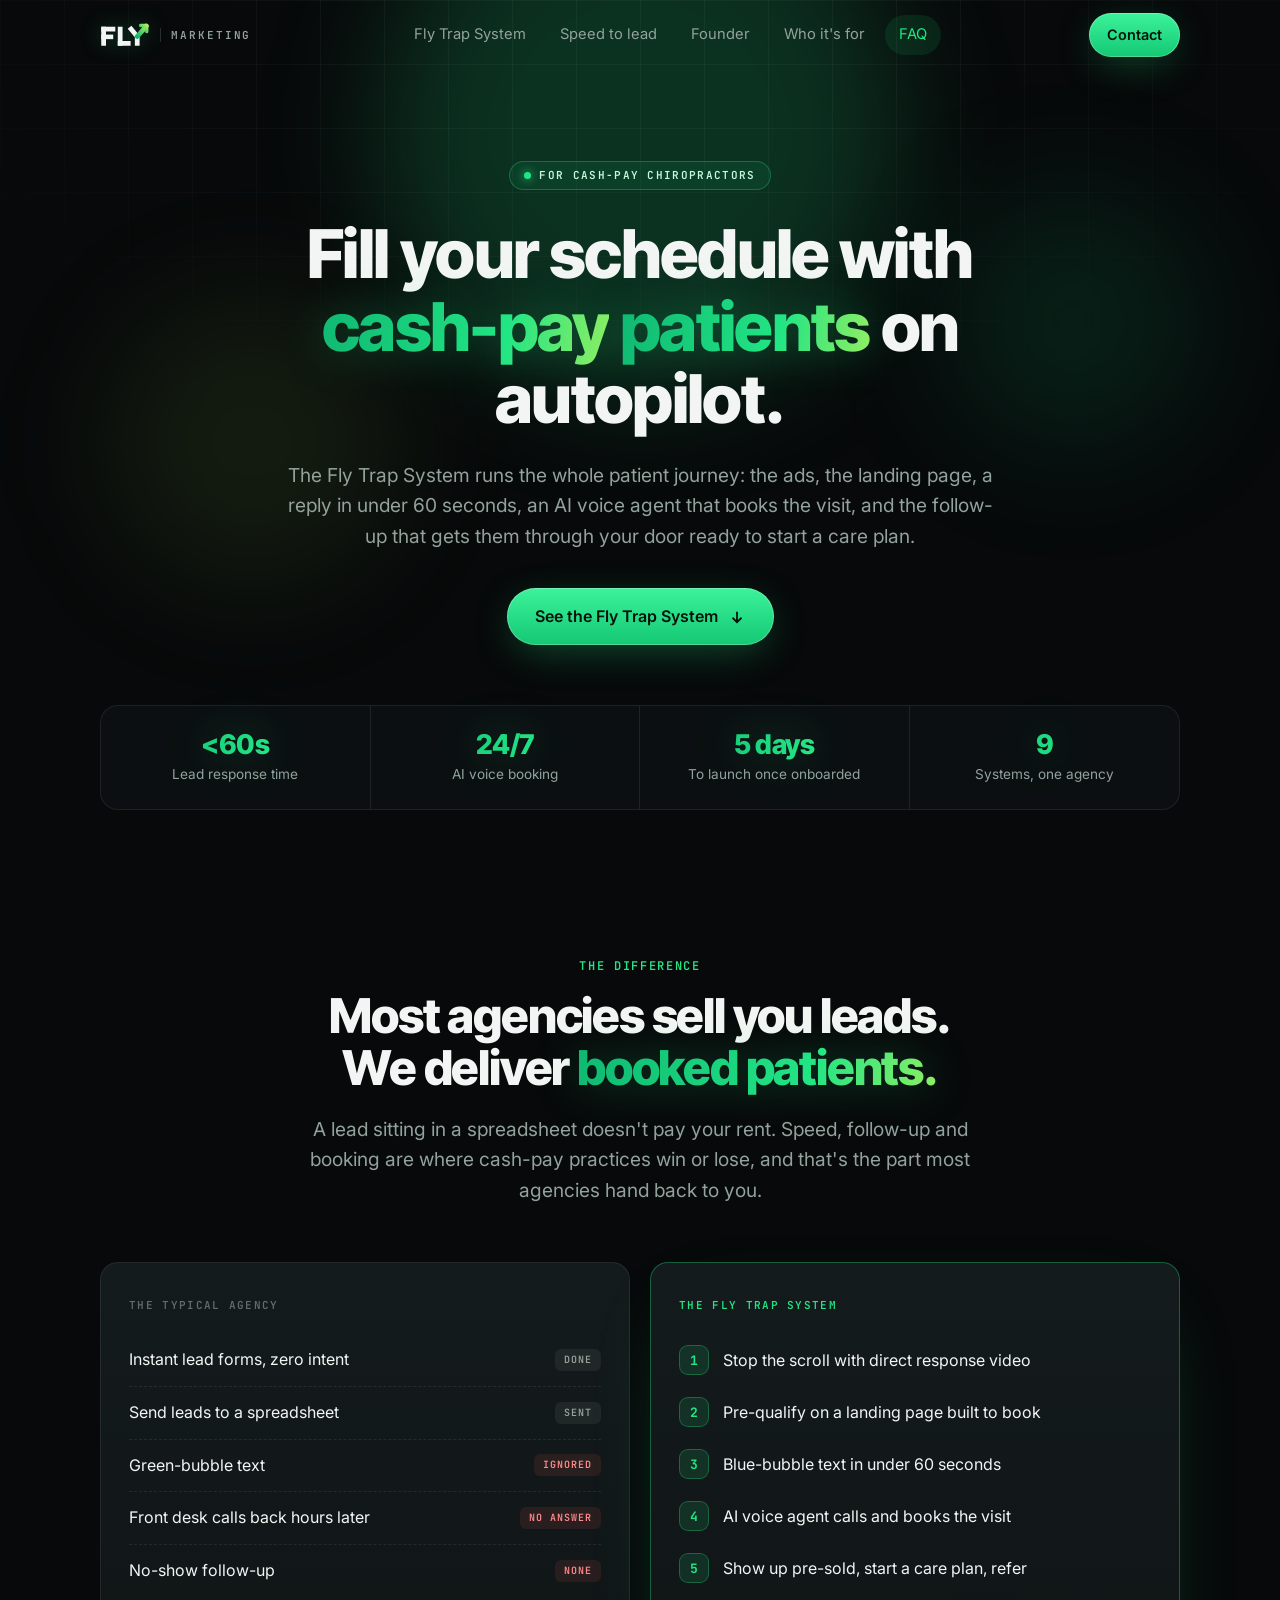
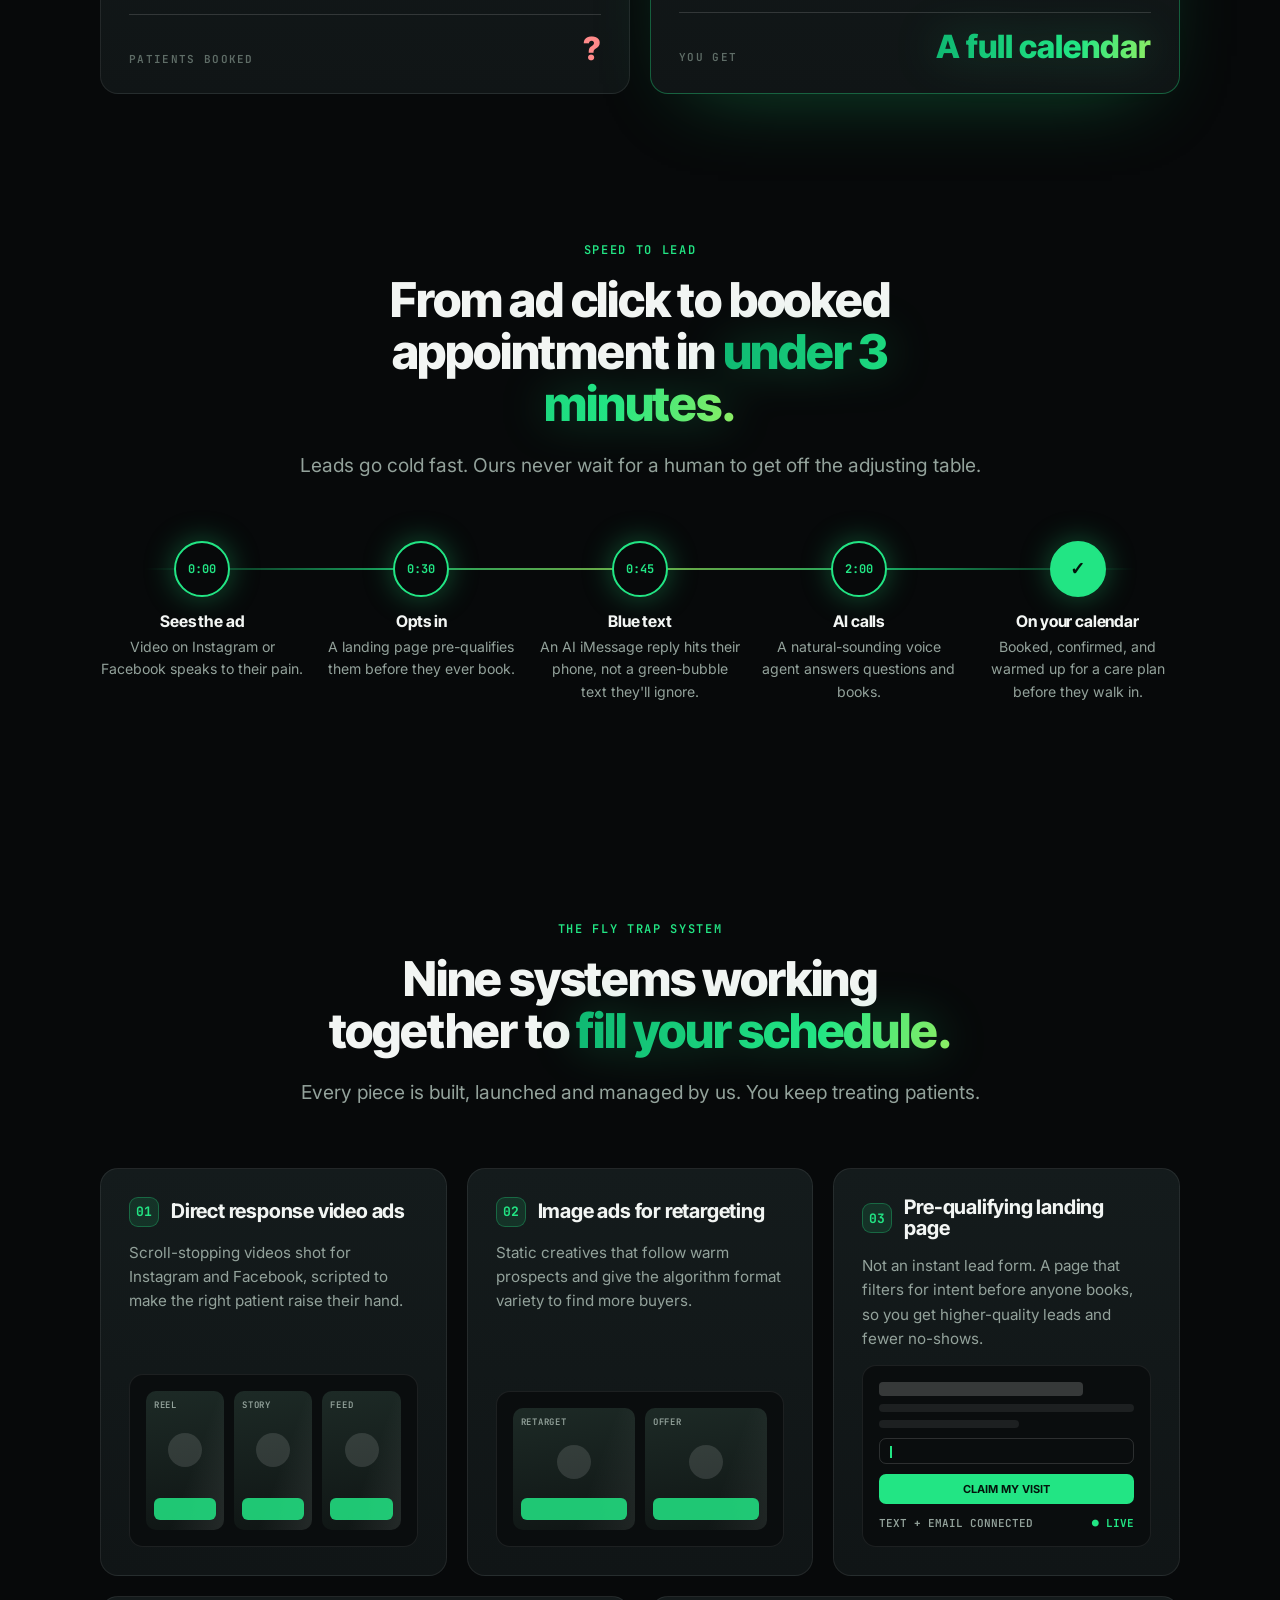
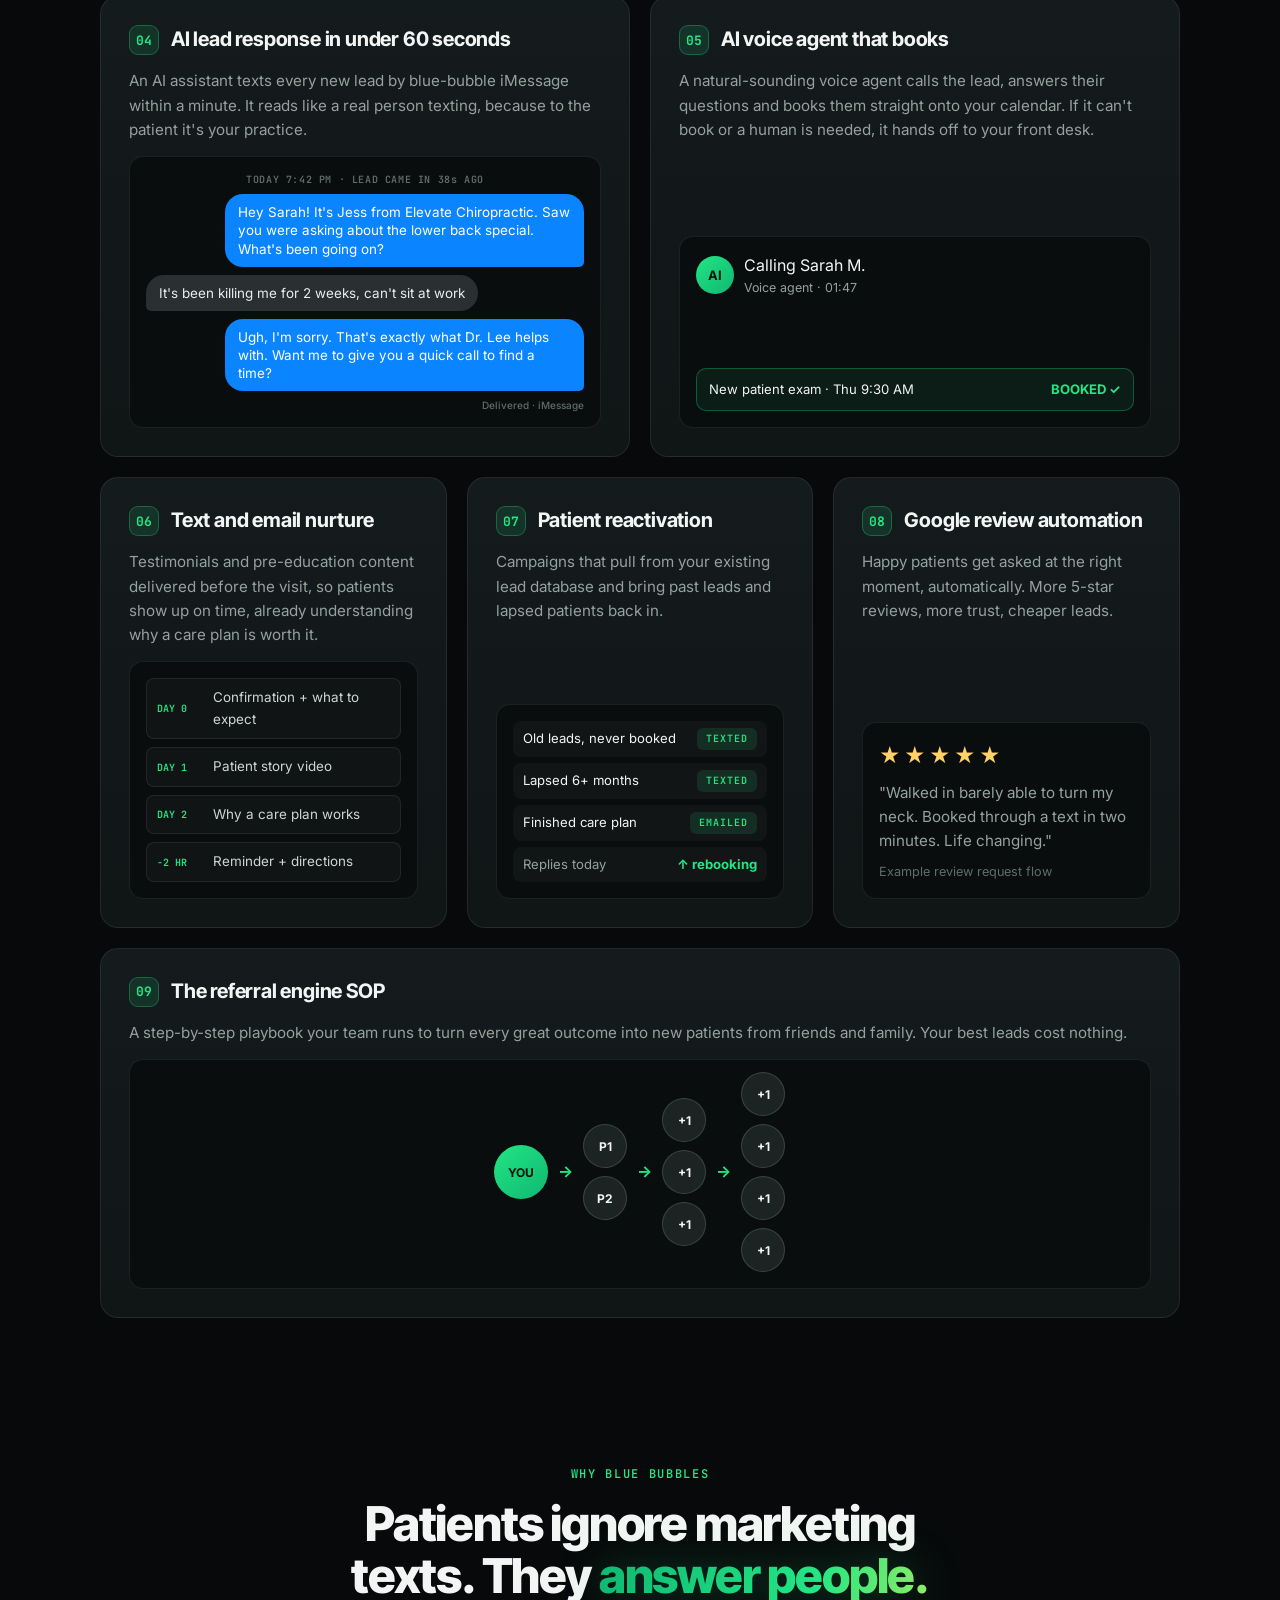
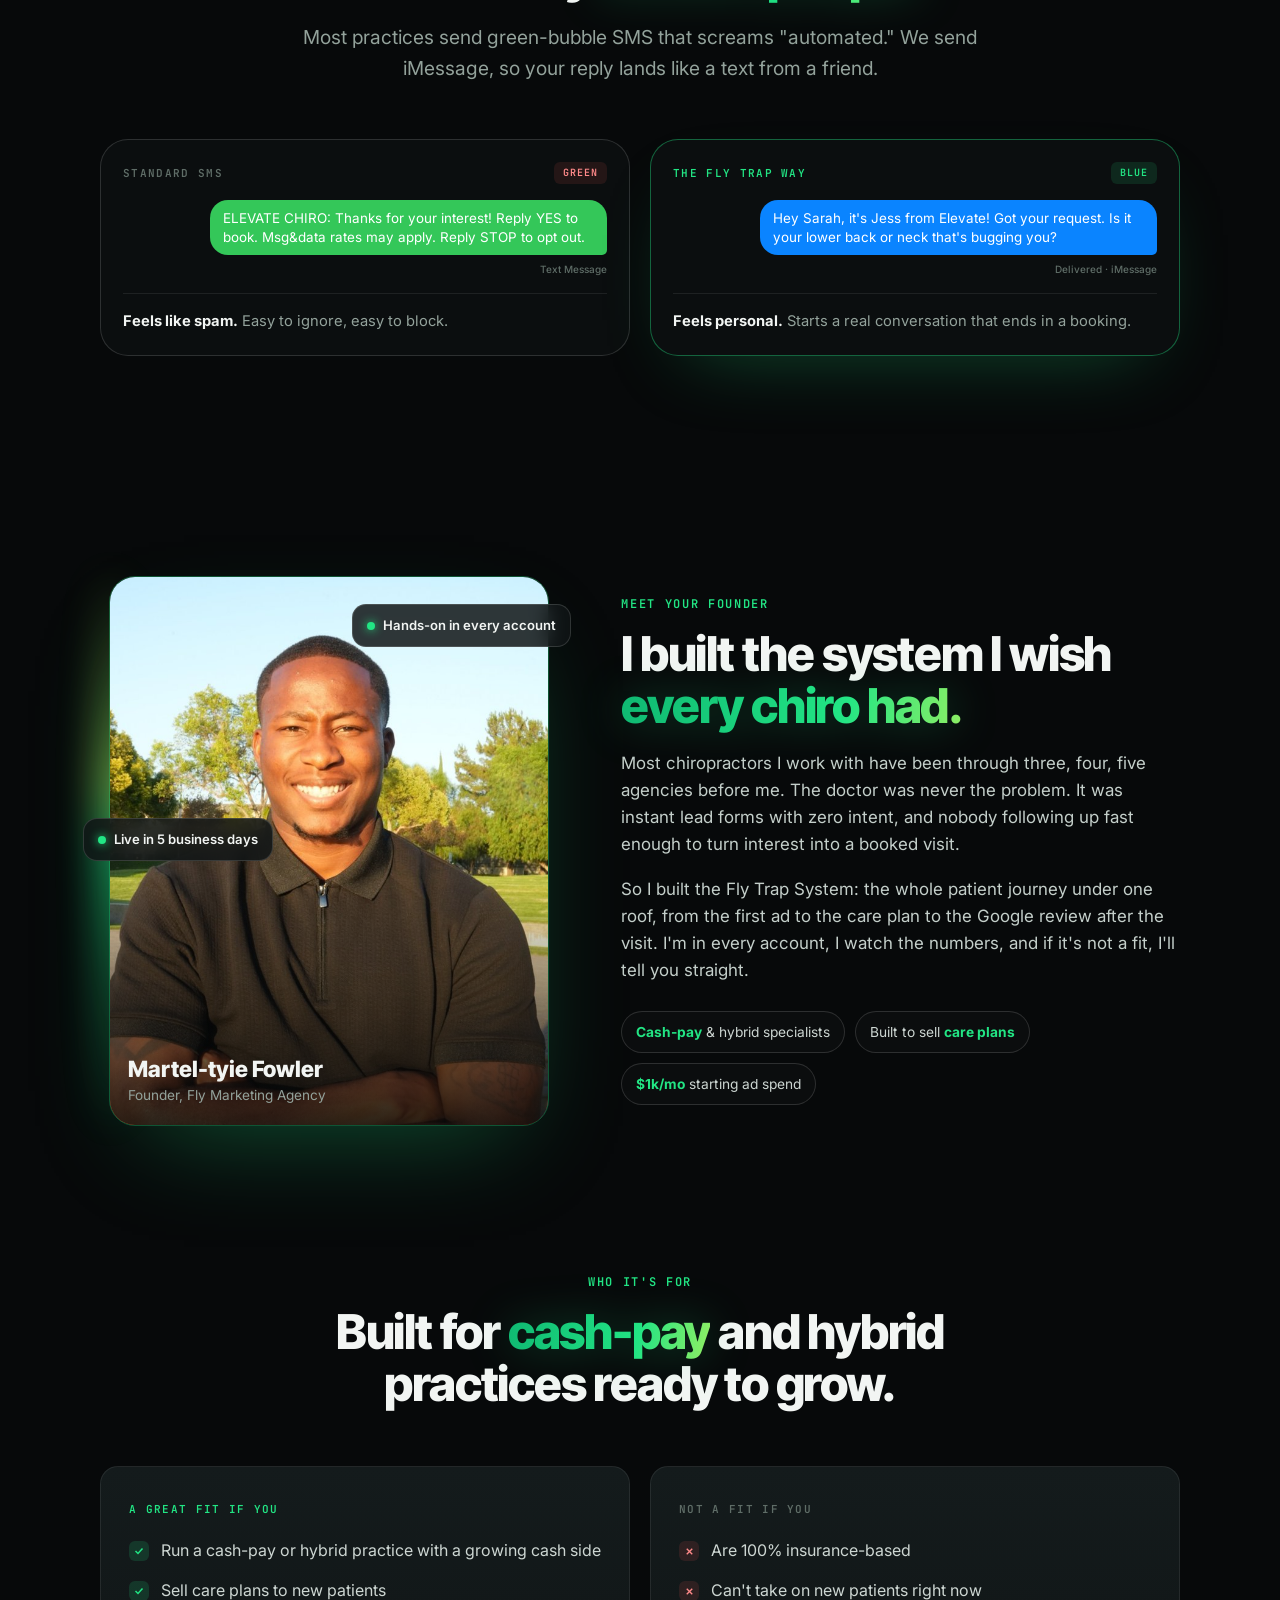
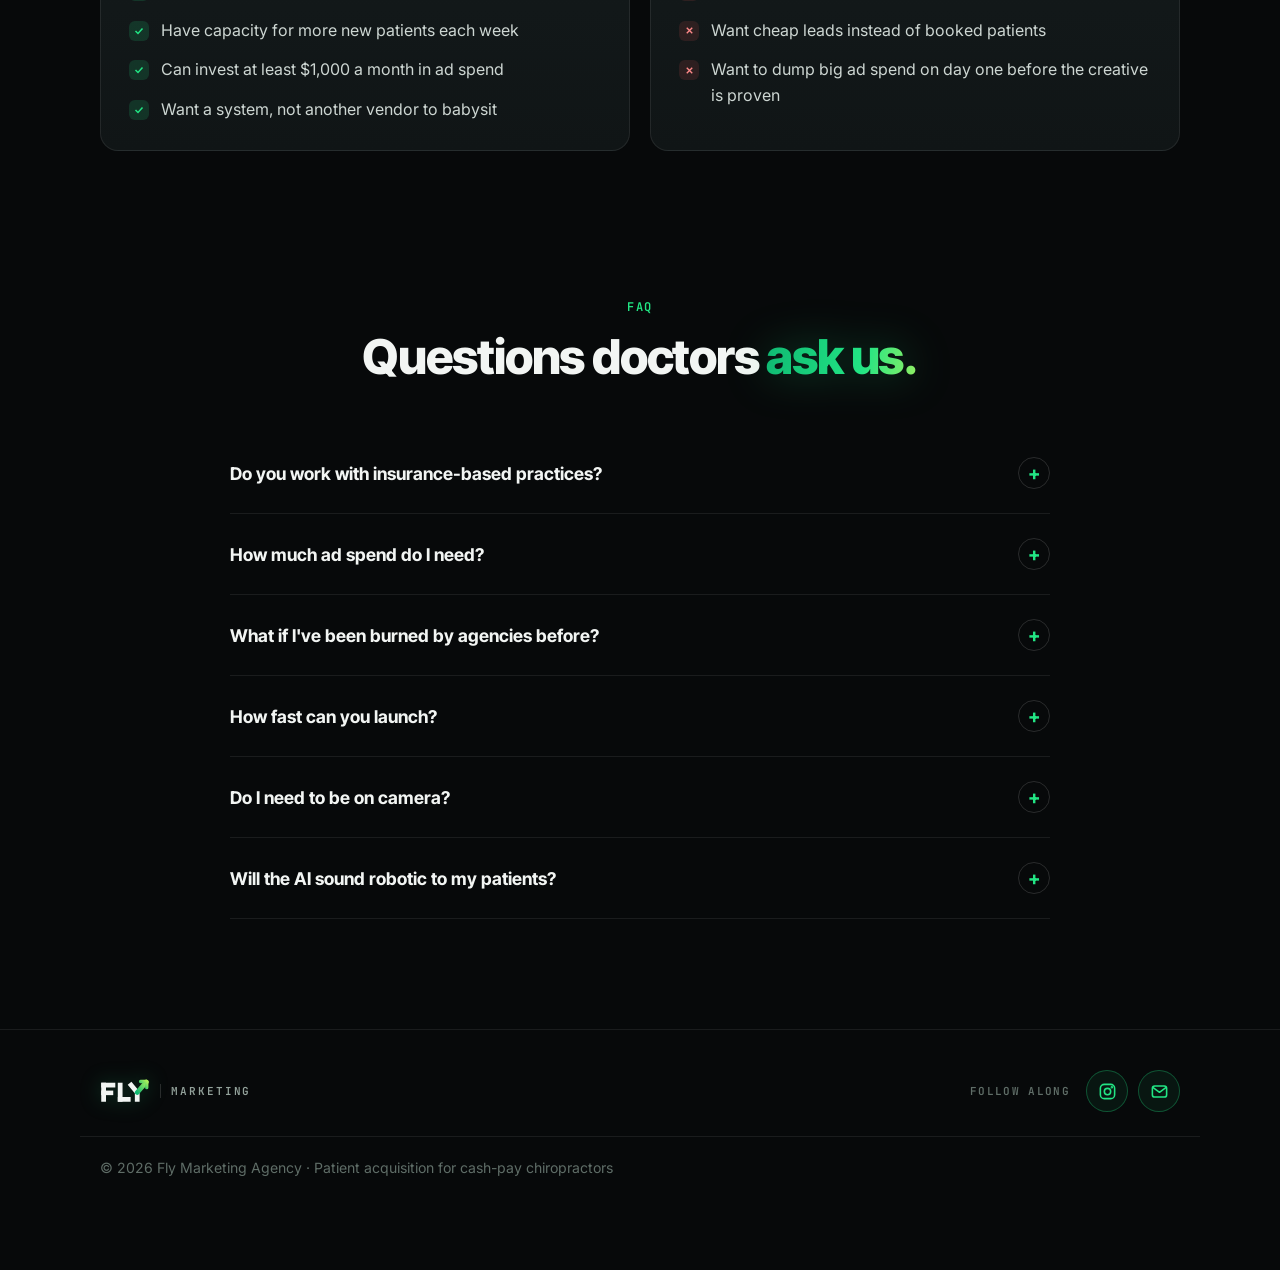
==== index.html @ 21195256 "Final FLY Marketing logo: logo files, Google profile images, nav label Co-Authored-By: Claude Opus 5" ====
<!doctype html>
<html lang="en">
<head>
<script>document.documentElement.classList.add("js")</script>
<meta charset="utf-8">
<meta name="viewport" content="width=device-width, initial-scale=1">
<title>Fly Marketing Agency | Patient Acquisition for Cash-Pay Chiropractors</title>
<meta name="description" content="Fly Marketing Agency fills cash-pay and hybrid chiropractic schedules with the Fly Trap System: direct response video ads, a pre-qualifying landing page, blue-bubble AI texting in under 60 seconds, an AI voice agent that books patients, nurture, reactivation, reviews and referrals.">
<link rel="canonical" href="https://www.flymarketing.agency/">
<meta name="robots" content="index, follow">
<meta name="theme-color" content="#07090a">

<meta property="og:type" content="website">
<meta property="og:site_name" content="Fly Marketing Agency">
<meta property="og:title" content="Fly Marketing Agency | Patient Acquisition for Cash-Pay Chiropractors">
<meta property="og:description" content="The Fly Trap System: ads, AI texting, an AI voice agent that books the appointment, and the follow-up that gets patients through the door.">
<meta property="og:url" content="https://www.flymarketing.agency/">
<meta property="og:image" content="https://www.flymarketing.agency/og-image.png">
<meta name="twitter:card" content="summary_large_image">

<link rel="icon" href="favicon.svg" type="image/svg+xml">
<link rel="preconnect" href="https://fonts.googleapis.com">
<link rel="preconnect" href="https://fonts.gstatic.com" crossorigin>
<link href="https://fonts.googleapis.com/css2?family=Inter:wght@400;500;600&family=Inter+Tight:wght@600;700;800&family=JetBrains+Mono:wght@500;600&display=swap" rel="stylesheet">

<script type="application/ld+json">
{
  "@context": "https://schema.org",
  "@type": "ProfessionalService",
  "name": "Fly Marketing Agency",
  "alternateName": ["Fly Marketing", "FlyMarketing Agency"],
  "url": "https://www.flymarketing.agency/",
  "logo": "https://www.flymarketing.agency/favicon.svg",
  "image": "https://www.flymarketing.agency/founder.jpg",
  "email": "marty@flymarketing.agency",
  "founder": {"@type": "Person", "name": "Martel-tyie Fowler", "jobTitle": "Founder"},
  "sameAs": ["https://www.instagram.com/martyfly__/"],
  "description": "Patient acquisition agency for cash-pay and hybrid chiropractors. The Fly Trap System: direct response video ads, AI lead response, AI voice booking, nurture, reactivation, review and referral systems.",
  "areaServed": "US",
  "knowsAbout": ["Chiropractic marketing", "Facebook ads", "Instagram ads", "AI appointment setting", "Chiropractic care plans", "Cash-pay patient acquisition"]
}
</script>

<style>
:root{
  --bg:#07090a;
  --card:#101516;
  --card-2:#141b1c;
  --line:rgba(255,255,255,.08);
  --line-2:rgba(255,255,255,.14);
  --text:#f2f5f3;
  --muted:#93a29b;
  --dim:#5f6d67;
  --green:#22e584;
  --green-2:#a8f05c;
  --green-3:#0fb872;
  --green-glow:rgba(34,229,132,.35);
  --imsg:#0a84ff;
  --sms:#34c759;
  --radius:18px;
  --max:1120px;
  --ease:cubic-bezier(.2,.7,.2,1);
}
*{box-sizing:border-box;margin:0;padding:0}
html{scroll-behavior:smooth;overflow-x:clip}
body{
  background:var(--bg);
  color:var(--text);
  font:16px/1.6 Inter,system-ui,sans-serif;
  -webkit-font-smoothing:antialiased;
  overflow-x:hidden;
}
body::before{
  content:"";position:fixed;inset:0;z-index:-2;
  background-image:
    linear-gradient(var(--line) 1px,transparent 1px),
    linear-gradient(90deg,var(--line) 1px,transparent 1px);
  background-size:64px 64px;
  mask-image:radial-gradient(ellipse 80% 60% at 50% 0%,#000 30%,transparent 85%);
  opacity:.55;
}
a{color:inherit;text-decoration:none}
img{max-width:100%;display:block}
.wrap{max-width:var(--max);margin:0 auto;padding:0 20px}
section{padding:110px 0;scroll-margin-top:70px}
.center{text-align:center}

/* ---------- type ---------- */
h1,h2,h3{font-family:"Inter Tight",Inter,sans-serif;letter-spacing:-.025em;line-height:1.08}
h1{font-size:clamp(2.3rem,5.6vw,4.2rem);font-weight:800;max-width:15ch;margin:0 auto}
h2{font-size:clamp(1.9rem,4vw,3rem);font-weight:800;max-width:20ch}
.center h2{margin-left:auto;margin-right:auto}
h3{font-size:1.25rem;font-weight:700;letter-spacing:-.01em}
.lead{color:var(--muted);font-size:clamp(1.05rem,1.6vw,1.2rem);max-width:60ch}
.center .lead{margin-left:auto;margin-right:auto}
.eyebrow{
  font:600 12px/1 "JetBrains Mono",monospace;letter-spacing:.14em;text-transform:uppercase;
  color:var(--green);margin-bottom:18px;display:block
}

/* the green word finish */
.g{
  background:linear-gradient(100deg,var(--green-3) 0%,var(--green) 30%,var(--green-2) 50%,var(--green) 70%,var(--green-3) 100%);
  background-size:220% 100%;
  -webkit-background-clip:text;background-clip:text;color:transparent;
  animation:sheen 6s ease-in-out infinite;
  filter:drop-shadow(0 0 22px rgba(34,229,132,.28));
}
@keyframes sheen{0%,100%{background-position:0% 50%}50%{background-position:100% 50%}}

/* ---------- buttons / pills ---------- */
.btn{
  display:inline-flex;align-items:center;gap:10px;
  padding:16px 28px;border-radius:999px;font-weight:600;font-size:1rem;
  background:linear-gradient(180deg,#3cf29a,#14c874);color:#03140b;
  box-shadow:0 0 0 1px rgba(255,255,255,.25) inset,0 10px 40px -8px var(--green-glow);
  transition:transform .25s var(--ease),box-shadow .25s;position:relative;overflow:hidden;
}
.btn::after{
  content:"";position:absolute;top:0;bottom:0;width:40%;left:-60%;
  background:linear-gradient(100deg,transparent,rgba(255,255,255,.55),transparent);
  transform:skewX(-20deg);transition:left .6s var(--ease);
}
.btn:hover::after{left:120%}
.btn:hover{transform:translateY(-2px);box-shadow:0 0 0 1px rgba(255,255,255,.35) inset,0 16px 50px -6px var(--green-glow)}
.btn svg{width:18px;height:18px;transition:transform .25s var(--ease)}
.btn:hover svg{transform:translateX(4px)}
.pill{
  display:inline-flex;align-items:center;gap:8px;padding:8px 14px;border-radius:999px;
  background:rgba(34,229,132,.08);border:1px solid rgba(34,229,132,.3);
  font:600 11px/1 "JetBrains Mono",monospace;letter-spacing:.12em;text-transform:uppercase;color:#c9f8de;
}
.pill i{width:7px;height:7px;border-radius:50%;background:var(--green);box-shadow:0 0 10px var(--green);animation:pulse 2s infinite}
@keyframes pulse{50%{opacity:.35}}
.note{color:var(--dim);font-size:.9rem;margin-top:14px}

/* ---------- progress + nav ---------- */
.progress{
  position:fixed;top:0;left:0;right:0;height:3px;z-index:60;transform-origin:0 50%;transform:scaleX(0);
  background:linear-gradient(90deg,var(--green-3),var(--green),var(--green-2));box-shadow:0 0 12px var(--green-glow);
}
nav{
  position:sticky;top:0;z-index:50;border-bottom:1px solid transparent;
  transition:background .3s,border-color .3s,backdrop-filter .3s;
}
nav.scrolled{background:rgba(7,9,10,.75);backdrop-filter:blur(14px);-webkit-backdrop-filter:blur(14px);border-bottom-color:var(--line)}
nav .wrap{display:flex;align-items:center;justify-content:space-between;height:70px;transition:height .3s}
nav.scrolled .wrap{height:60px}
.logo{display:flex;align-items:center;gap:10px;font:800 1.05rem "Inter Tight",sans-serif;letter-spacing:-.02em}
.logo svg{height:24px;width:auto;overflow:visible;filter:drop-shadow(0 0 10px rgba(34,229,132,.25))}
.logo .arw{transition:transform .35s var(--ease)}
.logo:hover .arw{transform:translate(2px,-2px)}
.logo span{color:var(--muted);font:600 11px "JetBrains Mono",monospace;letter-spacing:.18em;text-transform:uppercase;padding-left:10px;border-left:1px solid var(--line-2)}
@media (max-width:420px){.logo span{display:none}}
nav .links{display:flex;gap:6px;font-size:.92rem;color:var(--muted)}
nav .links a{padding:8px 14px;border-radius:999px;transition:color .2s,background .2s}
nav .links a:hover{color:var(--text)}
nav .links a.active{color:var(--green);background:rgba(34,229,132,.1)}
nav .btn{padding:10px 18px;font-size:.9rem}
.menu-btn{display:none;width:42px;height:42px;border-radius:12px;border:1px solid var(--line-2);background:transparent;cursor:pointer;position:relative}
.menu-btn span{position:absolute;left:11px;right:11px;height:2px;background:var(--text);border-radius:2px;transition:transform .3s var(--ease),opacity .2s}
.menu-btn span:nth-child(1){top:14px}.menu-btn span:nth-child(2){top:20px}.menu-btn span:nth-child(3){top:26px}
nav.open .menu-btn span:nth-child(1){transform:translateY(6px) rotate(45deg)}
nav.open .menu-btn span:nth-child(2){opacity:0}
nav.open .menu-btn span:nth-child(3){transform:translateY(-6px) rotate(-45deg)}
.nav-right{display:flex;gap:10px;align-items:center}
@media (max-width:860px){
  .menu-btn{display:block}
  nav .links{
    position:absolute;top:100%;left:0;right:0;flex-direction:column;gap:0;padding:8px 20px 20px;
    background:rgba(7,9,10,.96);backdrop-filter:blur(14px);border-bottom:1px solid var(--line);
    clip-path:inset(0 0 100% 0);transition:clip-path .4s var(--ease);
  }
  nav.open .links{clip-path:inset(0 0 0 0)}
  nav .links a{padding:14px 4px;border-radius:0;border-bottom:1px solid var(--line);font-size:1.05rem}
  nav .links a.active{background:none}
  nav .nav-right .btn{display:none}
}

/* ---------- hero ---------- */
.hero{padding:90px 0 40px;text-align:center;position:relative}
.orb{position:absolute;border-radius:50%;filter:blur(60px);z-index:-1;pointer-events:none}
.orb.a{width:520px;height:520px;left:50%;top:-200px;margin-left:-260px;background:rgba(34,229,132,.18);animation:drift 14s ease-in-out infinite}
.orb.b{width:300px;height:300px;left:8%;top:220px;background:rgba(168,240,92,.08);animation:drift 18s ease-in-out infinite reverse}
.orb.c{width:260px;height:260px;right:6%;top:120px;background:rgba(15,184,114,.12);animation:drift 16s ease-in-out infinite}
@keyframes drift{0%,100%{transform:translate(0,0)}33%{transform:translate(40px,30px)}66%{transform:translate(-30px,20px)}}
.hero .pill{margin-bottom:28px}
.hero .lead{margin:24px auto 0}
h1 .w{display:inline-block;opacity:0;transform:translateY(.5em) rotate(2deg);filter:blur(6px);
  animation:wordIn .8s var(--ease) forwards;animation-delay:calc(var(--i) * 70ms + 150ms)}
@keyframes wordIn{to{opacity:1;transform:none;filter:blur(0)}}
.fade-up{opacity:0;transform:translateY(16px);animation:fadeUp .8s var(--ease) forwards}
@keyframes fadeUp{to{opacity:1;transform:none}}
.hero-actions{margin-top:36px;display:flex;gap:12px;justify-content:center;flex-wrap:wrap}
.btn-ghost{background:transparent;color:var(--text);box-shadow:0 0 0 1px var(--line-2) inset}
.btn-ghost:hover{box-shadow:0 0 0 1px var(--green) inset}
.btn-ghost::after{display:none}

.strip{
  margin-top:60px;display:grid;grid-template-columns:repeat(4,1fr);
  border:1px solid var(--line);border-radius:var(--radius);background:rgba(16,21,22,.6);
}
.strip div{padding:22px 18px;text-align:center;border-right:1px solid var(--line)}
.strip div:last-child{border-right:0}
.strip b{display:block;font:800 1.7rem "Inter Tight",sans-serif;letter-spacing:-.02em}
.strip div > span{color:var(--muted);font-size:.85rem}
@media (max-width:720px){
  .strip{grid-template-columns:1fr 1fr}
  .strip div:nth-child(2){border-right:0}
  .strip div:nth-child(-n+2){border-bottom:1px solid var(--line)}
}


/* ---------- cards ---------- */
.card{
  background:linear-gradient(180deg,var(--card-2),var(--card));
  border:1px solid var(--line);border-radius:var(--radius);padding:28px;position:relative;
  transition:border-color .3s,transform .4s var(--ease),box-shadow .4s;
}
.card::before{
  content:"";position:absolute;inset:0;border-radius:inherit;pointer-events:none;opacity:0;transition:opacity .3s;
  background:radial-gradient(420px circle at var(--mx,50%) var(--my,50%),rgba(34,229,132,.10),transparent 45%);
}
.card:hover::before{opacity:1}
.card:hover{border-color:rgba(34,229,132,.28)}
.mono{font:600 11px/1 "JetBrains Mono",monospace;letter-spacing:.12em;text-transform:uppercase;color:var(--dim)}

/* difference */
.diff{display:grid;grid-template-columns:1fr 1fr;gap:20px;margin-top:56px}
@media (max-width:820px){.diff{grid-template-columns:1fr}}
.row{display:flex;justify-content:space-between;align-items:center;padding:13px 0;border-bottom:1px dashed var(--line)}
.row:last-of-type{border-bottom:0}
.chip{font:600 10px/1 "JetBrains Mono",monospace;letter-spacing:.1em;padding:6px 9px;border-radius:6px;background:rgba(255,255,255,.06);color:var(--muted);white-space:nowrap}
.chip.ok{background:rgba(34,229,132,.12);color:var(--green)}
.chip.bad{background:rgba(255,92,92,.1);color:#ff8a8a}
.total{margin-top:18px;padding-top:18px;border-top:1px solid var(--line-2);display:flex;justify-content:space-between;align-items:end;gap:12px}
.total b{font:800 2rem "Inter Tight",sans-serif;line-height:1}
.bad-card .total b{color:#ff8a8a}
.good-card{border-color:rgba(34,229,132,.35)!important;box-shadow:0 30px 80px -40px var(--green-glow)}
.step{display:flex;gap:14px;align-items:center;padding:11px 0}
.num{
  flex:none;width:30px;height:30px;border-radius:9px;display:grid;place-items:center;
  font:700 13px "JetBrains Mono",monospace;background:rgba(34,229,132,.12);color:var(--green);border:1px solid rgba(34,229,132,.3)
}

/* speed timeline */
.timeline{margin-top:60px;position:relative;display:grid;grid-template-columns:repeat(5,1fr);gap:14px}
.timeline::before{
  content:"";position:absolute;left:4%;right:4%;top:27px;height:2px;transform-origin:0 50%;transform:scaleX(0);
  transition:transform 1.6s var(--ease) .2s;
  background:linear-gradient(90deg,transparent,var(--green),var(--green-2),var(--green),transparent);opacity:.7
}
.timeline.in::before{transform:scaleX(1)}
.tick{text-align:center;position:relative}
.tick .dot{
  width:56px;height:56px;margin:0 auto 16px;border-radius:50%;display:grid;place-items:center;
  background:var(--bg);border:2px solid var(--green);box-shadow:0 0 30px var(--green-glow);
  font:700 12px "JetBrains Mono",monospace;color:var(--green)
}
.tick:last-child .dot{background:var(--green);color:#03140b;font-size:18px;animation:ring 2.4s infinite}
@keyframes ring{0%{box-shadow:0 0 0 0 rgba(34,229,132,.5)}70%{box-shadow:0 0 0 18px rgba(34,229,132,0)}100%{box-shadow:0 0 0 0 rgba(34,229,132,0)}}
.tick h3{font-size:1rem;margin-bottom:6px}
.tick p{color:var(--muted);font-size:.88rem}
@media (max-width:820px){
  .timeline{grid-template-columns:1fr;gap:0}
  .timeline::before{left:27px;right:auto;top:10px;bottom:10px;width:2px;height:auto;transform-origin:50% 0;transform:scaleY(0);
    background:linear-gradient(180deg,var(--green),var(--green-2),var(--green))}
  .timeline.in::before{transform:scaleY(1)}
  .tick{display:grid;grid-template-columns:56px 1fr;gap:18px;text-align:left;padding-bottom:26px}
  .tick .dot{margin:0}
}

/* stack grid */
.stack{display:grid;grid-template-columns:repeat(6,1fr);gap:20px;margin-top:60px}
.stack .card{grid-column:span 2;display:flex;flex-direction:column;gap:14px;overflow:hidden}
.stack .card.wide{grid-column:span 3}
.stack .card.full{grid-column:1/-1}
.stack .card p{color:var(--muted);font-size:.95rem}
.stack .card .head{display:flex;align-items:center;gap:12px}
.stack .card:hover{transform:translateY(-4px);box-shadow:0 24px 60px -30px var(--green-glow)}
.mock{margin-top:auto;border-radius:14px;background:#0a0d0e;border:1px solid var(--line);padding:16px;min-height:150px;position:relative}
@media (max-width:960px){.stack .card,.stack .card.wide{grid-column:span 3}}
@media (max-width:640px){.stack{grid-template-columns:1fr}.stack .card,.stack .card.wide,.stack .card.full{grid-column:auto}}

/* mock: ad creative */
.ads{display:flex;gap:10px}
.ad{flex:1;aspect-ratio:9/16;max-height:170px;border-radius:10px;position:relative;overflow:hidden;
  background:linear-gradient(170deg,#1d2a26,#0f1514);transition:transform .4s var(--ease)}
.card:hover .ad:nth-child(1){transform:translateY(-6px) rotate(-2deg)}
.card:hover .ad:nth-child(2){transform:translateY(-10px)}
.card:hover .ad:nth-child(3){transform:translateY(-6px) rotate(2deg)}
.ad::after{content:"";position:absolute;inset:auto 8px 10px 8px;height:22px;border-radius:6px;background:rgba(34,229,132,.85)}
.ad::before{content:"";position:absolute;inset:0;background:linear-gradient(110deg,transparent 30%,rgba(255,255,255,.08) 50%,transparent 70%);background-size:250% 100%;animation:shimmer 3s infinite}
@keyframes shimmer{from{background-position:150% 0}to{background-position:-100% 0}}
.ad .ph{position:absolute;top:30%;left:50%;transform:translateX(-50%);width:34px;height:34px;border-radius:50%;background:rgba(255,255,255,.12)}
.ad.sq{aspect-ratio:1}
.ad .lbl{position:absolute;top:8px;left:8px;font:600 9px "JetBrains Mono";letter-spacing:.08em;color:var(--muted)}

/* mock: landing */
.lp .bar{height:8px;border-radius:4px;background:rgba(255,255,255,.08);margin-bottom:8px}
.lp .bar.h{height:14px;width:80%;background:rgba(255,255,255,.18)}
.lp .bar.s{width:55%}
.lp .field{height:26px;border-radius:7px;border:1px solid var(--line-2);margin-top:10px;position:relative;overflow:hidden}
.lp .field::after{content:"";position:absolute;left:10px;top:7px;width:1.5px;height:12px;background:var(--green);animation:blink 1s steps(1) infinite}
@keyframes blink{50%{opacity:0}}
.lp .cta{height:30px;border-radius:7px;background:var(--green);margin-top:10px;display:grid;place-items:center;font:700 11px Inter;color:#03140b}
.lp .metric{display:flex;justify-content:space-between;margin-top:12px;font:600 11px "JetBrains Mono";color:var(--muted)}
.lp .metric b{color:var(--green)}

/* mock: chat */
.chat{display:flex;flex-direction:column;gap:8px;font-size:.84rem;line-height:1.35}
.bub{max-width:82%;padding:9px 13px;border-radius:18px}
.bub.out{align-self:flex-end;background:var(--imsg);color:#fff;border-bottom-right-radius:5px}
.bub.in{align-self:flex-start;background:#2a2f31;color:#e9eceb;border-bottom-left-radius:5px}
.bub.green{align-self:flex-end;background:var(--sms);color:#fff;border-bottom-right-radius:5px}
.chat .meta{align-self:flex-end;font:500 10px Inter;color:var(--dim)}
.chat .stamp{text-align:center;font:600 10px "JetBrains Mono";color:var(--dim);letter-spacing:.06em}
.js .chat > *{opacity:0;transform:translateY(10px) scale(.96);transition:opacity .5s var(--ease),transform .5s var(--ease)}
.in .chat > *, .chat.in > *{opacity:1;transform:none}
.chat > *:nth-child(2){transition-delay:.35s}.chat > *:nth-child(3){transition-delay:1.1s}
.chat > *:nth-child(4){transition-delay:1.8s}.chat > *:nth-child(5){transition-delay:2.2s}

/* mock: voice call */
.call{display:flex;flex-direction:column;align-items:center;gap:12px}
.call .who{display:flex;align-items:center;gap:10px;width:100%}
.avatar{width:38px;height:38px;border-radius:50%;background:linear-gradient(135deg,var(--green),var(--green-3));display:grid;place-items:center;font:700 13px Inter;color:#03140b;animation:ring 2.4s infinite}
.call .who small{display:block;color:var(--muted);font-size:.78rem}
.wave{display:flex;align-items:center;gap:4px;height:46px}
.wave span{width:4px;border-radius:3px;background:var(--green);animation:wave 1.1s ease-in-out infinite}
@keyframes wave{0%,100%{height:8px;opacity:.5}50%{height:42px;opacity:1}}
.booked{width:100%;display:flex;align-items:center;justify-content:space-between;padding:10px 12px;border-radius:10px;
  background:rgba(34,229,132,.08);border:1px solid rgba(34,229,132,.3);font-size:.82rem;gap:10px}
.booked b{color:var(--green);white-space:nowrap}

/* mock: sequence */
.seq{display:flex;flex-direction:column;gap:8px}
.seq div{display:flex;align-items:center;gap:10px;font-size:.84rem;color:#cdd6d2;padding:8px 10px;border-radius:8px;background:rgba(255,255,255,.03);border:1px solid var(--line);transition:opacity .5s var(--ease),transform .5s var(--ease)}
.js .seq div{opacity:0;transform:translateX(-12px)}
.in .seq div{opacity:1;transform:none}
.seq div:nth-child(2){transition-delay:.15s}.seq div:nth-child(3){transition-delay:.3s}.seq div:nth-child(4){transition-delay:.45s}
.seq em{font-style:normal;font:600 10px "JetBrains Mono";color:var(--green);min-width:46px}

/* mock: reactivation */
.db{display:flex;flex-direction:column;gap:6px;font-size:.82rem}
.db div{display:flex;justify-content:space-between;align-items:center;padding:7px 10px;border-radius:8px;background:rgba(255,255,255,.03);gap:8px}
.db span{color:var(--muted)}

/* mock: review */
.stars{display:flex;gap:4px;color:#ffd166;font-size:1.3rem}
.stars i{font-style:normal;transition:opacity .4s,transform .5s cubic-bezier(.3,1.6,.5,1)}
.js .stars i{opacity:0;transform:scale(.3) rotate(-40deg)}
.in .stars i{opacity:1;transform:none}
.stars i:nth-child(2){transition-delay:.12s}.stars i:nth-child(3){transition-delay:.24s}.stars i:nth-child(4){transition-delay:.36s}.stars i:nth-child(5){transition-delay:.48s}
.review{font-size:.86rem;color:#cdd6d2;margin-top:8px}
.review small{display:block;color:var(--dim);margin-top:8px}

/* mock: referral */
.ref{display:flex;align-items:center;justify-content:center;gap:10px;height:100%;padding-top:12px;flex-wrap:wrap}
.ref .node{width:44px;height:44px;border-radius:50%;display:grid;place-items:center;font:700 12px Inter;background:#1c2423;border:1px solid var(--line-2);
  transition:opacity .4s,transform .5s cubic-bezier(.3,1.6,.5,1)}
.js .ref .node{opacity:0;transform:scale(.4)}
.in .ref .node{opacity:1;transform:none}
.ref .node.me{background:linear-gradient(135deg,var(--green),var(--green-3));color:#03140b;border:0;width:54px;height:54px}
.ref .arrow{color:var(--green);font-weight:700}
.ref .col{display:flex;flex-direction:column;gap:8px}
.ref .col:nth-of-type(2) .node{transition-delay:.25s}
.ref .col:nth-of-type(3) .node{transition-delay:.5s}
.ref .col:nth-of-type(4) .node{transition-delay:.75s}

/* blue vs green */
.vs{display:grid;grid-template-columns:1fr 1fr;gap:20px;margin-top:56px}
@media (max-width:760px){.vs{grid-template-columns:1fr}}
.phone{border-radius:28px;padding:22px;background:#0b0e0f;border:1px solid var(--line-2)}
.phone .top{display:flex;justify-content:space-between;align-items:center;margin-bottom:16px}
.phone .verdict{margin-top:18px;padding-top:16px;border-top:1px solid var(--line);font-size:.92rem;color:var(--muted)}
.phone .verdict b{color:var(--text)}
.phone.win{border-color:rgba(34,229,132,.4);box-shadow:0 30px 80px -40px var(--green-glow)}

/* founder */
.founder{display:grid;grid-template-columns:.9fr 1.1fr;gap:64px;align-items:center}
@media (max-width:860px){.founder{grid-template-columns:1fr;gap:40px}}
.photo{position:relative;max-width:440px;width:100%;margin:0 auto;perspective:1000px}
.photo .frame{
  position:relative;border-radius:26px;overflow:hidden;aspect-ratio:4/5;
  border:1px solid rgba(34,229,132,.35);box-shadow:0 40px 100px -40px var(--green-glow);
  transform:rotateX(var(--rx,0deg)) rotateY(var(--ry,0deg));transition:transform .3s var(--ease);
}
.photo .frame img{width:100%;height:100%;object-fit:cover}
.photo .frame::after{content:"";position:absolute;inset:0;background:linear-gradient(180deg,transparent 55%,rgba(7,9,10,.85))}
.photo::before{
  content:"";position:absolute;inset:-14px;border-radius:34px;z-index:-1;
  background:conic-gradient(from var(--ang,0deg),transparent 0 60%,var(--green) 75%,var(--green-2) 80%,transparent 90%);
  filter:blur(18px);opacity:.55;animation:spin 8s linear infinite;
}
@property --ang{syntax:"<angle>";inherits:false;initial-value:0deg}
@keyframes spin{to{--ang:360deg}}
.photo .badge{position:absolute;left:18px;bottom:18px;right:18px;z-index:2;display:flex;justify-content:space-between;align-items:end}
.photo .badge b{font:800 1.4rem "Inter Tight",sans-serif;display:block}
.photo .badge small{color:var(--muted);font-size:.85rem}
.floating{position:absolute;z-index:3;padding:10px 14px;border-radius:14px;font-size:.82rem;font-weight:600;
  background:rgba(16,21,22,.85);backdrop-filter:blur(10px);border:1px solid var(--line-2);display:flex;align-items:center;gap:8px;
  animation:float 5s ease-in-out infinite}
.floating .dotg{width:8px;height:8px;border-radius:50%;background:var(--green);box-shadow:0 0 10px var(--green)}
.floating.f1{top:28px;right:-22px}
.floating.f2{top:44%;left:-26px;animation-delay:-2.5s}
@media (max-width:520px){.floating.f1{right:-6px}.floating.f2{left:-6px}}
@keyframes float{0%,100%{transform:translateY(0)}50%{transform:translateY(-10px)}}
.founder-copy p{color:#c4cfca;font-size:1.06rem;margin-top:18px}
.founder-copy .sig{margin-top:26px;font:700 1.5rem "Inter Tight",sans-serif}
.founder-copy .sig small{display:block;font:500 .9rem Inter;color:var(--muted);margin-top:2px}
.facts{display:flex;flex-wrap:wrap;gap:10px;margin-top:26px}
.facts span{padding:9px 14px;border-radius:999px;border:1px solid var(--line-2);font-size:.86rem;color:#cdd6d2;background:rgba(255,255,255,.02)}
.facts span b{color:var(--green)}

/* fit */
.fit{display:grid;grid-template-columns:1fr 1fr;gap:20px;margin-top:56px}
@media (max-width:760px){.fit{grid-template-columns:1fr}}
.fit ul{list-style:none;display:flex;flex-direction:column;gap:14px;margin-top:18px}
.fit li{display:flex;gap:12px;color:#cdd6d2}
.fit li::before{content:"";flex:none;width:20px;height:20px;margin-top:3px;border-radius:6px;
  background:rgba(34,229,132,.15) url("data:image/svg+xml,%3Csvg xmlns='http://www.w3.org/2000/svg' viewBox='0 0 24 24' fill='none' stroke='%2322e584' stroke-width='3'%3E%3Cpath d='M5 12l5 5 9-10'/%3E%3C/svg%3E") center/12px no-repeat}
.fit .no li::before{background:rgba(255,92,92,.12) url("data:image/svg+xml,%3Csvg xmlns='http://www.w3.org/2000/svg' viewBox='0 0 24 24' fill='none' stroke='%23ff8a8a' stroke-width='3'%3E%3Cpath d='M6 6l12 12M18 6L6 18'/%3E%3C/svg%3E") center/11px no-repeat}

/* faq */
.faq{max-width:820px;margin:50px auto 0}
details{border-bottom:1px solid var(--line);padding:4px 0}
summary{cursor:pointer;list-style:none;display:flex;justify-content:space-between;align-items:center;gap:20px;padding:20px 0;
  font:700 1.1rem "Inter Tight",sans-serif;transition:color .2s}
summary:hover{color:var(--green)}
summary::-webkit-details-marker{display:none}
summary::after{content:"+";flex:none;width:30px;height:30px;border-radius:50%;display:grid;place-items:center;
  border:1px solid var(--line-2);color:var(--green);font-size:1.2rem;line-height:1;transition:transform .3s var(--ease),background .3s}
details[open] summary::after{transform:rotate(45deg);background:rgba(34,229,132,.12)}
.faq .ans{display:grid;grid-template-rows:0fr;transition:grid-template-rows .45s var(--ease)}
.faq .ans > div{overflow:hidden}
.faq details.on .ans,html:not(.js) .faq details[open] .ans{grid-template-rows:1fr}
.faq .ans p{color:var(--muted);padding-bottom:20px}
.faq .ans p + p{margin-top:-8px}

/* final cta */
.final{
  text-align:center;border-radius:28px;padding:80px 24px;position:relative;overflow:hidden;
  background:radial-gradient(ellipse at 50% 0%,rgba(34,229,132,.2),transparent 65%),linear-gradient(180deg,#0f1617,#0a0e0f);
  border:1px solid rgba(34,229,132,.25);
}
.final .lead{margin:20px auto 34px}

footer{border-top:1px solid var(--line);padding:40px 0 90px;color:var(--dim);font-size:.88rem}
footer .wrap{display:flex;justify-content:space-between;gap:20px;flex-wrap:wrap;align-items:center}
footer .legal{margin-top:24px;padding-top:20px;border-top:1px solid var(--line);display:block}
.socials{display:flex;align-items:center;gap:10px}
.socials .mono{margin-right:6px}
.socials a{width:42px;height:42px;border-radius:50%;display:grid;place-items:center;color:var(--green);
  border:1px solid rgba(34,229,132,.3);background:rgba(34,229,132,.06);transition:transform .25s var(--ease),background .25s,box-shadow .25s}
.socials a:hover{transform:translateY(-3px);background:rgba(34,229,132,.15);box-shadow:0 8px 24px -8px var(--green-glow)}
.socials svg{width:19px;height:19px}
.contact-list{margin-top:0;display:flex;gap:12px 36px;justify-content:center;flex-wrap:wrap}
.contact-list a{color:var(--text);font-weight:500;transition:color .2s}
.contact-list a:hover{color:var(--green)}
.contact-list span{display:block;font:600 10px "JetBrains Mono",monospace;letter-spacing:.14em;text-transform:uppercase;color:var(--dim);margin-bottom:4px}

.to-top{position:fixed;right:20px;bottom:20px;z-index:40;width:46px;height:46px;border-radius:50%;border:1px solid rgba(34,229,132,.4);
  background:rgba(16,21,22,.85);backdrop-filter:blur(10px);color:var(--green);display:grid;place-items:center;cursor:pointer;
  opacity:0;transform:translateY(16px);pointer-events:none;transition:opacity .3s,transform .3s var(--ease)}
.to-top.show{opacity:1;transform:none;pointer-events:auto}
.to-top svg{width:18px;height:18px}

/* reveal */
.js .reveal{opacity:0;transform:translateY(34px);transition:opacity .9s var(--ease),transform .9s var(--ease);transition-delay:var(--d,0s)}
.js .reveal.in{opacity:1;transform:none}
.reveal.in.card:hover{transform:translateY(-4px)}

@media (prefers-reduced-motion:reduce){
  *,*::before,*::after{animation:none!important;transition:none!important}
  html{scroll-behavior:auto}
  .reveal,h1 .w,.fade-up,.chat > *,.seq div,.stars i,.ref .node{opacity:1!important;transform:none!important;filter:none!important}
  .timeline::before{transform:none!important}
}
</style>
</head>
<body>

<div class="progress" aria-hidden="true"></div>

<nav id="nav">
  <div class="wrap">
    <a href="#top" class="logo" aria-label="Fly Marketing Agency home">
      <svg viewBox="-3 -1 120 58" aria-hidden="true"><defs><linearGradient id="arrowg" x1="0" y1="1" x2="1" y2="0"><stop offset="0" stop-color="#0fb872"/><stop offset="1" stop-color="#a8f05c"/></linearGradient></defs><g fill="#f2f5f3"><rect x="0" y="8" width="11.5" height="46"/><rect x="0" y="8" width="34" height="11.5"/><rect x="0" y="27" width="29" height="11"/><rect x="40" y="8" width="11.5" height="46"/><rect x="40" y="42.5" width="31" height="11.5"/></g><path d="M68.5 9 L87 31.5 V54" fill="none" stroke="#f2f5f3" stroke-width="11.5" stroke-linejoin="round"/><g class="arw"><path d="M87 31.5 L109 6.5" fill="none" stroke="url(#arrowg)" stroke-width="11.5" stroke-linecap="round"/><path d="M95 5 H110 V20" fill="none" stroke="url(#arrowg)" stroke-width="8" stroke-linecap="round" stroke-linejoin="round"/></g></svg>
      <span>Marketing</span>
    </a>
    <div class="links">
      <a href="#system">Fly Trap System</a>
      <a href="#speed">Speed to lead</a>
      <a href="#founder">Founder</a>
      <a href="#fit">Who it's for</a>
      <a href="#faq">FAQ</a>
    </div>
    <div class="nav-right">
      <a class="btn" href="#contact">Contact</a>
      <button class="menu-btn" aria-label="Open menu" aria-expanded="false"><span></span><span></span><span></span></button>
    </div>
  </div>
</nav>

<header class="hero" id="top">
  <div class="orb a"></div><div class="orb b"></div><div class="orb c"></div>
  <div class="wrap">
    <span class="pill fade-up"><i></i>For cash-pay chiropractors</span>
    <h1 aria-label="Fill your schedule with cash-pay patients on autopilot.">
      <span class="w" style="--i:0">Fill</span> <span class="w" style="--i:1">your</span> <span class="w" style="--i:2">schedule</span> <span class="w" style="--i:3">with</span>
      <span class="w" style="--i:4"><span class="g">cash-pay</span></span> <span class="w" style="--i:5"><span class="g">patients</span></span> <span class="w" style="--i:6">on</span> <span class="w" style="--i:7">autopilot.</span>
    </h1>
    <p class="lead fade-up" style="animation-delay:.8s">The Fly Trap System runs the whole patient journey: the ads, the landing page, a reply in under 60 seconds, an AI voice agent that books the visit, and the follow-up that gets them through your door ready to start a care plan.</p>
    <div class="hero-actions fade-up" style="animation-delay:1s">
      <a class="btn" href="#system">See the Fly Trap System
        <svg viewBox="0 0 24 24" fill="none" stroke="currentColor" stroke-width="2.4"><path d="M12 5v14M6 13l6 6 6-6"/></svg></a>
    </div>

    <div class="strip reveal">
      <div><b class="g">&lt;<span data-count="60">60</span>s</b><span>Lead response time</span></div>
      <div><b class="g">24/7</b><span>AI voice booking</span></div>
      <div><b class="g"><span data-count="5">5</span> days</b><span>To launch once onboarded</span></div>
      <div><b class="g"><span data-count="9">9</span></b><span>Systems, one agency</span></div>
    </div>
  </div>

</header>

<!-- THE DIFFERENCE -->
<section id="difference">
  <div class="wrap center">
    <span class="eyebrow reveal">The difference</span>
    <h2 class="reveal">Most agencies sell you leads. We deliver <span class="g">booked patients.</span></h2>
    <p class="lead reveal" style="margin-top:20px">A lead sitting in a spreadsheet doesn't pay your rent. Speed, follow-up and booking are where cash-pay practices win or lose, and that's the part most agencies hand back to you.</p>

    <div class="diff" style="text-align:left">
      <div class="card bad-card reveal">
        <span class="mono">The typical agency</span>
        <div style="margin-top:18px">
          <div class="row">Instant lead forms, zero intent<span class="chip">DONE</span></div>
          <div class="row">Send leads to a spreadsheet<span class="chip">SENT</span></div>
          <div class="row">Green-bubble text<span class="chip bad">IGNORED</span></div>
          <div class="row">Front desk calls back hours later<span class="chip bad">NO ANSWER</span></div>
          <div class="row">No-show follow-up<span class="chip bad">NONE</span></div>
        </div>
        <div class="total"><span class="mono">Patients booked</span><b>?</b></div>
      </div>
      <div class="card good-card reveal">
        <span class="mono" style="color:var(--green)">The Fly Trap System</span>
        <div style="margin-top:18px">
          <div class="step"><span class="num">1</span>Stop the scroll with direct response video</div>
          <div class="step"><span class="num">2</span>Pre-qualify on a landing page built to book</div>
          <div class="step"><span class="num">3</span>Blue-bubble text in under 60 seconds</div>
          <div class="step"><span class="num">4</span>AI voice agent calls and books the visit</div>
          <div class="step"><span class="num">5</span>Show up pre-sold, start a care plan, refer</div>
        </div>
        <div class="total"><span class="mono">You get</span><b class="g">A full calendar</b></div>
      </div>
    </div>
  </div>
</section>

<!-- SPEED TO LEAD -->
<section id="speed" style="padding-top:40px">
  <div class="wrap center">
    <span class="eyebrow reveal">Speed to lead</span>
    <h2 class="reveal">From ad click to booked appointment in <span class="g">under 3 minutes.</span></h2>
    <p class="lead reveal" style="margin-top:20px">Leads go cold fast. Ours never wait for a human to get off the adjusting table.</p>

    <div class="timeline reveal">
      <div class="tick"><div class="dot">0:00</div><div><h3>Sees the ad</h3><p>Video on Instagram or Facebook speaks to their pain.</p></div></div>
      <div class="tick"><div class="dot">0:30</div><div><h3>Opts in</h3><p>A landing page pre-qualifies them before they ever book.</p></div></div>
      <div class="tick"><div class="dot">0:45</div><div><h3>Blue text</h3><p>An AI iMessage reply hits their phone, not a green-bubble text they'll ignore.</p></div></div>
      <div class="tick"><div class="dot">2:00</div><div><h3>AI calls</h3><p>A natural-sounding voice agent answers questions and books.</p></div></div>
      <div class="tick"><div class="dot">✓</div><div><h3>On your calendar</h3><p>Booked, confirmed, and warmed up for a care plan before they walk in.</p></div></div>
    </div>
  </div>
</section>

<!-- THE FLY TRAP SYSTEM -->
<section id="system">
  <div class="wrap">
    <div class="center">
      <span class="eyebrow reveal">The Fly Trap System</span>
      <h2 class="reveal">Nine systems working together to <span class="g">fill your schedule.</span></h2>
      <p class="lead reveal" style="margin-top:20px">Every piece is built, launched and managed by us. You keep treating patients.</p>
    </div>

    <div class="stack">
      <article class="card reveal">
        <div class="head"><span class="num">01</span><h3>Direct response video ads</h3></div>
        <p>Scroll-stopping videos shot for Instagram and Facebook, scripted to make the right patient raise their hand.</p>
        <div class="mock"><div class="ads">
          <div class="ad"><span class="lbl">REEL</span><span class="ph"></span></div>
          <div class="ad"><span class="lbl">STORY</span><span class="ph"></span></div>
          <div class="ad"><span class="lbl">FEED</span><span class="ph"></span></div>
        </div></div>
      </article>

      <article class="card reveal">
        <div class="head"><span class="num">02</span><h3>Image ads for retargeting</h3></div>
        <p>Static creatives that follow warm prospects and give the algorithm format variety to find more buyers.</p>
        <div class="mock"><div class="ads">
          <div class="ad sq"><span class="lbl">RETARGET</span><span class="ph"></span></div>
          <div class="ad sq"><span class="lbl">OFFER</span><span class="ph"></span></div>
        </div></div>
      </article>

      <article class="card reveal">
        <div class="head"><span class="num">03</span><h3>Pre-qualifying landing page</h3></div>
        <p>Not an instant lead form. A page that filters for intent before anyone books, so you get higher-quality leads and fewer no-shows.</p>
        <div class="mock lp">
          <div class="bar h"></div><div class="bar"></div><div class="bar s"></div>
          <div class="field"></div><div class="cta">CLAIM MY VISIT</div>
          <div class="metric"><span>TEXT + EMAIL CONNECTED</span><b>● LIVE</b></div>
        </div>
      </article>

      <article class="card wide reveal">
        <div class="head"><span class="num">04</span><h3>AI lead response in under 60 seconds</h3></div>
        <p>An AI assistant texts every new lead by blue-bubble iMessage within a minute. It reads like a real person texting, because to the patient it's your practice.</p>
        <div class="mock chat">
          <div class="stamp">TODAY 7:42 PM · LEAD CAME IN 38s AGO</div>
          <div class="bub out">Hey Sarah! It's Jess from Elevate Chiropractic. Saw you were asking about the lower back special. What's been going on?</div>
          <div class="bub in">It's been killing me for 2 weeks, can't sit at work</div>
          <div class="bub out">Ugh, I'm sorry. That's exactly what Dr. Lee helps with. Want me to give you a quick call to find a time?</div>
          <div class="meta">Delivered · iMessage</div>
        </div>
      </article>

      <article class="card wide reveal">
        <div class="head"><span class="num">05</span><h3>AI voice agent that books</h3></div>
        <p>A natural-sounding voice agent calls the lead, answers their questions and books them straight onto your calendar. If it can't book or a human is needed, it hands off to your front desk.</p>
        <div class="mock call">
          <div class="who"><div class="avatar">AI</div><div>Calling Sarah M.<small>Voice agent · 01:47</small></div></div>
          <div class="wave" aria-hidden="true">
            <span style="animation-delay:0s"></span><span style="animation-delay:.1s"></span><span style="animation-delay:.2s"></span><span style="animation-delay:.3s"></span><span style="animation-delay:.4s"></span><span style="animation-delay:.5s"></span><span style="animation-delay:.6s"></span><span style="animation-delay:.5s"></span><span style="animation-delay:.4s"></span><span style="animation-delay:.3s"></span><span style="animation-delay:.2s"></span><span style="animation-delay:.1s"></span><span style="animation-delay:0s"></span><span style="animation-delay:.15s"></span><span style="animation-delay:.35s"></span>
          </div>
          <div class="booked"><span>New patient exam · Thu 9:30 AM</span><b>BOOKED ✓</b></div>
        </div>
      </article>

      <article class="card reveal">
        <div class="head"><span class="num">06</span><h3>Text and email nurture</h3></div>
        <p>Testimonials and pre-education content delivered before the visit, so patients show up on time, already understanding why a care plan is worth it.</p>
        <div class="mock seq">
          <div><em>DAY 0</em>Confirmation + what to expect</div>
          <div><em>DAY 1</em>Patient story video</div>
          <div><em>DAY 2</em>Why a care plan works</div>
          <div><em>-2 HR</em>Reminder + directions</div>
        </div>
      </article>

      <article class="card reveal">
        <div class="head"><span class="num">07</span><h3>Patient reactivation</h3></div>
        <p>Campaigns that pull from your existing lead database and bring past leads and lapsed patients back in.</p>
        <div class="mock db">
          <div>Old leads, never booked<span class="chip ok">TEXTED</span></div>
          <div>Lapsed 6+ months<span class="chip ok">TEXTED</span></div>
          <div>Finished care plan<span class="chip ok">EMAILED</span></div>
          <div><span>Replies today</span><b style="color:var(--green)">↑ rebooking</b></div>
        </div>
      </article>

      <article class="card reveal">
        <div class="head"><span class="num">08</span><h3>Google review automation</h3></div>
        <p>Happy patients get asked at the right moment, automatically. More 5-star reviews, more trust, cheaper leads.</p>
        <div class="mock">
          <div class="stars"><i>★</i><i>★</i><i>★</i><i>★</i><i>★</i></div>
          <p class="review">"Walked in barely able to turn my neck. Booked through a text in two minutes. Life changing."<small>Example review request flow</small></p>
        </div>
      </article>

      <article class="card full reveal">
        <div class="head"><span class="num">09</span><h3>The referral engine SOP</h3></div>
        <p>A step-by-step playbook your team runs to turn every great outcome into new patients from friends and family. Your best leads cost nothing.</p>
        <div class="mock ref">
          <div class="node me">YOU</div><span class="arrow">→</span>
          <div class="col"><div class="node">P1</div><div class="node">P2</div></div><span class="arrow">→</span>
          <div class="col"><div class="node">+1</div><div class="node">+1</div><div class="node">+1</div></div><span class="arrow">→</span>
          <div class="col"><div class="node">+1</div><div class="node">+1</div><div class="node">+1</div><div class="node">+1</div></div>
        </div>
      </article>
    </div>
  </div>
</section>

<!-- BLUE VS GREEN -->
<section id="blue" style="padding-top:40px">
  <div class="wrap center">
    <span class="eyebrow reveal">Why blue bubbles</span>
    <h2 class="reveal">Patients ignore marketing texts. They <span class="g">answer people.</span></h2>
    <p class="lead reveal" style="margin-top:20px">Most practices send green-bubble SMS that screams "automated." We send iMessage, so your reply lands like a text from a friend.</p>
    <div class="vs" style="text-align:left">
      <div class="phone reveal">
        <div class="top"><span class="mono">Standard SMS</span><span class="chip bad">GREEN</span></div>
        <div class="chat">
          <div class="bub green">ELEVATE CHIRO: Thanks for your interest! Reply YES to book. Msg&amp;data rates may apply. Reply STOP to opt out.</div>
          <div class="meta">Text Message</div>
        </div>
        <p class="verdict"><b>Feels like spam.</b> Easy to ignore, easy to block.</p>
      </div>
      <div class="phone win reveal">
        <div class="top"><span class="mono" style="color:var(--green)">The Fly Trap way</span><span class="chip ok">BLUE</span></div>
        <div class="chat">
          <div class="bub out">Hey Sarah, it's Jess from Elevate! Got your request. Is it your lower back or neck that's bugging you?</div>
          <div class="meta">Delivered · iMessage</div>
        </div>
        <p class="verdict"><b>Feels personal.</b> Starts a real conversation that ends in a booking.</p>
      </div>
    </div>
  </div>
</section>

<!-- FOUNDER -->
<section id="founder">
  <div class="wrap founder">
    <div class="photo reveal">
      <div class="frame">
        <img src="founder.jpg" alt="Martel-tyie Fowler, founder of Fly Marketing Agency" width="720" height="900" loading="lazy">
        <div class="badge"><div><b>Martel-tyie Fowler</b><small>Founder, Fly Marketing Agency</small></div></div>
      </div>
      <div class="floating f1"><span class="dotg"></span>Hands-on in every account</div>
      <div class="floating f2"><span class="dotg"></span>Live in 5 business days</div>
    </div>
    <div class="founder-copy">
      <span class="eyebrow reveal">Meet your founder</span>
      <h2 class="reveal">I built the system I wish <span class="g">every chiro had.</span></h2>
      <p class="reveal">Most chiropractors I work with have been through three, four, five agencies before me. The doctor was never the problem. It was instant lead forms with zero intent, and nobody following up fast enough to turn interest into a booked visit.</p>
      <p class="reveal">So I built the Fly Trap System: the whole patient journey under one roof, from the first ad to the care plan to the Google review after the visit. I'm in every account, I watch the numbers, and if it's not a fit, I'll tell you straight.</p>
      <div class="facts reveal">
        <span><b>Cash-pay</b> &amp; hybrid specialists</span>
        <span>Built to sell <b>care plans</b></span>
        <span><b>$1k/mo</b> starting ad spend</span>
      </div>
    </div>
  </div>
</section>

<!-- FIT -->
<section id="fit" style="padding-top:40px">
  <div class="wrap center">
    <span class="eyebrow reveal">Who it's for</span>
    <h2 class="reveal">Built for <span class="g">cash-pay</span> and hybrid practices ready to grow.</h2>
    <div class="fit" style="text-align:left">
      <div class="card reveal">
        <span class="mono" style="color:var(--green)">A great fit if you</span>
        <ul>
          <li>Run a cash-pay or hybrid practice with a growing cash side</li>
          <li>Sell care plans to new patients</li>
          <li>Have capacity for more new patients each week</li>
          <li>Can invest at least $1,000 a month in ad spend</li>
          <li>Want a system, not another vendor to babysit</li>
        </ul>
      </div>
      <div class="card no reveal">
        <span class="mono">Not a fit if you</span>
        <ul>
          <li>Are 100% insurance-based</li>
          <li>Can't take on new patients right now</li>
          <li>Want cheap leads instead of booked patients</li>
          <li>Want to dump big ad spend on day one before the creative is proven</li>
        </ul>
      </div>
    </div>
  </div>
</section>

<!-- FAQ -->
<section id="faq" style="padding-top:40px">
  <div class="wrap center">
    <span class="eyebrow reveal">FAQ</span>
    <h2 class="reveal">Questions doctors <span class="g">ask us.</span></h2>
    <div class="faq" style="text-align:left">
      <details class="reveal"><summary>Do you work with insurance-based practices?</summary><div class="ans"><div>
        <p>Yes, but we specialize in cash-pay and hybrid practices. The reason is simple: the economics work better. When a patient is paying out of pocket for a care plan, every lead that shows up and closes is worth more to you. Insurance-based practices have thinner margins per patient, so the ROI on paid acquisition gets squeezed.</p>
        <p>If you're hybrid and your cash side is growing, we can work with that. If you're 100% insurance, we're probably not the right fit, and I'll tell you that on the call.</p>
      </div></div></details>
      <details class="reveal"><summary>How much ad spend do I need?</summary><div class="ans"><div>
        <p>Minimum $1,000 a month to start. That gives us enough data to read what the market is telling us within the first 7 to 10 days. We start there, watch the KPIs, and scale when the numbers justify it.</p>
        <p>We don't let clients dump $3,000 in on day one before we've proven the creative and messaging are converting. That's how you burn money. Start at a grand, prove the model, then push spend up as patients come through the door.</p>
      </div></div></details>
      <details class="reveal"><summary>What if I've been burned by agencies before?</summary><div class="ans"><div>
        <p>Then you're exactly who I want to talk to. Most chiros I work with have been through 3, 4, 5 agencies. The reason you got burned is the same reason most chiros get burned: the agency was running instant lead forms that auto-fill patient info with zero intent. The patient doesn't even remember they filled it out.</p>
        <p>We run a different model: a landing page that pre-qualifies before they ever book. Higher-intent leads, fewer no-shows. I'll show you exactly what your current agency is doing wrong on the call before you ever pay me a dollar.</p>
      </div></div></details>
      <details class="reveal"><summary>How fast can you launch?</summary><div class="ans"><div>
        <p>Five business days from the time you're onboarded and I have your assets. That's your landing page, automations, SMS sequences, AI bot integration and ad campaigns built and ready to go live.</p>
        <p>I need your headshot, any testimonials you have, your price points and your calendar availability. Give me that and we're live inside a week.</p>
      </div></div></details>
      <details class="reveal"><summary>Do I need to be on camera?</summary><div class="ans"><div>
        <p>Not required, but it helps. Video ads with the doctor on camera consistently outperform image-only ads for cash-pay care, because patients want to see the person they're trusting with their body.</p>
        <p>If you're comfortable on camera, we'll script it and you shoot it on your phone. If you're not, we can run image ads and UGC-style content and still get results; it just takes longer to build trust. The Hive tier includes professional content shoots where I come to your clinic with a camera.</p>
      </div></div></details>
      <details class="reveal"><summary>Will the AI sound robotic to my patients?</summary><div class="ans"><div>
        <p>No. The text assistant writes like your front desk and sends as a blue-bubble iMessage. The voice agent sounds natural and conversational. Anything it can't handle gets passed to your team with full context, so no lead falls through the cracks.</p>
      </div></div></details>
    </div>
  </div>
</section>

<footer id="contact">
  <div class="wrap">
    <a href="#top" class="logo">
      <svg viewBox="-3 -1 120 58" aria-hidden="true"><g fill="#f2f5f3"><rect x="0" y="8" width="11.5" height="46"/><rect x="0" y="8" width="34" height="11.5"/><rect x="0" y="27" width="29" height="11"/><rect x="40" y="8" width="11.5" height="46"/><rect x="40" y="42.5" width="31" height="11.5"/></g><path d="M68.5 9 L87 31.5 V54" fill="none" stroke="#f2f5f3" stroke-width="11.5" stroke-linejoin="round"/><g class="arw"><path d="M87 31.5 L109 6.5" fill="none" stroke="url(#arrowg)" stroke-width="11.5" stroke-linecap="round"/><path d="M95 5 H110 V20" fill="none" stroke="url(#arrowg)" stroke-width="8" stroke-linecap="round" stroke-linejoin="round"/></g></svg>
      <span>Marketing</span>
    </a>
    <div class="socials">
      <span class="mono">Follow along</span>
      <a href="https://www.instagram.com/martyfly__/" target="_blank" rel="noopener" aria-label="Instagram">
        <svg viewBox="0 0 24 24" fill="none" stroke="currentColor" stroke-width="2" stroke-linecap="round"><rect x="3" y="3" width="18" height="18" rx="5"/><circle cx="12" cy="12" r="4"/><circle cx="17.5" cy="6.5" r=".6" fill="currentColor"/></svg></a>
      <a href="mailto:marty@flymarketing.agency" aria-label="Email">
        <svg viewBox="0 0 24 24" fill="none" stroke="currentColor" stroke-width="2" stroke-linecap="round" stroke-linejoin="round"><rect x="3" y="5" width="18" height="14" rx="3"/><path d="M4 7l8 6 8-6"/></svg></a>
    </div>
  </div>
  <div class="wrap legal">© <span id="yr">2026</span> Fly Marketing Agency · Patient acquisition for cash-pay chiropractors</div>
</footer>

<button class="to-top" aria-label="Back to top"><svg viewBox="0 0 24 24" fill="none" stroke="currentColor" stroke-width="2.4"><path d="M12 19V5M6 11l6-6 6 6"/></svg></button>

<script>
(() => {
  const reduce = matchMedia("(prefers-reduced-motion: reduce)").matches;
  const nav = document.getElementById("nav");
  const bar = document.querySelector(".progress");
  const toTop = document.querySelector(".to-top");
  document.getElementById("yr").textContent = new Date().getFullYear();

  // scroll progress, nav state, back-to-top
  const onScroll = () => {
    const y = scrollY, max = document.documentElement.scrollHeight - innerHeight;
    bar.style.transform = `scaleX(${max > 0 ? y / max : 0})`;
    nav.classList.toggle("scrolled", y > 20);
    toTop.classList.toggle("show", y > 900);
  };
  addEventListener("scroll", onScroll, { passive: true });
  onScroll();
  toTop.addEventListener("click", () => scrollTo({ top: 0, behavior: reduce ? "auto" : "smooth" }));

  // mobile menu
  const menuBtn = document.querySelector(".menu-btn");
  menuBtn.addEventListener("click", () => {
    const open = nav.classList.toggle("open");
    menuBtn.setAttribute("aria-expanded", open);
  });
  document.querySelectorAll(".links a").forEach(a => a.addEventListener("click", () => {
    nav.classList.remove("open"); menuBtn.setAttribute("aria-expanded", false);
  }));

  // active nav link
  const links = [...document.querySelectorAll(".links a")];
  const spy = new IntersectionObserver(entries => {
    entries.forEach(e => {
      if (!e.isIntersecting) return;
      links.forEach(l => l.classList.toggle("active", l.getAttribute("href") === "#" + e.target.id));
    });
  }, { rootMargin: "-45% 0px -50% 0px" });
  links.forEach(l => { const s = document.querySelector(l.getAttribute("href")); if (s) spy.observe(s); });

  // staggered reveals
  const groups = new Map();
  document.querySelectorAll(".reveal").forEach(el => {
    const p = el.parentElement, i = groups.get(p) || 0;
    el.style.setProperty("--d", `${Math.min(i, 6) * 90}ms`);
    groups.set(p, i + 1);
  });
  const io = new IntersectionObserver(entries => {
    entries.forEach(e => {
      if (!e.isIntersecting) return;
      e.target.classList.add("in");
      e.target.querySelectorAll("[data-count]").forEach(countUp);
      io.unobserve(e.target);
    });
  }, { threshold: .15, rootMargin: "0px 0px -40px 0px" });
  document.querySelectorAll(".reveal").forEach(el => io.observe(el));

  // count-up numbers
  function countUp(el) {
    const end = +el.dataset.count;
    if (reduce) return;
    const t0 = performance.now(), dur = 1400;
    const tick = t => {
      const p = Math.min((t - t0) / dur, 1);
      el.textContent = Math.round(end * (1 - Math.pow(1 - p, 3)));
      if (p < 1) requestAnimationFrame(tick);
    };
    el.textContent = 0;
    requestAnimationFrame(tick);
  }

  // card spotlight
  document.querySelectorAll(".card").forEach(c => c.addEventListener("pointermove", e => {
    const r = c.getBoundingClientRect();
    c.style.setProperty("--mx", `${e.clientX - r.left}px`);
    c.style.setProperty("--my", `${e.clientY - r.top}px`);
  }));

  // founder photo tilt
  const photo = document.querySelector(".photo"), frame = photo.querySelector(".frame");
  if (!reduce && matchMedia("(pointer: fine)").matches) {
    photo.addEventListener("pointermove", e => {
      const r = photo.getBoundingClientRect();
      const x = (e.clientX - r.left) / r.width - .5, y = (e.clientY - r.top) / r.height - .5;
      frame.style.setProperty("--ry", `${x * 10}deg`);
      frame.style.setProperty("--rx", `${-y * 10}deg`);
    });
    photo.addEventListener("pointerleave", () => { frame.style.setProperty("--ry", "0deg"); frame.style.setProperty("--rx", "0deg"); });
  }

  // smooth FAQ open/close
  document.querySelectorAll(".faq details").forEach(d => {
    d.querySelector("summary").addEventListener("click", ev => {
      ev.preventDefault();
      if (d.open) {
        d.classList.remove("on");
        setTimeout(() => { if (!d.classList.contains("on")) d.open = false; }, reduce ? 0 : 450);
      } else {
        d.open = true;
        requestAnimationFrame(() => requestAnimationFrame(() => d.classList.add("on")));
      }
    });
  });
})();
</script>
</body>
</html>
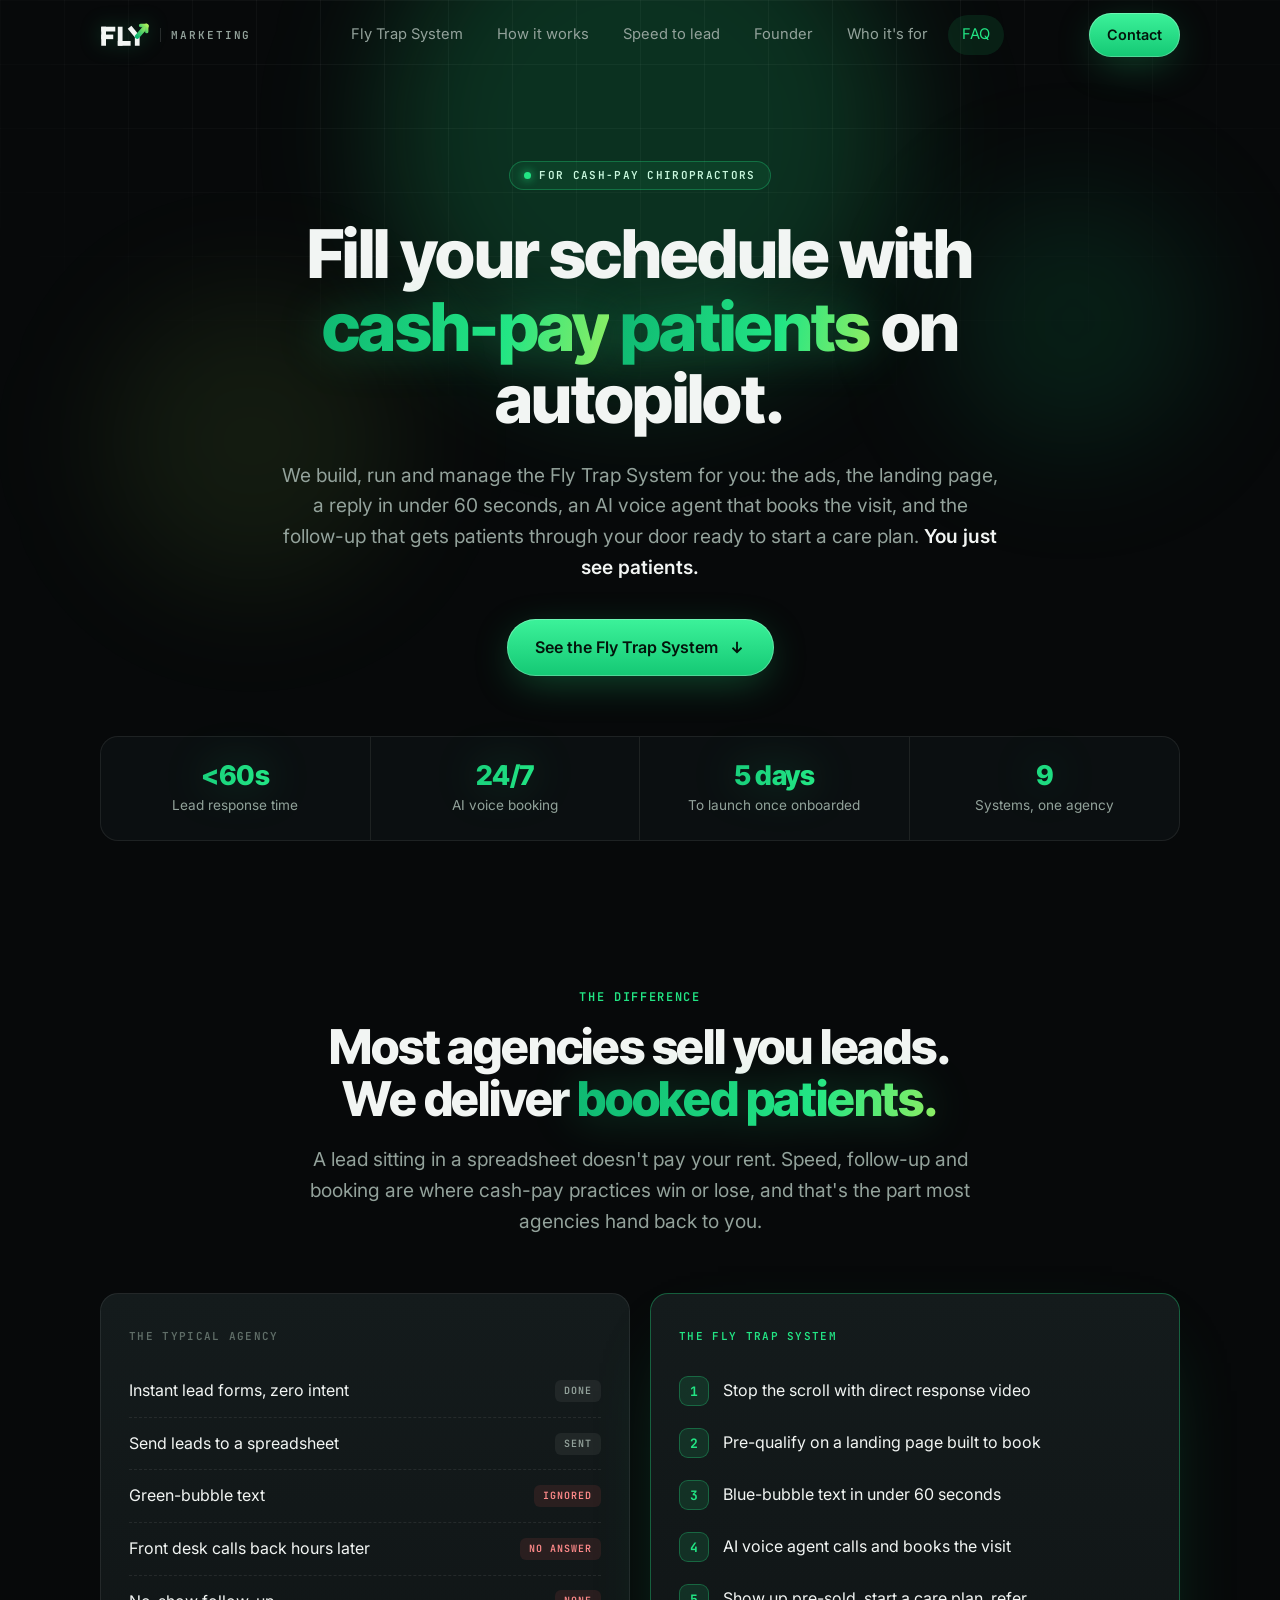
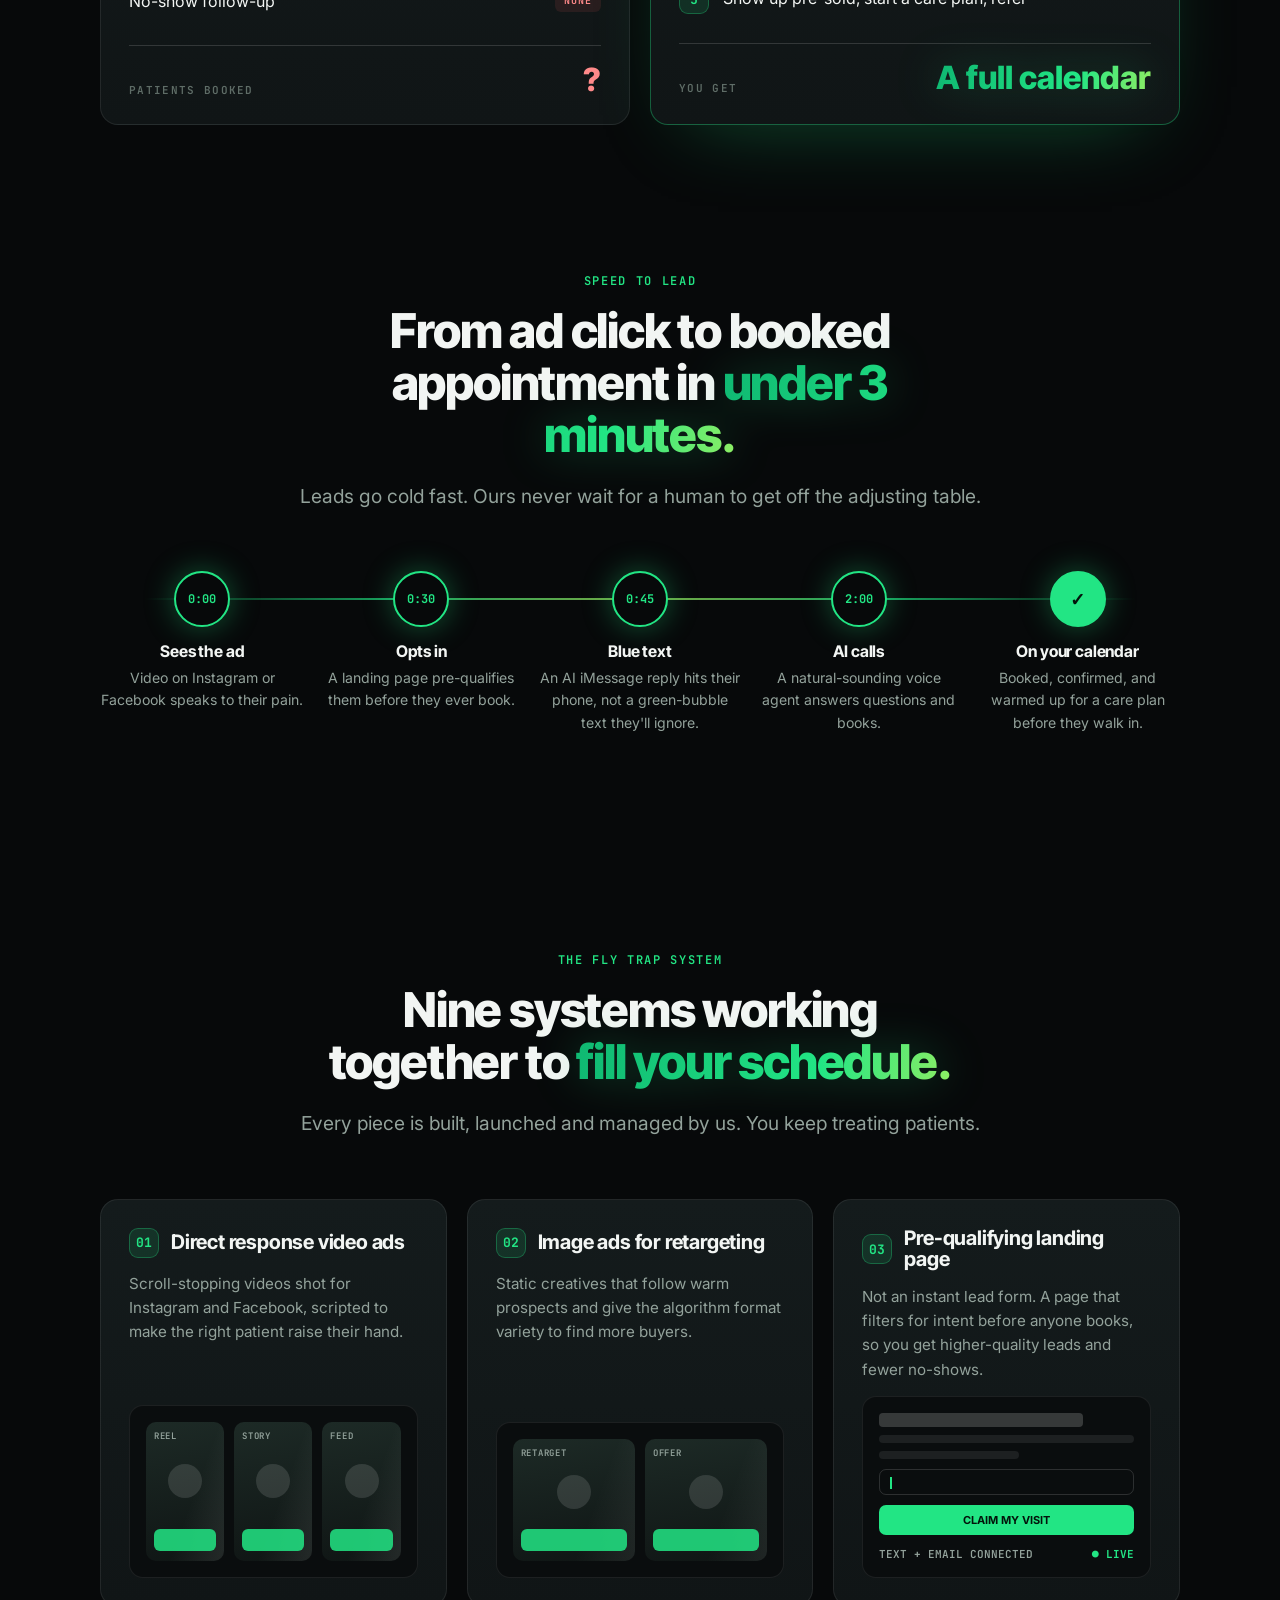
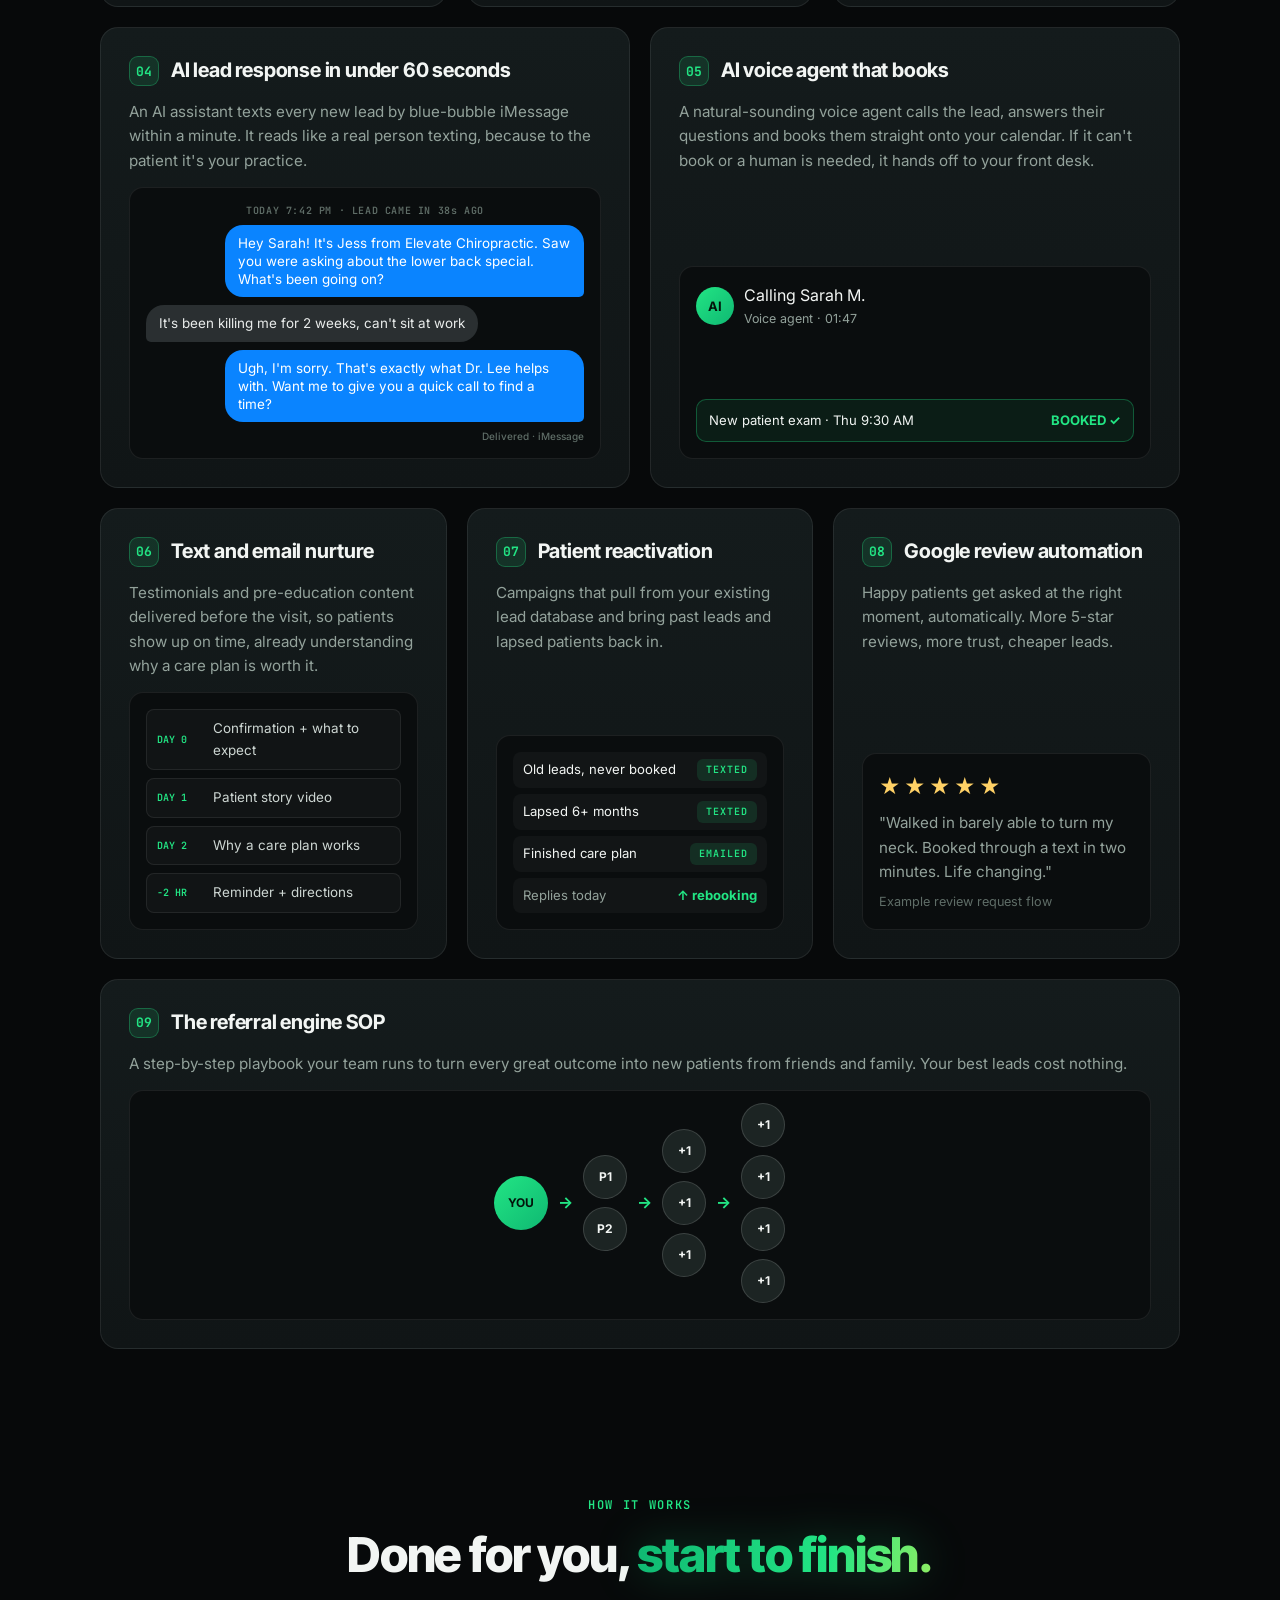
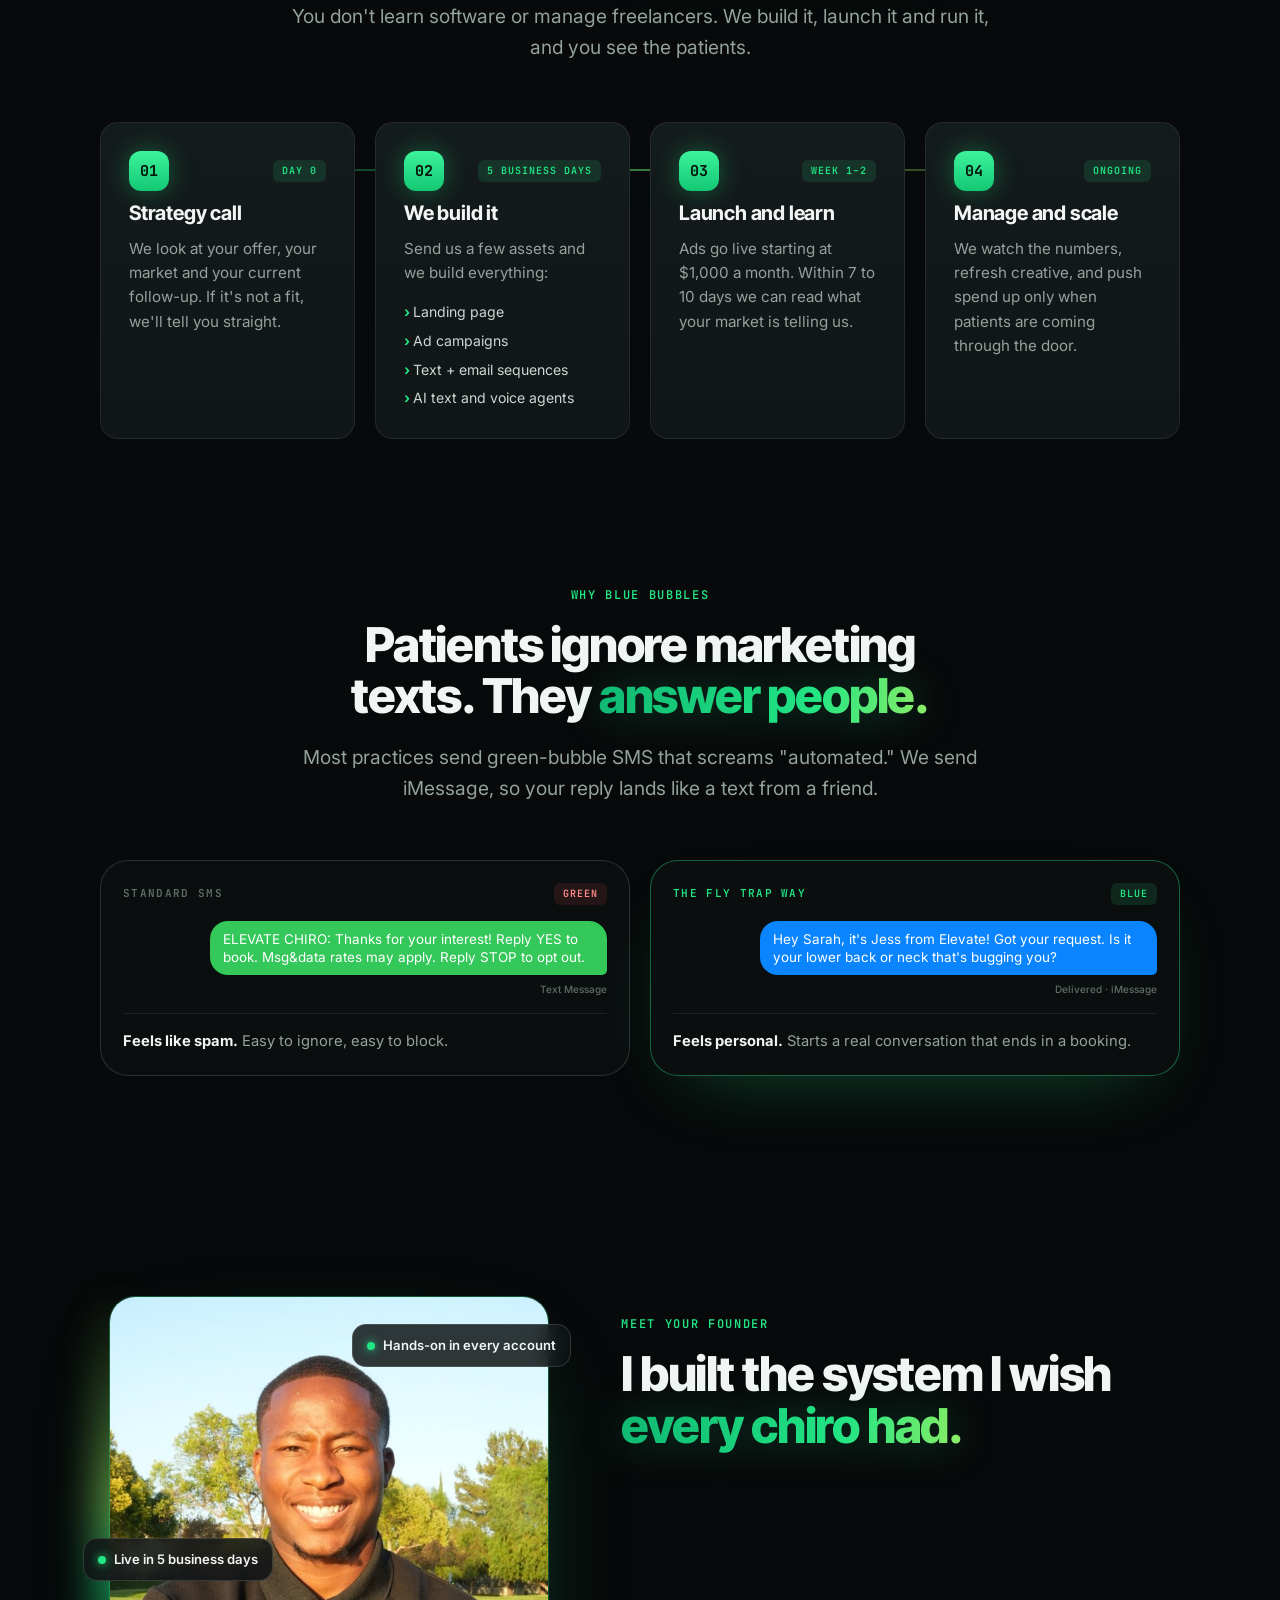
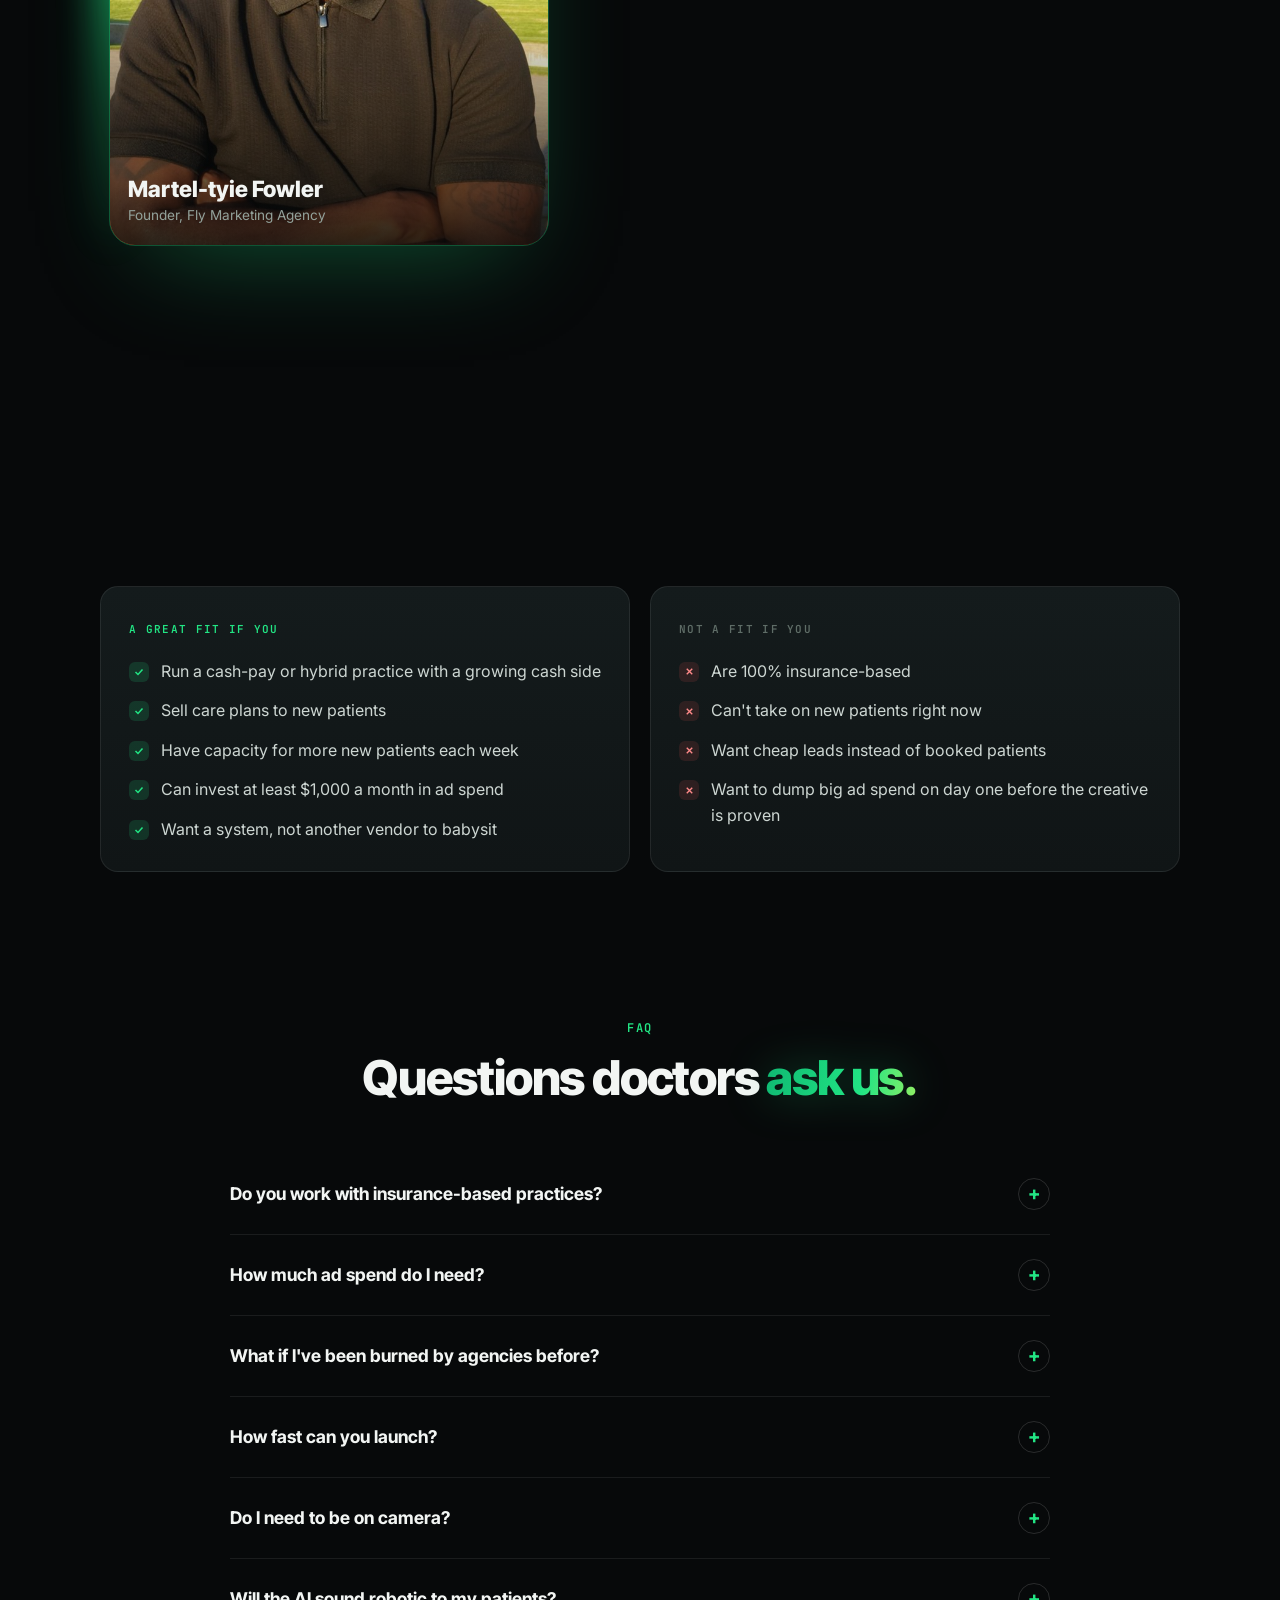
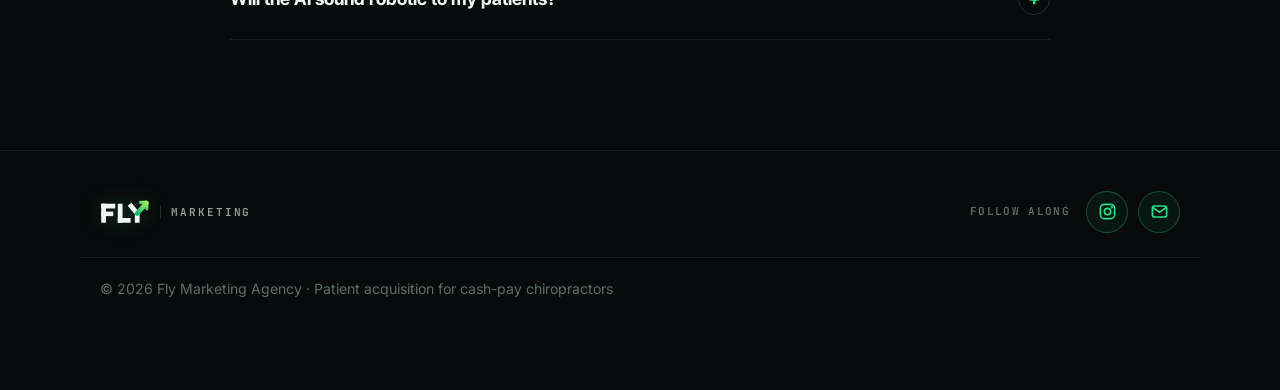
==== commit 81fb2107: "Make done-for-you explicit in hero; add How it works section Co-Authored-By: Claude Opus 5.5 <norepl" ====
--- a/index.html
+++ b/index.html
@@ -412,6 +412,20 @@
 .facts span{padding:9px 14px;border-radius:999px;border:1px solid var(--line-2);font-size:.86rem;color:#cdd6d2;background:rgba(255,255,255,.02)}
 .facts span b{color:var(--green)}
 
+/* how it works */
+.how{display:grid;grid-template-columns:repeat(4,1fr);gap:20px;margin-top:60px;position:relative;text-align:left}
+.how::before{content:"";position:absolute;left:8%;right:8%;top:47px;height:2px;z-index:0;
+  background:linear-gradient(90deg,transparent,rgba(34,229,132,.5),rgba(168,240,92,.5),transparent)}
+.how .card{z-index:1;display:flex;flex-direction:column;gap:12px}
+.how .badge{display:flex;align-items:center;justify-content:space-between}
+.how .big{width:40px;height:40px;border-radius:12px;display:grid;place-items:center;font:700 15px "JetBrains Mono",monospace;
+  background:linear-gradient(180deg,#3cf29a,#14c874);color:#03140b;box-shadow:0 0 24px var(--green-glow)}
+.how p{color:var(--muted);font-size:.95rem}
+.how ul{list-style:none;display:flex;flex-direction:column;gap:6px;margin-top:4px;font-size:.88rem;color:#cdd6d2}
+.how li::before{content:"› ";color:var(--green);font-weight:700}
+@media (max-width:960px){.how{grid-template-columns:1fr 1fr}.how::before{display:none}}
+@media (max-width:560px){.how{grid-template-columns:1fr}}
+
 /* fit */
 .fit{display:grid;grid-template-columns:1fr 1fr;gap:20px;margin-top:56px}
 @media (max-width:760px){.fit{grid-template-columns:1fr}}
@@ -490,6 +504,7 @@
     </a>
     <div class="links">
       <a href="#system">Fly Trap System</a>
+      <a href="#how">How it works</a>
       <a href="#speed">Speed to lead</a>
       <a href="#founder">Founder</a>
       <a href="#fit">Who it's for</a>
@@ -510,7 +525,7 @@
       <span class="w" style="--i:0">Fill</span> <span class="w" style="--i:1">your</span> <span class="w" style="--i:2">schedule</span> <span class="w" style="--i:3">with</span>
       <span class="w" style="--i:4"><span class="g">cash-pay</span></span> <span class="w" style="--i:5"><span class="g">patients</span></span> <span class="w" style="--i:6">on</span> <span class="w" style="--i:7">autopilot.</span>
     </h1>
-    <p class="lead fade-up" style="animation-delay:.8s">The Fly Trap System runs the whole patient journey: the ads, the landing page, a reply in under 60 seconds, an AI voice agent that books the visit, and the follow-up that gets them through your door ready to start a care plan.</p>
+    <p class="lead fade-up" style="animation-delay:.8s">We build, run and manage the Fly Trap System for you: the ads, the landing page, a reply in under 60 seconds, an AI voice agent that books the visit, and the follow-up that gets patients through your door ready to start a care plan. <strong style="color:var(--text);font-weight:600">You just see patients.</strong></p>
     <div class="hero-actions fade-up" style="animation-delay:1s">
       <a class="btn" href="#system">See the Fly Trap System
         <svg viewBox="0 0 24 24" fill="none" stroke="currentColor" stroke-width="2.4"><path d="M12 5v14M6 13l6 6 6-6"/></svg></a>
@@ -680,6 +695,39 @@
           <div class="col"><div class="node">+1</div><div class="node">+1</div><div class="node">+1</div></div><span class="arrow">→</span>
           <div class="col"><div class="node">+1</div><div class="node">+1</div><div class="node">+1</div><div class="node">+1</div></div>
         </div>
+      </article>
+    </div>
+  </div>
+</section>
+
+<!-- HOW IT WORKS -->
+<section id="how" style="padding-top:40px">
+  <div class="wrap center">
+    <span class="eyebrow reveal">How it works</span>
+    <h2 class="reveal">Done for you, <span class="g">start to finish.</span></h2>
+    <p class="lead reveal" style="margin-top:20px">You don't learn software or manage freelancers. We build it, launch it and run it, and you see the patients.</p>
+
+    <div class="how">
+      <article class="card reveal">
+        <div class="badge"><span class="big">01</span><span class="chip ok">DAY 0</span></div>
+        <h3>Strategy call</h3>
+        <p>We look at your offer, your market and your current follow-up. If it's not a fit, we'll tell you straight.</p>
+      </article>
+      <article class="card reveal">
+        <div class="badge"><span class="big">02</span><span class="chip ok">5 BUSINESS DAYS</span></div>
+        <h3>We build it</h3>
+        <p>Send us a few assets and we build everything:</p>
+        <ul><li>Landing page</li><li>Ad campaigns</li><li>Text + email sequences</li><li>AI text and voice agents</li></ul>
+      </article>
+      <article class="card reveal">
+        <div class="badge"><span class="big">03</span><span class="chip ok">WEEK 1–2</span></div>
+        <h3>Launch and learn</h3>
+        <p>Ads go live starting at $1,000 a month. Within 7 to 10 days we can read what your market is telling us.</p>
+      </article>
+      <article class="card reveal">
+        <div class="badge"><span class="big">04</span><span class="chip ok">ONGOING</span></div>
+        <h3>Manage and scale</h3>
+        <p>We watch the numbers, refresh creative, and push spend up only when patients are coming through the door.</p>
       </article>
     </div>
   </div>
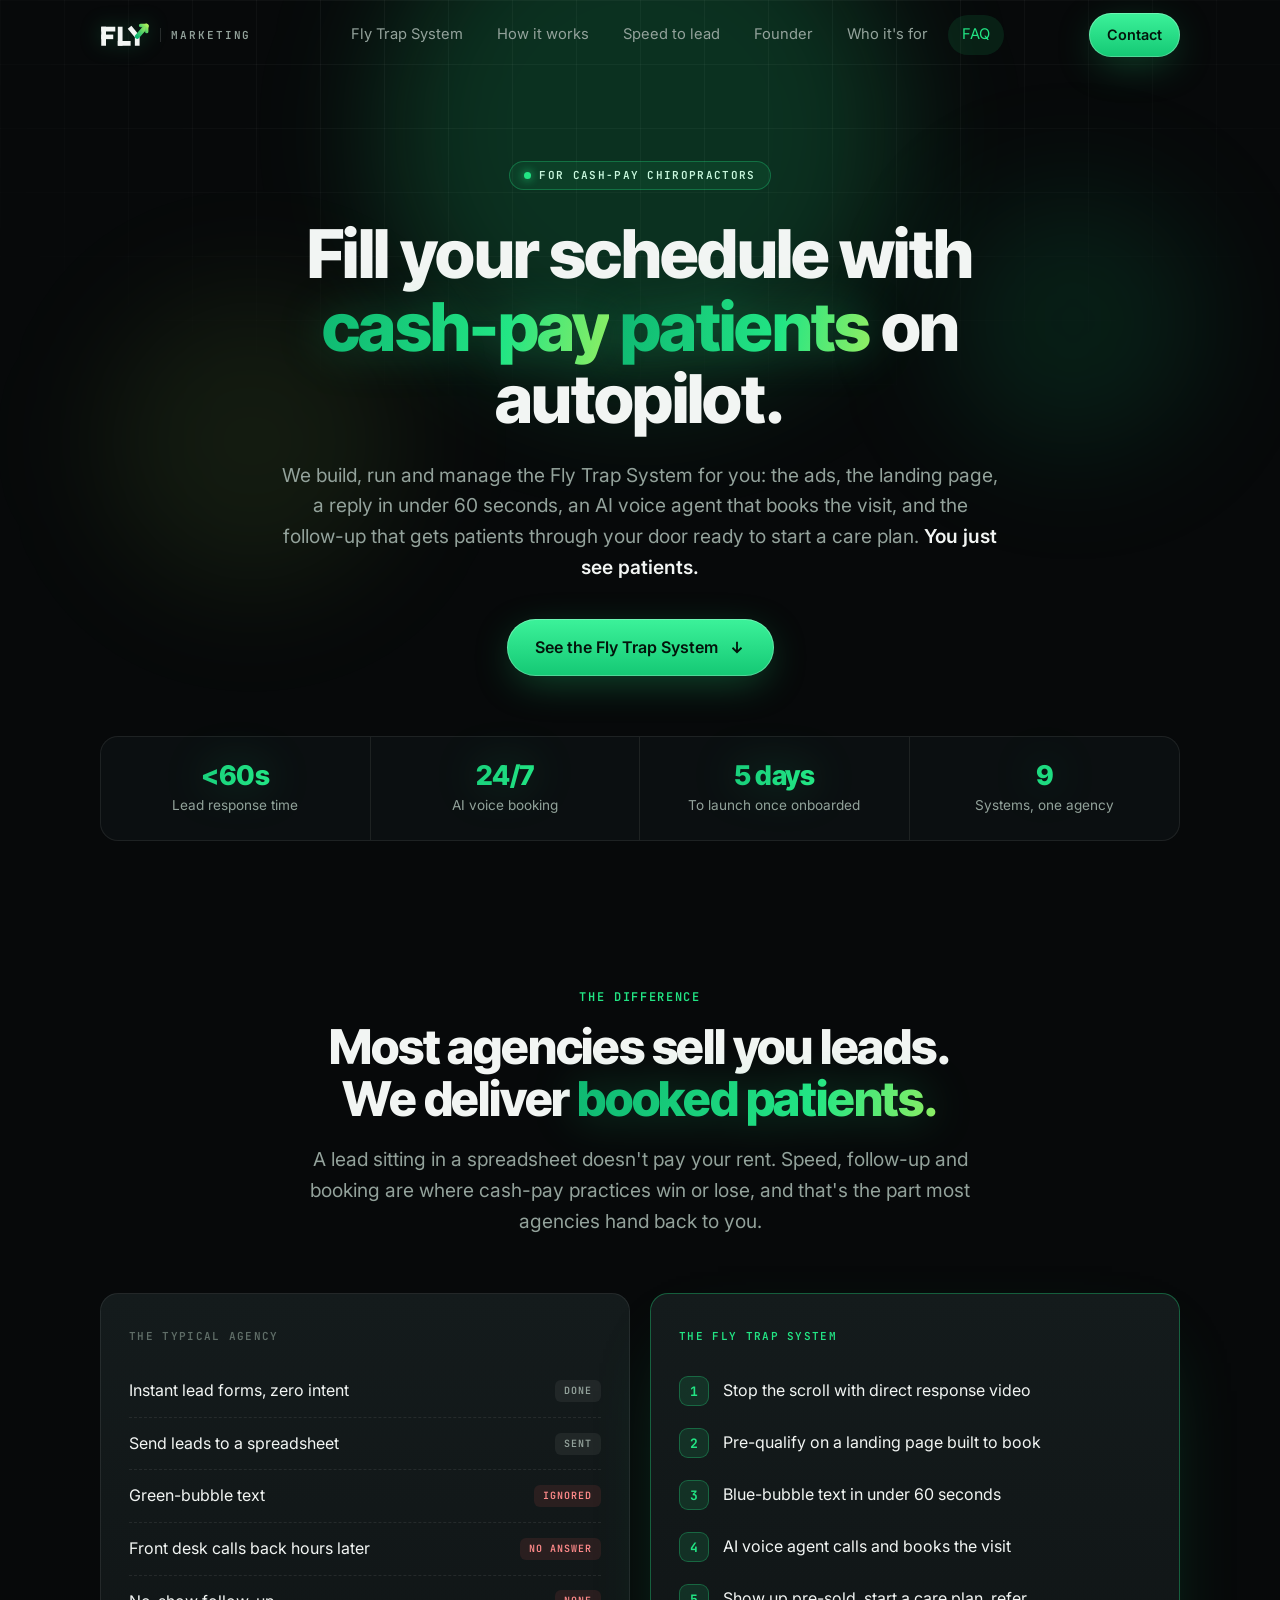
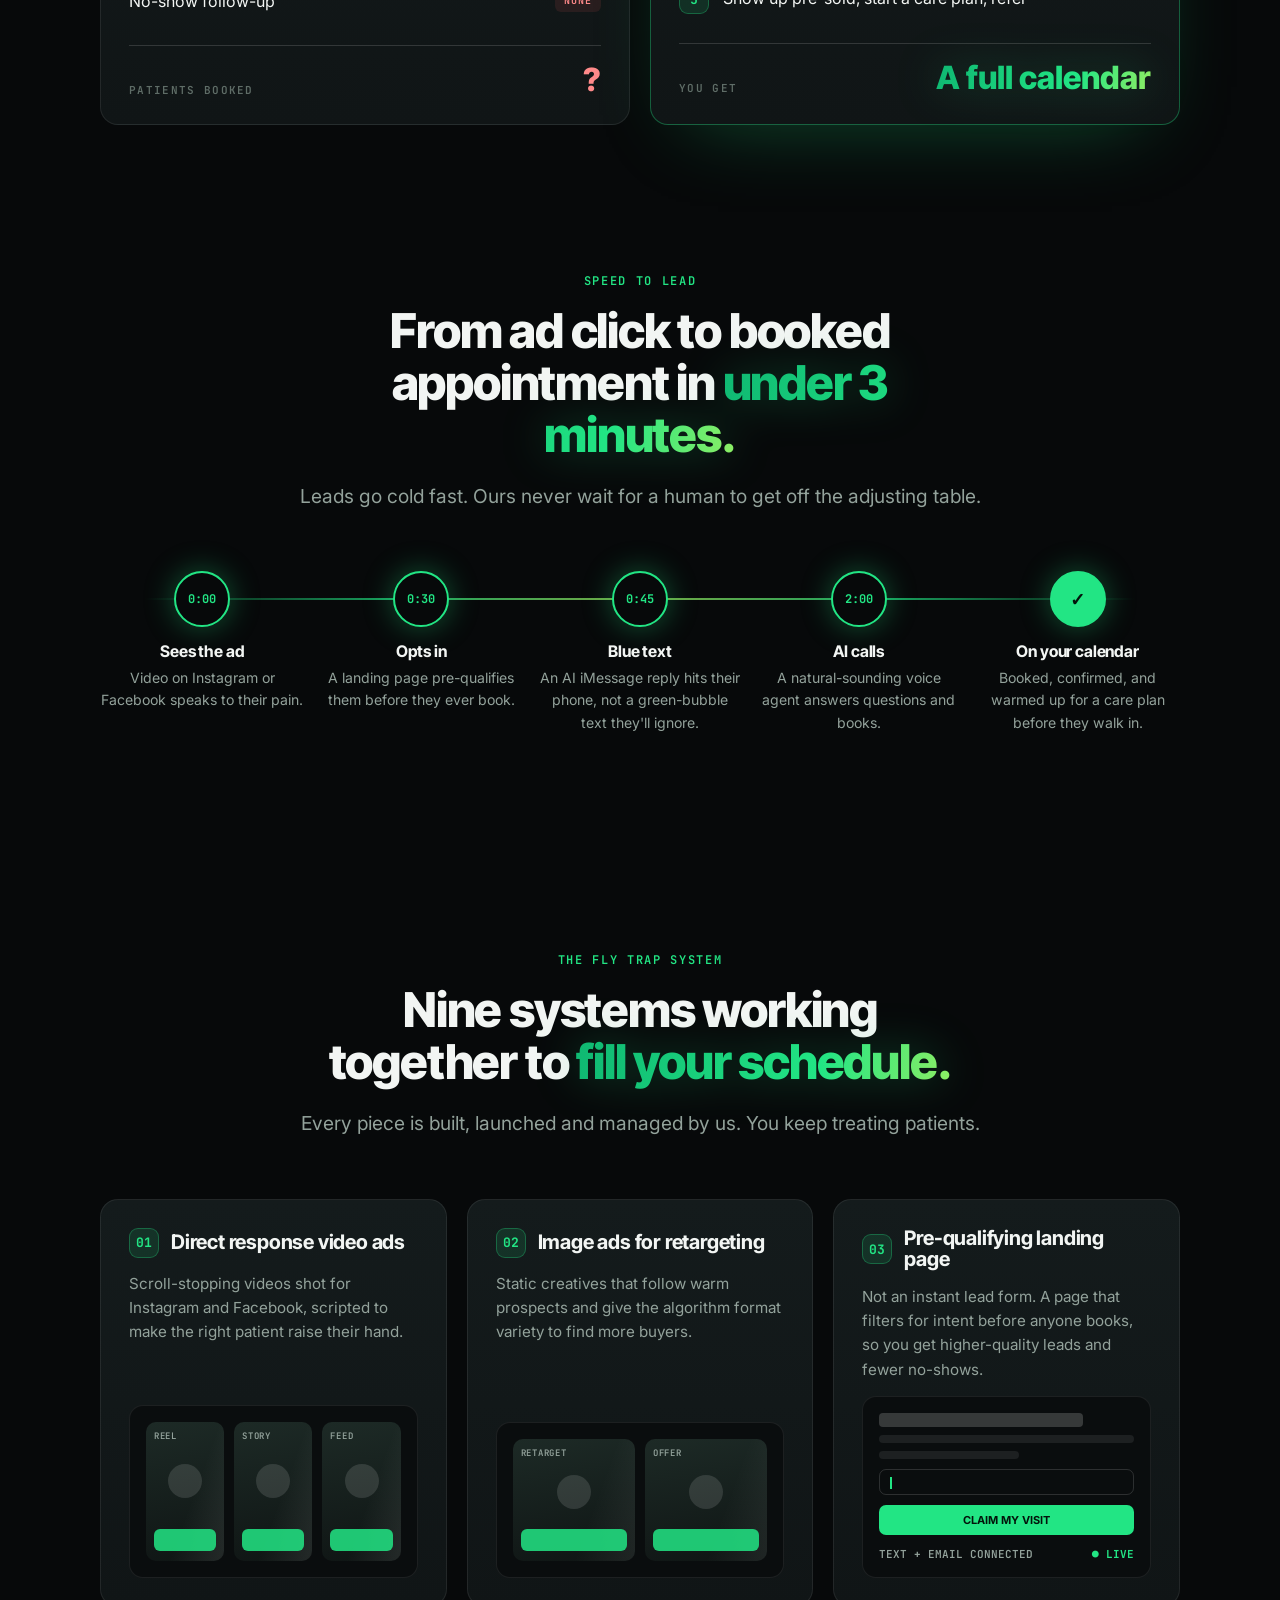
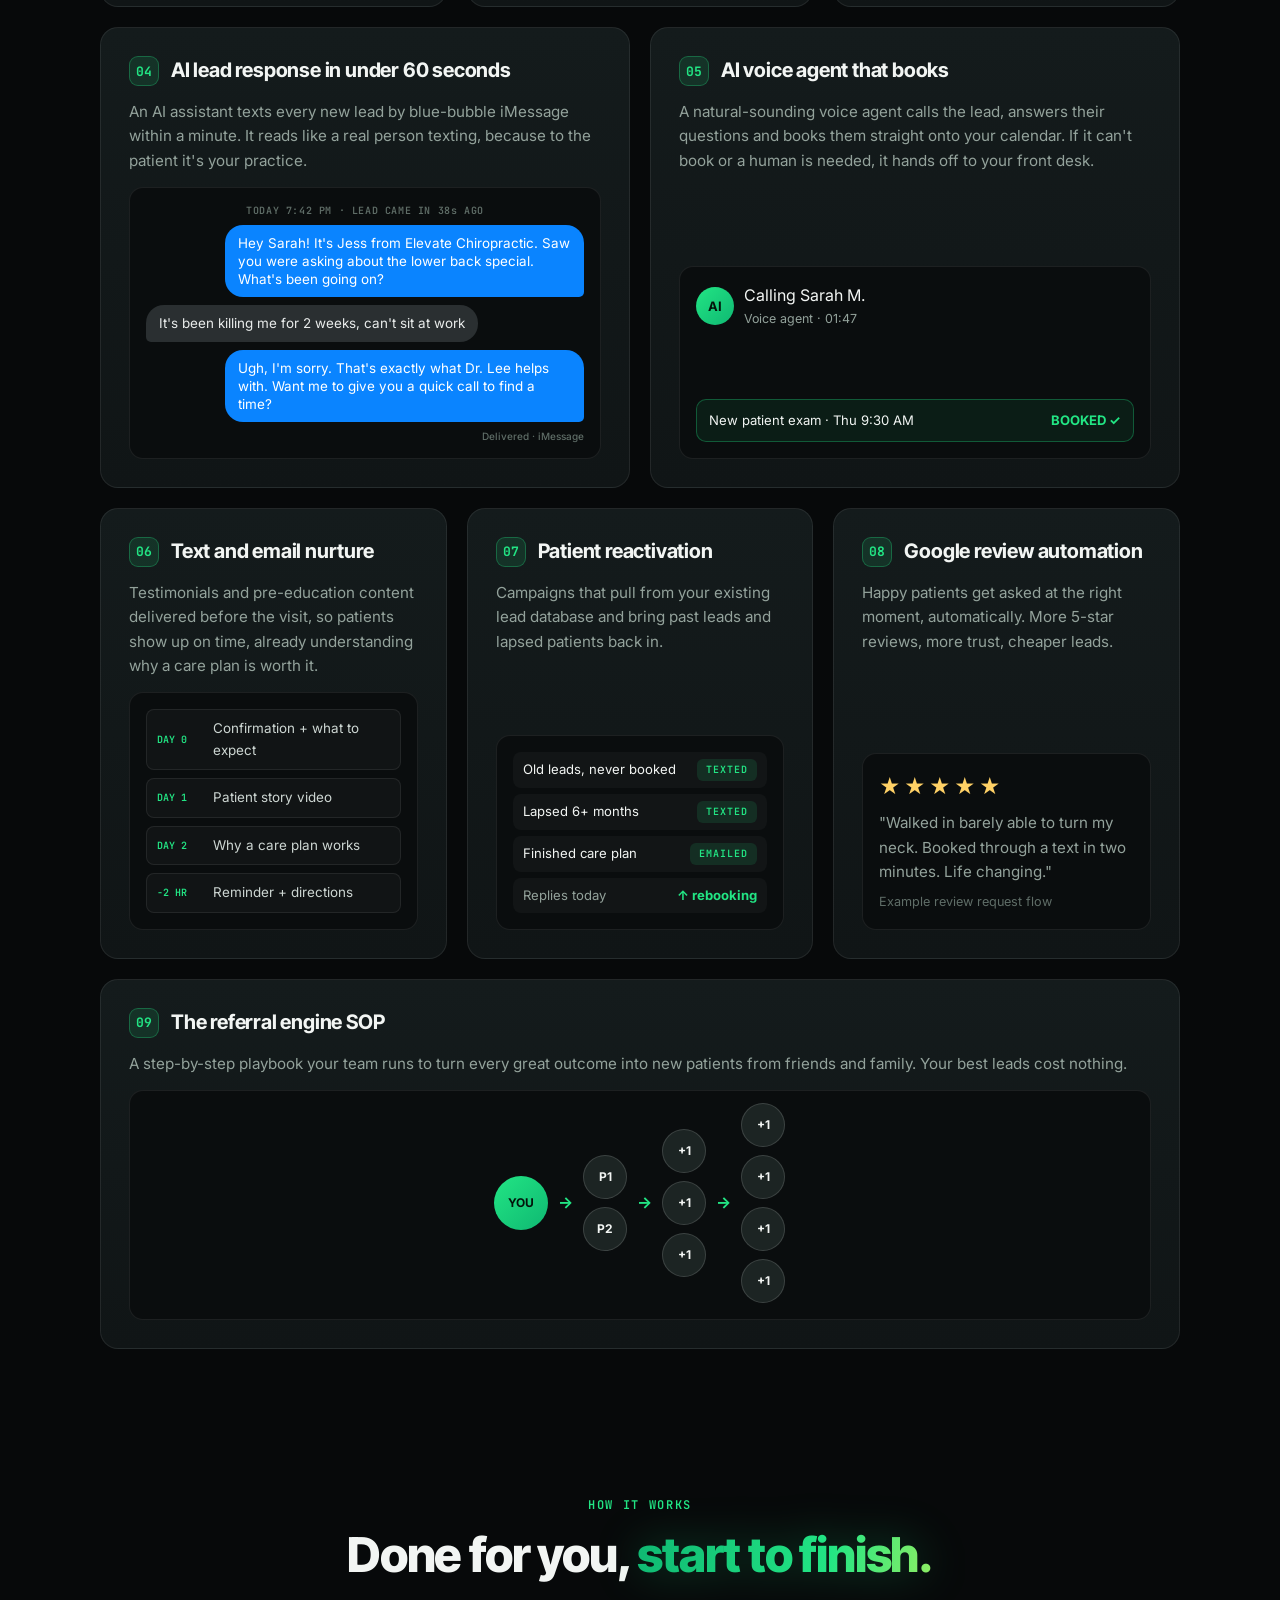
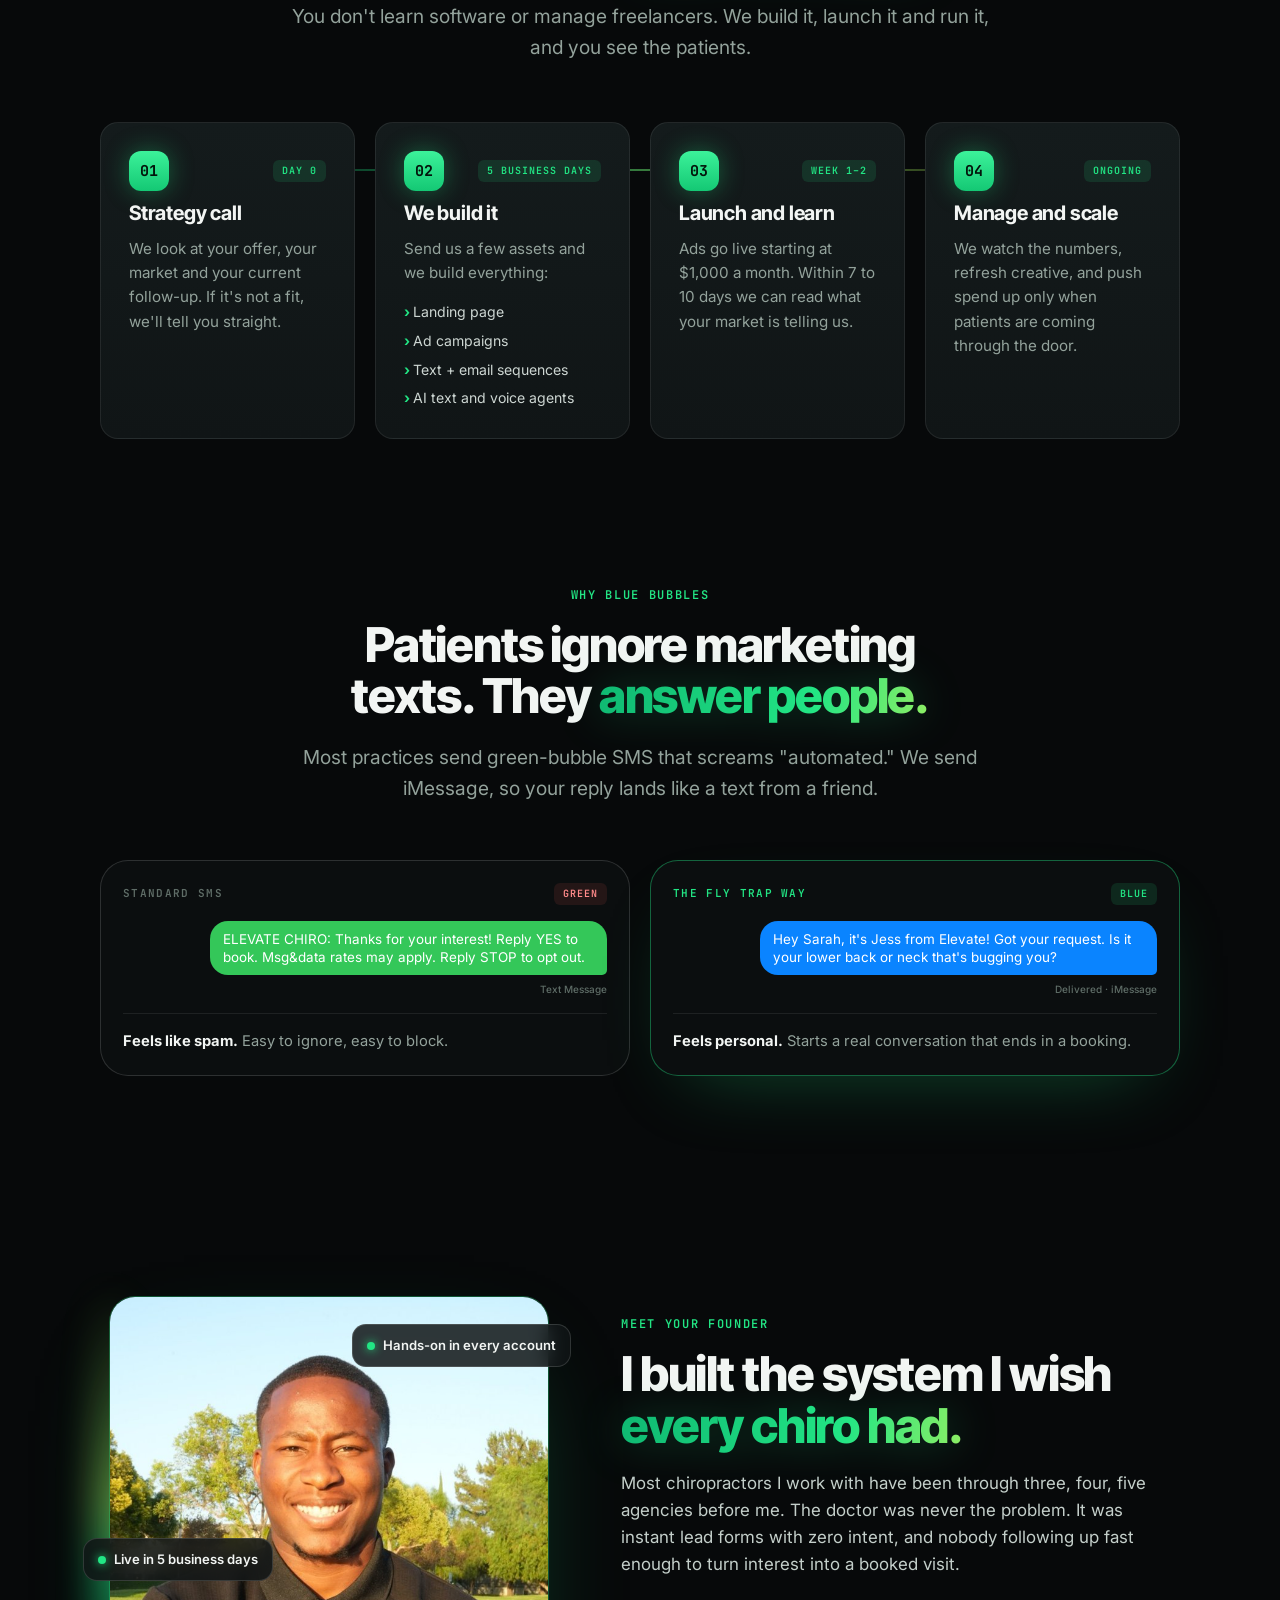
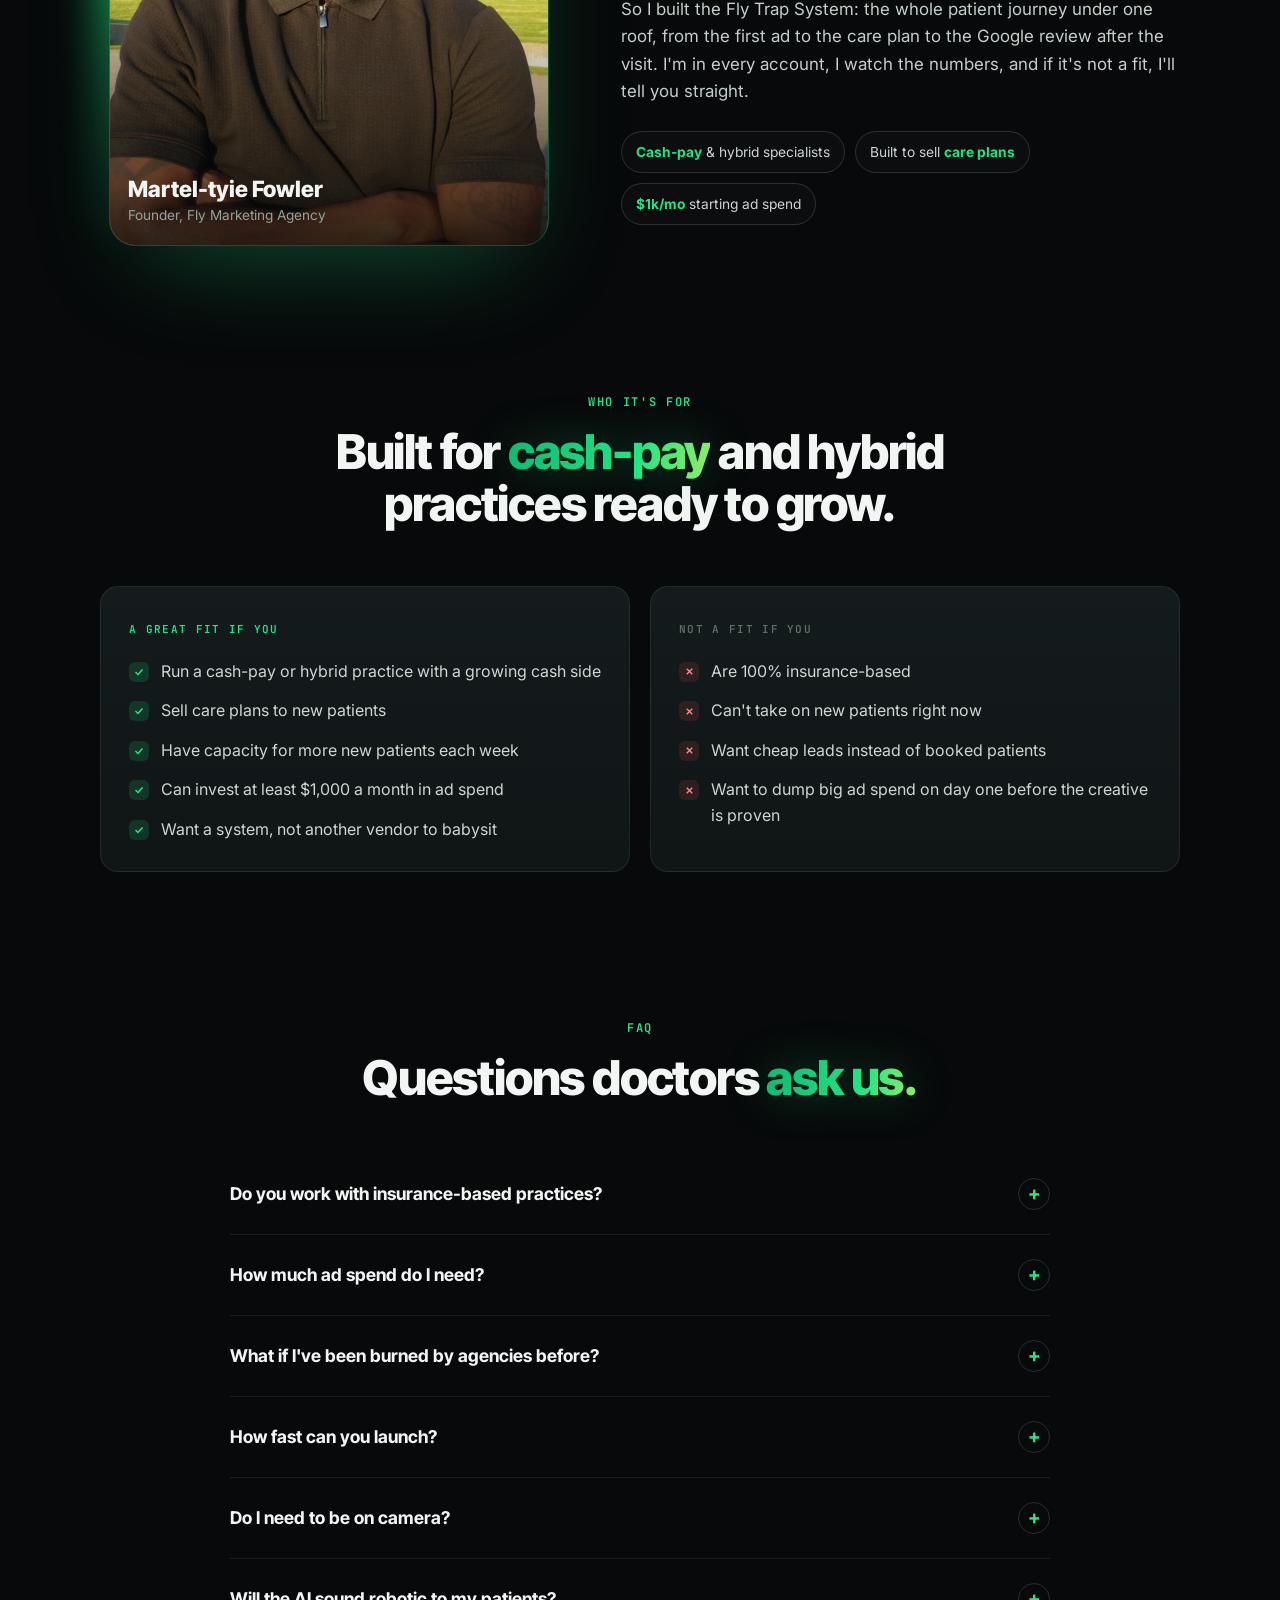
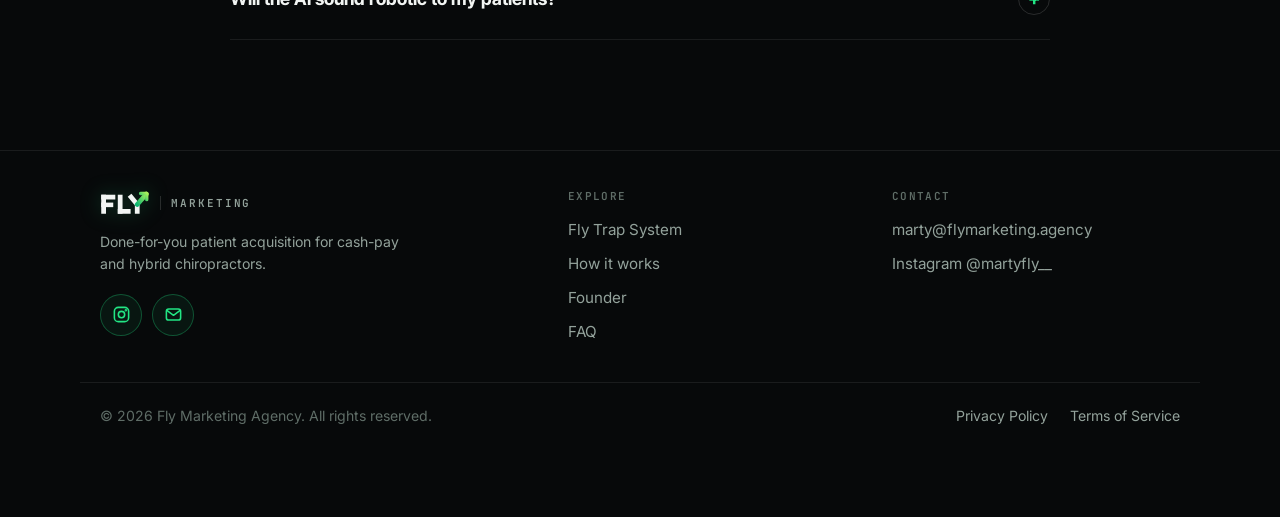
==== commit 92c110f1: "Add full footer, Privacy Policy and Terms of Service pages Co-Authored-By: Claude Opus 5.5 <noreply@" ====
--- a/index.html
+++ b/index.html
@@ -461,7 +461,15 @@
 
 footer{border-top:1px solid var(--line);padding:40px 0 90px;color:var(--dim);font-size:.88rem}
 footer .wrap{display:flex;justify-content:space-between;gap:20px;flex-wrap:wrap;align-items:center}
-footer .legal{margin-top:24px;padding-top:20px;border-top:1px solid var(--line);display:block}
+footer .legal{margin-top:36px;padding-top:22px;border-top:1px solid var(--line);display:flex;justify-content:space-between;gap:12px 24px;flex-wrap:wrap}
+footer .legal-links{display:flex;gap:22px}
+footer .legal a,.foot-col a{color:var(--muted);transition:color .2s}
+footer .legal a:hover,.foot-col a:hover{color:var(--green)}
+footer .foot-grid{display:grid;grid-template-columns:1.5fr 1fr 1fr;gap:36px;align-items:start}
+.foot-brand p{color:var(--muted);margin:16px 0 18px;max-width:34ch}
+.foot-col{display:flex;flex-direction:column;gap:10px;font-size:.95rem}
+.foot-col .mono{margin-bottom:6px}
+@media (max-width:760px){footer .foot-grid{grid-template-columns:1fr 1fr}.foot-brand{grid-column:1/-1}}
 .socials{display:flex;align-items:center;gap:10px}
 .socials .mono{margin-right:6px}
 .socials a{width:42px;height:42px;border-radius:50%;display:grid;place-items:center;color:var(--green);
@@ -848,20 +856,37 @@
 </section>
 
 <footer id="contact">
-  <div class="wrap">
-    <a href="#top" class="logo">
-      <svg viewBox="-3 -1 120 58" aria-hidden="true"><g fill="#f2f5f3"><rect x="0" y="8" width="11.5" height="46"/><rect x="0" y="8" width="34" height="11.5"/><rect x="0" y="27" width="29" height="11"/><rect x="40" y="8" width="11.5" height="46"/><rect x="40" y="42.5" width="31" height="11.5"/></g><path d="M68.5 9 L87 31.5 V54" fill="none" stroke="#f2f5f3" stroke-width="11.5" stroke-linejoin="round"/><g class="arw"><path d="M87 31.5 L109 6.5" fill="none" stroke="url(#arrowg)" stroke-width="11.5" stroke-linecap="round"/><path d="M95 5 H110 V20" fill="none" stroke="url(#arrowg)" stroke-width="8" stroke-linecap="round" stroke-linejoin="round"/></g></svg>
-      <span>Marketing</span>
-    </a>
-    <div class="socials">
-      <span class="mono">Follow along</span>
-      <a href="https://www.instagram.com/martyfly__/" target="_blank" rel="noopener" aria-label="Instagram">
-        <svg viewBox="0 0 24 24" fill="none" stroke="currentColor" stroke-width="2" stroke-linecap="round"><rect x="3" y="3" width="18" height="18" rx="5"/><circle cx="12" cy="12" r="4"/><circle cx="17.5" cy="6.5" r=".6" fill="currentColor"/></svg></a>
-      <a href="mailto:marty@flymarketing.agency" aria-label="Email">
-        <svg viewBox="0 0 24 24" fill="none" stroke="currentColor" stroke-width="2" stroke-linecap="round" stroke-linejoin="round"><rect x="3" y="5" width="18" height="14" rx="3"/><path d="M4 7l8 6 8-6"/></svg></a>
-    </div>
-  </div>
-  <div class="wrap legal">© <span id="yr">2026</span> Fly Marketing Agency · Patient acquisition for cash-pay chiropractors</div>
+  <div class="wrap foot-grid">
+    <div class="foot-brand">
+      <a href="#top" class="logo">
+        <svg viewBox="-3 -1 120 58" aria-hidden="true"><g fill="#f2f5f3"><rect x="0" y="8" width="11.5" height="46"/><rect x="0" y="8" width="34" height="11.5"/><rect x="0" y="27" width="29" height="11"/><rect x="40" y="8" width="11.5" height="46"/><rect x="40" y="42.5" width="31" height="11.5"/></g><path d="M68.5 9 L87 31.5 V54" fill="none" stroke="#f2f5f3" stroke-width="11.5" stroke-linejoin="round"/><g class="arw"><path d="M87 31.5 L109 6.5" fill="none" stroke="url(#arrowg)" stroke-width="11.5" stroke-linecap="round"/><path d="M95 5 H110 V20" fill="none" stroke="url(#arrowg)" stroke-width="8" stroke-linecap="round" stroke-linejoin="round"/></g></svg>
+        <span>Marketing</span>
+      </a>
+      <p>Done-for-you patient acquisition for cash-pay and hybrid chiropractors.</p>
+      <div class="socials">
+        <a href="https://www.instagram.com/martyfly__/" target="_blank" rel="noopener" aria-label="Instagram">
+          <svg viewBox="0 0 24 24" fill="none" stroke="currentColor" stroke-width="2" stroke-linecap="round"><rect x="3" y="3" width="18" height="18" rx="5"/><circle cx="12" cy="12" r="4"/><circle cx="17.5" cy="6.5" r=".6" fill="currentColor"/></svg></a>
+        <a href="mailto:marty@flymarketing.agency" aria-label="Email">
+          <svg viewBox="0 0 24 24" fill="none" stroke="currentColor" stroke-width="2" stroke-linecap="round" stroke-linejoin="round"><rect x="3" y="5" width="18" height="14" rx="3"/><path d="M4 7l8 6 8-6"/></svg></a>
+      </div>
+    </div>
+    <nav class="foot-col" aria-label="Footer">
+      <span class="mono">Explore</span>
+      <a href="#system">Fly Trap System</a>
+      <a href="#how">How it works</a>
+      <a href="#founder">Founder</a>
+      <a href="#faq">FAQ</a>
+    </nav>
+    <div class="foot-col">
+      <span class="mono">Contact</span>
+      <a href="mailto:marty@flymarketing.agency">marty@flymarketing.agency</a>
+      <a href="https://www.instagram.com/martyfly__/" target="_blank" rel="noopener">Instagram @martyfly__</a>
+    </div>
+  </div>
+  <div class="wrap legal">
+    <span>© <span id="yr">2026</span> Fly Marketing Agency. All rights reserved.</span>
+    <span class="legal-links"><a href="privacy.html">Privacy Policy</a><a href="terms.html">Terms of Service</a></span>
+  </div>
 </footer>
 
 <button class="to-top" aria-label="Back to top"><svg viewBox="0 0 24 24" fill="none" stroke="currentColor" stroke-width="2.4"><path d="M12 19V5M6 11l6-6 6 6"/></svg></button>
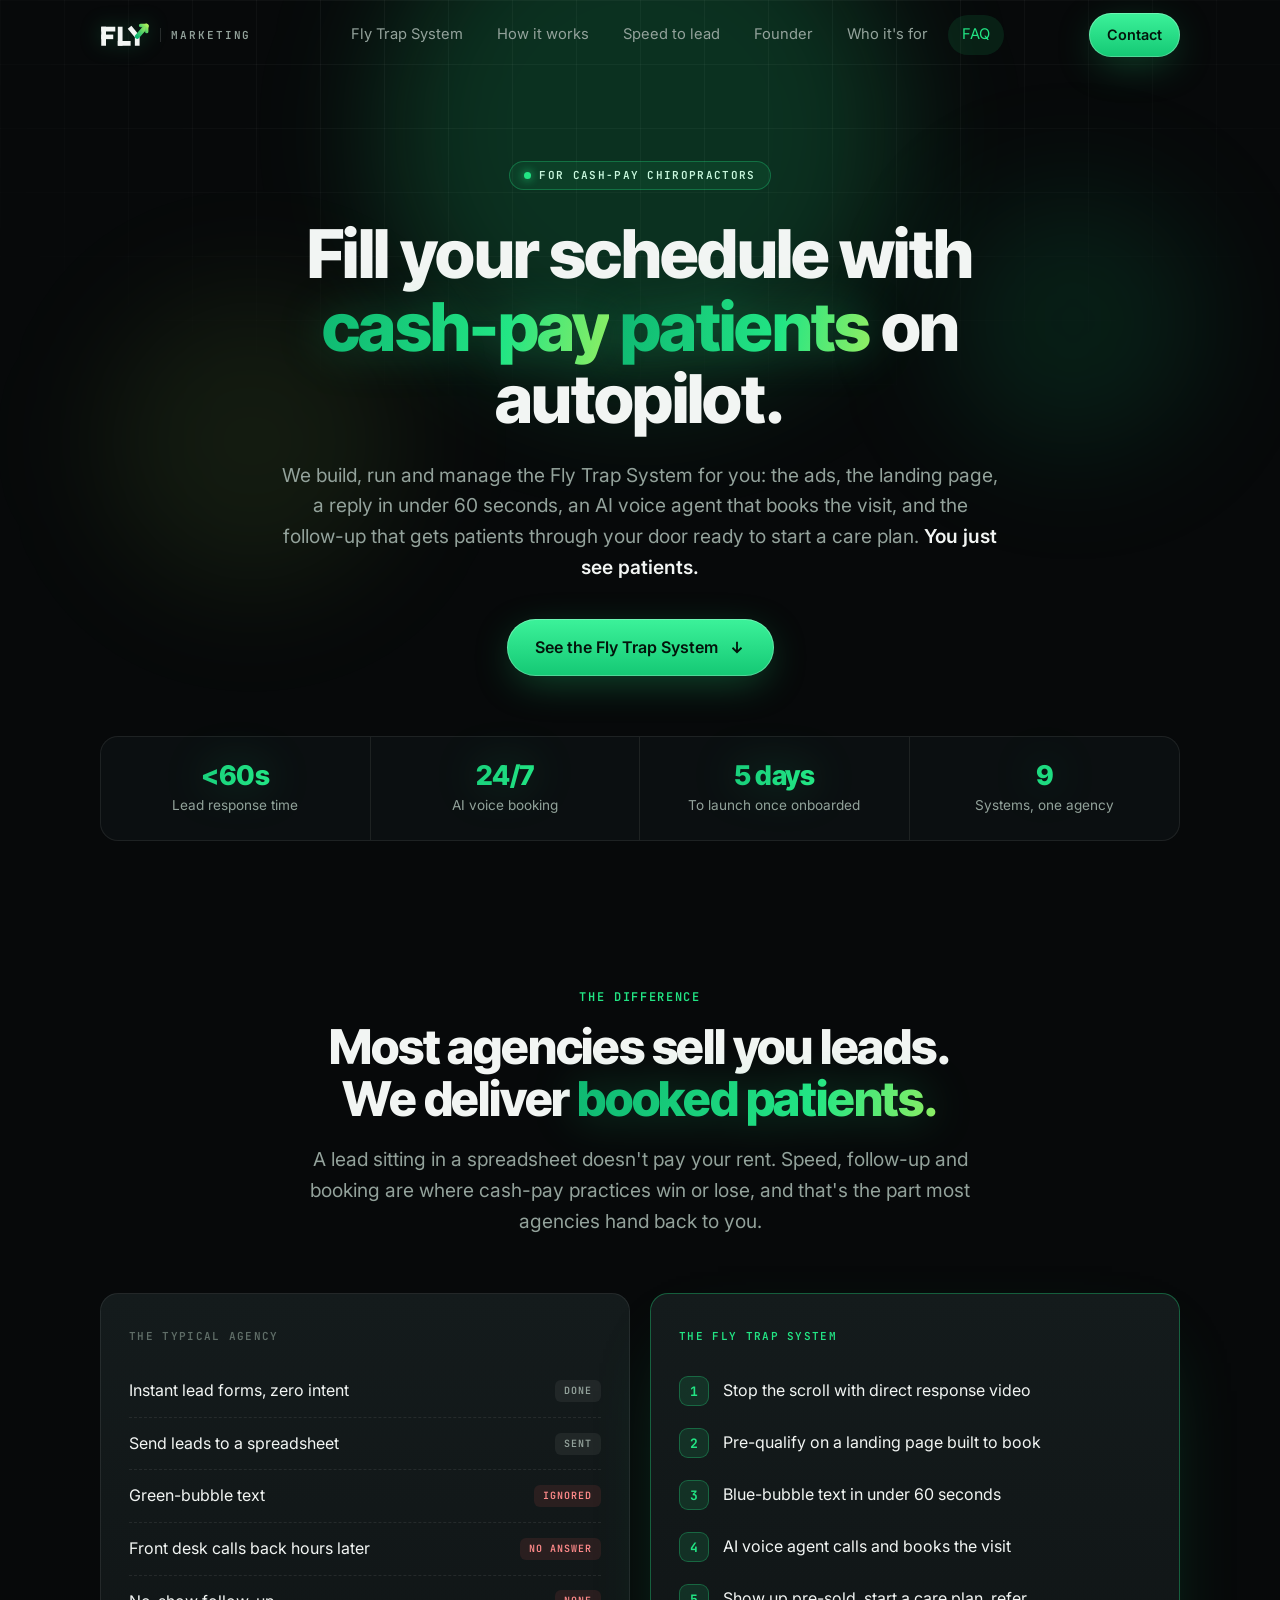
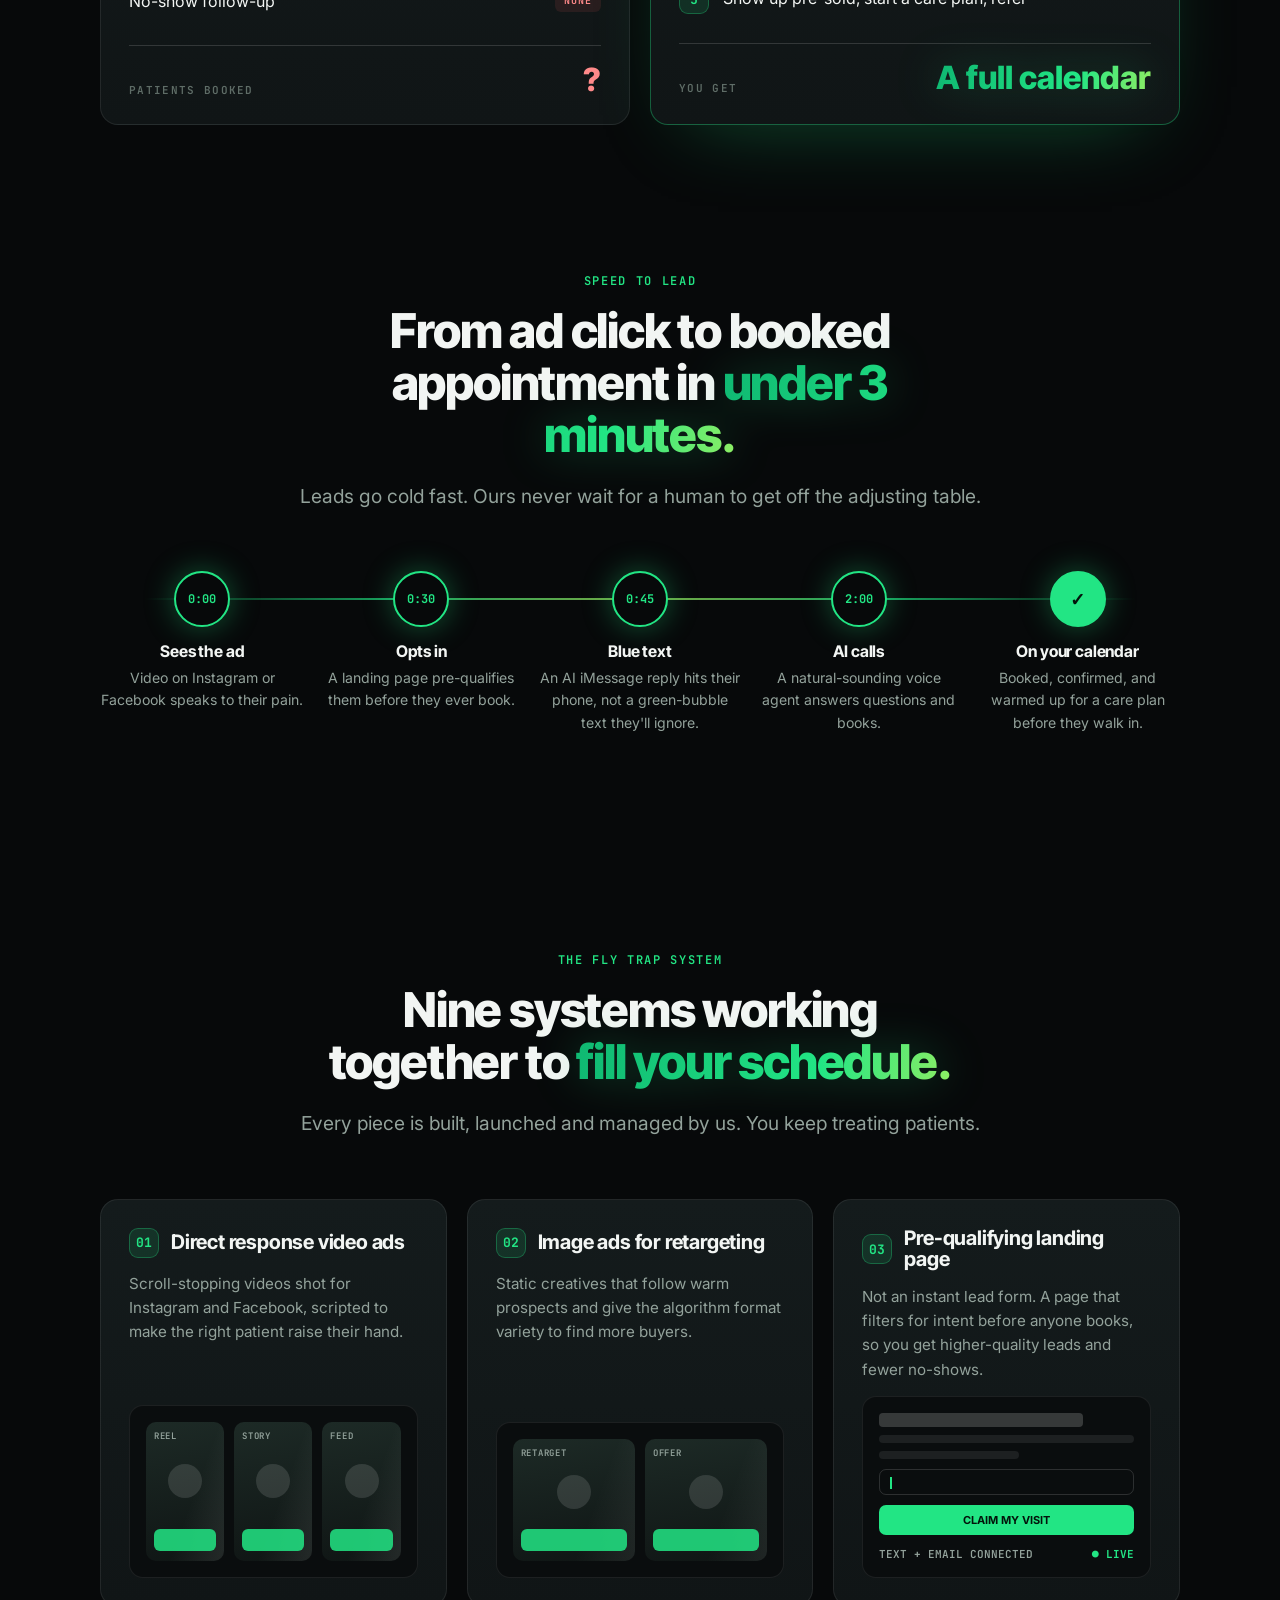
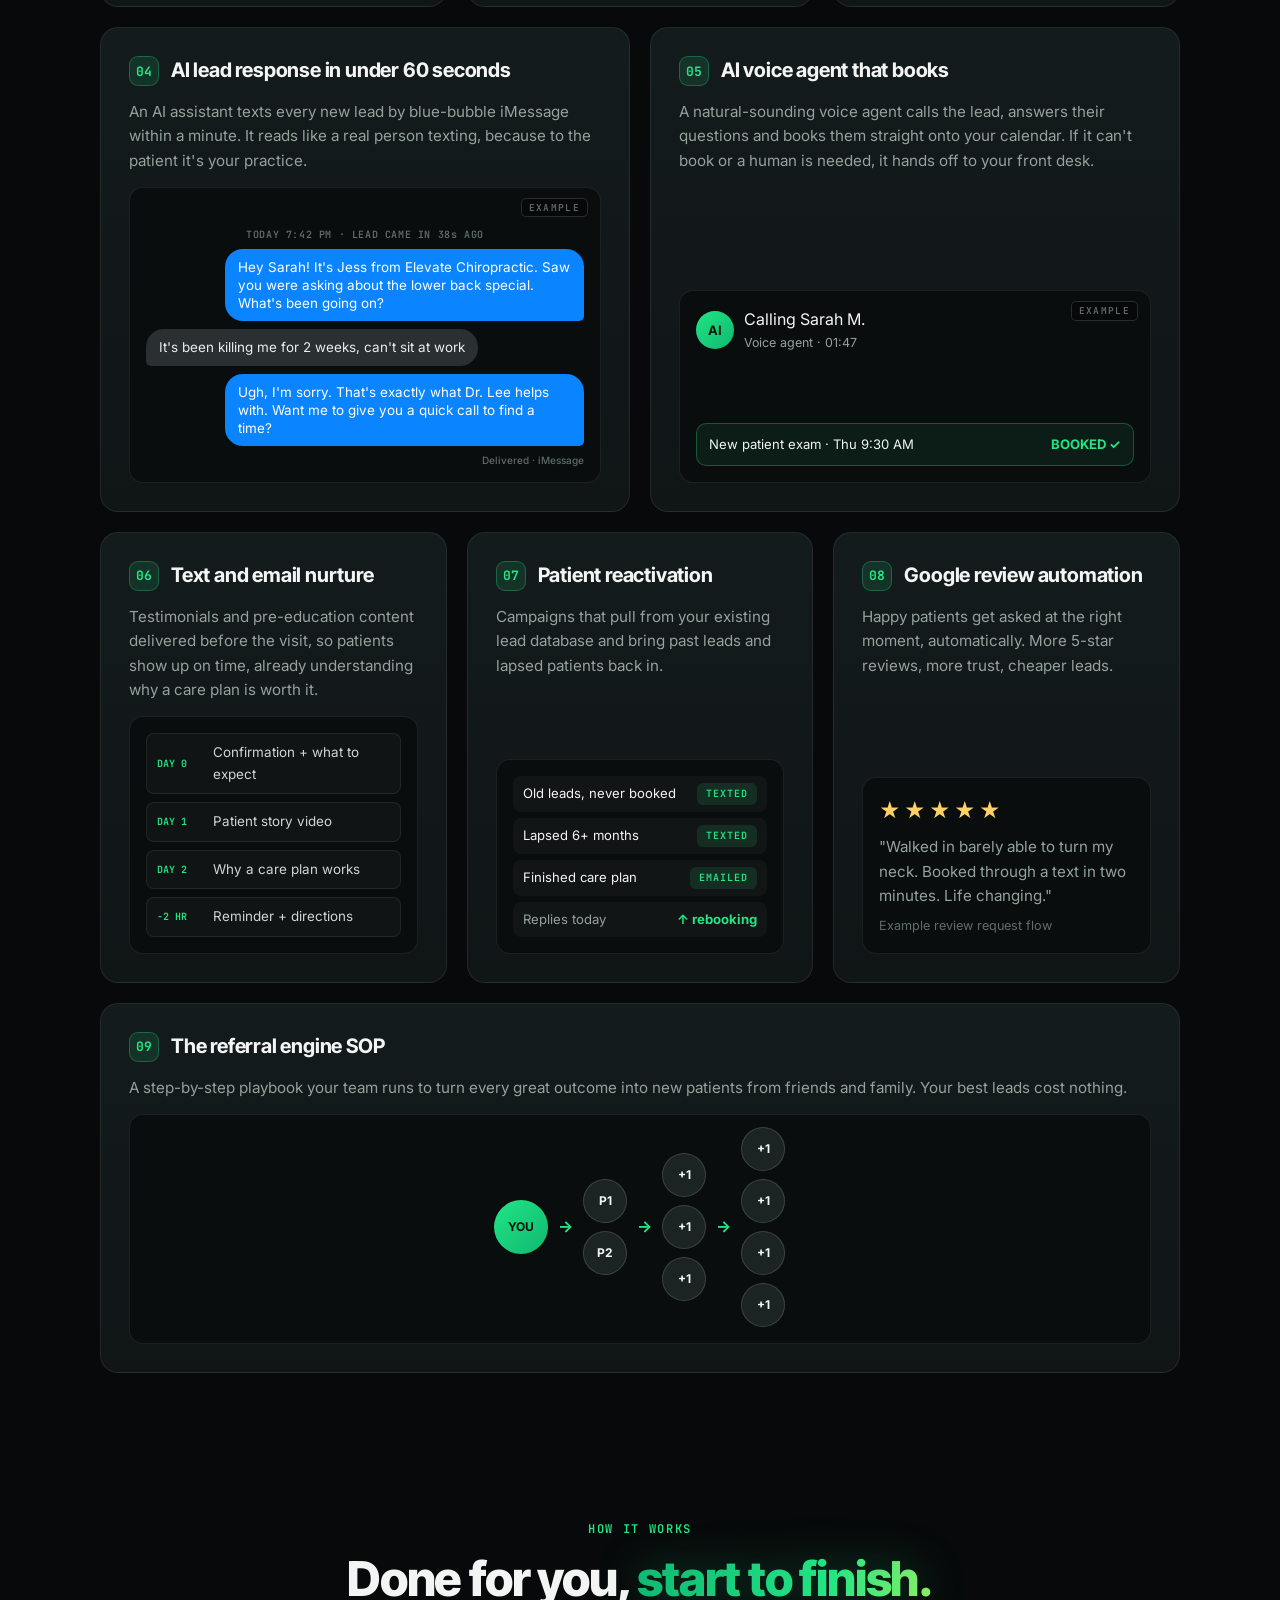
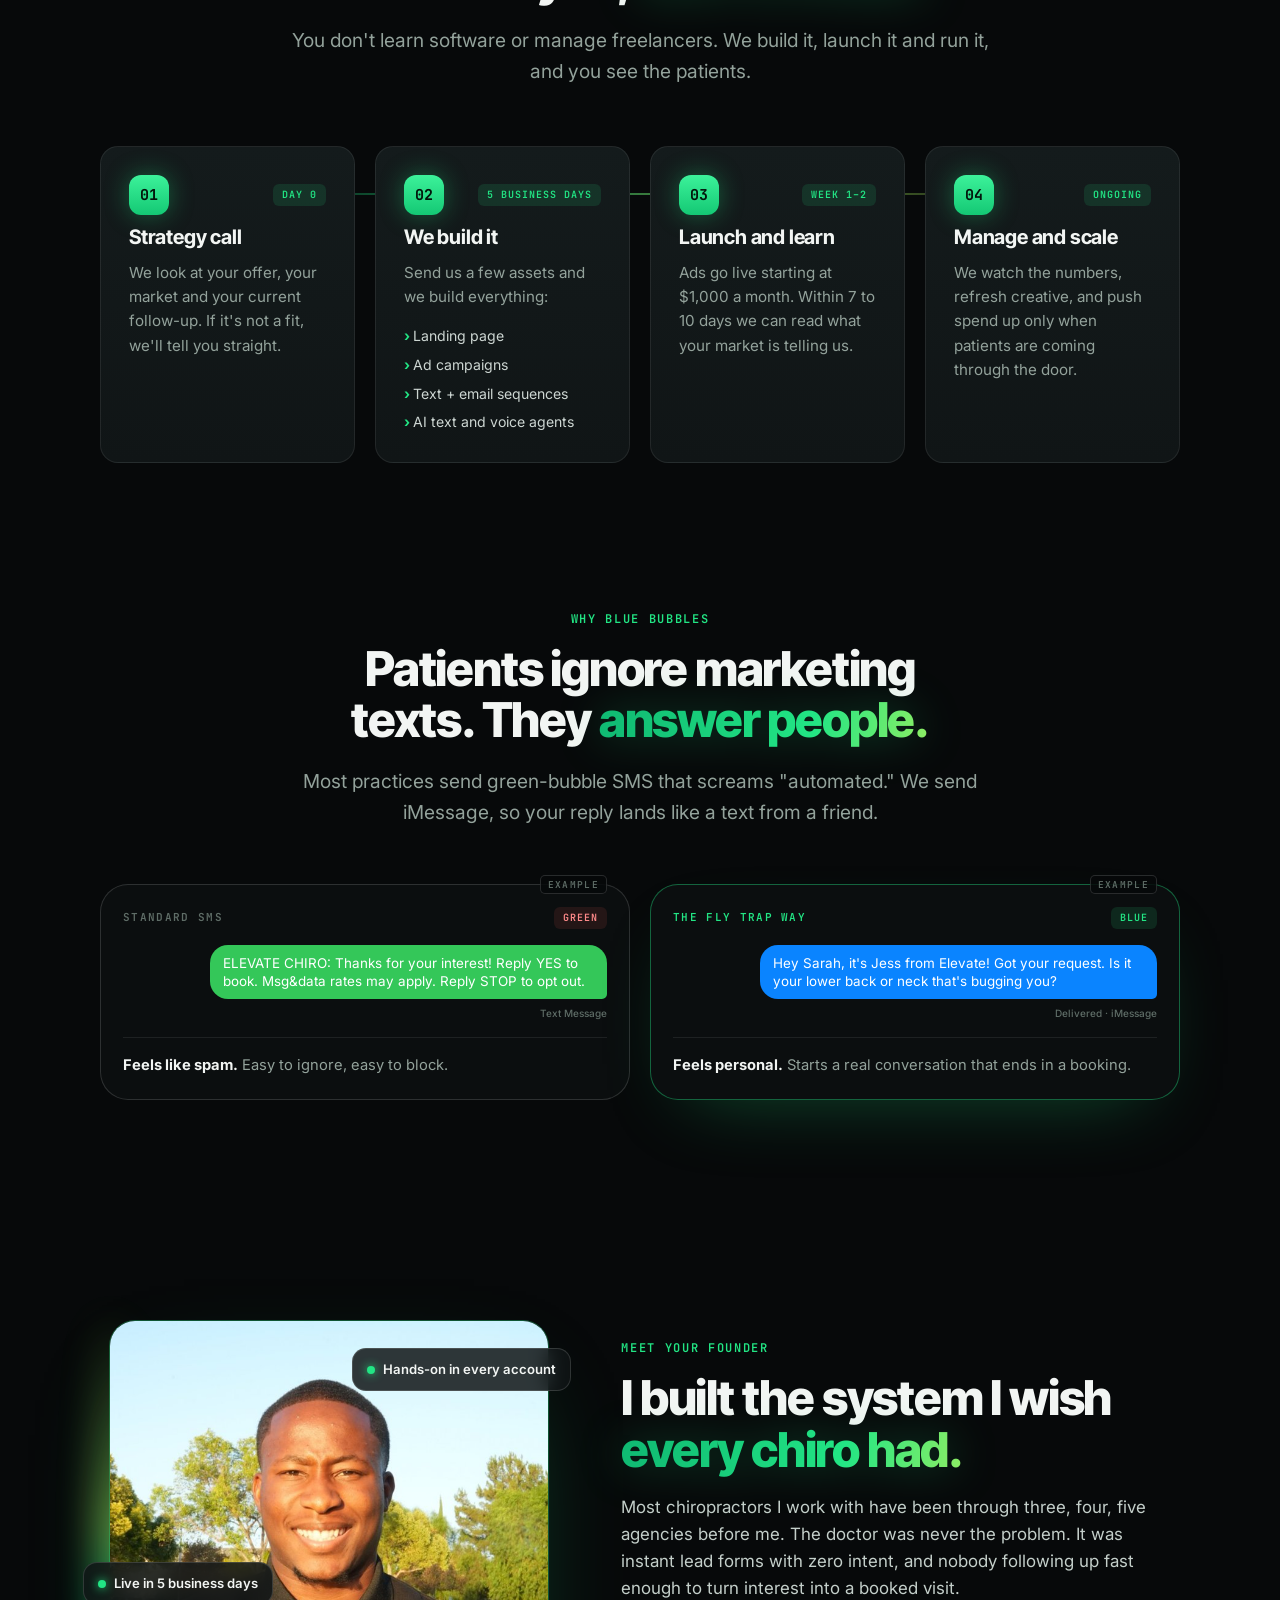
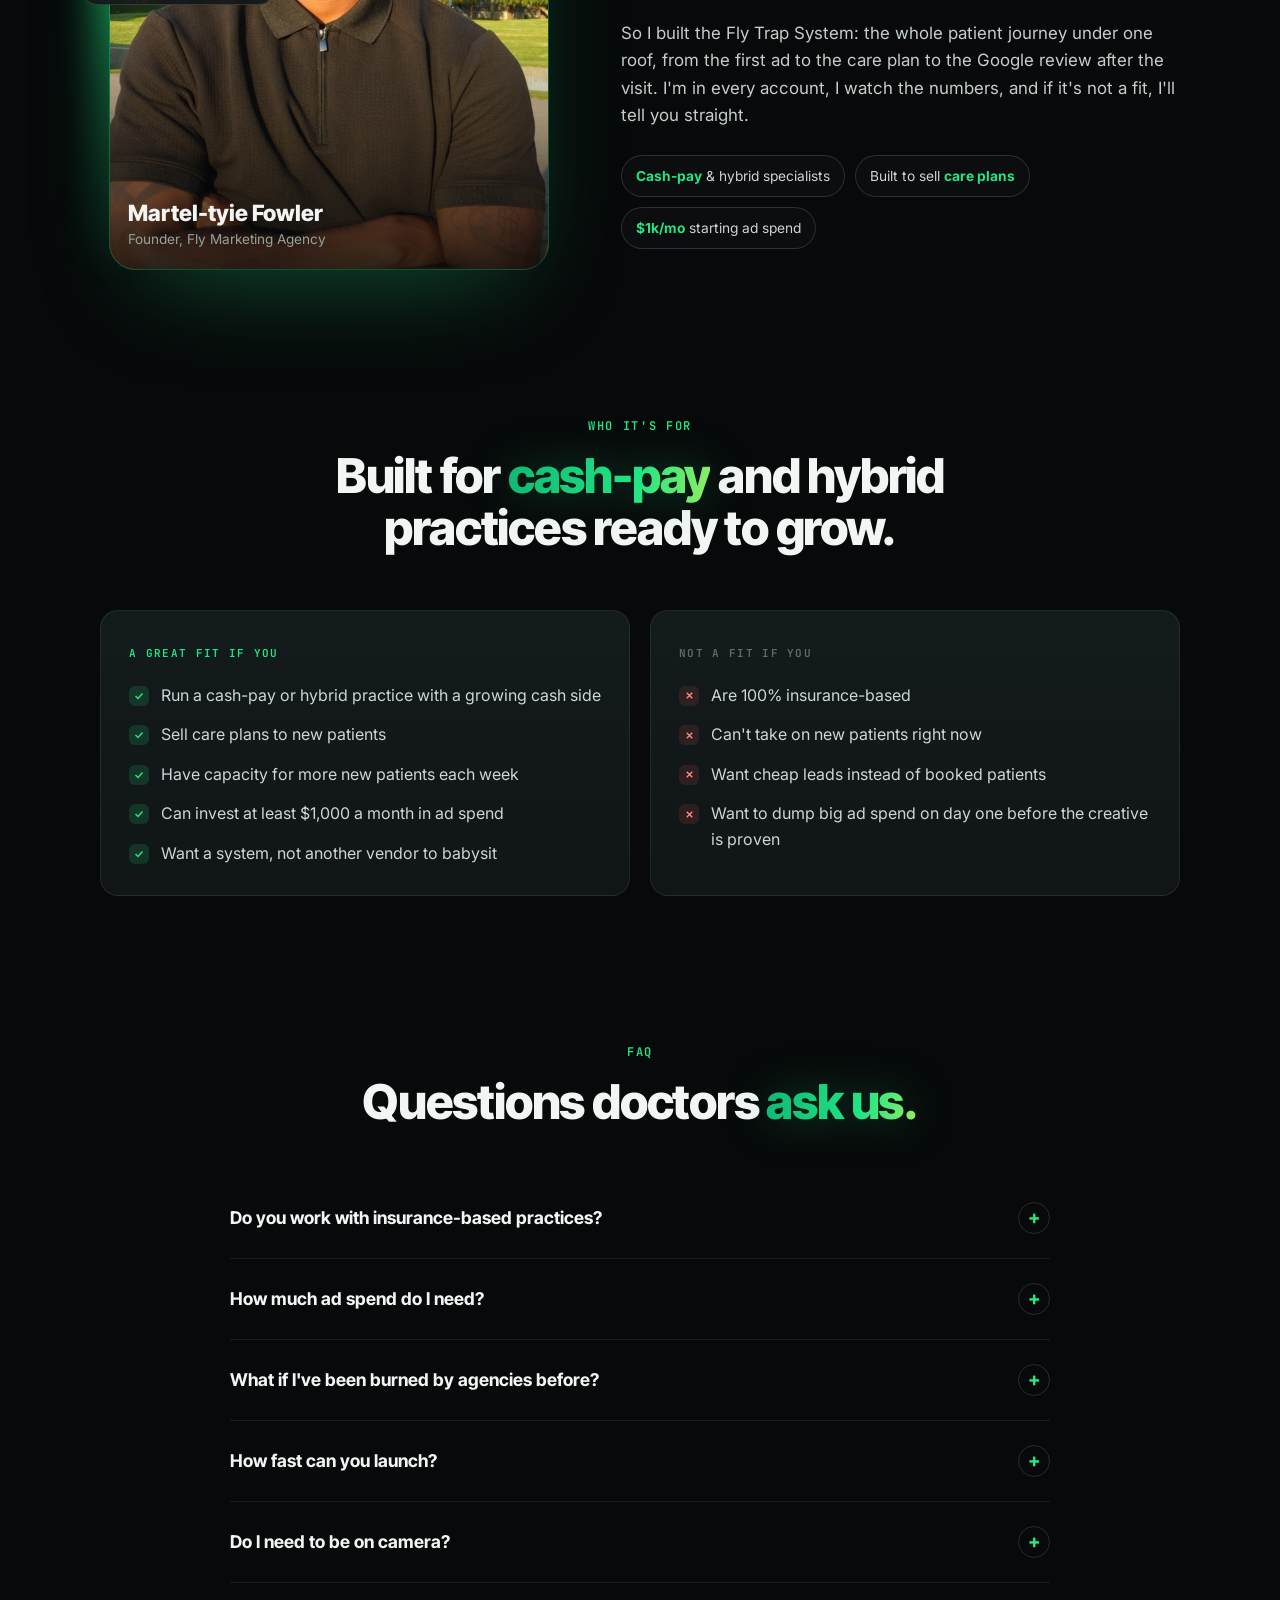
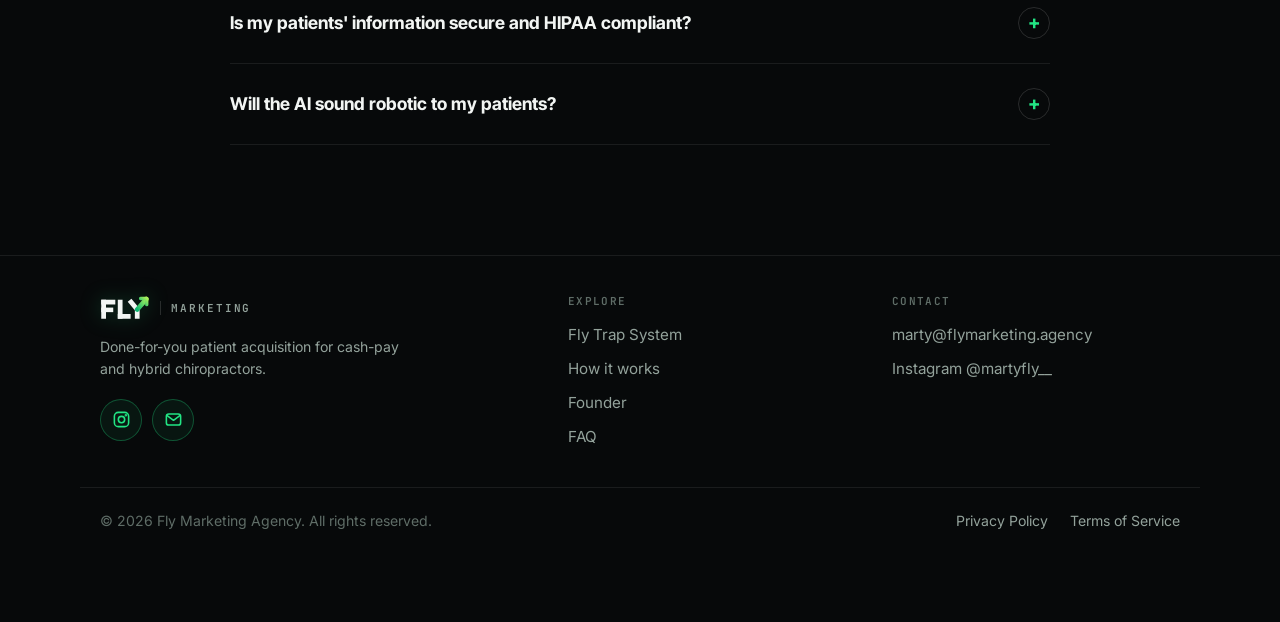
==== commit 9cd47a81: "Label example mockups, add HIPAA FAQ, remove Hive tier mention Co-Authored-By: Claude Opus 5.5 <nore" ====
--- a/index.html
+++ b/index.html
@@ -370,7 +370,11 @@
 /* blue vs green */
 .vs{display:grid;grid-template-columns:1fr 1fr;gap:20px;margin-top:56px}
 @media (max-width:760px){.vs{grid-template-columns:1fr}}
-.phone{border-radius:28px;padding:22px;background:#0b0e0f;border:1px solid var(--line-2)}
+.phone{border-radius:28px;padding:22px;background:#0b0e0f;border:1px solid var(--line-2);position:relative}
+.ex{position:absolute;top:10px;right:12px;z-index:2;font:600 9.5px/1 "JetBrains Mono",monospace;letter-spacing:.14em;text-transform:uppercase;color:var(--dim);padding:4px 7px;border:1px solid var(--line-2);border-radius:5px;background:rgba(7,9,10,.85)}
+.js .chat > .ex{opacity:1;transform:none}
+.mock.chat{padding-top:40px}
+.phone .ex{top:-10px;right:22px}
 .phone .top{display:flex;justify-content:space-between;align-items:center;margin-bottom:16px}
 .phone .verdict{margin-top:18px;padding-top:16px;border-top:1px solid var(--line);font-size:.92rem;color:var(--muted)}
 .phone .verdict b{color:var(--text)}
@@ -642,7 +646,7 @@
       <article class="card wide reveal">
         <div class="head"><span class="num">04</span><h3>AI lead response in under 60 seconds</h3></div>
         <p>An AI assistant texts every new lead by blue-bubble iMessage within a minute. It reads like a real person texting, because to the patient it's your practice.</p>
-        <div class="mock chat">
+        <div class="mock chat"><span class="ex">Example</span>
           <div class="stamp">TODAY 7:42 PM · LEAD CAME IN 38s AGO</div>
           <div class="bub out">Hey Sarah! It's Jess from Elevate Chiropractic. Saw you were asking about the lower back special. What's been going on?</div>
           <div class="bub in">It's been killing me for 2 weeks, can't sit at work</div>
@@ -654,7 +658,7 @@
       <article class="card wide reveal">
         <div class="head"><span class="num">05</span><h3>AI voice agent that books</h3></div>
         <p>A natural-sounding voice agent calls the lead, answers their questions and books them straight onto your calendar. If it can't book or a human is needed, it hands off to your front desk.</p>
-        <div class="mock call">
+        <div class="mock call"><span class="ex">Example</span>
           <div class="who"><div class="avatar">AI</div><div>Calling Sarah M.<small>Voice agent · 01:47</small></div></div>
           <div class="wave" aria-hidden="true">
             <span style="animation-delay:0s"></span><span style="animation-delay:.1s"></span><span style="animation-delay:.2s"></span><span style="animation-delay:.3s"></span><span style="animation-delay:.4s"></span><span style="animation-delay:.5s"></span><span style="animation-delay:.6s"></span><span style="animation-delay:.5s"></span><span style="animation-delay:.4s"></span><span style="animation-delay:.3s"></span><span style="animation-delay:.2s"></span><span style="animation-delay:.1s"></span><span style="animation-delay:0s"></span><span style="animation-delay:.15s"></span><span style="animation-delay:.35s"></span>
@@ -748,7 +752,7 @@
     <h2 class="reveal">Patients ignore marketing texts. They <span class="g">answer people.</span></h2>
     <p class="lead reveal" style="margin-top:20px">Most practices send green-bubble SMS that screams "automated." We send iMessage, so your reply lands like a text from a friend.</p>
     <div class="vs" style="text-align:left">
-      <div class="phone reveal">
+      <div class="phone reveal"><span class="ex">Example</span>
         <div class="top"><span class="mono">Standard SMS</span><span class="chip bad">GREEN</span></div>
         <div class="chat">
           <div class="bub green">ELEVATE CHIRO: Thanks for your interest! Reply YES to book. Msg&amp;data rates may apply. Reply STOP to opt out.</div>
@@ -756,7 +760,7 @@
         </div>
         <p class="verdict"><b>Feels like spam.</b> Easy to ignore, easy to block.</p>
       </div>
-      <div class="phone win reveal">
+      <div class="phone win reveal"><span class="ex">Example</span>
         <div class="top"><span class="mono" style="color:var(--green)">The Fly Trap way</span><span class="chip ok">BLUE</span></div>
         <div class="chat">
           <div class="bub out">Hey Sarah, it's Jess from Elevate! Got your request. Is it your lower back or neck that's bugging you?</div>
@@ -846,7 +850,11 @@
       </div></div></details>
       <details class="reveal"><summary>Do I need to be on camera?</summary><div class="ans"><div>
         <p>Not required, but it helps. Video ads with the doctor on camera consistently outperform image-only ads for cash-pay care, because patients want to see the person they're trusting with their body.</p>
-        <p>If you're comfortable on camera, we'll script it and you shoot it on your phone. If you're not, we can run image ads and UGC-style content and still get results; it just takes longer to build trust. The Hive tier includes professional content shoots where I come to your clinic with a camera.</p>
+        <p>If you're comfortable on camera, we'll script it and you shoot it on your phone. If you're not, we can run image ads and UGC-style content and still get results; it just takes longer to build trust.</p>
+      </div></div></details>
+      <details class="reveal"><summary>Is my patients' information secure and HIPAA compliant?</summary><div class="ans"><div>
+        <p>Yes. Everything we run for your practice is set up to be HIPAA compliant, from the landing page and CRM to the text messages and AI calls.</p>
+        <p>We only collect the contact and scheduling information needed to book the visit, never treatment records, and access is limited to your team and ours.</p>
       </div></div></details>
       <details class="reveal"><summary>Will the AI sound robotic to my patients?</summary><div class="ans"><div>
         <p>No. The text assistant writes like your front desk and sends as a blue-bubble iMessage. The voice agent sounds natural and conversational. Anything it can't handle gets passed to your team with full context, so no lead falls through the cracks.</p>
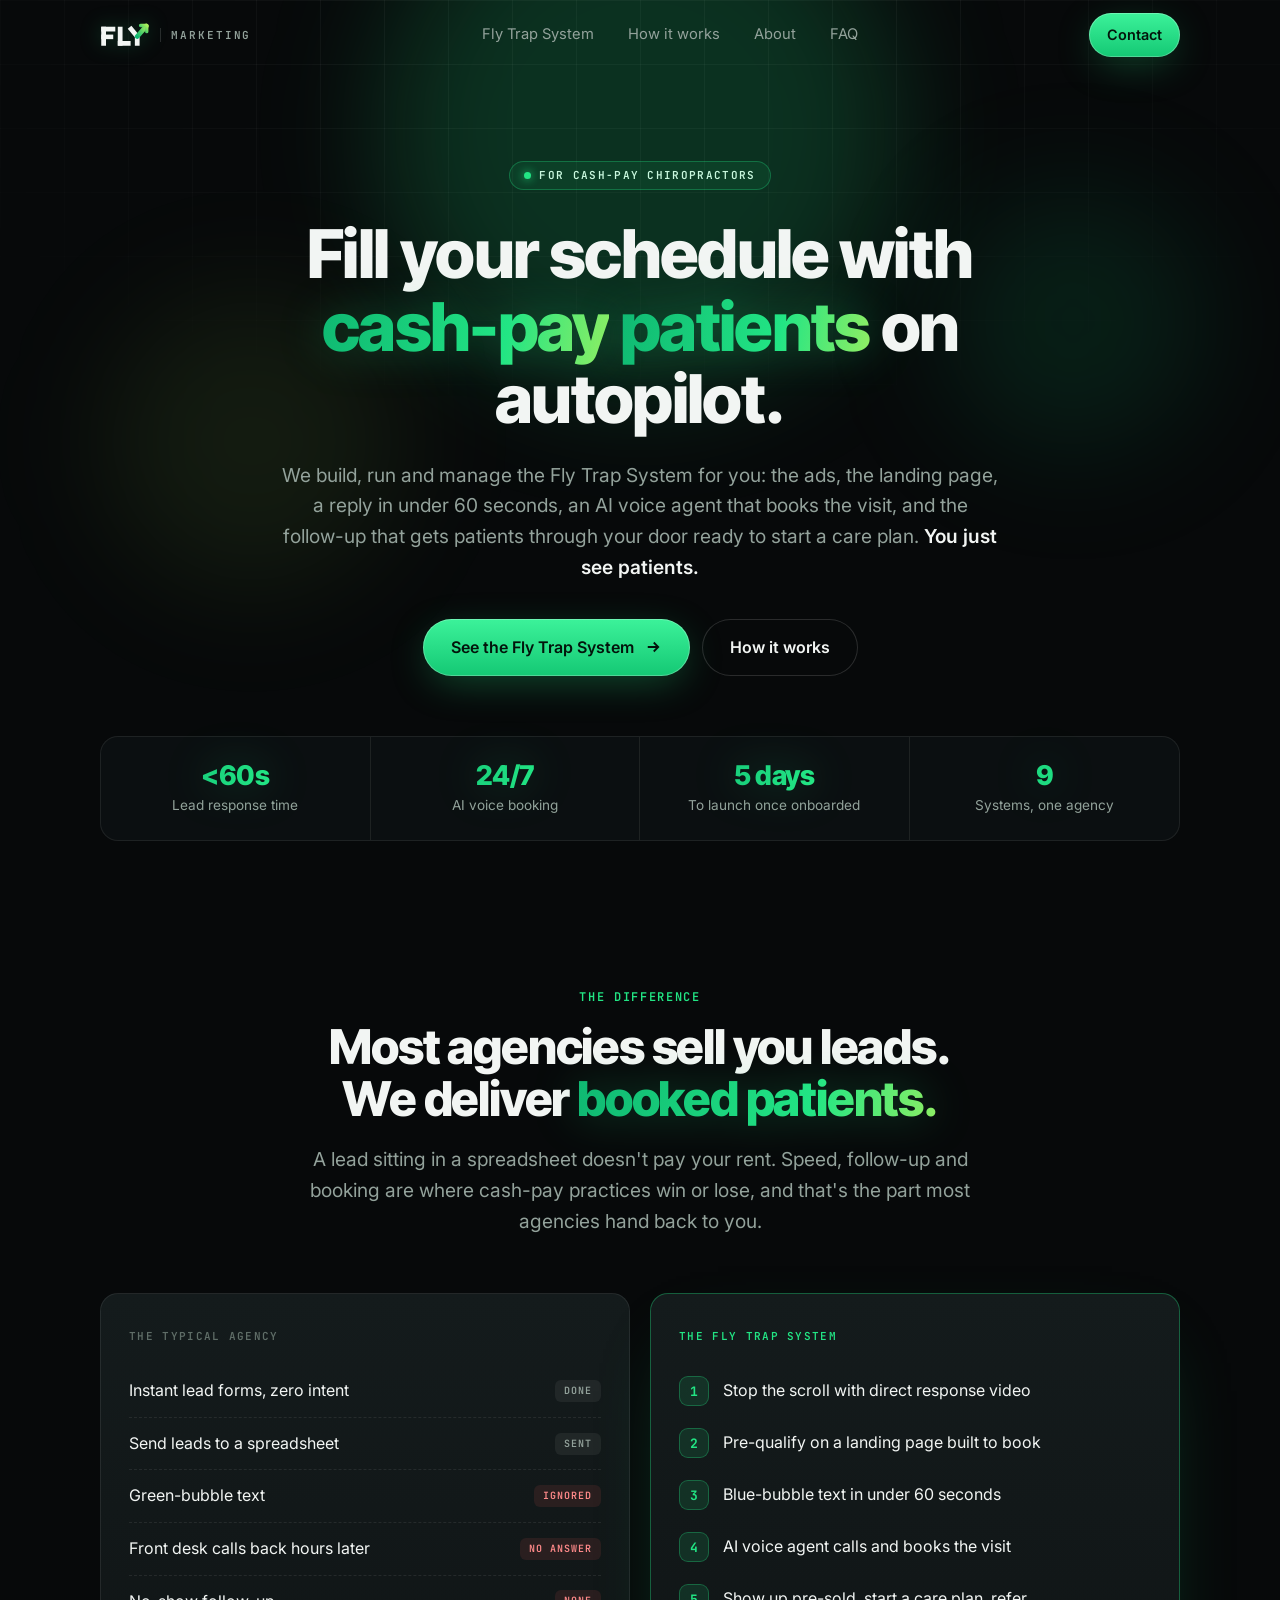
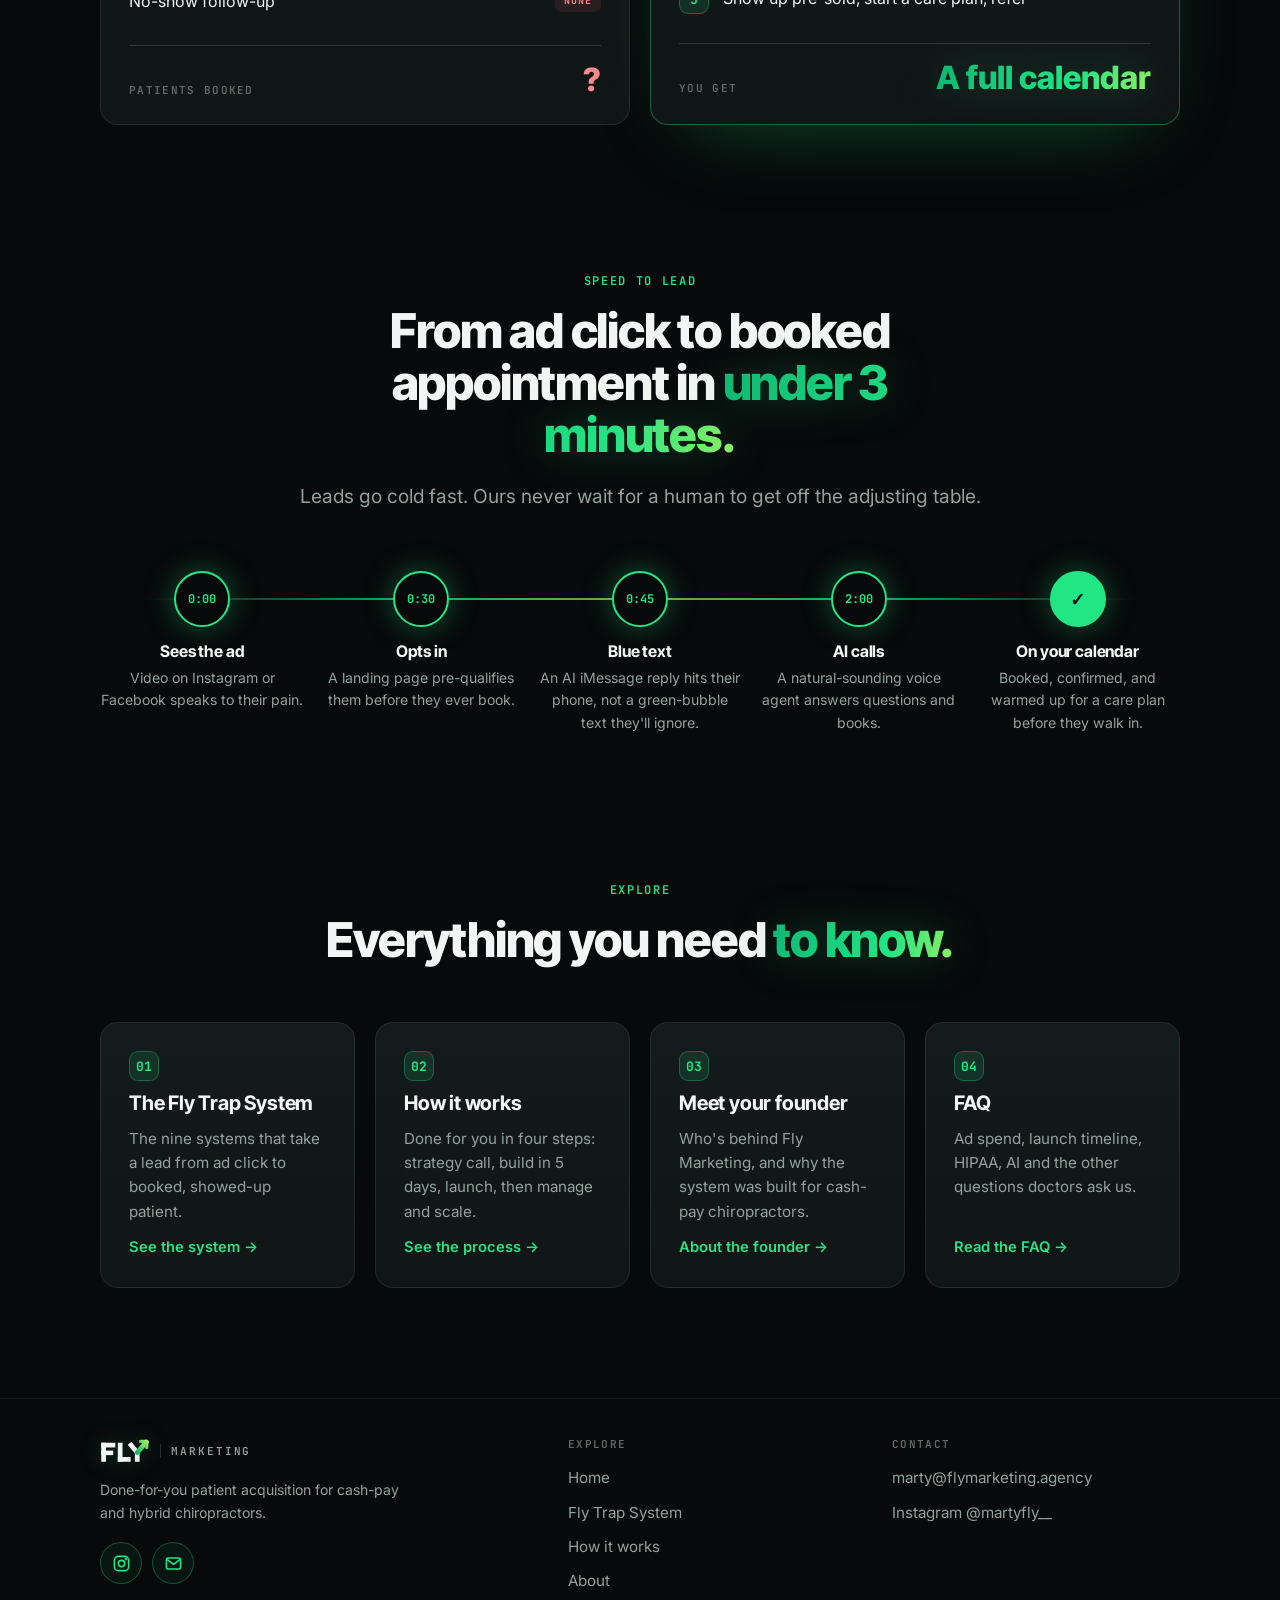
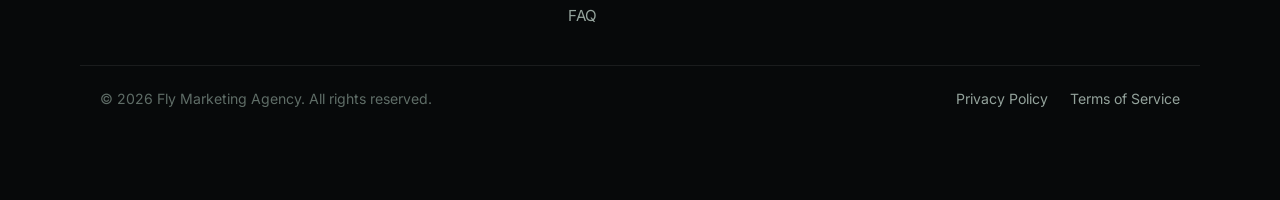
==== commit 8a0c8290: "Split site into separate pages for Google sitelinks Home, Fly Trap System, How It Works, About and F" ====
--- a/index.html
+++ b/index.html
@@ -13,15 +13,16 @@
 <meta property="og:type" content="website">
 <meta property="og:site_name" content="Fly Marketing Agency">
 <meta property="og:title" content="Fly Marketing Agency | Patient Acquisition for Cash-Pay Chiropractors">
-<meta property="og:description" content="The Fly Trap System: ads, AI texting, an AI voice agent that books the appointment, and the follow-up that gets patients through the door.">
+<meta property="og:description" content="Fly Marketing Agency fills cash-pay and hybrid chiropractic schedules with the Fly Trap System: direct response video ads, a pre-qualifying landing page, blue-bubble AI texting in under 60 seconds, an AI voice agent that books patients, nurture, reactivation, reviews and referrals.">
 <meta property="og:url" content="https://www.flymarketing.agency/">
 <meta property="og:image" content="https://www.flymarketing.agency/og-image.png">
 <meta name="twitter:card" content="summary_large_image">
 
-<link rel="icon" href="favicon.svg" type="image/svg+xml">
+<link rel="icon" href="/favicon.svg" type="image/svg+xml">
 <link rel="preconnect" href="https://fonts.googleapis.com">
 <link rel="preconnect" href="https://fonts.gstatic.com" crossorigin>
 <link href="https://fonts.googleapis.com/css2?family=Inter:wght@400;500;600&family=Inter+Tight:wght@600;700;800&family=JetBrains+Mono:wght@500;600&display=swap" rel="stylesheet">
+<link rel="stylesheet" href="/site.css">
 
 <script type="application/ld+json">
 {
@@ -40,469 +41,6 @@
   "knowsAbout": ["Chiropractic marketing", "Facebook ads", "Instagram ads", "AI appointment setting", "Chiropractic care plans", "Cash-pay patient acquisition"]
 }
 </script>
-
-<style>
-:root{
-  --bg:#07090a;
-  --card:#101516;
-  --card-2:#141b1c;
-  --line:rgba(255,255,255,.08);
-  --line-2:rgba(255,255,255,.14);
-  --text:#f2f5f3;
-  --muted:#93a29b;
-  --dim:#5f6d67;
-  --green:#22e584;
-  --green-2:#a8f05c;
-  --green-3:#0fb872;
-  --green-glow:rgba(34,229,132,.35);
-  --imsg:#0a84ff;
-  --sms:#34c759;
-  --radius:18px;
-  --max:1120px;
-  --ease:cubic-bezier(.2,.7,.2,1);
-}
-*{box-sizing:border-box;margin:0;padding:0}
-html{scroll-behavior:smooth;overflow-x:clip}
-body{
-  background:var(--bg);
-  color:var(--text);
-  font:16px/1.6 Inter,system-ui,sans-serif;
-  -webkit-font-smoothing:antialiased;
-  overflow-x:hidden;
-}
-body::before{
-  content:"";position:fixed;inset:0;z-index:-2;
-  background-image:
-    linear-gradient(var(--line) 1px,transparent 1px),
-    linear-gradient(90deg,var(--line) 1px,transparent 1px);
-  background-size:64px 64px;
-  mask-image:radial-gradient(ellipse 80% 60% at 50% 0%,#000 30%,transparent 85%);
-  opacity:.55;
-}
-a{color:inherit;text-decoration:none}
-img{max-width:100%;display:block}
-.wrap{max-width:var(--max);margin:0 auto;padding:0 20px}
-section{padding:110px 0;scroll-margin-top:70px}
-.center{text-align:center}
-
-/* ---------- type ---------- */
-h1,h2,h3{font-family:"Inter Tight",Inter,sans-serif;letter-spacing:-.025em;line-height:1.08}
-h1{font-size:clamp(2.3rem,5.6vw,4.2rem);font-weight:800;max-width:15ch;margin:0 auto}
-h2{font-size:clamp(1.9rem,4vw,3rem);font-weight:800;max-width:20ch}
-.center h2{margin-left:auto;margin-right:auto}
-h3{font-size:1.25rem;font-weight:700;letter-spacing:-.01em}
-.lead{color:var(--muted);font-size:clamp(1.05rem,1.6vw,1.2rem);max-width:60ch}
-.center .lead{margin-left:auto;margin-right:auto}
-.eyebrow{
-  font:600 12px/1 "JetBrains Mono",monospace;letter-spacing:.14em;text-transform:uppercase;
-  color:var(--green);margin-bottom:18px;display:block
-}
-
-/* the green word finish */
-.g{
-  background:linear-gradient(100deg,var(--green-3) 0%,var(--green) 30%,var(--green-2) 50%,var(--green) 70%,var(--green-3) 100%);
-  background-size:220% 100%;
-  -webkit-background-clip:text;background-clip:text;color:transparent;
-  animation:sheen 6s ease-in-out infinite;
-  filter:drop-shadow(0 0 22px rgba(34,229,132,.28));
-}
-@keyframes sheen{0%,100%{background-position:0% 50%}50%{background-position:100% 50%}}
-
-/* ---------- buttons / pills ---------- */
-.btn{
-  display:inline-flex;align-items:center;gap:10px;
-  padding:16px 28px;border-radius:999px;font-weight:600;font-size:1rem;
-  background:linear-gradient(180deg,#3cf29a,#14c874);color:#03140b;
-  box-shadow:0 0 0 1px rgba(255,255,255,.25) inset,0 10px 40px -8px var(--green-glow);
-  transition:transform .25s var(--ease),box-shadow .25s;position:relative;overflow:hidden;
-}
-.btn::after{
-  content:"";position:absolute;top:0;bottom:0;width:40%;left:-60%;
-  background:linear-gradient(100deg,transparent,rgba(255,255,255,.55),transparent);
-  transform:skewX(-20deg);transition:left .6s var(--ease);
-}
-.btn:hover::after{left:120%}
-.btn:hover{transform:translateY(-2px);box-shadow:0 0 0 1px rgba(255,255,255,.35) inset,0 16px 50px -6px var(--green-glow)}
-.btn svg{width:18px;height:18px;transition:transform .25s var(--ease)}
-.btn:hover svg{transform:translateX(4px)}
-.pill{
-  display:inline-flex;align-items:center;gap:8px;padding:8px 14px;border-radius:999px;
-  background:rgba(34,229,132,.08);border:1px solid rgba(34,229,132,.3);
-  font:600 11px/1 "JetBrains Mono",monospace;letter-spacing:.12em;text-transform:uppercase;color:#c9f8de;
-}
-.pill i{width:7px;height:7px;border-radius:50%;background:var(--green);box-shadow:0 0 10px var(--green);animation:pulse 2s infinite}
-@keyframes pulse{50%{opacity:.35}}
-.note{color:var(--dim);font-size:.9rem;margin-top:14px}
-
-/* ---------- progress + nav ---------- */
-.progress{
-  position:fixed;top:0;left:0;right:0;height:3px;z-index:60;transform-origin:0 50%;transform:scaleX(0);
-  background:linear-gradient(90deg,var(--green-3),var(--green),var(--green-2));box-shadow:0 0 12px var(--green-glow);
-}
-nav{
-  position:sticky;top:0;z-index:50;border-bottom:1px solid transparent;
-  transition:background .3s,border-color .3s,backdrop-filter .3s;
-}
-nav.scrolled{background:rgba(7,9,10,.75);backdrop-filter:blur(14px);-webkit-backdrop-filter:blur(14px);border-bottom-color:var(--line)}
-nav .wrap{display:flex;align-items:center;justify-content:space-between;height:70px;transition:height .3s}
-nav.scrolled .wrap{height:60px}
-.logo{display:flex;align-items:center;gap:10px;font:800 1.05rem "Inter Tight",sans-serif;letter-spacing:-.02em}
-.logo svg{height:24px;width:auto;overflow:visible;filter:drop-shadow(0 0 10px rgba(34,229,132,.25))}
-.logo .arw{transition:transform .35s var(--ease)}
-.logo:hover .arw{transform:translate(2px,-2px)}
-.logo span{color:var(--muted);font:600 11px "JetBrains Mono",monospace;letter-spacing:.18em;text-transform:uppercase;padding-left:10px;border-left:1px solid var(--line-2)}
-@media (max-width:420px){.logo span{display:none}}
-nav .links{display:flex;gap:6px;font-size:.92rem;color:var(--muted)}
-nav .links a{padding:8px 14px;border-radius:999px;transition:color .2s,background .2s}
-nav .links a:hover{color:var(--text)}
-nav .links a.active{color:var(--green);background:rgba(34,229,132,.1)}
-nav .btn{padding:10px 18px;font-size:.9rem}
-.menu-btn{display:none;width:42px;height:42px;border-radius:12px;border:1px solid var(--line-2);background:transparent;cursor:pointer;position:relative}
-.menu-btn span{position:absolute;left:11px;right:11px;height:2px;background:var(--text);border-radius:2px;transition:transform .3s var(--ease),opacity .2s}
-.menu-btn span:nth-child(1){top:14px}.menu-btn span:nth-child(2){top:20px}.menu-btn span:nth-child(3){top:26px}
-nav.open .menu-btn span:nth-child(1){transform:translateY(6px) rotate(45deg)}
-nav.open .menu-btn span:nth-child(2){opacity:0}
-nav.open .menu-btn span:nth-child(3){transform:translateY(-6px) rotate(-45deg)}
-.nav-right{display:flex;gap:10px;align-items:center}
-@media (max-width:860px){
-  .menu-btn{display:block}
-  nav .links{
-    position:absolute;top:100%;left:0;right:0;flex-direction:column;gap:0;padding:8px 20px 20px;
-    background:rgba(7,9,10,.96);backdrop-filter:blur(14px);border-bottom:1px solid var(--line);
-    clip-path:inset(0 0 100% 0);transition:clip-path .4s var(--ease);
-  }
-  nav.open .links{clip-path:inset(0 0 0 0)}
-  nav .links a{padding:14px 4px;border-radius:0;border-bottom:1px solid var(--line);font-size:1.05rem}
-  nav .links a.active{background:none}
-  nav .nav-right .btn{display:none}
-}
-
-/* ---------- hero ---------- */
-.hero{padding:90px 0 40px;text-align:center;position:relative}
-.orb{position:absolute;border-radius:50%;filter:blur(60px);z-index:-1;pointer-events:none}
-.orb.a{width:520px;height:520px;left:50%;top:-200px;margin-left:-260px;background:rgba(34,229,132,.18);animation:drift 14s ease-in-out infinite}
-.orb.b{width:300px;height:300px;left:8%;top:220px;background:rgba(168,240,92,.08);animation:drift 18s ease-in-out infinite reverse}
-.orb.c{width:260px;height:260px;right:6%;top:120px;background:rgba(15,184,114,.12);animation:drift 16s ease-in-out infinite}
-@keyframes drift{0%,100%{transform:translate(0,0)}33%{transform:translate(40px,30px)}66%{transform:translate(-30px,20px)}}
-.hero .pill{margin-bottom:28px}
-.hero .lead{margin:24px auto 0}
-h1 .w{display:inline-block;opacity:0;transform:translateY(.5em) rotate(2deg);filter:blur(6px);
-  animation:wordIn .8s var(--ease) forwards;animation-delay:calc(var(--i) * 70ms + 150ms)}
-@keyframes wordIn{to{opacity:1;transform:none;filter:blur(0)}}
-.fade-up{opacity:0;transform:translateY(16px);animation:fadeUp .8s var(--ease) forwards}
-@keyframes fadeUp{to{opacity:1;transform:none}}
-.hero-actions{margin-top:36px;display:flex;gap:12px;justify-content:center;flex-wrap:wrap}
-.btn-ghost{background:transparent;color:var(--text);box-shadow:0 0 0 1px var(--line-2) inset}
-.btn-ghost:hover{box-shadow:0 0 0 1px var(--green) inset}
-.btn-ghost::after{display:none}
-
-.strip{
-  margin-top:60px;display:grid;grid-template-columns:repeat(4,1fr);
-  border:1px solid var(--line);border-radius:var(--radius);background:rgba(16,21,22,.6);
-}
-.strip div{padding:22px 18px;text-align:center;border-right:1px solid var(--line)}
-.strip div:last-child{border-right:0}
-.strip b{display:block;font:800 1.7rem "Inter Tight",sans-serif;letter-spacing:-.02em}
-.strip div > span{color:var(--muted);font-size:.85rem}
-@media (max-width:720px){
-  .strip{grid-template-columns:1fr 1fr}
-  .strip div:nth-child(2){border-right:0}
-  .strip div:nth-child(-n+2){border-bottom:1px solid var(--line)}
-}
-
-
-/* ---------- cards ---------- */
-.card{
-  background:linear-gradient(180deg,var(--card-2),var(--card));
-  border:1px solid var(--line);border-radius:var(--radius);padding:28px;position:relative;
-  transition:border-color .3s,transform .4s var(--ease),box-shadow .4s;
-}
-.card::before{
-  content:"";position:absolute;inset:0;border-radius:inherit;pointer-events:none;opacity:0;transition:opacity .3s;
-  background:radial-gradient(420px circle at var(--mx,50%) var(--my,50%),rgba(34,229,132,.10),transparent 45%);
-}
-.card:hover::before{opacity:1}
-.card:hover{border-color:rgba(34,229,132,.28)}
-.mono{font:600 11px/1 "JetBrains Mono",monospace;letter-spacing:.12em;text-transform:uppercase;color:var(--dim)}
-
-/* difference */
-.diff{display:grid;grid-template-columns:1fr 1fr;gap:20px;margin-top:56px}
-@media (max-width:820px){.diff{grid-template-columns:1fr}}
-.row{display:flex;justify-content:space-between;align-items:center;padding:13px 0;border-bottom:1px dashed var(--line)}
-.row:last-of-type{border-bottom:0}
-.chip{font:600 10px/1 "JetBrains Mono",monospace;letter-spacing:.1em;padding:6px 9px;border-radius:6px;background:rgba(255,255,255,.06);color:var(--muted);white-space:nowrap}
-.chip.ok{background:rgba(34,229,132,.12);color:var(--green)}
-.chip.bad{background:rgba(255,92,92,.1);color:#ff8a8a}
-.total{margin-top:18px;padding-top:18px;border-top:1px solid var(--line-2);display:flex;justify-content:space-between;align-items:end;gap:12px}
-.total b{font:800 2rem "Inter Tight",sans-serif;line-height:1}
-.bad-card .total b{color:#ff8a8a}
-.good-card{border-color:rgba(34,229,132,.35)!important;box-shadow:0 30px 80px -40px var(--green-glow)}
-.step{display:flex;gap:14px;align-items:center;padding:11px 0}
-.num{
-  flex:none;width:30px;height:30px;border-radius:9px;display:grid;place-items:center;
-  font:700 13px "JetBrains Mono",monospace;background:rgba(34,229,132,.12);color:var(--green);border:1px solid rgba(34,229,132,.3)
-}
-
-/* speed timeline */
-.timeline{margin-top:60px;position:relative;display:grid;grid-template-columns:repeat(5,1fr);gap:14px}
-.timeline::before{
-  content:"";position:absolute;left:4%;right:4%;top:27px;height:2px;transform-origin:0 50%;transform:scaleX(0);
-  transition:transform 1.6s var(--ease) .2s;
-  background:linear-gradient(90deg,transparent,var(--green),var(--green-2),var(--green),transparent);opacity:.7
-}
-.timeline.in::before{transform:scaleX(1)}
-.tick{text-align:center;position:relative}
-.tick .dot{
-  width:56px;height:56px;margin:0 auto 16px;border-radius:50%;display:grid;place-items:center;
-  background:var(--bg);border:2px solid var(--green);box-shadow:0 0 30px var(--green-glow);
-  font:700 12px "JetBrains Mono",monospace;color:var(--green)
-}
-.tick:last-child .dot{background:var(--green);color:#03140b;font-size:18px;animation:ring 2.4s infinite}
-@keyframes ring{0%{box-shadow:0 0 0 0 rgba(34,229,132,.5)}70%{box-shadow:0 0 0 18px rgba(34,229,132,0)}100%{box-shadow:0 0 0 0 rgba(34,229,132,0)}}
-.tick h3{font-size:1rem;margin-bottom:6px}
-.tick p{color:var(--muted);font-size:.88rem}
-@media (max-width:820px){
-  .timeline{grid-template-columns:1fr;gap:0}
-  .timeline::before{left:27px;right:auto;top:10px;bottom:10px;width:2px;height:auto;transform-origin:50% 0;transform:scaleY(0);
-    background:linear-gradient(180deg,var(--green),var(--green-2),var(--green))}
-  .timeline.in::before{transform:scaleY(1)}
-  .tick{display:grid;grid-template-columns:56px 1fr;gap:18px;text-align:left;padding-bottom:26px}
-  .tick .dot{margin:0}
-}
-
-/* stack grid */
-.stack{display:grid;grid-template-columns:repeat(6,1fr);gap:20px;margin-top:60px}
-.stack .card{grid-column:span 2;display:flex;flex-direction:column;gap:14px;overflow:hidden}
-.stack .card.wide{grid-column:span 3}
-.stack .card.full{grid-column:1/-1}
-.stack .card p{color:var(--muted);font-size:.95rem}
-.stack .card .head{display:flex;align-items:center;gap:12px}
-.stack .card:hover{transform:translateY(-4px);box-shadow:0 24px 60px -30px var(--green-glow)}
-.mock{margin-top:auto;border-radius:14px;background:#0a0d0e;border:1px solid var(--line);padding:16px;min-height:150px;position:relative}
-@media (max-width:960px){.stack .card,.stack .card.wide{grid-column:span 3}}
-@media (max-width:640px){.stack{grid-template-columns:1fr}.stack .card,.stack .card.wide,.stack .card.full{grid-column:auto}}
-
-/* mock: ad creative */
-.ads{display:flex;gap:10px}
-.ad{flex:1;aspect-ratio:9/16;max-height:170px;border-radius:10px;position:relative;overflow:hidden;
-  background:linear-gradient(170deg,#1d2a26,#0f1514);transition:transform .4s var(--ease)}
-.card:hover .ad:nth-child(1){transform:translateY(-6px) rotate(-2deg)}
-.card:hover .ad:nth-child(2){transform:translateY(-10px)}
-.card:hover .ad:nth-child(3){transform:translateY(-6px) rotate(2deg)}
-.ad::after{content:"";position:absolute;inset:auto 8px 10px 8px;height:22px;border-radius:6px;background:rgba(34,229,132,.85)}
-.ad::before{content:"";position:absolute;inset:0;background:linear-gradient(110deg,transparent 30%,rgba(255,255,255,.08) 50%,transparent 70%);background-size:250% 100%;animation:shimmer 3s infinite}
-@keyframes shimmer{from{background-position:150% 0}to{background-position:-100% 0}}
-.ad .ph{position:absolute;top:30%;left:50%;transform:translateX(-50%);width:34px;height:34px;border-radius:50%;background:rgba(255,255,255,.12)}
-.ad.sq{aspect-ratio:1}
-.ad .lbl{position:absolute;top:8px;left:8px;font:600 9px "JetBrains Mono";letter-spacing:.08em;color:var(--muted)}
-
-/* mock: landing */
-.lp .bar{height:8px;border-radius:4px;background:rgba(255,255,255,.08);margin-bottom:8px}
-.lp .bar.h{height:14px;width:80%;background:rgba(255,255,255,.18)}
-.lp .bar.s{width:55%}
-.lp .field{height:26px;border-radius:7px;border:1px solid var(--line-2);margin-top:10px;position:relative;overflow:hidden}
-.lp .field::after{content:"";position:absolute;left:10px;top:7px;width:1.5px;height:12px;background:var(--green);animation:blink 1s steps(1) infinite}
-@keyframes blink{50%{opacity:0}}
-.lp .cta{height:30px;border-radius:7px;background:var(--green);margin-top:10px;display:grid;place-items:center;font:700 11px Inter;color:#03140b}
-.lp .metric{display:flex;justify-content:space-between;margin-top:12px;font:600 11px "JetBrains Mono";color:var(--muted)}
-.lp .metric b{color:var(--green)}
-
-/* mock: chat */
-.chat{display:flex;flex-direction:column;gap:8px;font-size:.84rem;line-height:1.35}
-.bub{max-width:82%;padding:9px 13px;border-radius:18px}
-.bub.out{align-self:flex-end;background:var(--imsg);color:#fff;border-bottom-right-radius:5px}
-.bub.in{align-self:flex-start;background:#2a2f31;color:#e9eceb;border-bottom-left-radius:5px}
-.bub.green{align-self:flex-end;background:var(--sms);color:#fff;border-bottom-right-radius:5px}
-.chat .meta{align-self:flex-end;font:500 10px Inter;color:var(--dim)}
-.chat .stamp{text-align:center;font:600 10px "JetBrains Mono";color:var(--dim);letter-spacing:.06em}
-.js .chat > *{opacity:0;transform:translateY(10px) scale(.96);transition:opacity .5s var(--ease),transform .5s var(--ease)}
-.in .chat > *, .chat.in > *{opacity:1;transform:none}
-.chat > *:nth-child(2){transition-delay:.35s}.chat > *:nth-child(3){transition-delay:1.1s}
-.chat > *:nth-child(4){transition-delay:1.8s}.chat > *:nth-child(5){transition-delay:2.2s}
-
-/* mock: voice call */
-.call{display:flex;flex-direction:column;align-items:center;gap:12px}
-.call .who{display:flex;align-items:center;gap:10px;width:100%}
-.avatar{width:38px;height:38px;border-radius:50%;background:linear-gradient(135deg,var(--green),var(--green-3));display:grid;place-items:center;font:700 13px Inter;color:#03140b;animation:ring 2.4s infinite}
-.call .who small{display:block;color:var(--muted);font-size:.78rem}
-.wave{display:flex;align-items:center;gap:4px;height:46px}
-.wave span{width:4px;border-radius:3px;background:var(--green);animation:wave 1.1s ease-in-out infinite}
-@keyframes wave{0%,100%{height:8px;opacity:.5}50%{height:42px;opacity:1}}
-.booked{width:100%;display:flex;align-items:center;justify-content:space-between;padding:10px 12px;border-radius:10px;
-  background:rgba(34,229,132,.08);border:1px solid rgba(34,229,132,.3);font-size:.82rem;gap:10px}
-.booked b{color:var(--green);white-space:nowrap}
-
-/* mock: sequence */
-.seq{display:flex;flex-direction:column;gap:8px}
-.seq div{display:flex;align-items:center;gap:10px;font-size:.84rem;color:#cdd6d2;padding:8px 10px;border-radius:8px;background:rgba(255,255,255,.03);border:1px solid var(--line);transition:opacity .5s var(--ease),transform .5s var(--ease)}
-.js .seq div{opacity:0;transform:translateX(-12px)}
-.in .seq div{opacity:1;transform:none}
-.seq div:nth-child(2){transition-delay:.15s}.seq div:nth-child(3){transition-delay:.3s}.seq div:nth-child(4){transition-delay:.45s}
-.seq em{font-style:normal;font:600 10px "JetBrains Mono";color:var(--green);min-width:46px}
-
-/* mock: reactivation */
-.db{display:flex;flex-direction:column;gap:6px;font-size:.82rem}
-.db div{display:flex;justify-content:space-between;align-items:center;padding:7px 10px;border-radius:8px;background:rgba(255,255,255,.03);gap:8px}
-.db span{color:var(--muted)}
-
-/* mock: review */
-.stars{display:flex;gap:4px;color:#ffd166;font-size:1.3rem}
-.stars i{font-style:normal;transition:opacity .4s,transform .5s cubic-bezier(.3,1.6,.5,1)}
-.js .stars i{opacity:0;transform:scale(.3) rotate(-40deg)}
-.in .stars i{opacity:1;transform:none}
-.stars i:nth-child(2){transition-delay:.12s}.stars i:nth-child(3){transition-delay:.24s}.stars i:nth-child(4){transition-delay:.36s}.stars i:nth-child(5){transition-delay:.48s}
-.review{font-size:.86rem;color:#cdd6d2;margin-top:8px}
-.review small{display:block;color:var(--dim);margin-top:8px}
-
-/* mock: referral */
-.ref{display:flex;align-items:center;justify-content:center;gap:10px;height:100%;padding-top:12px;flex-wrap:wrap}
-.ref .node{width:44px;height:44px;border-radius:50%;display:grid;place-items:center;font:700 12px Inter;background:#1c2423;border:1px solid var(--line-2);
-  transition:opacity .4s,transform .5s cubic-bezier(.3,1.6,.5,1)}
-.js .ref .node{opacity:0;transform:scale(.4)}
-.in .ref .node{opacity:1;transform:none}
-.ref .node.me{background:linear-gradient(135deg,var(--green),var(--green-3));color:#03140b;border:0;width:54px;height:54px}
-.ref .arrow{color:var(--green);font-weight:700}
-.ref .col{display:flex;flex-direction:column;gap:8px}
-.ref .col:nth-of-type(2) .node{transition-delay:.25s}
-.ref .col:nth-of-type(3) .node{transition-delay:.5s}
-.ref .col:nth-of-type(4) .node{transition-delay:.75s}
-
-/* blue vs green */
-.vs{display:grid;grid-template-columns:1fr 1fr;gap:20px;margin-top:56px}
-@media (max-width:760px){.vs{grid-template-columns:1fr}}
-.phone{border-radius:28px;padding:22px;background:#0b0e0f;border:1px solid var(--line-2);position:relative}
-.ex{position:absolute;top:10px;right:12px;z-index:2;font:600 9.5px/1 "JetBrains Mono",monospace;letter-spacing:.14em;text-transform:uppercase;color:var(--dim);padding:4px 7px;border:1px solid var(--line-2);border-radius:5px;background:rgba(7,9,10,.85)}
-.js .chat > .ex{opacity:1;transform:none}
-.mock.chat{padding-top:40px}
-.phone .ex{top:-10px;right:22px}
-.phone .top{display:flex;justify-content:space-between;align-items:center;margin-bottom:16px}
-.phone .verdict{margin-top:18px;padding-top:16px;border-top:1px solid var(--line);font-size:.92rem;color:var(--muted)}
-.phone .verdict b{color:var(--text)}
-.phone.win{border-color:rgba(34,229,132,.4);box-shadow:0 30px 80px -40px var(--green-glow)}
-
-/* founder */
-.founder{display:grid;grid-template-columns:.9fr 1.1fr;gap:64px;align-items:center}
-@media (max-width:860px){.founder{grid-template-columns:1fr;gap:40px}}
-.photo{position:relative;max-width:440px;width:100%;margin:0 auto;perspective:1000px}
-.photo .frame{
-  position:relative;border-radius:26px;overflow:hidden;aspect-ratio:4/5;
-  border:1px solid rgba(34,229,132,.35);box-shadow:0 40px 100px -40px var(--green-glow);
-  transform:rotateX(var(--rx,0deg)) rotateY(var(--ry,0deg));transition:transform .3s var(--ease);
-}
-.photo .frame img{width:100%;height:100%;object-fit:cover}
-.photo .frame::after{content:"";position:absolute;inset:0;background:linear-gradient(180deg,transparent 55%,rgba(7,9,10,.85))}
-.photo::before{
-  content:"";position:absolute;inset:-14px;border-radius:34px;z-index:-1;
-  background:conic-gradient(from var(--ang,0deg),transparent 0 60%,var(--green) 75%,var(--green-2) 80%,transparent 90%);
-  filter:blur(18px);opacity:.55;animation:spin 8s linear infinite;
-}
-@property --ang{syntax:"<angle>";inherits:false;initial-value:0deg}
-@keyframes spin{to{--ang:360deg}}
-.photo .badge{position:absolute;left:18px;bottom:18px;right:18px;z-index:2;display:flex;justify-content:space-between;align-items:end}
-.photo .badge b{font:800 1.4rem "Inter Tight",sans-serif;display:block}
-.photo .badge small{color:var(--muted);font-size:.85rem}
-.floating{position:absolute;z-index:3;padding:10px 14px;border-radius:14px;font-size:.82rem;font-weight:600;
-  background:rgba(16,21,22,.85);backdrop-filter:blur(10px);border:1px solid var(--line-2);display:flex;align-items:center;gap:8px;
-  animation:float 5s ease-in-out infinite}
-.floating .dotg{width:8px;height:8px;border-radius:50%;background:var(--green);box-shadow:0 0 10px var(--green)}
-.floating.f1{top:28px;right:-22px}
-.floating.f2{top:44%;left:-26px;animation-delay:-2.5s}
-@media (max-width:520px){.floating.f1{right:-6px}.floating.f2{left:-6px}}
-@keyframes float{0%,100%{transform:translateY(0)}50%{transform:translateY(-10px)}}
-.founder-copy p{color:#c4cfca;font-size:1.06rem;margin-top:18px}
-.founder-copy .sig{margin-top:26px;font:700 1.5rem "Inter Tight",sans-serif}
-.founder-copy .sig small{display:block;font:500 .9rem Inter;color:var(--muted);margin-top:2px}
-.facts{display:flex;flex-wrap:wrap;gap:10px;margin-top:26px}
-.facts span{padding:9px 14px;border-radius:999px;border:1px solid var(--line-2);font-size:.86rem;color:#cdd6d2;background:rgba(255,255,255,.02)}
-.facts span b{color:var(--green)}
-
-/* how it works */
-.how{display:grid;grid-template-columns:repeat(4,1fr);gap:20px;margin-top:60px;position:relative;text-align:left}
-.how::before{content:"";position:absolute;left:8%;right:8%;top:47px;height:2px;z-index:0;
-  background:linear-gradient(90deg,transparent,rgba(34,229,132,.5),rgba(168,240,92,.5),transparent)}
-.how .card{z-index:1;display:flex;flex-direction:column;gap:12px}
-.how .badge{display:flex;align-items:center;justify-content:space-between}
-.how .big{width:40px;height:40px;border-radius:12px;display:grid;place-items:center;font:700 15px "JetBrains Mono",monospace;
-  background:linear-gradient(180deg,#3cf29a,#14c874);color:#03140b;box-shadow:0 0 24px var(--green-glow)}
-.how p{color:var(--muted);font-size:.95rem}
-.how ul{list-style:none;display:flex;flex-direction:column;gap:6px;margin-top:4px;font-size:.88rem;color:#cdd6d2}
-.how li::before{content:"› ";color:var(--green);font-weight:700}
-@media (max-width:960px){.how{grid-template-columns:1fr 1fr}.how::before{display:none}}
-@media (max-width:560px){.how{grid-template-columns:1fr}}
-
-/* fit */
-.fit{display:grid;grid-template-columns:1fr 1fr;gap:20px;margin-top:56px}
-@media (max-width:760px){.fit{grid-template-columns:1fr}}
-.fit ul{list-style:none;display:flex;flex-direction:column;gap:14px;margin-top:18px}
-.fit li{display:flex;gap:12px;color:#cdd6d2}
-.fit li::before{content:"";flex:none;width:20px;height:20px;margin-top:3px;border-radius:6px;
-  background:rgba(34,229,132,.15) url("data:image/svg+xml,%3Csvg xmlns='http://www.w3.org/2000/svg' viewBox='0 0 24 24' fill='none' stroke='%2322e584' stroke-width='3'%3E%3Cpath d='M5 12l5 5 9-10'/%3E%3C/svg%3E") center/12px no-repeat}
-.fit .no li::before{background:rgba(255,92,92,.12) url("data:image/svg+xml,%3Csvg xmlns='http://www.w3.org/2000/svg' viewBox='0 0 24 24' fill='none' stroke='%23ff8a8a' stroke-width='3'%3E%3Cpath d='M6 6l12 12M18 6L6 18'/%3E%3C/svg%3E") center/11px no-repeat}
-
-/* faq */
-.faq{max-width:820px;margin:50px auto 0}
-details{border-bottom:1px solid var(--line);padding:4px 0}
-summary{cursor:pointer;list-style:none;display:flex;justify-content:space-between;align-items:center;gap:20px;padding:20px 0;
-  font:700 1.1rem "Inter Tight",sans-serif;transition:color .2s}
-summary:hover{color:var(--green)}
-summary::-webkit-details-marker{display:none}
-summary::after{content:"+";flex:none;width:30px;height:30px;border-radius:50%;display:grid;place-items:center;
-  border:1px solid var(--line-2);color:var(--green);font-size:1.2rem;line-height:1;transition:transform .3s var(--ease),background .3s}
-details[open] summary::after{transform:rotate(45deg);background:rgba(34,229,132,.12)}
-.faq .ans{display:grid;grid-template-rows:0fr;transition:grid-template-rows .45s var(--ease)}
-.faq .ans > div{overflow:hidden}
-.faq details.on .ans,html:not(.js) .faq details[open] .ans{grid-template-rows:1fr}
-.faq .ans p{color:var(--muted);padding-bottom:20px}
-.faq .ans p + p{margin-top:-8px}
-
-/* final cta */
-.final{
-  text-align:center;border-radius:28px;padding:80px 24px;position:relative;overflow:hidden;
-  background:radial-gradient(ellipse at 50% 0%,rgba(34,229,132,.2),transparent 65%),linear-gradient(180deg,#0f1617,#0a0e0f);
-  border:1px solid rgba(34,229,132,.25);
-}
-.final .lead{margin:20px auto 34px}
-
-footer{border-top:1px solid var(--line);padding:40px 0 90px;color:var(--dim);font-size:.88rem}
-footer .wrap{display:flex;justify-content:space-between;gap:20px;flex-wrap:wrap;align-items:center}
-footer .legal{margin-top:36px;padding-top:22px;border-top:1px solid var(--line);display:flex;justify-content:space-between;gap:12px 24px;flex-wrap:wrap}
-footer .legal-links{display:flex;gap:22px}
-footer .legal a,.foot-col a{color:var(--muted);transition:color .2s}
-footer .legal a:hover,.foot-col a:hover{color:var(--green)}
-footer .foot-grid{display:grid;grid-template-columns:1.5fr 1fr 1fr;gap:36px;align-items:start}
-.foot-brand p{color:var(--muted);margin:16px 0 18px;max-width:34ch}
-.foot-col{display:flex;flex-direction:column;gap:10px;font-size:.95rem}
-.foot-col .mono{margin-bottom:6px}
-@media (max-width:760px){footer .foot-grid{grid-template-columns:1fr 1fr}.foot-brand{grid-column:1/-1}}
-.socials{display:flex;align-items:center;gap:10px}
-.socials .mono{margin-right:6px}
-.socials a{width:42px;height:42px;border-radius:50%;display:grid;place-items:center;color:var(--green);
-  border:1px solid rgba(34,229,132,.3);background:rgba(34,229,132,.06);transition:transform .25s var(--ease),background .25s,box-shadow .25s}
-.socials a:hover{transform:translateY(-3px);background:rgba(34,229,132,.15);box-shadow:0 8px 24px -8px var(--green-glow)}
-.socials svg{width:19px;height:19px}
-.contact-list{margin-top:0;display:flex;gap:12px 36px;justify-content:center;flex-wrap:wrap}
-.contact-list a{color:var(--text);font-weight:500;transition:color .2s}
-.contact-list a:hover{color:var(--green)}
-.contact-list span{display:block;font:600 10px "JetBrains Mono",monospace;letter-spacing:.14em;text-transform:uppercase;color:var(--dim);margin-bottom:4px}
-
-.to-top{position:fixed;right:20px;bottom:20px;z-index:40;width:46px;height:46px;border-radius:50%;border:1px solid rgba(34,229,132,.4);
-  background:rgba(16,21,22,.85);backdrop-filter:blur(10px);color:var(--green);display:grid;place-items:center;cursor:pointer;
-  opacity:0;transform:translateY(16px);pointer-events:none;transition:opacity .3s,transform .3s var(--ease)}
-.to-top.show{opacity:1;transform:none;pointer-events:auto}
-.to-top svg{width:18px;height:18px}
-
-/* reveal */
-.js .reveal{opacity:0;transform:translateY(34px);transition:opacity .9s var(--ease),transform .9s var(--ease);transition-delay:var(--d,0s)}
-.js .reveal.in{opacity:1;transform:none}
-.reveal.in.card:hover{transform:translateY(-4px)}
-
-@media (prefers-reduced-motion:reduce){
-  *,*::before,*::after{animation:none!important;transition:none!important}
-  html{scroll-behavior:auto}
-  .reveal,h1 .w,.fade-up,.chat > *,.seq div,.stars i,.ref .node{opacity:1!important;transform:none!important;filter:none!important}
-  .timeline::before{transform:none!important}
-}
-</style>
 </head>
 <body>
 
@@ -510,17 +48,15 @@
 
 <nav id="nav">
   <div class="wrap">
-    <a href="#top" class="logo" aria-label="Fly Marketing Agency home">
+    <a href="/" class="logo" aria-label="Fly Marketing Agency home">
       <svg viewBox="-3 -1 120 58" aria-hidden="true"><defs><linearGradient id="arrowg" x1="0" y1="1" x2="1" y2="0"><stop offset="0" stop-color="#0fb872"/><stop offset="1" stop-color="#a8f05c"/></linearGradient></defs><g fill="#f2f5f3"><rect x="0" y="8" width="11.5" height="46"/><rect x="0" y="8" width="34" height="11.5"/><rect x="0" y="27" width="29" height="11"/><rect x="40" y="8" width="11.5" height="46"/><rect x="40" y="42.5" width="31" height="11.5"/></g><path d="M68.5 9 L87 31.5 V54" fill="none" stroke="#f2f5f3" stroke-width="11.5" stroke-linejoin="round"/><g class="arw"><path d="M87 31.5 L109 6.5" fill="none" stroke="url(#arrowg)" stroke-width="11.5" stroke-linecap="round"/><path d="M95 5 H110 V20" fill="none" stroke="url(#arrowg)" stroke-width="8" stroke-linecap="round" stroke-linejoin="round"/></g></svg>
       <span>Marketing</span>
     </a>
     <div class="links">
-      <a href="#system">Fly Trap System</a>
-      <a href="#how">How it works</a>
-      <a href="#speed">Speed to lead</a>
-      <a href="#founder">Founder</a>
-      <a href="#fit">Who it's for</a>
-      <a href="#faq">FAQ</a>
+      <a href="/fly-trap-system/">Fly Trap System</a>
+      <a href="/how-it-works/">How it works</a>
+      <a href="/about/">About</a>
+      <a href="/faq/">FAQ</a>
     </div>
     <div class="nav-right">
       <a class="btn" href="#contact">Contact</a>
@@ -529,6 +65,7 @@
   </div>
 </nav>
 
+<main>
 <header class="hero" id="top">
   <div class="orb a"></div><div class="orb b"></div><div class="orb c"></div>
   <div class="wrap">
@@ -539,8 +76,9 @@
     </h1>
     <p class="lead fade-up" style="animation-delay:.8s">We build, run and manage the Fly Trap System for you: the ads, the landing page, a reply in under 60 seconds, an AI voice agent that books the visit, and the follow-up that gets patients through your door ready to start a care plan. <strong style="color:var(--text);font-weight:600">You just see patients.</strong></p>
     <div class="hero-actions fade-up" style="animation-delay:1s">
-      <a class="btn" href="#system">See the Fly Trap System
-        <svg viewBox="0 0 24 24" fill="none" stroke="currentColor" stroke-width="2.4"><path d="M12 5v14M6 13l6 6 6-6"/></svg></a>
+      <a class="btn" href="/fly-trap-system/">See the Fly Trap System
+        <svg viewBox="0 0 24 24" fill="none" stroke="currentColor" stroke-width="2.4"><path d="M5 12h14M13 6l6 6-6 6"/></svg></a>
+      <a class="btn btn-ghost" href="/how-it-works/">How it works</a>
     </div>
 
     <div class="strip reveal">
@@ -604,269 +142,38 @@
   </div>
 </section>
 
-<!-- THE FLY TRAP SYSTEM -->
-<section id="system">
-  <div class="wrap">
-    <div class="center">
-      <span class="eyebrow reveal">The Fly Trap System</span>
-      <h2 class="reveal">Nine systems working together to <span class="g">fill your schedule.</span></h2>
-      <p class="lead reveal" style="margin-top:20px">Every piece is built, launched and managed by us. You keep treating patients.</p>
-    </div>
-
-    <div class="stack">
-      <article class="card reveal">
-        <div class="head"><span class="num">01</span><h3>Direct response video ads</h3></div>
-        <p>Scroll-stopping videos shot for Instagram and Facebook, scripted to make the right patient raise their hand.</p>
-        <div class="mock"><div class="ads">
-          <div class="ad"><span class="lbl">REEL</span><span class="ph"></span></div>
-          <div class="ad"><span class="lbl">STORY</span><span class="ph"></span></div>
-          <div class="ad"><span class="lbl">FEED</span><span class="ph"></span></div>
-        </div></div>
-      </article>
-
-      <article class="card reveal">
-        <div class="head"><span class="num">02</span><h3>Image ads for retargeting</h3></div>
-        <p>Static creatives that follow warm prospects and give the algorithm format variety to find more buyers.</p>
-        <div class="mock"><div class="ads">
-          <div class="ad sq"><span class="lbl">RETARGET</span><span class="ph"></span></div>
-          <div class="ad sq"><span class="lbl">OFFER</span><span class="ph"></span></div>
-        </div></div>
-      </article>
-
-      <article class="card reveal">
-        <div class="head"><span class="num">03</span><h3>Pre-qualifying landing page</h3></div>
-        <p>Not an instant lead form. A page that filters for intent before anyone books, so you get higher-quality leads and fewer no-shows.</p>
-        <div class="mock lp">
-          <div class="bar h"></div><div class="bar"></div><div class="bar s"></div>
-          <div class="field"></div><div class="cta">CLAIM MY VISIT</div>
-          <div class="metric"><span>TEXT + EMAIL CONNECTED</span><b>● LIVE</b></div>
-        </div>
-      </article>
-
-      <article class="card wide reveal">
-        <div class="head"><span class="num">04</span><h3>AI lead response in under 60 seconds</h3></div>
-        <p>An AI assistant texts every new lead by blue-bubble iMessage within a minute. It reads like a real person texting, because to the patient it's your practice.</p>
-        <div class="mock chat"><span class="ex">Example</span>
-          <div class="stamp">TODAY 7:42 PM · LEAD CAME IN 38s AGO</div>
-          <div class="bub out">Hey Sarah! It's Jess from Elevate Chiropractic. Saw you were asking about the lower back special. What's been going on?</div>
-          <div class="bub in">It's been killing me for 2 weeks, can't sit at work</div>
-          <div class="bub out">Ugh, I'm sorry. That's exactly what Dr. Lee helps with. Want me to give you a quick call to find a time?</div>
-          <div class="meta">Delivered · iMessage</div>
-        </div>
-      </article>
-
-      <article class="card wide reveal">
-        <div class="head"><span class="num">05</span><h3>AI voice agent that books</h3></div>
-        <p>A natural-sounding voice agent calls the lead, answers their questions and books them straight onto your calendar. If it can't book or a human is needed, it hands off to your front desk.</p>
-        <div class="mock call"><span class="ex">Example</span>
-          <div class="who"><div class="avatar">AI</div><div>Calling Sarah M.<small>Voice agent · 01:47</small></div></div>
-          <div class="wave" aria-hidden="true">
-            <span style="animation-delay:0s"></span><span style="animation-delay:.1s"></span><span style="animation-delay:.2s"></span><span style="animation-delay:.3s"></span><span style="animation-delay:.4s"></span><span style="animation-delay:.5s"></span><span style="animation-delay:.6s"></span><span style="animation-delay:.5s"></span><span style="animation-delay:.4s"></span><span style="animation-delay:.3s"></span><span style="animation-delay:.2s"></span><span style="animation-delay:.1s"></span><span style="animation-delay:0s"></span><span style="animation-delay:.15s"></span><span style="animation-delay:.35s"></span>
-          </div>
-          <div class="booked"><span>New patient exam · Thu 9:30 AM</span><b>BOOKED ✓</b></div>
-        </div>
-      </article>
-
-      <article class="card reveal">
-        <div class="head"><span class="num">06</span><h3>Text and email nurture</h3></div>
-        <p>Testimonials and pre-education content delivered before the visit, so patients show up on time, already understanding why a care plan is worth it.</p>
-        <div class="mock seq">
-          <div><em>DAY 0</em>Confirmation + what to expect</div>
-          <div><em>DAY 1</em>Patient story video</div>
-          <div><em>DAY 2</em>Why a care plan works</div>
-          <div><em>-2 HR</em>Reminder + directions</div>
-        </div>
-      </article>
-
-      <article class="card reveal">
-        <div class="head"><span class="num">07</span><h3>Patient reactivation</h3></div>
-        <p>Campaigns that pull from your existing lead database and bring past leads and lapsed patients back in.</p>
-        <div class="mock db">
-          <div>Old leads, never booked<span class="chip ok">TEXTED</span></div>
-          <div>Lapsed 6+ months<span class="chip ok">TEXTED</span></div>
-          <div>Finished care plan<span class="chip ok">EMAILED</span></div>
-          <div><span>Replies today</span><b style="color:var(--green)">↑ rebooking</b></div>
-        </div>
-      </article>
-
-      <article class="card reveal">
-        <div class="head"><span class="num">08</span><h3>Google review automation</h3></div>
-        <p>Happy patients get asked at the right moment, automatically. More 5-star reviews, more trust, cheaper leads.</p>
-        <div class="mock">
-          <div class="stars"><i>★</i><i>★</i><i>★</i><i>★</i><i>★</i></div>
-          <p class="review">"Walked in barely able to turn my neck. Booked through a text in two minutes. Life changing."<small>Example review request flow</small></p>
-        </div>
-      </article>
-
-      <article class="card full reveal">
-        <div class="head"><span class="num">09</span><h3>The referral engine SOP</h3></div>
-        <p>A step-by-step playbook your team runs to turn every great outcome into new patients from friends and family. Your best leads cost nothing.</p>
-        <div class="mock ref">
-          <div class="node me">YOU</div><span class="arrow">→</span>
-          <div class="col"><div class="node">P1</div><div class="node">P2</div></div><span class="arrow">→</span>
-          <div class="col"><div class="node">+1</div><div class="node">+1</div><div class="node">+1</div></div><span class="arrow">→</span>
-          <div class="col"><div class="node">+1</div><div class="node">+1</div><div class="node">+1</div><div class="node">+1</div></div>
-        </div>
-      </article>
+<!-- EXPLORE -->
+<section id="explore" style="padding-top:40px">
+  <div class="wrap center">
+    <span class="eyebrow reveal">Explore</span>
+    <h2 class="reveal">Everything you need <span class="g">to know.</span></h2>
+    <div class="explore">
+      <a class="card reveal" href="/fly-trap-system/">
+        <span class="num">01</span><h3>The Fly Trap System</h3>
+        <p>The nine systems that take a lead from ad click to booked, showed-up patient.</p>
+        <span class="more">See the system →</span></a>
+      <a class="card reveal" href="/how-it-works/">
+        <span class="num">02</span><h3>How it works</h3>
+        <p>Done for you in four steps: strategy call, build in 5 days, launch, then manage and scale.</p>
+        <span class="more">See the process →</span></a>
+      <a class="card reveal" href="/about/">
+        <span class="num">03</span><h3>Meet your founder</h3>
+        <p>Who's behind Fly Marketing, and why the system was built for cash-pay chiropractors.</p>
+        <span class="more">About the founder →</span></a>
+      <a class="card reveal" href="/faq/">
+        <span class="num">04</span><h3>FAQ</h3>
+        <p>Ad spend, launch timeline, HIPAA, AI and the other questions doctors ask us.</p>
+        <span class="more">Read the FAQ →</span></a>
     </div>
   </div>
 </section>
 
-<!-- HOW IT WORKS -->
-<section id="how" style="padding-top:40px">
-  <div class="wrap center">
-    <span class="eyebrow reveal">How it works</span>
-    <h2 class="reveal">Done for you, <span class="g">start to finish.</span></h2>
-    <p class="lead reveal" style="margin-top:20px">You don't learn software or manage freelancers. We build it, launch it and run it, and you see the patients.</p>
-
-    <div class="how">
-      <article class="card reveal">
-        <div class="badge"><span class="big">01</span><span class="chip ok">DAY 0</span></div>
-        <h3>Strategy call</h3>
-        <p>We look at your offer, your market and your current follow-up. If it's not a fit, we'll tell you straight.</p>
-      </article>
-      <article class="card reveal">
-        <div class="badge"><span class="big">02</span><span class="chip ok">5 BUSINESS DAYS</span></div>
-        <h3>We build it</h3>
-        <p>Send us a few assets and we build everything:</p>
-        <ul><li>Landing page</li><li>Ad campaigns</li><li>Text + email sequences</li><li>AI text and voice agents</li></ul>
-      </article>
-      <article class="card reveal">
-        <div class="badge"><span class="big">03</span><span class="chip ok">WEEK 1–2</span></div>
-        <h3>Launch and learn</h3>
-        <p>Ads go live starting at $1,000 a month. Within 7 to 10 days we can read what your market is telling us.</p>
-      </article>
-      <article class="card reveal">
-        <div class="badge"><span class="big">04</span><span class="chip ok">ONGOING</span></div>
-        <h3>Manage and scale</h3>
-        <p>We watch the numbers, refresh creative, and push spend up only when patients are coming through the door.</p>
-      </article>
-    </div>
-  </div>
-</section>
-
-<!-- BLUE VS GREEN -->
-<section id="blue" style="padding-top:40px">
-  <div class="wrap center">
-    <span class="eyebrow reveal">Why blue bubbles</span>
-    <h2 class="reveal">Patients ignore marketing texts. They <span class="g">answer people.</span></h2>
-    <p class="lead reveal" style="margin-top:20px">Most practices send green-bubble SMS that screams "automated." We send iMessage, so your reply lands like a text from a friend.</p>
-    <div class="vs" style="text-align:left">
-      <div class="phone reveal"><span class="ex">Example</span>
-        <div class="top"><span class="mono">Standard SMS</span><span class="chip bad">GREEN</span></div>
-        <div class="chat">
-          <div class="bub green">ELEVATE CHIRO: Thanks for your interest! Reply YES to book. Msg&amp;data rates may apply. Reply STOP to opt out.</div>
-          <div class="meta">Text Message</div>
-        </div>
-        <p class="verdict"><b>Feels like spam.</b> Easy to ignore, easy to block.</p>
-      </div>
-      <div class="phone win reveal"><span class="ex">Example</span>
-        <div class="top"><span class="mono" style="color:var(--green)">The Fly Trap way</span><span class="chip ok">BLUE</span></div>
-        <div class="chat">
-          <div class="bub out">Hey Sarah, it's Jess from Elevate! Got your request. Is it your lower back or neck that's bugging you?</div>
-          <div class="meta">Delivered · iMessage</div>
-        </div>
-        <p class="verdict"><b>Feels personal.</b> Starts a real conversation that ends in a booking.</p>
-      </div>
-    </div>
-  </div>
-</section>
-
-<!-- FOUNDER -->
-<section id="founder">
-  <div class="wrap founder">
-    <div class="photo reveal">
-      <div class="frame">
-        <img src="founder.jpg" alt="Martel-tyie Fowler, founder of Fly Marketing Agency" width="720" height="900" loading="lazy">
-        <div class="badge"><div><b>Martel-tyie Fowler</b><small>Founder, Fly Marketing Agency</small></div></div>
-      </div>
-      <div class="floating f1"><span class="dotg"></span>Hands-on in every account</div>
-      <div class="floating f2"><span class="dotg"></span>Live in 5 business days</div>
-    </div>
-    <div class="founder-copy">
-      <span class="eyebrow reveal">Meet your founder</span>
-      <h2 class="reveal">I built the system I wish <span class="g">every chiro had.</span></h2>
-      <p class="reveal">Most chiropractors I work with have been through three, four, five agencies before me. The doctor was never the problem. It was instant lead forms with zero intent, and nobody following up fast enough to turn interest into a booked visit.</p>
-      <p class="reveal">So I built the Fly Trap System: the whole patient journey under one roof, from the first ad to the care plan to the Google review after the visit. I'm in every account, I watch the numbers, and if it's not a fit, I'll tell you straight.</p>
-      <div class="facts reveal">
-        <span><b>Cash-pay</b> &amp; hybrid specialists</span>
-        <span>Built to sell <b>care plans</b></span>
-        <span><b>$1k/mo</b> starting ad spend</span>
-      </div>
-    </div>
-  </div>
-</section>
-
-<!-- FIT -->
-<section id="fit" style="padding-top:40px">
-  <div class="wrap center">
-    <span class="eyebrow reveal">Who it's for</span>
-    <h2 class="reveal">Built for <span class="g">cash-pay</span> and hybrid practices ready to grow.</h2>
-    <div class="fit" style="text-align:left">
-      <div class="card reveal">
-        <span class="mono" style="color:var(--green)">A great fit if you</span>
-        <ul>
-          <li>Run a cash-pay or hybrid practice with a growing cash side</li>
-          <li>Sell care plans to new patients</li>
-          <li>Have capacity for more new patients each week</li>
-          <li>Can invest at least $1,000 a month in ad spend</li>
-          <li>Want a system, not another vendor to babysit</li>
-        </ul>
-      </div>
-      <div class="card no reveal">
-        <span class="mono">Not a fit if you</span>
-        <ul>
-          <li>Are 100% insurance-based</li>
-          <li>Can't take on new patients right now</li>
-          <li>Want cheap leads instead of booked patients</li>
-          <li>Want to dump big ad spend on day one before the creative is proven</li>
-        </ul>
-      </div>
-    </div>
-  </div>
-</section>
-
-<!-- FAQ -->
-<section id="faq" style="padding-top:40px">
-  <div class="wrap center">
-    <span class="eyebrow reveal">FAQ</span>
-    <h2 class="reveal">Questions doctors <span class="g">ask us.</span></h2>
-    <div class="faq" style="text-align:left">
-      <details class="reveal"><summary>Do you work with insurance-based practices?</summary><div class="ans"><div>
-        <p>Yes, but we specialize in cash-pay and hybrid practices. The reason is simple: the economics work better. When a patient is paying out of pocket for a care plan, every lead that shows up and closes is worth more to you. Insurance-based practices have thinner margins per patient, so the ROI on paid acquisition gets squeezed.</p>
-        <p>If you're hybrid and your cash side is growing, we can work with that. If you're 100% insurance, we're probably not the right fit, and I'll tell you that on the call.</p>
-      </div></div></details>
-      <details class="reveal"><summary>How much ad spend do I need?</summary><div class="ans"><div>
-        <p>Minimum $1,000 a month to start. That gives us enough data to read what the market is telling us within the first 7 to 10 days. We start there, watch the KPIs, and scale when the numbers justify it.</p>
-        <p>We don't let clients dump $3,000 in on day one before we've proven the creative and messaging are converting. That's how you burn money. Start at a grand, prove the model, then push spend up as patients come through the door.</p>
-      </div></div></details>
-      <details class="reveal"><summary>What if I've been burned by agencies before?</summary><div class="ans"><div>
-        <p>Then you're exactly who I want to talk to. Most chiros I work with have been through 3, 4, 5 agencies. The reason you got burned is the same reason most chiros get burned: the agency was running instant lead forms that auto-fill patient info with zero intent. The patient doesn't even remember they filled it out.</p>
-        <p>We run a different model: a landing page that pre-qualifies before they ever book. Higher-intent leads, fewer no-shows. I'll show you exactly what your current agency is doing wrong on the call before you ever pay me a dollar.</p>
-      </div></div></details>
-      <details class="reveal"><summary>How fast can you launch?</summary><div class="ans"><div>
-        <p>Five business days from the time you're onboarded and I have your assets. That's your landing page, automations, SMS sequences, AI bot integration and ad campaigns built and ready to go live.</p>
-        <p>I need your headshot, any testimonials you have, your price points and your calendar availability. Give me that and we're live inside a week.</p>
-      </div></div></details>
-      <details class="reveal"><summary>Do I need to be on camera?</summary><div class="ans"><div>
-        <p>Not required, but it helps. Video ads with the doctor on camera consistently outperform image-only ads for cash-pay care, because patients want to see the person they're trusting with their body.</p>
-        <p>If you're comfortable on camera, we'll script it and you shoot it on your phone. If you're not, we can run image ads and UGC-style content and still get results; it just takes longer to build trust.</p>
-      </div></div></details>
-      <details class="reveal"><summary>Is my patients' information secure and HIPAA compliant?</summary><div class="ans"><div>
-        <p>Yes. Everything we run for your practice is set up to be HIPAA compliant, from the landing page and CRM to the text messages and AI calls.</p>
-        <p>We only collect the contact and scheduling information needed to book the visit, never treatment records, and access is limited to your team and ours.</p>
-      </div></div></details>
-      <details class="reveal"><summary>Will the AI sound robotic to my patients?</summary><div class="ans"><div>
-        <p>No. The text assistant writes like your front desk and sends as a blue-bubble iMessage. The voice agent sounds natural and conversational. Anything it can't handle gets passed to your team with full context, so no lead falls through the cracks.</p>
-      </div></div></details>
-    </div>
-  </div>
-</section>
+</main>
 
 <footer id="contact">
   <div class="wrap foot-grid">
     <div class="foot-brand">
-      <a href="#top" class="logo">
+      <a href="/" class="logo">
         <svg viewBox="-3 -1 120 58" aria-hidden="true"><g fill="#f2f5f3"><rect x="0" y="8" width="11.5" height="46"/><rect x="0" y="8" width="34" height="11.5"/><rect x="0" y="27" width="29" height="11"/><rect x="40" y="8" width="11.5" height="46"/><rect x="40" y="42.5" width="31" height="11.5"/></g><path d="M68.5 9 L87 31.5 V54" fill="none" stroke="#f2f5f3" stroke-width="11.5" stroke-linejoin="round"/><g class="arw"><path d="M87 31.5 L109 6.5" fill="none" stroke="url(#arrowg)" stroke-width="11.5" stroke-linecap="round"/><path d="M95 5 H110 V20" fill="none" stroke="url(#arrowg)" stroke-width="8" stroke-linecap="round" stroke-linejoin="round"/></g></svg>
         <span>Marketing</span>
       </a>
@@ -880,10 +187,11 @@
     </div>
     <nav class="foot-col" aria-label="Footer">
       <span class="mono">Explore</span>
-      <a href="#system">Fly Trap System</a>
-      <a href="#how">How it works</a>
-      <a href="#founder">Founder</a>
-      <a href="#faq">FAQ</a>
+      <a href="/">Home</a>
+      <a href="/fly-trap-system/">Fly Trap System</a>
+      <a href="/how-it-works/">How it works</a>
+      <a href="/about/">About</a>
+      <a href="/faq/">FAQ</a>
     </nav>
     <div class="foot-col">
       <span class="mono">Contact</span>
@@ -893,115 +201,12 @@
   </div>
   <div class="wrap legal">
     <span>© <span id="yr">2026</span> Fly Marketing Agency. All rights reserved.</span>
-    <span class="legal-links"><a href="privacy.html">Privacy Policy</a><a href="terms.html">Terms of Service</a></span>
+    <span class="legal-links"><a href="/privacy.html">Privacy Policy</a><a href="/terms.html">Terms of Service</a></span>
   </div>
 </footer>
 
 <button class="to-top" aria-label="Back to top"><svg viewBox="0 0 24 24" fill="none" stroke="currentColor" stroke-width="2.4"><path d="M12 19V5M6 11l6-6 6 6"/></svg></button>
 
-<script>
-(() => {
-  const reduce = matchMedia("(prefers-reduced-motion: reduce)").matches;
-  const nav = document.getElementById("nav");
-  const bar = document.querySelector(".progress");
-  const toTop = document.querySelector(".to-top");
-  document.getElementById("yr").textContent = new Date().getFullYear();
-
-  // scroll progress, nav state, back-to-top
-  const onScroll = () => {
-    const y = scrollY, max = document.documentElement.scrollHeight - innerHeight;
-    bar.style.transform = `scaleX(${max > 0 ? y / max : 0})`;
-    nav.classList.toggle("scrolled", y > 20);
-    toTop.classList.toggle("show", y > 900);
-  };
-  addEventListener("scroll", onScroll, { passive: true });
-  onScroll();
-  toTop.addEventListener("click", () => scrollTo({ top: 0, behavior: reduce ? "auto" : "smooth" }));
-
-  // mobile menu
-  const menuBtn = document.querySelector(".menu-btn");
-  menuBtn.addEventListener("click", () => {
-    const open = nav.classList.toggle("open");
-    menuBtn.setAttribute("aria-expanded", open);
-  });
-  document.querySelectorAll(".links a").forEach(a => a.addEventListener("click", () => {
-    nav.classList.remove("open"); menuBtn.setAttribute("aria-expanded", false);
-  }));
-
-  // active nav link
-  const links = [...document.querySelectorAll(".links a")];
-  const spy = new IntersectionObserver(entries => {
-    entries.forEach(e => {
-      if (!e.isIntersecting) return;
-      links.forEach(l => l.classList.toggle("active", l.getAttribute("href") === "#" + e.target.id));
-    });
-  }, { rootMargin: "-45% 0px -50% 0px" });
-  links.forEach(l => { const s = document.querySelector(l.getAttribute("href")); if (s) spy.observe(s); });
-
-  // staggered reveals
-  const groups = new Map();
-  document.querySelectorAll(".reveal").forEach(el => {
-    const p = el.parentElement, i = groups.get(p) || 0;
-    el.style.setProperty("--d", `${Math.min(i, 6) * 90}ms`);
-    groups.set(p, i + 1);
-  });
-  const io = new IntersectionObserver(entries => {
-    entries.forEach(e => {
-      if (!e.isIntersecting) return;
-      e.target.classList.add("in");
-      e.target.querySelectorAll("[data-count]").forEach(countUp);
-      io.unobserve(e.target);
-    });
-  }, { threshold: .15, rootMargin: "0px 0px -40px 0px" });
-  document.querySelectorAll(".reveal").forEach(el => io.observe(el));
-
-  // count-up numbers
-  function countUp(el) {
-    const end = +el.dataset.count;
-    if (reduce) return;
-    const t0 = performance.now(), dur = 1400;
-    const tick = t => {
-      const p = Math.min((t - t0) / dur, 1);
-      el.textContent = Math.round(end * (1 - Math.pow(1 - p, 3)));
-      if (p < 1) requestAnimationFrame(tick);
-    };
-    el.textContent = 0;
-    requestAnimationFrame(tick);
-  }
-
-  // card spotlight
-  document.querySelectorAll(".card").forEach(c => c.addEventListener("pointermove", e => {
-    const r = c.getBoundingClientRect();
-    c.style.setProperty("--mx", `${e.clientX - r.left}px`);
-    c.style.setProperty("--my", `${e.clientY - r.top}px`);
-  }));
-
-  // founder photo tilt
-  const photo = document.querySelector(".photo"), frame = photo.querySelector(".frame");
-  if (!reduce && matchMedia("(pointer: fine)").matches) {
-    photo.addEventListener("pointermove", e => {
-      const r = photo.getBoundingClientRect();
-      const x = (e.clientX - r.left) / r.width - .5, y = (e.clientY - r.top) / r.height - .5;
-      frame.style.setProperty("--ry", `${x * 10}deg`);
-      frame.style.setProperty("--rx", `${-y * 10}deg`);
-    });
-    photo.addEventListener("pointerleave", () => { frame.style.setProperty("--ry", "0deg"); frame.style.setProperty("--rx", "0deg"); });
-  }
-
-  // smooth FAQ open/close
-  document.querySelectorAll(".faq details").forEach(d => {
-    d.querySelector("summary").addEventListener("click", ev => {
-      ev.preventDefault();
-      if (d.open) {
-        d.classList.remove("on");
-        setTimeout(() => { if (!d.classList.contains("on")) d.open = false; }, reduce ? 0 : 450);
-      } else {
-        d.open = true;
-        requestAnimationFrame(() => requestAnimationFrame(() => d.classList.add("on")));
-      }
-    });
-  });
-})();
-</script>
+<script src="/site.js"></script>
 </body>
 </html>
--- a/site.css
+++ b/site.css
@@ -0,0 +1,473 @@
+:root{
+  --bg:#07090a;
+  --card:#101516;
+  --card-2:#141b1c;
+  --line:rgba(255,255,255,.08);
+  --line-2:rgba(255,255,255,.14);
+  --text:#f2f5f3;
+  --muted:#93a29b;
+  --dim:#5f6d67;
+  --green:#22e584;
+  --green-2:#a8f05c;
+  --green-3:#0fb872;
+  --green-glow:rgba(34,229,132,.35);
+  --imsg:#0a84ff;
+  --sms:#34c759;
+  --radius:18px;
+  --max:1120px;
+  --ease:cubic-bezier(.2,.7,.2,1);
+}
+*{box-sizing:border-box;margin:0;padding:0}
+html{scroll-behavior:smooth;overflow-x:clip}
+body{
+  background:var(--bg);
+  color:var(--text);
+  font:16px/1.6 Inter,system-ui,sans-serif;
+  -webkit-font-smoothing:antialiased;
+  overflow-x:hidden;
+}
+body::before{
+  content:"";position:fixed;inset:0;z-index:-2;
+  background-image:
+    linear-gradient(var(--line) 1px,transparent 1px),
+    linear-gradient(90deg,var(--line) 1px,transparent 1px);
+  background-size:64px 64px;
+  mask-image:radial-gradient(ellipse 80% 60% at 50% 0%,#000 30%,transparent 85%);
+  opacity:.55;
+}
+a{color:inherit;text-decoration:none}
+img{max-width:100%;display:block}
+.wrap{max-width:var(--max);margin:0 auto;padding:0 20px}
+section{padding:110px 0;scroll-margin-top:70px}
+.center{text-align:center}
+
+/* ---------- type ---------- */
+h1,h2,h3{font-family:"Inter Tight",Inter,sans-serif;letter-spacing:-.025em;line-height:1.08}
+h1{font-size:clamp(2.3rem,5.6vw,4.2rem);font-weight:800;max-width:15ch;margin:0 auto}
+h2{font-size:clamp(1.9rem,4vw,3rem);font-weight:800;max-width:20ch}
+.center h2{margin-left:auto;margin-right:auto}
+h3{font-size:1.25rem;font-weight:700;letter-spacing:-.01em}
+.lead{color:var(--muted);font-size:clamp(1.05rem,1.6vw,1.2rem);max-width:60ch}
+.center .lead{margin-left:auto;margin-right:auto}
+.eyebrow{
+  font:600 12px/1 "JetBrains Mono",monospace;letter-spacing:.14em;text-transform:uppercase;
+  color:var(--green);margin-bottom:18px;display:block
+}
+
+/* the green word finish */
+.g{
+  background:linear-gradient(100deg,var(--green-3) 0%,var(--green) 30%,var(--green-2) 50%,var(--green) 70%,var(--green-3) 100%);
+  background-size:220% 100%;
+  -webkit-background-clip:text;background-clip:text;color:transparent;
+  animation:sheen 6s ease-in-out infinite;
+  filter:drop-shadow(0 0 22px rgba(34,229,132,.28));
+}
+@keyframes sheen{0%,100%{background-position:0% 50%}50%{background-position:100% 50%}}
+
+/* ---------- buttons / pills ---------- */
+.btn{
+  display:inline-flex;align-items:center;gap:10px;
+  padding:16px 28px;border-radius:999px;font-weight:600;font-size:1rem;
+  background:linear-gradient(180deg,#3cf29a,#14c874);color:#03140b;
+  box-shadow:0 0 0 1px rgba(255,255,255,.25) inset,0 10px 40px -8px var(--green-glow);
+  transition:transform .25s var(--ease),box-shadow .25s;position:relative;overflow:hidden;
+}
+.btn::after{
+  content:"";position:absolute;top:0;bottom:0;width:40%;left:-60%;
+  background:linear-gradient(100deg,transparent,rgba(255,255,255,.55),transparent);
+  transform:skewX(-20deg);transition:left .6s var(--ease);
+}
+.btn:hover::after{left:120%}
+.btn:hover{transform:translateY(-2px);box-shadow:0 0 0 1px rgba(255,255,255,.35) inset,0 16px 50px -6px var(--green-glow)}
+.btn svg{width:18px;height:18px;transition:transform .25s var(--ease)}
+.btn:hover svg{transform:translateX(4px)}
+.pill{
+  display:inline-flex;align-items:center;gap:8px;padding:8px 14px;border-radius:999px;
+  background:rgba(34,229,132,.08);border:1px solid rgba(34,229,132,.3);
+  font:600 11px/1 "JetBrains Mono",monospace;letter-spacing:.12em;text-transform:uppercase;color:#c9f8de;
+}
+.pill i{width:7px;height:7px;border-radius:50%;background:var(--green);box-shadow:0 0 10px var(--green);animation:pulse 2s infinite}
+@keyframes pulse{50%{opacity:.35}}
+.note{color:var(--dim);font-size:.9rem;margin-top:14px}
+
+/* ---------- progress + nav ---------- */
+.progress{
+  position:fixed;top:0;left:0;right:0;height:3px;z-index:60;transform-origin:0 50%;transform:scaleX(0);
+  background:linear-gradient(90deg,var(--green-3),var(--green),var(--green-2));box-shadow:0 0 12px var(--green-glow);
+}
+nav{
+  position:sticky;top:0;z-index:50;border-bottom:1px solid transparent;
+  transition:background .3s,border-color .3s,backdrop-filter .3s;
+}
+nav.scrolled{background:rgba(7,9,10,.75);backdrop-filter:blur(14px);-webkit-backdrop-filter:blur(14px);border-bottom-color:var(--line)}
+nav .wrap{display:flex;align-items:center;justify-content:space-between;height:70px;transition:height .3s}
+nav.scrolled .wrap{height:60px}
+.logo{display:flex;align-items:center;gap:10px;font:800 1.05rem "Inter Tight",sans-serif;letter-spacing:-.02em}
+.logo svg{height:24px;width:auto;overflow:visible;filter:drop-shadow(0 0 10px rgba(34,229,132,.25))}
+.logo .arw{transition:transform .35s var(--ease)}
+.logo:hover .arw{transform:translate(2px,-2px)}
+.logo span{color:var(--muted);font:600 11px "JetBrains Mono",monospace;letter-spacing:.18em;text-transform:uppercase;padding-left:10px;border-left:1px solid var(--line-2)}
+@media (max-width:420px){.logo span{display:none}}
+nav .links{display:flex;gap:6px;font-size:.92rem;color:var(--muted)}
+nav .links a{padding:8px 14px;border-radius:999px;transition:color .2s,background .2s}
+nav .links a:hover{color:var(--text)}
+nav .links a.active{color:var(--green);background:rgba(34,229,132,.1)}
+nav .btn{padding:10px 18px;font-size:.9rem}
+.menu-btn{display:none;width:42px;height:42px;border-radius:12px;border:1px solid var(--line-2);background:transparent;cursor:pointer;position:relative}
+.menu-btn span{position:absolute;left:11px;right:11px;height:2px;background:var(--text);border-radius:2px;transition:transform .3s var(--ease),opacity .2s}
+.menu-btn span:nth-child(1){top:14px}.menu-btn span:nth-child(2){top:20px}.menu-btn span:nth-child(3){top:26px}
+nav.open .menu-btn span:nth-child(1){transform:translateY(6px) rotate(45deg)}
+nav.open .menu-btn span:nth-child(2){opacity:0}
+nav.open .menu-btn span:nth-child(3){transform:translateY(-6px) rotate(-45deg)}
+.nav-right{display:flex;gap:10px;align-items:center}
+@media (max-width:860px){
+  .menu-btn{display:block}
+  nav .links{
+    position:absolute;top:100%;left:0;right:0;flex-direction:column;gap:0;padding:8px 20px 20px;
+    background:rgba(7,9,10,.96);backdrop-filter:blur(14px);border-bottom:1px solid var(--line);
+    clip-path:inset(0 0 100% 0);transition:clip-path .4s var(--ease);
+  }
+  nav.open .links{clip-path:inset(0 0 0 0)}
+  nav .links a{padding:14px 4px;border-radius:0;border-bottom:1px solid var(--line);font-size:1.05rem}
+  nav .links a.active{background:none}
+  nav .nav-right .btn{display:none}
+}
+
+/* ---------- hero ---------- */
+.hero{padding:90px 0 40px;text-align:center;position:relative}
+.orb{position:absolute;border-radius:50%;filter:blur(60px);z-index:-1;pointer-events:none}
+.orb.a{width:520px;height:520px;left:50%;top:-200px;margin-left:-260px;background:rgba(34,229,132,.18);animation:drift 14s ease-in-out infinite}
+.orb.b{width:300px;height:300px;left:8%;top:220px;background:rgba(168,240,92,.08);animation:drift 18s ease-in-out infinite reverse}
+.orb.c{width:260px;height:260px;right:6%;top:120px;background:rgba(15,184,114,.12);animation:drift 16s ease-in-out infinite}
+@keyframes drift{0%,100%{transform:translate(0,0)}33%{transform:translate(40px,30px)}66%{transform:translate(-30px,20px)}}
+.hero .pill{margin-bottom:28px}
+.hero .lead{margin:24px auto 0}
+h1 .w{display:inline-block;opacity:0;transform:translateY(.5em) rotate(2deg);filter:blur(6px);
+  animation:wordIn .8s var(--ease) forwards;animation-delay:calc(var(--i) * 70ms + 150ms)}
+@keyframes wordIn{to{opacity:1;transform:none;filter:blur(0)}}
+.fade-up{opacity:0;transform:translateY(16px);animation:fadeUp .8s var(--ease) forwards}
+@keyframes fadeUp{to{opacity:1;transform:none}}
+.hero-actions{margin-top:36px;display:flex;gap:12px;justify-content:center;flex-wrap:wrap}
+.btn-ghost{background:transparent;color:var(--text);box-shadow:0 0 0 1px var(--line-2) inset}
+.btn-ghost:hover{box-shadow:0 0 0 1px var(--green) inset}
+.btn-ghost::after{display:none}
+
+.strip{
+  margin-top:60px;display:grid;grid-template-columns:repeat(4,1fr);
+  border:1px solid var(--line);border-radius:var(--radius);background:rgba(16,21,22,.6);
+}
+.strip div{padding:22px 18px;text-align:center;border-right:1px solid var(--line)}
+.strip div:last-child{border-right:0}
+.strip b{display:block;font:800 1.7rem "Inter Tight",sans-serif;letter-spacing:-.02em}
+.strip div > span{color:var(--muted);font-size:.85rem}
+@media (max-width:720px){
+  .strip{grid-template-columns:1fr 1fr}
+  .strip div:nth-child(2){border-right:0}
+  .strip div:nth-child(-n+2){border-bottom:1px solid var(--line)}
+}
+
+
+/* ---------- cards ---------- */
+.card{
+  background:linear-gradient(180deg,var(--card-2),var(--card));
+  border:1px solid var(--line);border-radius:var(--radius);padding:28px;position:relative;
+  transition:border-color .3s,transform .4s var(--ease),box-shadow .4s;
+}
+.card::before{
+  content:"";position:absolute;inset:0;border-radius:inherit;pointer-events:none;opacity:0;transition:opacity .3s;
+  background:radial-gradient(420px circle at var(--mx,50%) var(--my,50%),rgba(34,229,132,.10),transparent 45%);
+}
+.card:hover::before{opacity:1}
+.card:hover{border-color:rgba(34,229,132,.28)}
+.mono{font:600 11px/1 "JetBrains Mono",monospace;letter-spacing:.12em;text-transform:uppercase;color:var(--dim)}
+
+/* difference */
+.diff{display:grid;grid-template-columns:1fr 1fr;gap:20px;margin-top:56px}
+@media (max-width:820px){.diff{grid-template-columns:1fr}}
+.row{display:flex;justify-content:space-between;align-items:center;padding:13px 0;border-bottom:1px dashed var(--line)}
+.row:last-of-type{border-bottom:0}
+.chip{font:600 10px/1 "JetBrains Mono",monospace;letter-spacing:.1em;padding:6px 9px;border-radius:6px;background:rgba(255,255,255,.06);color:var(--muted);white-space:nowrap}
+.chip.ok{background:rgba(34,229,132,.12);color:var(--green)}
+.chip.bad{background:rgba(255,92,92,.1);color:#ff8a8a}
+.total{margin-top:18px;padding-top:18px;border-top:1px solid var(--line-2);display:flex;justify-content:space-between;align-items:end;gap:12px}
+.total b{font:800 2rem "Inter Tight",sans-serif;line-height:1}
+.bad-card .total b{color:#ff8a8a}
+.good-card{border-color:rgba(34,229,132,.35)!important;box-shadow:0 30px 80px -40px var(--green-glow)}
+.step{display:flex;gap:14px;align-items:center;padding:11px 0}
+.num{
+  flex:none;width:30px;height:30px;border-radius:9px;display:grid;place-items:center;
+  font:700 13px "JetBrains Mono",monospace;background:rgba(34,229,132,.12);color:var(--green);border:1px solid rgba(34,229,132,.3)
+}
+
+/* speed timeline */
+.timeline{margin-top:60px;position:relative;display:grid;grid-template-columns:repeat(5,1fr);gap:14px}
+.timeline::before{
+  content:"";position:absolute;left:4%;right:4%;top:27px;height:2px;transform-origin:0 50%;transform:scaleX(0);
+  transition:transform 1.6s var(--ease) .2s;
+  background:linear-gradient(90deg,transparent,var(--green),var(--green-2),var(--green),transparent);opacity:.7
+}
+.timeline.in::before{transform:scaleX(1)}
+.tick{text-align:center;position:relative}
+.tick .dot{
+  width:56px;height:56px;margin:0 auto 16px;border-radius:50%;display:grid;place-items:center;
+  background:var(--bg);border:2px solid var(--green);box-shadow:0 0 30px var(--green-glow);
+  font:700 12px "JetBrains Mono",monospace;color:var(--green)
+}
+.tick:last-child .dot{background:var(--green);color:#03140b;font-size:18px;animation:ring 2.4s infinite}
+@keyframes ring{0%{box-shadow:0 0 0 0 rgba(34,229,132,.5)}70%{box-shadow:0 0 0 18px rgba(34,229,132,0)}100%{box-shadow:0 0 0 0 rgba(34,229,132,0)}}
+.tick h3{font-size:1rem;margin-bottom:6px}
+.tick p{color:var(--muted);font-size:.88rem}
+@media (max-width:820px){
+  .timeline{grid-template-columns:1fr;gap:0}
+  .timeline::before{left:27px;right:auto;top:10px;bottom:10px;width:2px;height:auto;transform-origin:50% 0;transform:scaleY(0);
+    background:linear-gradient(180deg,var(--green),var(--green-2),var(--green))}
+  .timeline.in::before{transform:scaleY(1)}
+  .tick{display:grid;grid-template-columns:56px 1fr;gap:18px;text-align:left;padding-bottom:26px}
+  .tick .dot{margin:0}
+}
+
+/* stack grid */
+.stack{display:grid;grid-template-columns:repeat(6,1fr);gap:20px;margin-top:60px}
+.stack .card{grid-column:span 2;display:flex;flex-direction:column;gap:14px;overflow:hidden}
+.stack .card.wide{grid-column:span 3}
+.stack .card.full{grid-column:1/-1}
+.stack .card p{color:var(--muted);font-size:.95rem}
+.stack .card .head{display:flex;align-items:center;gap:12px}
+.stack .card:hover{transform:translateY(-4px);box-shadow:0 24px 60px -30px var(--green-glow)}
+.mock{margin-top:auto;border-radius:14px;background:#0a0d0e;border:1px solid var(--line);padding:16px;min-height:150px;position:relative}
+@media (max-width:960px){.stack .card,.stack .card.wide{grid-column:span 3}}
+@media (max-width:640px){.stack{grid-template-columns:1fr}.stack .card,.stack .card.wide,.stack .card.full{grid-column:auto}}
+
+/* mock: ad creative */
+.ads{display:flex;gap:10px}
+.ad{flex:1;aspect-ratio:9/16;max-height:170px;border-radius:10px;position:relative;overflow:hidden;
+  background:linear-gradient(170deg,#1d2a26,#0f1514);transition:transform .4s var(--ease)}
+.card:hover .ad:nth-child(1){transform:translateY(-6px) rotate(-2deg)}
+.card:hover .ad:nth-child(2){transform:translateY(-10px)}
+.card:hover .ad:nth-child(3){transform:translateY(-6px) rotate(2deg)}
+.ad::after{content:"";position:absolute;inset:auto 8px 10px 8px;height:22px;border-radius:6px;background:rgba(34,229,132,.85)}
+.ad::before{content:"";position:absolute;inset:0;background:linear-gradient(110deg,transparent 30%,rgba(255,255,255,.08) 50%,transparent 70%);background-size:250% 100%;animation:shimmer 3s infinite}
+@keyframes shimmer{from{background-position:150% 0}to{background-position:-100% 0}}
+.ad .ph{position:absolute;top:30%;left:50%;transform:translateX(-50%);width:34px;height:34px;border-radius:50%;background:rgba(255,255,255,.12)}
+.ad.sq{aspect-ratio:1}
+.ad .lbl{position:absolute;top:8px;left:8px;font:600 9px "JetBrains Mono";letter-spacing:.08em;color:var(--muted)}
+
+/* mock: landing */
+.lp .bar{height:8px;border-radius:4px;background:rgba(255,255,255,.08);margin-bottom:8px}
+.lp .bar.h{height:14px;width:80%;background:rgba(255,255,255,.18)}
+.lp .bar.s{width:55%}
+.lp .field{height:26px;border-radius:7px;border:1px solid var(--line-2);margin-top:10px;position:relative;overflow:hidden}
+.lp .field::after{content:"";position:absolute;left:10px;top:7px;width:1.5px;height:12px;background:var(--green);animation:blink 1s steps(1) infinite}
+@keyframes blink{50%{opacity:0}}
+.lp .cta{height:30px;border-radius:7px;background:var(--green);margin-top:10px;display:grid;place-items:center;font:700 11px Inter;color:#03140b}
+.lp .metric{display:flex;justify-content:space-between;margin-top:12px;font:600 11px "JetBrains Mono";color:var(--muted)}
+.lp .metric b{color:var(--green)}
+
+/* mock: chat */
+.chat{display:flex;flex-direction:column;gap:8px;font-size:.84rem;line-height:1.35}
+.bub{max-width:82%;padding:9px 13px;border-radius:18px}
+.bub.out{align-self:flex-end;background:var(--imsg);color:#fff;border-bottom-right-radius:5px}
+.bub.in{align-self:flex-start;background:#2a2f31;color:#e9eceb;border-bottom-left-radius:5px}
+.bub.green{align-self:flex-end;background:var(--sms);color:#fff;border-bottom-right-radius:5px}
+.chat .meta{align-self:flex-end;font:500 10px Inter;color:var(--dim)}
+.chat .stamp{text-align:center;font:600 10px "JetBrains Mono";color:var(--dim);letter-spacing:.06em}
+.js .chat > *{opacity:0;transform:translateY(10px) scale(.96);transition:opacity .5s var(--ease),transform .5s var(--ease)}
+.in .chat > *, .chat.in > *{opacity:1;transform:none}
+.chat > *:nth-child(2){transition-delay:.35s}.chat > *:nth-child(3){transition-delay:1.1s}
+.chat > *:nth-child(4){transition-delay:1.8s}.chat > *:nth-child(5){transition-delay:2.2s}
+
+/* mock: voice call */
+.call{display:flex;flex-direction:column;align-items:center;gap:12px}
+.call .who{display:flex;align-items:center;gap:10px;width:100%}
+.avatar{width:38px;height:38px;border-radius:50%;background:linear-gradient(135deg,var(--green),var(--green-3));display:grid;place-items:center;font:700 13px Inter;color:#03140b;animation:ring 2.4s infinite}
+.call .who small{display:block;color:var(--muted);font-size:.78rem}
+.wave{display:flex;align-items:center;gap:4px;height:46px}
+.wave span{width:4px;border-radius:3px;background:var(--green);animation:wave 1.1s ease-in-out infinite}
+@keyframes wave{0%,100%{height:8px;opacity:.5}50%{height:42px;opacity:1}}
+.booked{width:100%;display:flex;align-items:center;justify-content:space-between;padding:10px 12px;border-radius:10px;
+  background:rgba(34,229,132,.08);border:1px solid rgba(34,229,132,.3);font-size:.82rem;gap:10px}
+.booked b{color:var(--green);white-space:nowrap}
+
+/* mock: sequence */
+.seq{display:flex;flex-direction:column;gap:8px}
+.seq div{display:flex;align-items:center;gap:10px;font-size:.84rem;color:#cdd6d2;padding:8px 10px;border-radius:8px;background:rgba(255,255,255,.03);border:1px solid var(--line);transition:opacity .5s var(--ease),transform .5s var(--ease)}
+.js .seq div{opacity:0;transform:translateX(-12px)}
+.in .seq div{opacity:1;transform:none}
+.seq div:nth-child(2){transition-delay:.15s}.seq div:nth-child(3){transition-delay:.3s}.seq div:nth-child(4){transition-delay:.45s}
+.seq em{font-style:normal;font:600 10px "JetBrains Mono";color:var(--green);min-width:46px}
+
+/* mock: reactivation */
+.db{display:flex;flex-direction:column;gap:6px;font-size:.82rem}
+.db div{display:flex;justify-content:space-between;align-items:center;padding:7px 10px;border-radius:8px;background:rgba(255,255,255,.03);gap:8px}
+.db span{color:var(--muted)}
+
+/* mock: review */
+.stars{display:flex;gap:4px;color:#ffd166;font-size:1.3rem}
+.stars i{font-style:normal;transition:opacity .4s,transform .5s cubic-bezier(.3,1.6,.5,1)}
+.js .stars i{opacity:0;transform:scale(.3) rotate(-40deg)}
+.in .stars i{opacity:1;transform:none}
+.stars i:nth-child(2){transition-delay:.12s}.stars i:nth-child(3){transition-delay:.24s}.stars i:nth-child(4){transition-delay:.36s}.stars i:nth-child(5){transition-delay:.48s}
+.review{font-size:.86rem;color:#cdd6d2;margin-top:8px}
+.review small{display:block;color:var(--dim);margin-top:8px}
+
+/* mock: referral */
+.ref{display:flex;align-items:center;justify-content:center;gap:10px;height:100%;padding-top:12px;flex-wrap:wrap}
+.ref .node{width:44px;height:44px;border-radius:50%;display:grid;place-items:center;font:700 12px Inter;background:#1c2423;border:1px solid var(--line-2);
+  transition:opacity .4s,transform .5s cubic-bezier(.3,1.6,.5,1)}
+.js .ref .node{opacity:0;transform:scale(.4)}
+.in .ref .node{opacity:1;transform:none}
+.ref .node.me{background:linear-gradient(135deg,var(--green),var(--green-3));color:#03140b;border:0;width:54px;height:54px}
+.ref .arrow{color:var(--green);font-weight:700}
+.ref .col{display:flex;flex-direction:column;gap:8px}
+.ref .col:nth-of-type(2) .node{transition-delay:.25s}
+.ref .col:nth-of-type(3) .node{transition-delay:.5s}
+.ref .col:nth-of-type(4) .node{transition-delay:.75s}
+
+/* blue vs green */
+.vs{display:grid;grid-template-columns:1fr 1fr;gap:20px;margin-top:56px}
+@media (max-width:760px){.vs{grid-template-columns:1fr}}
+.phone{border-radius:28px;padding:22px;background:#0b0e0f;border:1px solid var(--line-2);position:relative}
+.ex{position:absolute;top:10px;right:12px;z-index:2;font:600 9.5px/1 "JetBrains Mono",monospace;letter-spacing:.14em;text-transform:uppercase;color:var(--dim);padding:4px 7px;border:1px solid var(--line-2);border-radius:5px;background:rgba(7,9,10,.85)}
+.js .chat > .ex{opacity:1;transform:none}
+.mock.chat{padding-top:40px}
+.phone .ex{top:-10px;right:22px}
+.phone .top{display:flex;justify-content:space-between;align-items:center;margin-bottom:16px}
+.phone .verdict{margin-top:18px;padding-top:16px;border-top:1px solid var(--line);font-size:.92rem;color:var(--muted)}
+.phone .verdict b{color:var(--text)}
+.phone.win{border-color:rgba(34,229,132,.4);box-shadow:0 30px 80px -40px var(--green-glow)}
+
+/* founder */
+.founder{display:grid;grid-template-columns:.9fr 1.1fr;gap:64px;align-items:center}
+@media (max-width:860px){.founder{grid-template-columns:1fr;gap:40px}}
+.photo{position:relative;max-width:440px;width:100%;margin:0 auto;perspective:1000px}
+.photo .frame{
+  position:relative;border-radius:26px;overflow:hidden;aspect-ratio:4/5;
+  border:1px solid rgba(34,229,132,.35);box-shadow:0 40px 100px -40px var(--green-glow);
+  transform:rotateX(var(--rx,0deg)) rotateY(var(--ry,0deg));transition:transform .3s var(--ease);
+}
+.photo .frame img{width:100%;height:100%;object-fit:cover}
+.photo .frame::after{content:"";position:absolute;inset:0;background:linear-gradient(180deg,transparent 55%,rgba(7,9,10,.85))}
+.photo::before{
+  content:"";position:absolute;inset:-14px;border-radius:34px;z-index:-1;
+  background:conic-gradient(from var(--ang,0deg),transparent 0 60%,var(--green) 75%,var(--green-2) 80%,transparent 90%);
+  filter:blur(18px);opacity:.55;animation:spin 8s linear infinite;
+}
+@property --ang{syntax:"<angle>";inherits:false;initial-value:0deg}
+@keyframes spin{to{--ang:360deg}}
+.photo .badge{position:absolute;left:18px;bottom:18px;right:18px;z-index:2;display:flex;justify-content:space-between;align-items:end}
+.photo .badge b{font:800 1.4rem "Inter Tight",sans-serif;display:block}
+.photo .badge small{color:var(--muted);font-size:.85rem}
+.floating{position:absolute;z-index:3;padding:10px 14px;border-radius:14px;font-size:.82rem;font-weight:600;
+  background:rgba(16,21,22,.85);backdrop-filter:blur(10px);border:1px solid var(--line-2);display:flex;align-items:center;gap:8px;
+  animation:float 5s ease-in-out infinite}
+.floating .dotg{width:8px;height:8px;border-radius:50%;background:var(--green);box-shadow:0 0 10px var(--green)}
+.floating.f1{top:28px;right:-22px}
+.floating.f2{top:44%;left:-26px;animation-delay:-2.5s}
+@media (max-width:520px){.floating.f1{right:-6px}.floating.f2{left:-6px}}
+@keyframes float{0%,100%{transform:translateY(0)}50%{transform:translateY(-10px)}}
+.founder-copy p{color:#c4cfca;font-size:1.06rem;margin-top:18px}
+.founder-copy .sig{margin-top:26px;font:700 1.5rem "Inter Tight",sans-serif}
+.founder-copy .sig small{display:block;font:500 .9rem Inter;color:var(--muted);margin-top:2px}
+.facts{display:flex;flex-wrap:wrap;gap:10px;margin-top:26px}
+.facts span{padding:9px 14px;border-radius:999px;border:1px solid var(--line-2);font-size:.86rem;color:#cdd6d2;background:rgba(255,255,255,.02)}
+.facts span b{color:var(--green)}
+
+/* how it works */
+.how{display:grid;grid-template-columns:repeat(4,1fr);gap:20px;margin-top:60px;position:relative;text-align:left}
+.how::before{content:"";position:absolute;left:8%;right:8%;top:47px;height:2px;z-index:0;
+  background:linear-gradient(90deg,transparent,rgba(34,229,132,.5),rgba(168,240,92,.5),transparent)}
+.how .card{z-index:1;display:flex;flex-direction:column;gap:12px}
+.how .badge{display:flex;align-items:center;justify-content:space-between}
+.how .big{width:40px;height:40px;border-radius:12px;display:grid;place-items:center;font:700 15px "JetBrains Mono",monospace;
+  background:linear-gradient(180deg,#3cf29a,#14c874);color:#03140b;box-shadow:0 0 24px var(--green-glow)}
+.how p{color:var(--muted);font-size:.95rem}
+.how ul{list-style:none;display:flex;flex-direction:column;gap:6px;margin-top:4px;font-size:.88rem;color:#cdd6d2}
+.how li::before{content:"› ";color:var(--green);font-weight:700}
+@media (max-width:960px){.how{grid-template-columns:1fr 1fr}.how::before{display:none}}
+@media (max-width:560px){.how{grid-template-columns:1fr}}
+
+/* fit */
+.fit{display:grid;grid-template-columns:1fr 1fr;gap:20px;margin-top:56px}
+@media (max-width:760px){.fit{grid-template-columns:1fr}}
+.fit ul{list-style:none;display:flex;flex-direction:column;gap:14px;margin-top:18px}
+.fit li{display:flex;gap:12px;color:#cdd6d2}
+.fit li::before{content:"";flex:none;width:20px;height:20px;margin-top:3px;border-radius:6px;
+  background:rgba(34,229,132,.15) url("data:image/svg+xml,%3Csvg xmlns='http://www.w3.org/2000/svg' viewBox='0 0 24 24' fill='none' stroke='%2322e584' stroke-width='3'%3E%3Cpath d='M5 12l5 5 9-10'/%3E%3C/svg%3E") center/12px no-repeat}
+.fit .no li::before{background:rgba(255,92,92,.12) url("data:image/svg+xml,%3Csvg xmlns='http://www.w3.org/2000/svg' viewBox='0 0 24 24' fill='none' stroke='%23ff8a8a' stroke-width='3'%3E%3Cpath d='M6 6l12 12M18 6L6 18'/%3E%3C/svg%3E") center/11px no-repeat}
+
+/* faq */
+.faq{max-width:820px;margin:50px auto 0}
+details{border-bottom:1px solid var(--line);padding:4px 0}
+summary{cursor:pointer;list-style:none;display:flex;justify-content:space-between;align-items:center;gap:20px;padding:20px 0;
+  font:700 1.1rem "Inter Tight",sans-serif;transition:color .2s}
+summary:hover{color:var(--green)}
+summary::-webkit-details-marker{display:none}
+summary::after{content:"+";flex:none;width:30px;height:30px;border-radius:50%;display:grid;place-items:center;
+  border:1px solid var(--line-2);color:var(--green);font-size:1.2rem;line-height:1;transition:transform .3s var(--ease),background .3s}
+details[open] summary::after{transform:rotate(45deg);background:rgba(34,229,132,.12)}
+.faq .ans{display:grid;grid-template-rows:0fr;transition:grid-template-rows .45s var(--ease)}
+.faq .ans > div{overflow:hidden}
+.faq details.on .ans,html:not(.js) .faq details[open] .ans{grid-template-rows:1fr}
+.faq .ans p{color:var(--muted);padding-bottom:20px}
+.faq .ans p + p{margin-top:-8px}
+
+/* final cta */
+.final{
+  text-align:center;border-radius:28px;padding:80px 24px;position:relative;overflow:hidden;
+  background:radial-gradient(ellipse at 50% 0%,rgba(34,229,132,.2),transparent 65%),linear-gradient(180deg,#0f1617,#0a0e0f);
+  border:1px solid rgba(34,229,132,.25);
+}
+.final .lead{margin:20px auto 34px}
+
+footer{border-top:1px solid var(--line);padding:40px 0 90px;color:var(--dim);font-size:.88rem}
+footer .wrap{display:flex;justify-content:space-between;gap:20px;flex-wrap:wrap;align-items:center}
+footer .legal{margin-top:36px;padding-top:22px;border-top:1px solid var(--line);display:flex;justify-content:space-between;gap:12px 24px;flex-wrap:wrap}
+footer .legal-links{display:flex;gap:22px}
+footer .legal a,.foot-col a{color:var(--muted);transition:color .2s}
+footer .legal a:hover,.foot-col a:hover{color:var(--green)}
+footer .foot-grid{display:grid;grid-template-columns:1.5fr 1fr 1fr;gap:36px;align-items:start}
+.foot-brand p{color:var(--muted);margin:16px 0 18px;max-width:34ch}
+.foot-col{display:flex;flex-direction:column;gap:10px;font-size:.95rem}
+.foot-col .mono{margin-bottom:6px}
+@media (max-width:760px){footer .foot-grid{grid-template-columns:1fr 1fr}.foot-brand{grid-column:1/-1}}
+.socials{display:flex;align-items:center;gap:10px}
+.socials .mono{margin-right:6px}
+.socials a{width:42px;height:42px;border-radius:50%;display:grid;place-items:center;color:var(--green);
+  border:1px solid rgba(34,229,132,.3);background:rgba(34,229,132,.06);transition:transform .25s var(--ease),background .25s,box-shadow .25s}
+.socials a:hover{transform:translateY(-3px);background:rgba(34,229,132,.15);box-shadow:0 8px 24px -8px var(--green-glow)}
+.socials svg{width:19px;height:19px}
+.contact-list{margin-top:0;display:flex;gap:12px 36px;justify-content:center;flex-wrap:wrap}
+.contact-list a{color:var(--text);font-weight:500;transition:color .2s}
+.contact-list a:hover{color:var(--green)}
+.contact-list span{display:block;font:600 10px "JetBrains Mono",monospace;letter-spacing:.14em;text-transform:uppercase;color:var(--dim);margin-bottom:4px}
+
+.to-top{position:fixed;right:20px;bottom:20px;z-index:40;width:46px;height:46px;border-radius:50%;border:1px solid rgba(34,229,132,.4);
+  background:rgba(16,21,22,.85);backdrop-filter:blur(10px);color:var(--green);display:grid;place-items:center;cursor:pointer;
+  opacity:0;transform:translateY(16px);pointer-events:none;transition:opacity .3s,transform .3s var(--ease)}
+.to-top.show{opacity:1;transform:none;pointer-events:auto}
+.to-top svg{width:18px;height:18px}
+
+/* reveal */
+.js .reveal{opacity:0;transform:translateY(34px);transition:opacity .9s var(--ease),transform .9s var(--ease);transition-delay:var(--d,0s)}
+.js .reveal.in{opacity:1;transform:none}
+.reveal.in.card:hover{transform:translateY(-4px)}
+
+@media (prefers-reduced-motion:reduce){
+  *,*::before,*::after{animation:none!important;transition:none!important}
+  html{scroll-behavior:auto}
+  .reveal,h1 .w,.fade-up,.chat > *,.seq div,.stars i,.ref .node{opacity:1!important;transform:none!important;filter:none!important}
+  .timeline::before{transform:none!important}
+}
+
+/* multi-page additions */
+.page-h1{font-size:clamp(2.2rem,4.6vw,3.4rem);max-width:20ch;margin:0 auto}
+.founder-copy .page-h1{margin:0}
+main > section:first-child{padding-top:90px !important}
+.explore{display:grid;grid-template-columns:repeat(4,1fr);gap:20px;margin-top:56px;text-align:left}
+.explore a.card{display:flex;flex-direction:column;gap:12px;color:inherit}
+.explore a.card:hover{transform:translateY(-4px);box-shadow:0 24px 60px -30px var(--green-glow)}
+.explore p{color:var(--muted);font-size:.95rem}
+.explore .more{margin-top:auto;color:var(--green);font-weight:600;font-size:.92rem}
+@media (max-width:960px){.explore{grid-template-columns:1fr 1fr}}
+@media (max-width:560px){.explore{grid-template-columns:1fr}}
+.next{padding:20px 0 100px}
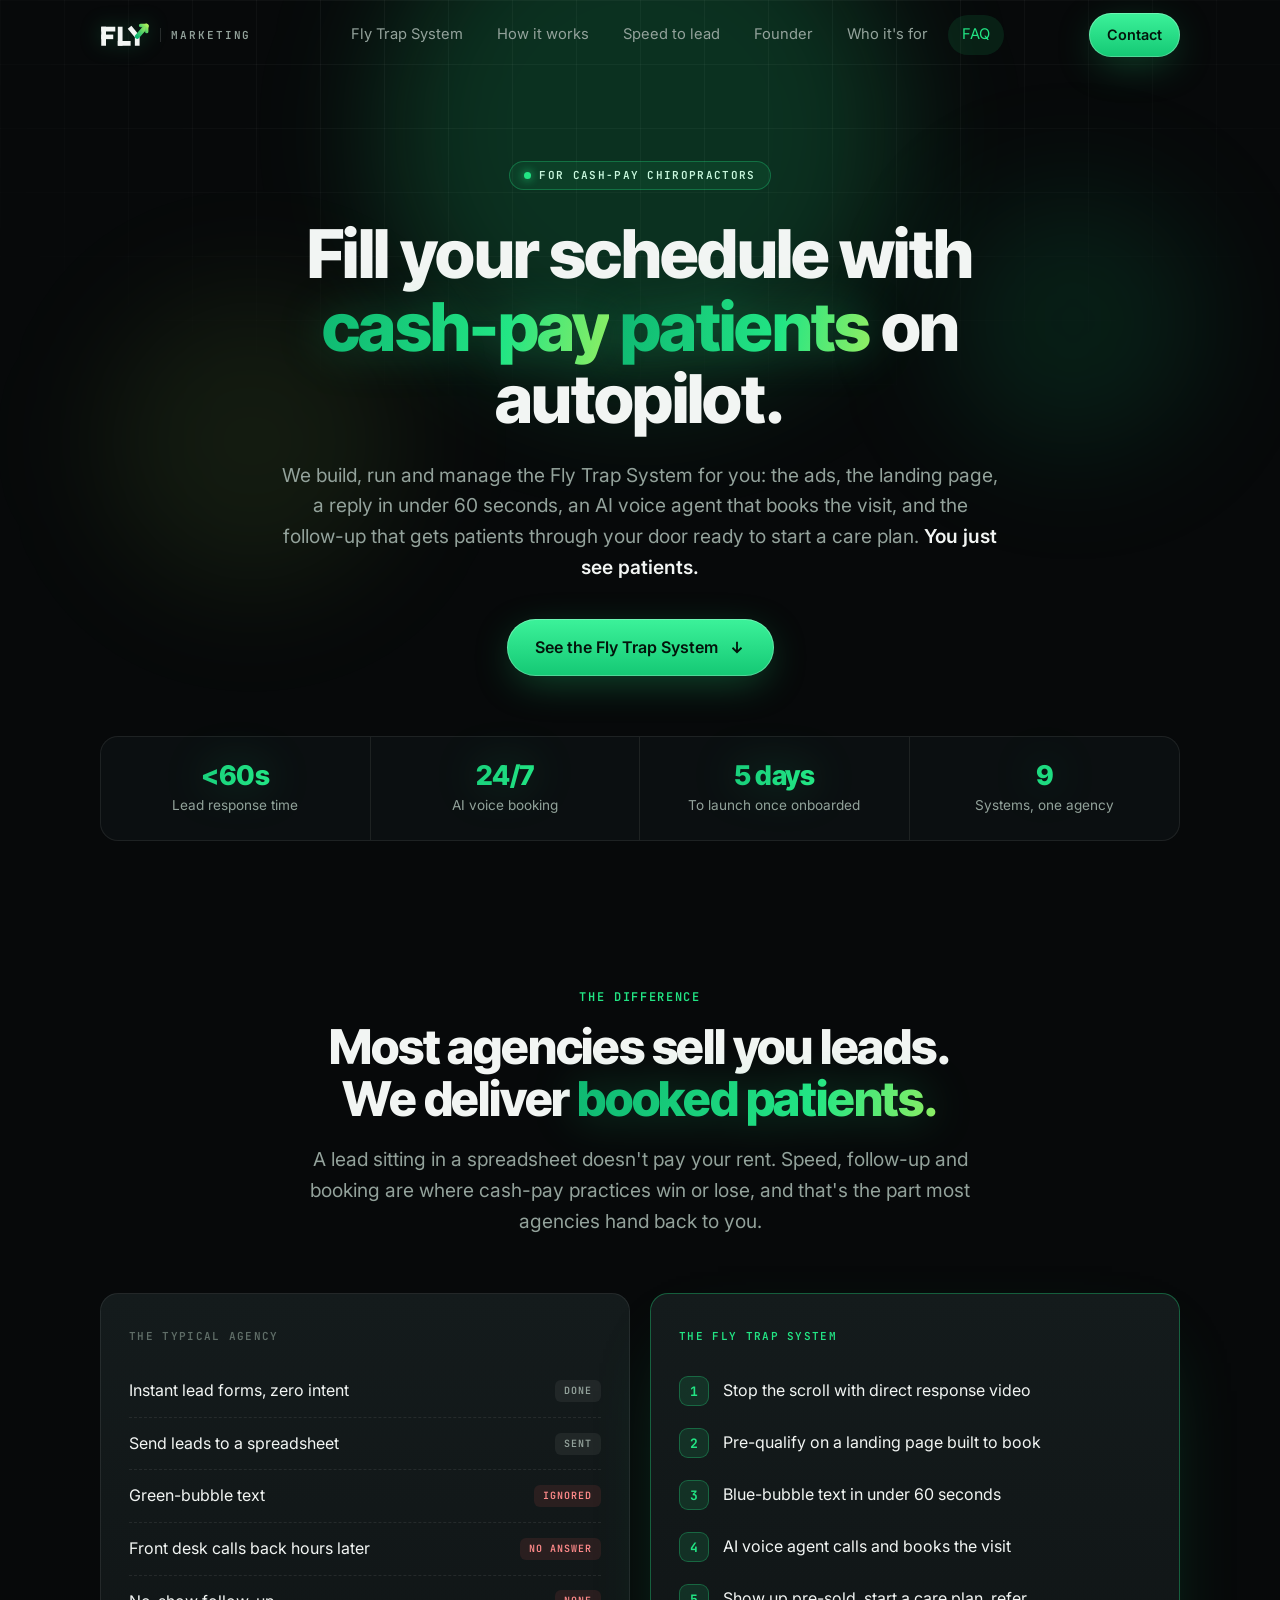
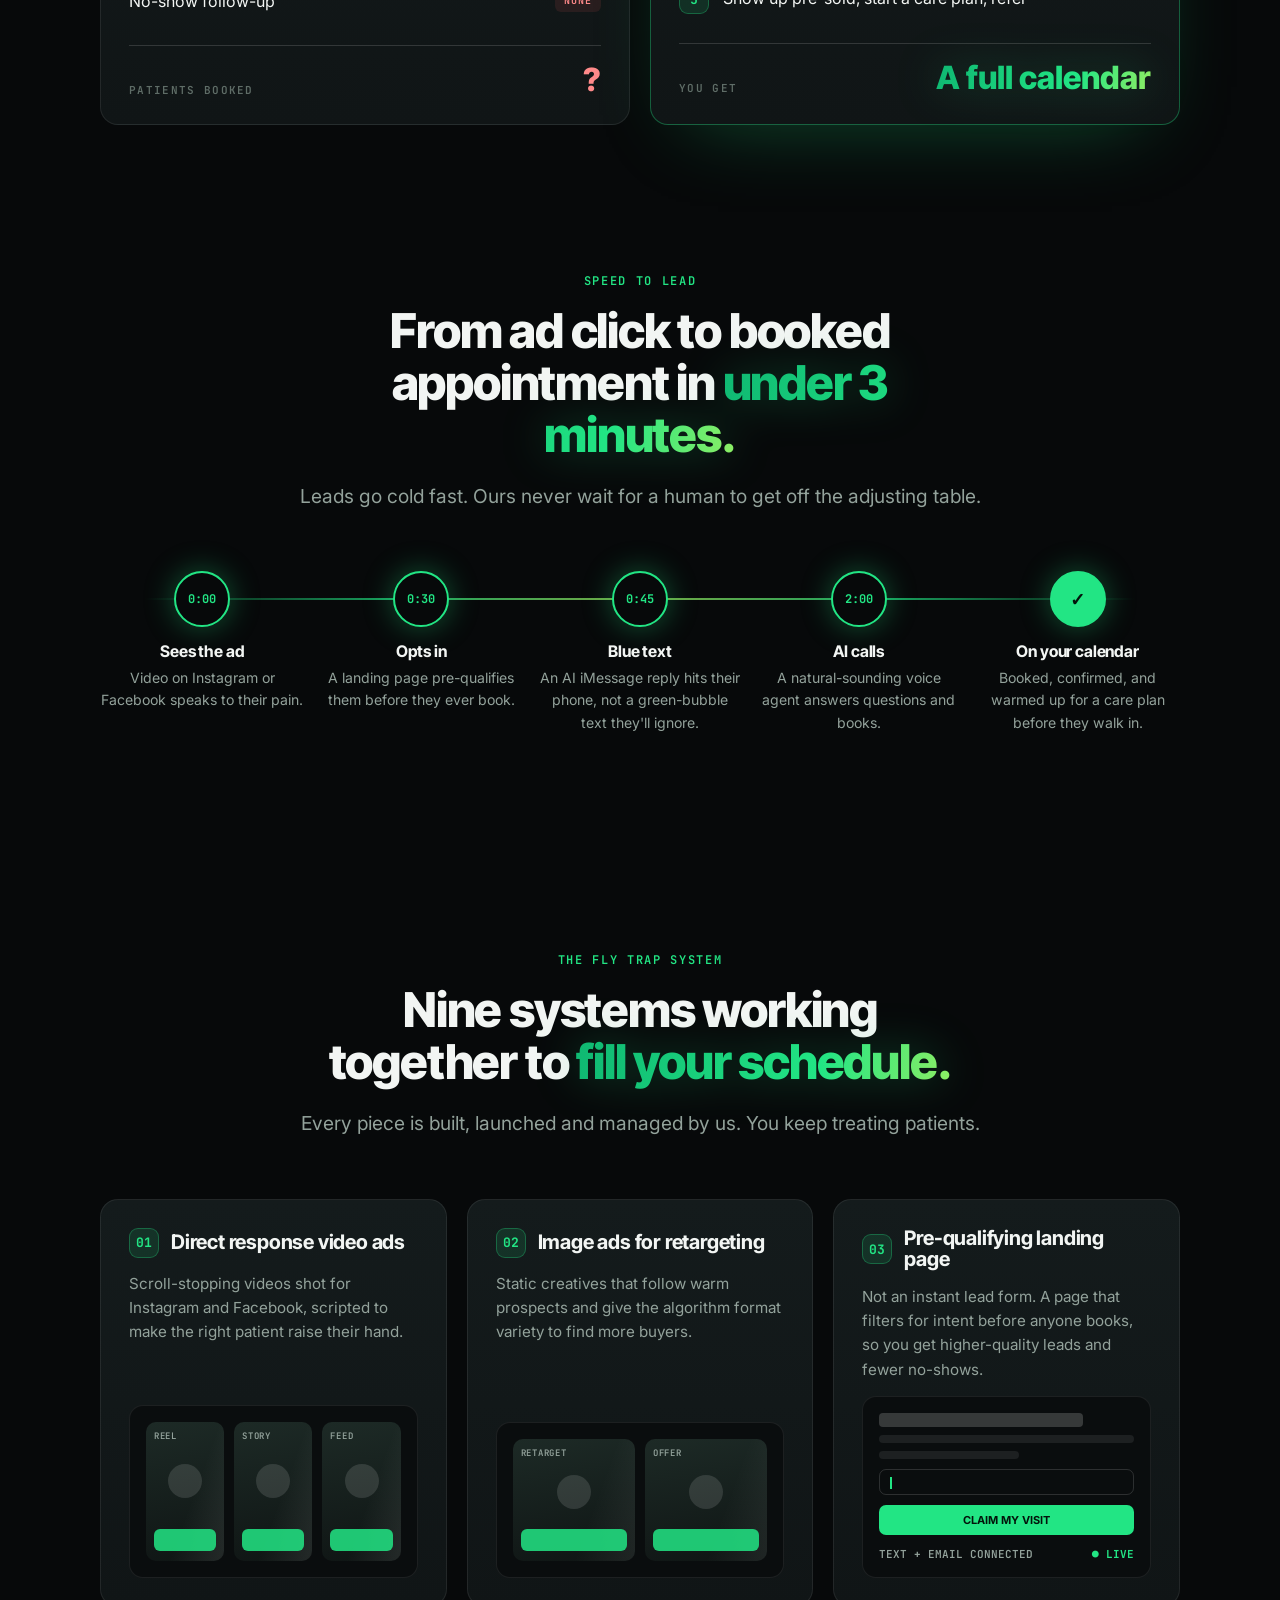
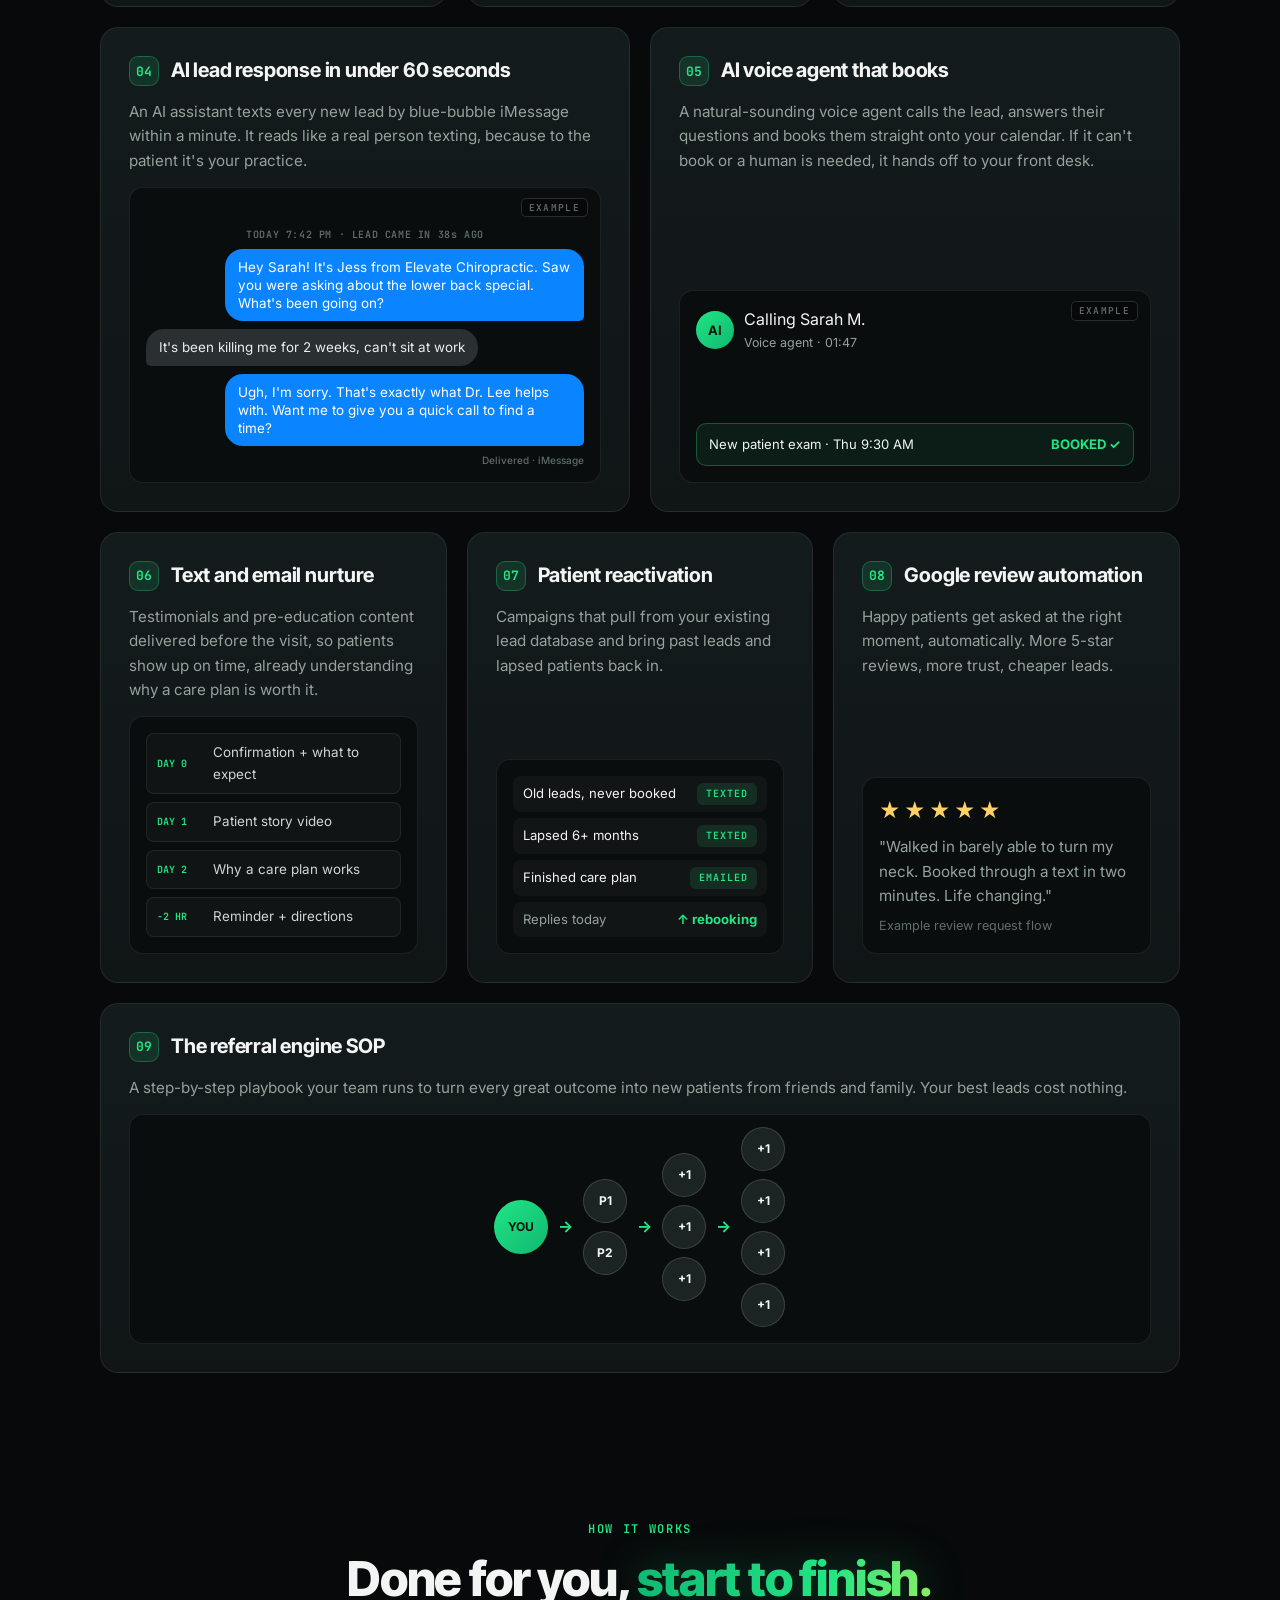
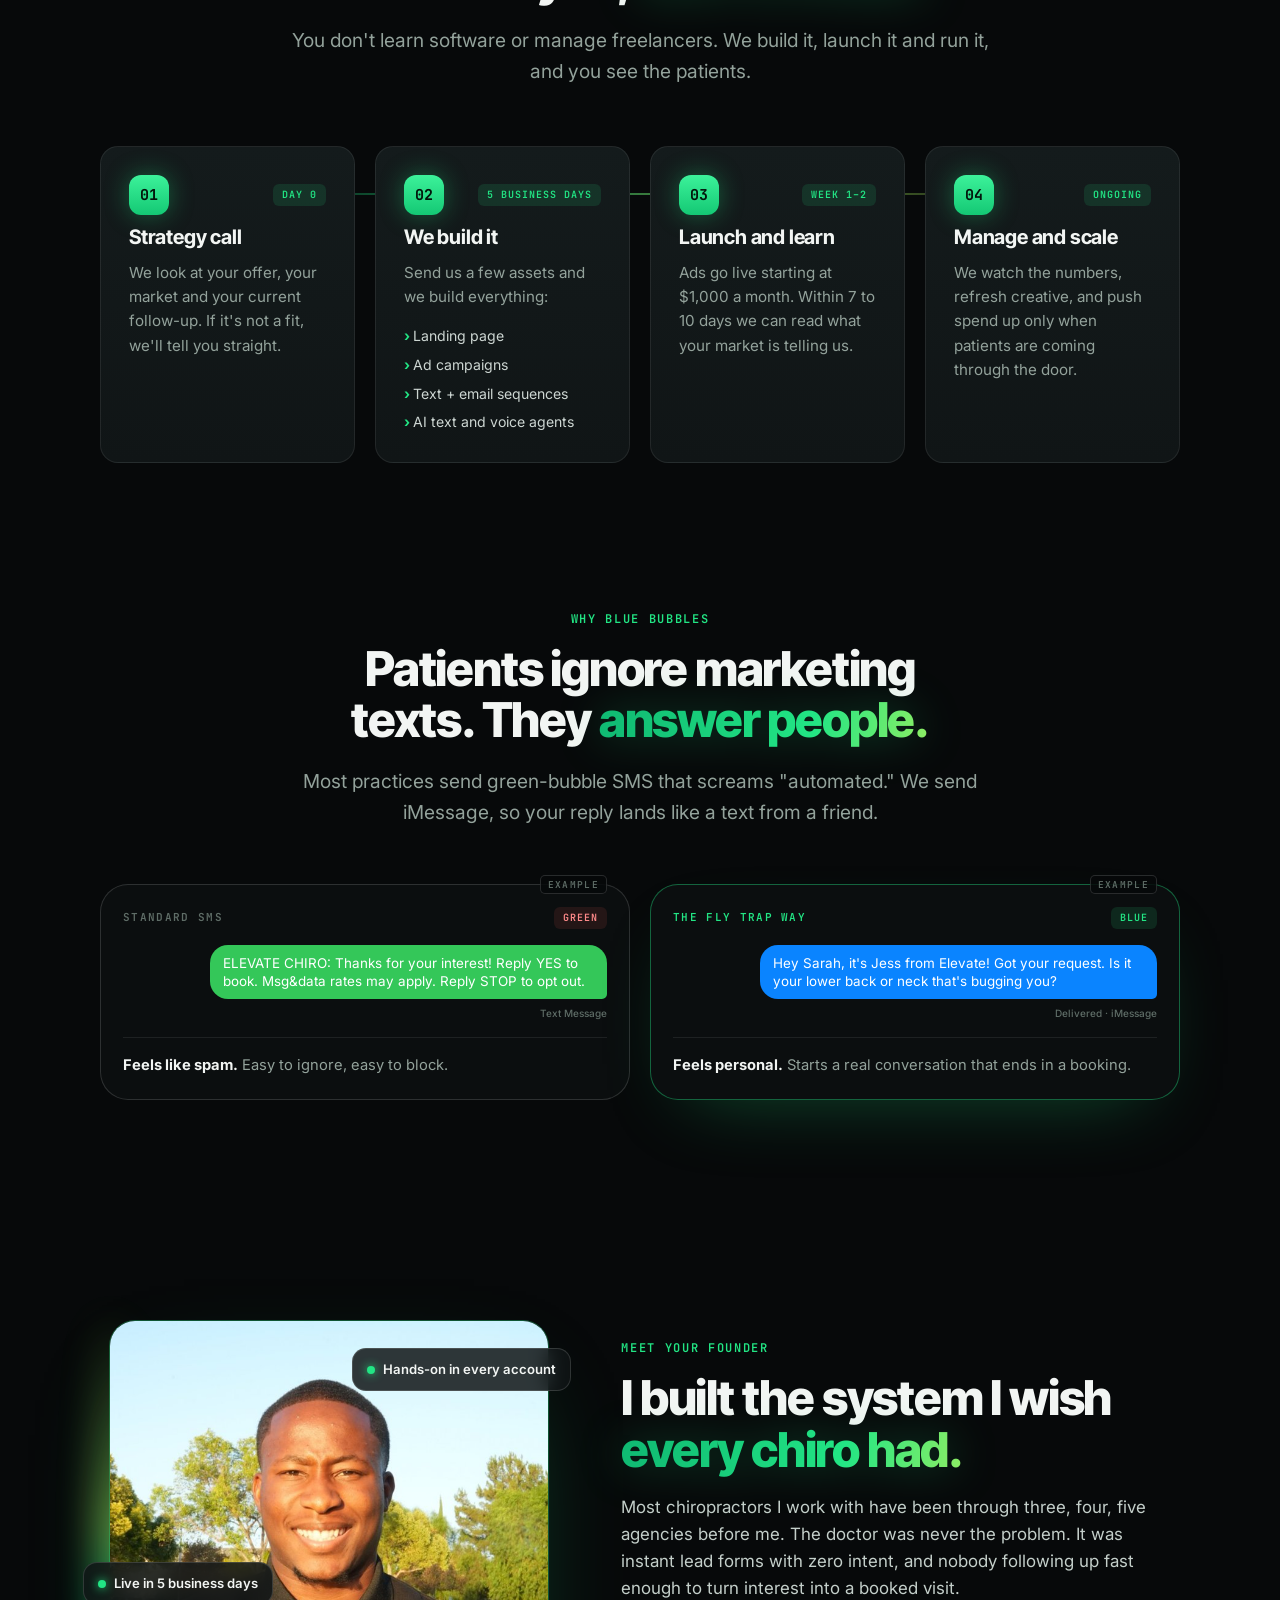
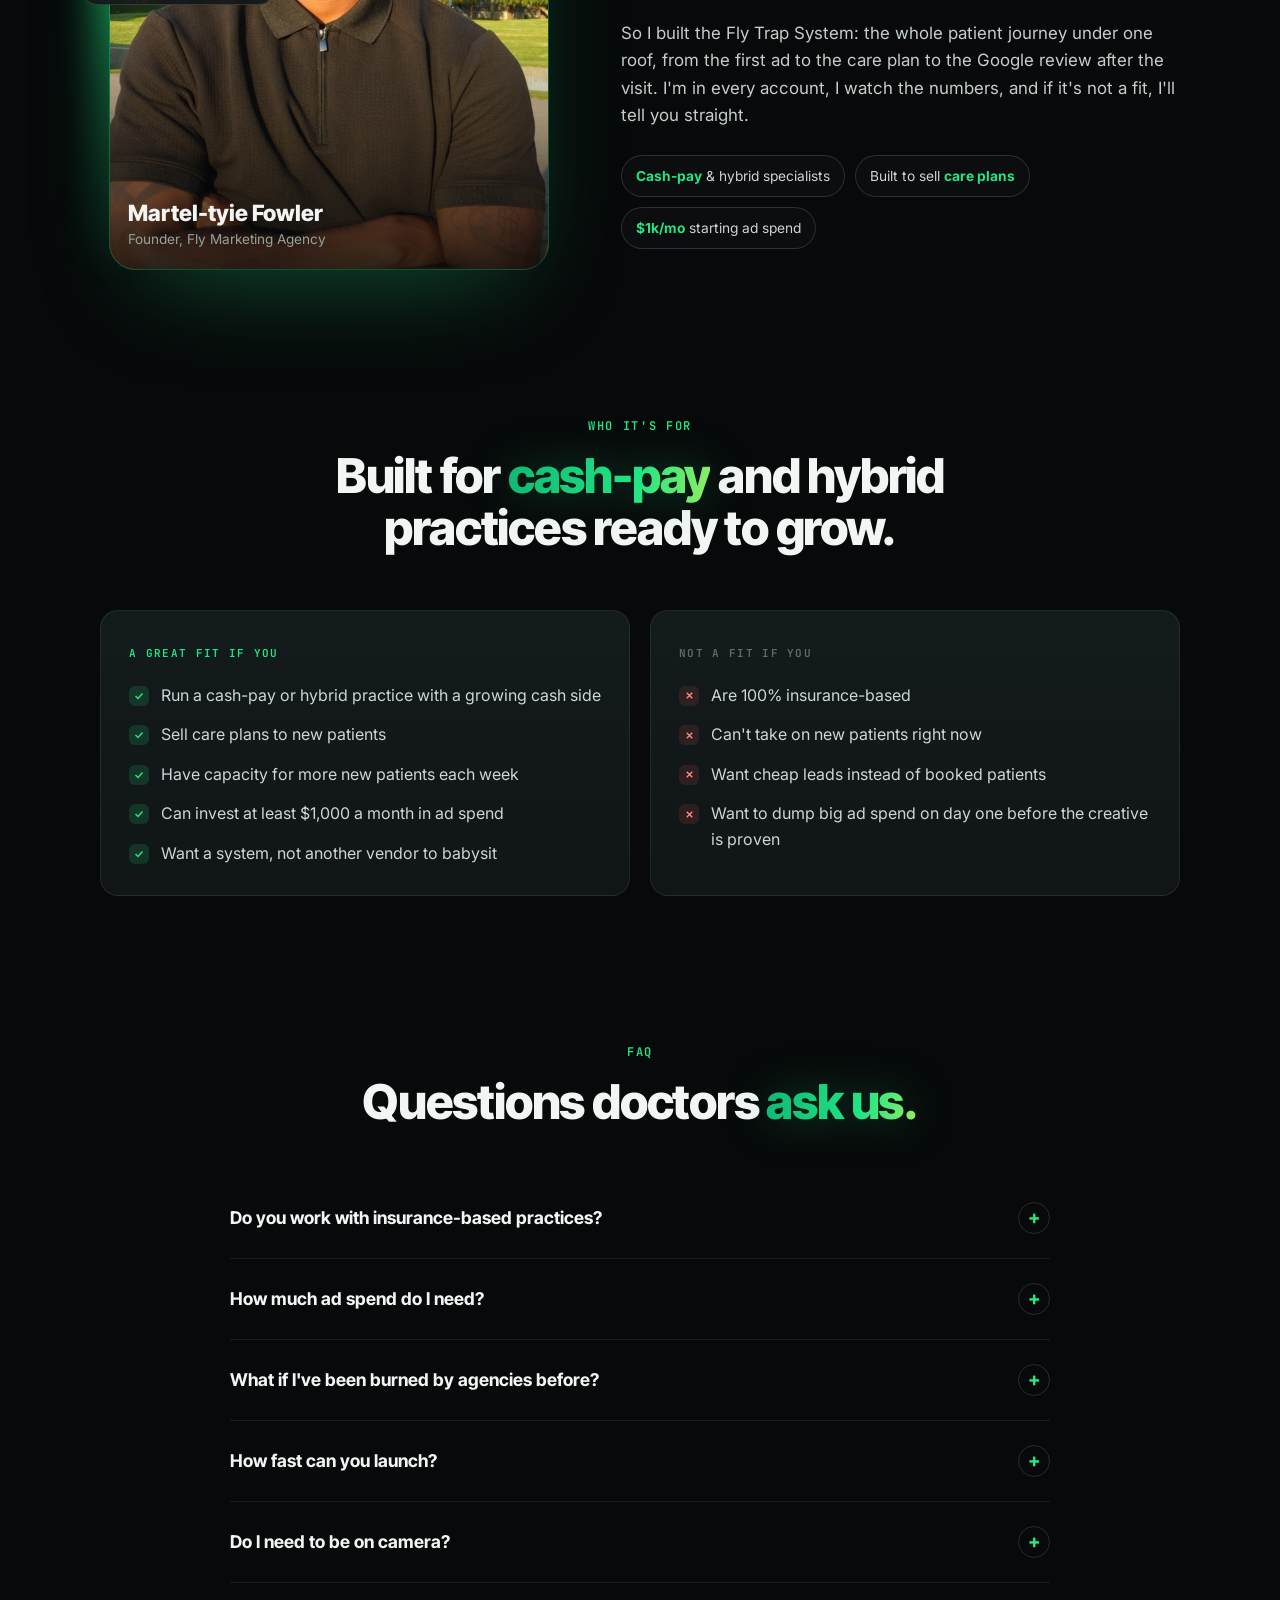
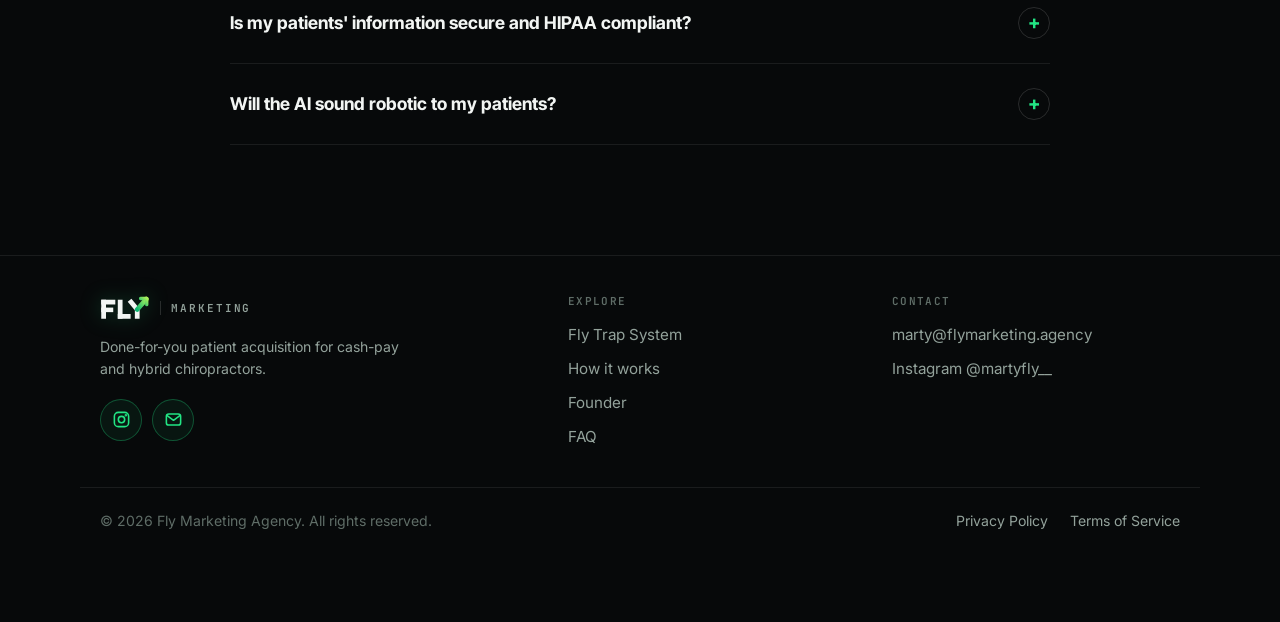
==== commit b17016d3: "Revert "Split site into separate pages for Google sitelinks" This reverts commit 8a0c8290e1ef11be0a9" ====
--- a/index.html
+++ b/index.html
@@ -13,16 +13,15 @@
 <meta property="og:type" content="website">
 <meta property="og:site_name" content="Fly Marketing Agency">
 <meta property="og:title" content="Fly Marketing Agency | Patient Acquisition for Cash-Pay Chiropractors">
-<meta property="og:description" content="Fly Marketing Agency fills cash-pay and hybrid chiropractic schedules with the Fly Trap System: direct response video ads, a pre-qualifying landing page, blue-bubble AI texting in under 60 seconds, an AI voice agent that books patients, nurture, reactivation, reviews and referrals.">
+<meta property="og:description" content="The Fly Trap System: ads, AI texting, an AI voice agent that books the appointment, and the follow-up that gets patients through the door.">
 <meta property="og:url" content="https://www.flymarketing.agency/">
 <meta property="og:image" content="https://www.flymarketing.agency/og-image.png">
 <meta name="twitter:card" content="summary_large_image">
 
-<link rel="icon" href="/favicon.svg" type="image/svg+xml">
+<link rel="icon" href="favicon.svg" type="image/svg+xml">
 <link rel="preconnect" href="https://fonts.googleapis.com">
 <link rel="preconnect" href="https://fonts.gstatic.com" crossorigin>
 <link href="https://fonts.googleapis.com/css2?family=Inter:wght@400;500;600&family=Inter+Tight:wght@600;700;800&family=JetBrains+Mono:wght@500;600&display=swap" rel="stylesheet">
-<link rel="stylesheet" href="/site.css">
 
 <script type="application/ld+json">
 {
@@ -41,6 +40,469 @@
   "knowsAbout": ["Chiropractic marketing", "Facebook ads", "Instagram ads", "AI appointment setting", "Chiropractic care plans", "Cash-pay patient acquisition"]
 }
 </script>
+
+<style>
+:root{
+  --bg:#07090a;
+  --card:#101516;
+  --card-2:#141b1c;
+  --line:rgba(255,255,255,.08);
+  --line-2:rgba(255,255,255,.14);
+  --text:#f2f5f3;
+  --muted:#93a29b;
+  --dim:#5f6d67;
+  --green:#22e584;
+  --green-2:#a8f05c;
+  --green-3:#0fb872;
+  --green-glow:rgba(34,229,132,.35);
+  --imsg:#0a84ff;
+  --sms:#34c759;
+  --radius:18px;
+  --max:1120px;
+  --ease:cubic-bezier(.2,.7,.2,1);
+}
+*{box-sizing:border-box;margin:0;padding:0}
+html{scroll-behavior:smooth;overflow-x:clip}
+body{
+  background:var(--bg);
+  color:var(--text);
+  font:16px/1.6 Inter,system-ui,sans-serif;
+  -webkit-font-smoothing:antialiased;
+  overflow-x:hidden;
+}
+body::before{
+  content:"";position:fixed;inset:0;z-index:-2;
+  background-image:
+    linear-gradient(var(--line) 1px,transparent 1px),
+    linear-gradient(90deg,var(--line) 1px,transparent 1px);
+  background-size:64px 64px;
+  mask-image:radial-gradient(ellipse 80% 60% at 50% 0%,#000 30%,transparent 85%);
+  opacity:.55;
+}
+a{color:inherit;text-decoration:none}
+img{max-width:100%;display:block}
+.wrap{max-width:var(--max);margin:0 auto;padding:0 20px}
+section{padding:110px 0;scroll-margin-top:70px}
+.center{text-align:center}
+
+/* ---------- type ---------- */
+h1,h2,h3{font-family:"Inter Tight",Inter,sans-serif;letter-spacing:-.025em;line-height:1.08}
+h1{font-size:clamp(2.3rem,5.6vw,4.2rem);font-weight:800;max-width:15ch;margin:0 auto}
+h2{font-size:clamp(1.9rem,4vw,3rem);font-weight:800;max-width:20ch}
+.center h2{margin-left:auto;margin-right:auto}
+h3{font-size:1.25rem;font-weight:700;letter-spacing:-.01em}
+.lead{color:var(--muted);font-size:clamp(1.05rem,1.6vw,1.2rem);max-width:60ch}
+.center .lead{margin-left:auto;margin-right:auto}
+.eyebrow{
+  font:600 12px/1 "JetBrains Mono",monospace;letter-spacing:.14em;text-transform:uppercase;
+  color:var(--green);margin-bottom:18px;display:block
+}
+
+/* the green word finish */
+.g{
+  background:linear-gradient(100deg,var(--green-3) 0%,var(--green) 30%,var(--green-2) 50%,var(--green) 70%,var(--green-3) 100%);
+  background-size:220% 100%;
+  -webkit-background-clip:text;background-clip:text;color:transparent;
+  animation:sheen 6s ease-in-out infinite;
+  filter:drop-shadow(0 0 22px rgba(34,229,132,.28));
+}
+@keyframes sheen{0%,100%{background-position:0% 50%}50%{background-position:100% 50%}}
+
+/* ---------- buttons / pills ---------- */
+.btn{
+  display:inline-flex;align-items:center;gap:10px;
+  padding:16px 28px;border-radius:999px;font-weight:600;font-size:1rem;
+  background:linear-gradient(180deg,#3cf29a,#14c874);color:#03140b;
+  box-shadow:0 0 0 1px rgba(255,255,255,.25) inset,0 10px 40px -8px var(--green-glow);
+  transition:transform .25s var(--ease),box-shadow .25s;position:relative;overflow:hidden;
+}
+.btn::after{
+  content:"";position:absolute;top:0;bottom:0;width:40%;left:-60%;
+  background:linear-gradient(100deg,transparent,rgba(255,255,255,.55),transparent);
+  transform:skewX(-20deg);transition:left .6s var(--ease);
+}
+.btn:hover::after{left:120%}
+.btn:hover{transform:translateY(-2px);box-shadow:0 0 0 1px rgba(255,255,255,.35) inset,0 16px 50px -6px var(--green-glow)}
+.btn svg{width:18px;height:18px;transition:transform .25s var(--ease)}
+.btn:hover svg{transform:translateX(4px)}
+.pill{
+  display:inline-flex;align-items:center;gap:8px;padding:8px 14px;border-radius:999px;
+  background:rgba(34,229,132,.08);border:1px solid rgba(34,229,132,.3);
+  font:600 11px/1 "JetBrains Mono",monospace;letter-spacing:.12em;text-transform:uppercase;color:#c9f8de;
+}
+.pill i{width:7px;height:7px;border-radius:50%;background:var(--green);box-shadow:0 0 10px var(--green);animation:pulse 2s infinite}
+@keyframes pulse{50%{opacity:.35}}
+.note{color:var(--dim);font-size:.9rem;margin-top:14px}
+
+/* ---------- progress + nav ---------- */
+.progress{
+  position:fixed;top:0;left:0;right:0;height:3px;z-index:60;transform-origin:0 50%;transform:scaleX(0);
+  background:linear-gradient(90deg,var(--green-3),var(--green),var(--green-2));box-shadow:0 0 12px var(--green-glow);
+}
+nav{
+  position:sticky;top:0;z-index:50;border-bottom:1px solid transparent;
+  transition:background .3s,border-color .3s,backdrop-filter .3s;
+}
+nav.scrolled{background:rgba(7,9,10,.75);backdrop-filter:blur(14px);-webkit-backdrop-filter:blur(14px);border-bottom-color:var(--line)}
+nav .wrap{display:flex;align-items:center;justify-content:space-between;height:70px;transition:height .3s}
+nav.scrolled .wrap{height:60px}
+.logo{display:flex;align-items:center;gap:10px;font:800 1.05rem "Inter Tight",sans-serif;letter-spacing:-.02em}
+.logo svg{height:24px;width:auto;overflow:visible;filter:drop-shadow(0 0 10px rgba(34,229,132,.25))}
+.logo .arw{transition:transform .35s var(--ease)}
+.logo:hover .arw{transform:translate(2px,-2px)}
+.logo span{color:var(--muted);font:600 11px "JetBrains Mono",monospace;letter-spacing:.18em;text-transform:uppercase;padding-left:10px;border-left:1px solid var(--line-2)}
+@media (max-width:420px){.logo span{display:none}}
+nav .links{display:flex;gap:6px;font-size:.92rem;color:var(--muted)}
+nav .links a{padding:8px 14px;border-radius:999px;transition:color .2s,background .2s}
+nav .links a:hover{color:var(--text)}
+nav .links a.active{color:var(--green);background:rgba(34,229,132,.1)}
+nav .btn{padding:10px 18px;font-size:.9rem}
+.menu-btn{display:none;width:42px;height:42px;border-radius:12px;border:1px solid var(--line-2);background:transparent;cursor:pointer;position:relative}
+.menu-btn span{position:absolute;left:11px;right:11px;height:2px;background:var(--text);border-radius:2px;transition:transform .3s var(--ease),opacity .2s}
+.menu-btn span:nth-child(1){top:14px}.menu-btn span:nth-child(2){top:20px}.menu-btn span:nth-child(3){top:26px}
+nav.open .menu-btn span:nth-child(1){transform:translateY(6px) rotate(45deg)}
+nav.open .menu-btn span:nth-child(2){opacity:0}
+nav.open .menu-btn span:nth-child(3){transform:translateY(-6px) rotate(-45deg)}
+.nav-right{display:flex;gap:10px;align-items:center}
+@media (max-width:860px){
+  .menu-btn{display:block}
+  nav .links{
+    position:absolute;top:100%;left:0;right:0;flex-direction:column;gap:0;padding:8px 20px 20px;
+    background:rgba(7,9,10,.96);backdrop-filter:blur(14px);border-bottom:1px solid var(--line);
+    clip-path:inset(0 0 100% 0);transition:clip-path .4s var(--ease);
+  }
+  nav.open .links{clip-path:inset(0 0 0 0)}
+  nav .links a{padding:14px 4px;border-radius:0;border-bottom:1px solid var(--line);font-size:1.05rem}
+  nav .links a.active{background:none}
+  nav .nav-right .btn{display:none}
+}
+
+/* ---------- hero ---------- */
+.hero{padding:90px 0 40px;text-align:center;position:relative}
+.orb{position:absolute;border-radius:50%;filter:blur(60px);z-index:-1;pointer-events:none}
+.orb.a{width:520px;height:520px;left:50%;top:-200px;margin-left:-260px;background:rgba(34,229,132,.18);animation:drift 14s ease-in-out infinite}
+.orb.b{width:300px;height:300px;left:8%;top:220px;background:rgba(168,240,92,.08);animation:drift 18s ease-in-out infinite reverse}
+.orb.c{width:260px;height:260px;right:6%;top:120px;background:rgba(15,184,114,.12);animation:drift 16s ease-in-out infinite}
+@keyframes drift{0%,100%{transform:translate(0,0)}33%{transform:translate(40px,30px)}66%{transform:translate(-30px,20px)}}
+.hero .pill{margin-bottom:28px}
+.hero .lead{margin:24px auto 0}
+h1 .w{display:inline-block;opacity:0;transform:translateY(.5em) rotate(2deg);filter:blur(6px);
+  animation:wordIn .8s var(--ease) forwards;animation-delay:calc(var(--i) * 70ms + 150ms)}
+@keyframes wordIn{to{opacity:1;transform:none;filter:blur(0)}}
+.fade-up{opacity:0;transform:translateY(16px);animation:fadeUp .8s var(--ease) forwards}
+@keyframes fadeUp{to{opacity:1;transform:none}}
+.hero-actions{margin-top:36px;display:flex;gap:12px;justify-content:center;flex-wrap:wrap}
+.btn-ghost{background:transparent;color:var(--text);box-shadow:0 0 0 1px var(--line-2) inset}
+.btn-ghost:hover{box-shadow:0 0 0 1px var(--green) inset}
+.btn-ghost::after{display:none}
+
+.strip{
+  margin-top:60px;display:grid;grid-template-columns:repeat(4,1fr);
+  border:1px solid var(--line);border-radius:var(--radius);background:rgba(16,21,22,.6);
+}
+.strip div{padding:22px 18px;text-align:center;border-right:1px solid var(--line)}
+.strip div:last-child{border-right:0}
+.strip b{display:block;font:800 1.7rem "Inter Tight",sans-serif;letter-spacing:-.02em}
+.strip div > span{color:var(--muted);font-size:.85rem}
+@media (max-width:720px){
+  .strip{grid-template-columns:1fr 1fr}
+  .strip div:nth-child(2){border-right:0}
+  .strip div:nth-child(-n+2){border-bottom:1px solid var(--line)}
+}
+
+
+/* ---------- cards ---------- */
+.card{
+  background:linear-gradient(180deg,var(--card-2),var(--card));
+  border:1px solid var(--line);border-radius:var(--radius);padding:28px;position:relative;
+  transition:border-color .3s,transform .4s var(--ease),box-shadow .4s;
+}
+.card::before{
+  content:"";position:absolute;inset:0;border-radius:inherit;pointer-events:none;opacity:0;transition:opacity .3s;
+  background:radial-gradient(420px circle at var(--mx,50%) var(--my,50%),rgba(34,229,132,.10),transparent 45%);
+}
+.card:hover::before{opacity:1}
+.card:hover{border-color:rgba(34,229,132,.28)}
+.mono{font:600 11px/1 "JetBrains Mono",monospace;letter-spacing:.12em;text-transform:uppercase;color:var(--dim)}
+
+/* difference */
+.diff{display:grid;grid-template-columns:1fr 1fr;gap:20px;margin-top:56px}
+@media (max-width:820px){.diff{grid-template-columns:1fr}}
+.row{display:flex;justify-content:space-between;align-items:center;padding:13px 0;border-bottom:1px dashed var(--line)}
+.row:last-of-type{border-bottom:0}
+.chip{font:600 10px/1 "JetBrains Mono",monospace;letter-spacing:.1em;padding:6px 9px;border-radius:6px;background:rgba(255,255,255,.06);color:var(--muted);white-space:nowrap}
+.chip.ok{background:rgba(34,229,132,.12);color:var(--green)}
+.chip.bad{background:rgba(255,92,92,.1);color:#ff8a8a}
+.total{margin-top:18px;padding-top:18px;border-top:1px solid var(--line-2);display:flex;justify-content:space-between;align-items:end;gap:12px}
+.total b{font:800 2rem "Inter Tight",sans-serif;line-height:1}
+.bad-card .total b{color:#ff8a8a}
+.good-card{border-color:rgba(34,229,132,.35)!important;box-shadow:0 30px 80px -40px var(--green-glow)}
+.step{display:flex;gap:14px;align-items:center;padding:11px 0}
+.num{
+  flex:none;width:30px;height:30px;border-radius:9px;display:grid;place-items:center;
+  font:700 13px "JetBrains Mono",monospace;background:rgba(34,229,132,.12);color:var(--green);border:1px solid rgba(34,229,132,.3)
+}
+
+/* speed timeline */
+.timeline{margin-top:60px;position:relative;display:grid;grid-template-columns:repeat(5,1fr);gap:14px}
+.timeline::before{
+  content:"";position:absolute;left:4%;right:4%;top:27px;height:2px;transform-origin:0 50%;transform:scaleX(0);
+  transition:transform 1.6s var(--ease) .2s;
+  background:linear-gradient(90deg,transparent,var(--green),var(--green-2),var(--green),transparent);opacity:.7
+}
+.timeline.in::before{transform:scaleX(1)}
+.tick{text-align:center;position:relative}
+.tick .dot{
+  width:56px;height:56px;margin:0 auto 16px;border-radius:50%;display:grid;place-items:center;
+  background:var(--bg);border:2px solid var(--green);box-shadow:0 0 30px var(--green-glow);
+  font:700 12px "JetBrains Mono",monospace;color:var(--green)
+}
+.tick:last-child .dot{background:var(--green);color:#03140b;font-size:18px;animation:ring 2.4s infinite}
+@keyframes ring{0%{box-shadow:0 0 0 0 rgba(34,229,132,.5)}70%{box-shadow:0 0 0 18px rgba(34,229,132,0)}100%{box-shadow:0 0 0 0 rgba(34,229,132,0)}}
+.tick h3{font-size:1rem;margin-bottom:6px}
+.tick p{color:var(--muted);font-size:.88rem}
+@media (max-width:820px){
+  .timeline{grid-template-columns:1fr;gap:0}
+  .timeline::before{left:27px;right:auto;top:10px;bottom:10px;width:2px;height:auto;transform-origin:50% 0;transform:scaleY(0);
+    background:linear-gradient(180deg,var(--green),var(--green-2),var(--green))}
+  .timeline.in::before{transform:scaleY(1)}
+  .tick{display:grid;grid-template-columns:56px 1fr;gap:18px;text-align:left;padding-bottom:26px}
+  .tick .dot{margin:0}
+}
+
+/* stack grid */
+.stack{display:grid;grid-template-columns:repeat(6,1fr);gap:20px;margin-top:60px}
+.stack .card{grid-column:span 2;display:flex;flex-direction:column;gap:14px;overflow:hidden}
+.stack .card.wide{grid-column:span 3}
+.stack .card.full{grid-column:1/-1}
+.stack .card p{color:var(--muted);font-size:.95rem}
+.stack .card .head{display:flex;align-items:center;gap:12px}
+.stack .card:hover{transform:translateY(-4px);box-shadow:0 24px 60px -30px var(--green-glow)}
+.mock{margin-top:auto;border-radius:14px;background:#0a0d0e;border:1px solid var(--line);padding:16px;min-height:150px;position:relative}
+@media (max-width:960px){.stack .card,.stack .card.wide{grid-column:span 3}}
+@media (max-width:640px){.stack{grid-template-columns:1fr}.stack .card,.stack .card.wide,.stack .card.full{grid-column:auto}}
+
+/* mock: ad creative */
+.ads{display:flex;gap:10px}
+.ad{flex:1;aspect-ratio:9/16;max-height:170px;border-radius:10px;position:relative;overflow:hidden;
+  background:linear-gradient(170deg,#1d2a26,#0f1514);transition:transform .4s var(--ease)}
+.card:hover .ad:nth-child(1){transform:translateY(-6px) rotate(-2deg)}
+.card:hover .ad:nth-child(2){transform:translateY(-10px)}
+.card:hover .ad:nth-child(3){transform:translateY(-6px) rotate(2deg)}
+.ad::after{content:"";position:absolute;inset:auto 8px 10px 8px;height:22px;border-radius:6px;background:rgba(34,229,132,.85)}
+.ad::before{content:"";position:absolute;inset:0;background:linear-gradient(110deg,transparent 30%,rgba(255,255,255,.08) 50%,transparent 70%);background-size:250% 100%;animation:shimmer 3s infinite}
+@keyframes shimmer{from{background-position:150% 0}to{background-position:-100% 0}}
+.ad .ph{position:absolute;top:30%;left:50%;transform:translateX(-50%);width:34px;height:34px;border-radius:50%;background:rgba(255,255,255,.12)}
+.ad.sq{aspect-ratio:1}
+.ad .lbl{position:absolute;top:8px;left:8px;font:600 9px "JetBrains Mono";letter-spacing:.08em;color:var(--muted)}
+
+/* mock: landing */
+.lp .bar{height:8px;border-radius:4px;background:rgba(255,255,255,.08);margin-bottom:8px}
+.lp .bar.h{height:14px;width:80%;background:rgba(255,255,255,.18)}
+.lp .bar.s{width:55%}
+.lp .field{height:26px;border-radius:7px;border:1px solid var(--line-2);margin-top:10px;position:relative;overflow:hidden}
+.lp .field::after{content:"";position:absolute;left:10px;top:7px;width:1.5px;height:12px;background:var(--green);animation:blink 1s steps(1) infinite}
+@keyframes blink{50%{opacity:0}}
+.lp .cta{height:30px;border-radius:7px;background:var(--green);margin-top:10px;display:grid;place-items:center;font:700 11px Inter;color:#03140b}
+.lp .metric{display:flex;justify-content:space-between;margin-top:12px;font:600 11px "JetBrains Mono";color:var(--muted)}
+.lp .metric b{color:var(--green)}
+
+/* mock: chat */
+.chat{display:flex;flex-direction:column;gap:8px;font-size:.84rem;line-height:1.35}
+.bub{max-width:82%;padding:9px 13px;border-radius:18px}
+.bub.out{align-self:flex-end;background:var(--imsg);color:#fff;border-bottom-right-radius:5px}
+.bub.in{align-self:flex-start;background:#2a2f31;color:#e9eceb;border-bottom-left-radius:5px}
+.bub.green{align-self:flex-end;background:var(--sms);color:#fff;border-bottom-right-radius:5px}
+.chat .meta{align-self:flex-end;font:500 10px Inter;color:var(--dim)}
+.chat .stamp{text-align:center;font:600 10px "JetBrains Mono";color:var(--dim);letter-spacing:.06em}
+.js .chat > *{opacity:0;transform:translateY(10px) scale(.96);transition:opacity .5s var(--ease),transform .5s var(--ease)}
+.in .chat > *, .chat.in > *{opacity:1;transform:none}
+.chat > *:nth-child(2){transition-delay:.35s}.chat > *:nth-child(3){transition-delay:1.1s}
+.chat > *:nth-child(4){transition-delay:1.8s}.chat > *:nth-child(5){transition-delay:2.2s}
+
+/* mock: voice call */
+.call{display:flex;flex-direction:column;align-items:center;gap:12px}
+.call .who{display:flex;align-items:center;gap:10px;width:100%}
+.avatar{width:38px;height:38px;border-radius:50%;background:linear-gradient(135deg,var(--green),var(--green-3));display:grid;place-items:center;font:700 13px Inter;color:#03140b;animation:ring 2.4s infinite}
+.call .who small{display:block;color:var(--muted);font-size:.78rem}
+.wave{display:flex;align-items:center;gap:4px;height:46px}
+.wave span{width:4px;border-radius:3px;background:var(--green);animation:wave 1.1s ease-in-out infinite}
+@keyframes wave{0%,100%{height:8px;opacity:.5}50%{height:42px;opacity:1}}
+.booked{width:100%;display:flex;align-items:center;justify-content:space-between;padding:10px 12px;border-radius:10px;
+  background:rgba(34,229,132,.08);border:1px solid rgba(34,229,132,.3);font-size:.82rem;gap:10px}
+.booked b{color:var(--green);white-space:nowrap}
+
+/* mock: sequence */
+.seq{display:flex;flex-direction:column;gap:8px}
+.seq div{display:flex;align-items:center;gap:10px;font-size:.84rem;color:#cdd6d2;padding:8px 10px;border-radius:8px;background:rgba(255,255,255,.03);border:1px solid var(--line);transition:opacity .5s var(--ease),transform .5s var(--ease)}
+.js .seq div{opacity:0;transform:translateX(-12px)}
+.in .seq div{opacity:1;transform:none}
+.seq div:nth-child(2){transition-delay:.15s}.seq div:nth-child(3){transition-delay:.3s}.seq div:nth-child(4){transition-delay:.45s}
+.seq em{font-style:normal;font:600 10px "JetBrains Mono";color:var(--green);min-width:46px}
+
+/* mock: reactivation */
+.db{display:flex;flex-direction:column;gap:6px;font-size:.82rem}
+.db div{display:flex;justify-content:space-between;align-items:center;padding:7px 10px;border-radius:8px;background:rgba(255,255,255,.03);gap:8px}
+.db span{color:var(--muted)}
+
+/* mock: review */
+.stars{display:flex;gap:4px;color:#ffd166;font-size:1.3rem}
+.stars i{font-style:normal;transition:opacity .4s,transform .5s cubic-bezier(.3,1.6,.5,1)}
+.js .stars i{opacity:0;transform:scale(.3) rotate(-40deg)}
+.in .stars i{opacity:1;transform:none}
+.stars i:nth-child(2){transition-delay:.12s}.stars i:nth-child(3){transition-delay:.24s}.stars i:nth-child(4){transition-delay:.36s}.stars i:nth-child(5){transition-delay:.48s}
+.review{font-size:.86rem;color:#cdd6d2;margin-top:8px}
+.review small{display:block;color:var(--dim);margin-top:8px}
+
+/* mock: referral */
+.ref{display:flex;align-items:center;justify-content:center;gap:10px;height:100%;padding-top:12px;flex-wrap:wrap}
+.ref .node{width:44px;height:44px;border-radius:50%;display:grid;place-items:center;font:700 12px Inter;background:#1c2423;border:1px solid var(--line-2);
+  transition:opacity .4s,transform .5s cubic-bezier(.3,1.6,.5,1)}
+.js .ref .node{opacity:0;transform:scale(.4)}
+.in .ref .node{opacity:1;transform:none}
+.ref .node.me{background:linear-gradient(135deg,var(--green),var(--green-3));color:#03140b;border:0;width:54px;height:54px}
+.ref .arrow{color:var(--green);font-weight:700}
+.ref .col{display:flex;flex-direction:column;gap:8px}
+.ref .col:nth-of-type(2) .node{transition-delay:.25s}
+.ref .col:nth-of-type(3) .node{transition-delay:.5s}
+.ref .col:nth-of-type(4) .node{transition-delay:.75s}
+
+/* blue vs green */
+.vs{display:grid;grid-template-columns:1fr 1fr;gap:20px;margin-top:56px}
+@media (max-width:760px){.vs{grid-template-columns:1fr}}
+.phone{border-radius:28px;padding:22px;background:#0b0e0f;border:1px solid var(--line-2);position:relative}
+.ex{position:absolute;top:10px;right:12px;z-index:2;font:600 9.5px/1 "JetBrains Mono",monospace;letter-spacing:.14em;text-transform:uppercase;color:var(--dim);padding:4px 7px;border:1px solid var(--line-2);border-radius:5px;background:rgba(7,9,10,.85)}
+.js .chat > .ex{opacity:1;transform:none}
+.mock.chat{padding-top:40px}
+.phone .ex{top:-10px;right:22px}
+.phone .top{display:flex;justify-content:space-between;align-items:center;margin-bottom:16px}
+.phone .verdict{margin-top:18px;padding-top:16px;border-top:1px solid var(--line);font-size:.92rem;color:var(--muted)}
+.phone .verdict b{color:var(--text)}
+.phone.win{border-color:rgba(34,229,132,.4);box-shadow:0 30px 80px -40px var(--green-glow)}
+
+/* founder */
+.founder{display:grid;grid-template-columns:.9fr 1.1fr;gap:64px;align-items:center}
+@media (max-width:860px){.founder{grid-template-columns:1fr;gap:40px}}
+.photo{position:relative;max-width:440px;width:100%;margin:0 auto;perspective:1000px}
+.photo .frame{
+  position:relative;border-radius:26px;overflow:hidden;aspect-ratio:4/5;
+  border:1px solid rgba(34,229,132,.35);box-shadow:0 40px 100px -40px var(--green-glow);
+  transform:rotateX(var(--rx,0deg)) rotateY(var(--ry,0deg));transition:transform .3s var(--ease);
+}
+.photo .frame img{width:100%;height:100%;object-fit:cover}
+.photo .frame::after{content:"";position:absolute;inset:0;background:linear-gradient(180deg,transparent 55%,rgba(7,9,10,.85))}
+.photo::before{
+  content:"";position:absolute;inset:-14px;border-radius:34px;z-index:-1;
+  background:conic-gradient(from var(--ang,0deg),transparent 0 60%,var(--green) 75%,var(--green-2) 80%,transparent 90%);
+  filter:blur(18px);opacity:.55;animation:spin 8s linear infinite;
+}
+@property --ang{syntax:"<angle>";inherits:false;initial-value:0deg}
+@keyframes spin{to{--ang:360deg}}
+.photo .badge{position:absolute;left:18px;bottom:18px;right:18px;z-index:2;display:flex;justify-content:space-between;align-items:end}
+.photo .badge b{font:800 1.4rem "Inter Tight",sans-serif;display:block}
+.photo .badge small{color:var(--muted);font-size:.85rem}
+.floating{position:absolute;z-index:3;padding:10px 14px;border-radius:14px;font-size:.82rem;font-weight:600;
+  background:rgba(16,21,22,.85);backdrop-filter:blur(10px);border:1px solid var(--line-2);display:flex;align-items:center;gap:8px;
+  animation:float 5s ease-in-out infinite}
+.floating .dotg{width:8px;height:8px;border-radius:50%;background:var(--green);box-shadow:0 0 10px var(--green)}
+.floating.f1{top:28px;right:-22px}
+.floating.f2{top:44%;left:-26px;animation-delay:-2.5s}
+@media (max-width:520px){.floating.f1{right:-6px}.floating.f2{left:-6px}}
+@keyframes float{0%,100%{transform:translateY(0)}50%{transform:translateY(-10px)}}
+.founder-copy p{color:#c4cfca;font-size:1.06rem;margin-top:18px}
+.founder-copy .sig{margin-top:26px;font:700 1.5rem "Inter Tight",sans-serif}
+.founder-copy .sig small{display:block;font:500 .9rem Inter;color:var(--muted);margin-top:2px}
+.facts{display:flex;flex-wrap:wrap;gap:10px;margin-top:26px}
+.facts span{padding:9px 14px;border-radius:999px;border:1px solid var(--line-2);font-size:.86rem;color:#cdd6d2;background:rgba(255,255,255,.02)}
+.facts span b{color:var(--green)}
+
+/* how it works */
+.how{display:grid;grid-template-columns:repeat(4,1fr);gap:20px;margin-top:60px;position:relative;text-align:left}
+.how::before{content:"";position:absolute;left:8%;right:8%;top:47px;height:2px;z-index:0;
+  background:linear-gradient(90deg,transparent,rgba(34,229,132,.5),rgba(168,240,92,.5),transparent)}
+.how .card{z-index:1;display:flex;flex-direction:column;gap:12px}
+.how .badge{display:flex;align-items:center;justify-content:space-between}
+.how .big{width:40px;height:40px;border-radius:12px;display:grid;place-items:center;font:700 15px "JetBrains Mono",monospace;
+  background:linear-gradient(180deg,#3cf29a,#14c874);color:#03140b;box-shadow:0 0 24px var(--green-glow)}
+.how p{color:var(--muted);font-size:.95rem}
+.how ul{list-style:none;display:flex;flex-direction:column;gap:6px;margin-top:4px;font-size:.88rem;color:#cdd6d2}
+.how li::before{content:"› ";color:var(--green);font-weight:700}
+@media (max-width:960px){.how{grid-template-columns:1fr 1fr}.how::before{display:none}}
+@media (max-width:560px){.how{grid-template-columns:1fr}}
+
+/* fit */
+.fit{display:grid;grid-template-columns:1fr 1fr;gap:20px;margin-top:56px}
+@media (max-width:760px){.fit{grid-template-columns:1fr}}
+.fit ul{list-style:none;display:flex;flex-direction:column;gap:14px;margin-top:18px}
+.fit li{display:flex;gap:12px;color:#cdd6d2}
+.fit li::before{content:"";flex:none;width:20px;height:20px;margin-top:3px;border-radius:6px;
+  background:rgba(34,229,132,.15) url("data:image/svg+xml,%3Csvg xmlns='http://www.w3.org/2000/svg' viewBox='0 0 24 24' fill='none' stroke='%2322e584' stroke-width='3'%3E%3Cpath d='M5 12l5 5 9-10'/%3E%3C/svg%3E") center/12px no-repeat}
+.fit .no li::before{background:rgba(255,92,92,.12) url("data:image/svg+xml,%3Csvg xmlns='http://www.w3.org/2000/svg' viewBox='0 0 24 24' fill='none' stroke='%23ff8a8a' stroke-width='3'%3E%3Cpath d='M6 6l12 12M18 6L6 18'/%3E%3C/svg%3E") center/11px no-repeat}
+
+/* faq */
+.faq{max-width:820px;margin:50px auto 0}
+details{border-bottom:1px solid var(--line);padding:4px 0}
+summary{cursor:pointer;list-style:none;display:flex;justify-content:space-between;align-items:center;gap:20px;padding:20px 0;
+  font:700 1.1rem "Inter Tight",sans-serif;transition:color .2s}
+summary:hover{color:var(--green)}
+summary::-webkit-details-marker{display:none}
+summary::after{content:"+";flex:none;width:30px;height:30px;border-radius:50%;display:grid;place-items:center;
+  border:1px solid var(--line-2);color:var(--green);font-size:1.2rem;line-height:1;transition:transform .3s var(--ease),background .3s}
+details[open] summary::after{transform:rotate(45deg);background:rgba(34,229,132,.12)}
+.faq .ans{display:grid;grid-template-rows:0fr;transition:grid-template-rows .45s var(--ease)}
+.faq .ans > div{overflow:hidden}
+.faq details.on .ans,html:not(.js) .faq details[open] .ans{grid-template-rows:1fr}
+.faq .ans p{color:var(--muted);padding-bottom:20px}
+.faq .ans p + p{margin-top:-8px}
+
+/* final cta */
+.final{
+  text-align:center;border-radius:28px;padding:80px 24px;position:relative;overflow:hidden;
+  background:radial-gradient(ellipse at 50% 0%,rgba(34,229,132,.2),transparent 65%),linear-gradient(180deg,#0f1617,#0a0e0f);
+  border:1px solid rgba(34,229,132,.25);
+}
+.final .lead{margin:20px auto 34px}
+
+footer{border-top:1px solid var(--line);padding:40px 0 90px;color:var(--dim);font-size:.88rem}
+footer .wrap{display:flex;justify-content:space-between;gap:20px;flex-wrap:wrap;align-items:center}
+footer .legal{margin-top:36px;padding-top:22px;border-top:1px solid var(--line);display:flex;justify-content:space-between;gap:12px 24px;flex-wrap:wrap}
+footer .legal-links{display:flex;gap:22px}
+footer .legal a,.foot-col a{color:var(--muted);transition:color .2s}
+footer .legal a:hover,.foot-col a:hover{color:var(--green)}
+footer .foot-grid{display:grid;grid-template-columns:1.5fr 1fr 1fr;gap:36px;align-items:start}
+.foot-brand p{color:var(--muted);margin:16px 0 18px;max-width:34ch}
+.foot-col{display:flex;flex-direction:column;gap:10px;font-size:.95rem}
+.foot-col .mono{margin-bottom:6px}
+@media (max-width:760px){footer .foot-grid{grid-template-columns:1fr 1fr}.foot-brand{grid-column:1/-1}}
+.socials{display:flex;align-items:center;gap:10px}
+.socials .mono{margin-right:6px}
+.socials a{width:42px;height:42px;border-radius:50%;display:grid;place-items:center;color:var(--green);
+  border:1px solid rgba(34,229,132,.3);background:rgba(34,229,132,.06);transition:transform .25s var(--ease),background .25s,box-shadow .25s}
+.socials a:hover{transform:translateY(-3px);background:rgba(34,229,132,.15);box-shadow:0 8px 24px -8px var(--green-glow)}
+.socials svg{width:19px;height:19px}
+.contact-list{margin-top:0;display:flex;gap:12px 36px;justify-content:center;flex-wrap:wrap}
+.contact-list a{color:var(--text);font-weight:500;transition:color .2s}
+.contact-list a:hover{color:var(--green)}
+.contact-list span{display:block;font:600 10px "JetBrains Mono",monospace;letter-spacing:.14em;text-transform:uppercase;color:var(--dim);margin-bottom:4px}
+
+.to-top{position:fixed;right:20px;bottom:20px;z-index:40;width:46px;height:46px;border-radius:50%;border:1px solid rgba(34,229,132,.4);
+  background:rgba(16,21,22,.85);backdrop-filter:blur(10px);color:var(--green);display:grid;place-items:center;cursor:pointer;
+  opacity:0;transform:translateY(16px);pointer-events:none;transition:opacity .3s,transform .3s var(--ease)}
+.to-top.show{opacity:1;transform:none;pointer-events:auto}
+.to-top svg{width:18px;height:18px}
+
+/* reveal */
+.js .reveal{opacity:0;transform:translateY(34px);transition:opacity .9s var(--ease),transform .9s var(--ease);transition-delay:var(--d,0s)}
+.js .reveal.in{opacity:1;transform:none}
+.reveal.in.card:hover{transform:translateY(-4px)}
+
+@media (prefers-reduced-motion:reduce){
+  *,*::before,*::after{animation:none!important;transition:none!important}
+  html{scroll-behavior:auto}
+  .reveal,h1 .w,.fade-up,.chat > *,.seq div,.stars i,.ref .node{opacity:1!important;transform:none!important;filter:none!important}
+  .timeline::before{transform:none!important}
+}
+</style>
 </head>
 <body>
 
@@ -48,15 +510,17 @@
 
 <nav id="nav">
   <div class="wrap">
-    <a href="/" class="logo" aria-label="Fly Marketing Agency home">
+    <a href="#top" class="logo" aria-label="Fly Marketing Agency home">
       <svg viewBox="-3 -1 120 58" aria-hidden="true"><defs><linearGradient id="arrowg" x1="0" y1="1" x2="1" y2="0"><stop offset="0" stop-color="#0fb872"/><stop offset="1" stop-color="#a8f05c"/></linearGradient></defs><g fill="#f2f5f3"><rect x="0" y="8" width="11.5" height="46"/><rect x="0" y="8" width="34" height="11.5"/><rect x="0" y="27" width="29" height="11"/><rect x="40" y="8" width="11.5" height="46"/><rect x="40" y="42.5" width="31" height="11.5"/></g><path d="M68.5 9 L87 31.5 V54" fill="none" stroke="#f2f5f3" stroke-width="11.5" stroke-linejoin="round"/><g class="arw"><path d="M87 31.5 L109 6.5" fill="none" stroke="url(#arrowg)" stroke-width="11.5" stroke-linecap="round"/><path d="M95 5 H110 V20" fill="none" stroke="url(#arrowg)" stroke-width="8" stroke-linecap="round" stroke-linejoin="round"/></g></svg>
       <span>Marketing</span>
     </a>
     <div class="links">
-      <a href="/fly-trap-system/">Fly Trap System</a>
-      <a href="/how-it-works/">How it works</a>
-      <a href="/about/">About</a>
-      <a href="/faq/">FAQ</a>
+      <a href="#system">Fly Trap System</a>
+      <a href="#how">How it works</a>
+      <a href="#speed">Speed to lead</a>
+      <a href="#founder">Founder</a>
+      <a href="#fit">Who it's for</a>
+      <a href="#faq">FAQ</a>
     </div>
     <div class="nav-right">
       <a class="btn" href="#contact">Contact</a>
@@ -65,7 +529,6 @@
   </div>
 </nav>
 
-<main>
 <header class="hero" id="top">
   <div class="orb a"></div><div class="orb b"></div><div class="orb c"></div>
   <div class="wrap">
@@ -76,9 +539,8 @@
     </h1>
     <p class="lead fade-up" style="animation-delay:.8s">We build, run and manage the Fly Trap System for you: the ads, the landing page, a reply in under 60 seconds, an AI voice agent that books the visit, and the follow-up that gets patients through your door ready to start a care plan. <strong style="color:var(--text);font-weight:600">You just see patients.</strong></p>
     <div class="hero-actions fade-up" style="animation-delay:1s">
-      <a class="btn" href="/fly-trap-system/">See the Fly Trap System
-        <svg viewBox="0 0 24 24" fill="none" stroke="currentColor" stroke-width="2.4"><path d="M5 12h14M13 6l6 6-6 6"/></svg></a>
-      <a class="btn btn-ghost" href="/how-it-works/">How it works</a>
+      <a class="btn" href="#system">See the Fly Trap System
+        <svg viewBox="0 0 24 24" fill="none" stroke="currentColor" stroke-width="2.4"><path d="M12 5v14M6 13l6 6 6-6"/></svg></a>
     </div>
 
     <div class="strip reveal">
@@ -142,38 +604,269 @@
   </div>
 </section>
 
-<!-- EXPLORE -->
-<section id="explore" style="padding-top:40px">
+<!-- THE FLY TRAP SYSTEM -->
+<section id="system">
+  <div class="wrap">
+    <div class="center">
+      <span class="eyebrow reveal">The Fly Trap System</span>
+      <h2 class="reveal">Nine systems working together to <span class="g">fill your schedule.</span></h2>
+      <p class="lead reveal" style="margin-top:20px">Every piece is built, launched and managed by us. You keep treating patients.</p>
+    </div>
+
+    <div class="stack">
+      <article class="card reveal">
+        <div class="head"><span class="num">01</span><h3>Direct response video ads</h3></div>
+        <p>Scroll-stopping videos shot for Instagram and Facebook, scripted to make the right patient raise their hand.</p>
+        <div class="mock"><div class="ads">
+          <div class="ad"><span class="lbl">REEL</span><span class="ph"></span></div>
+          <div class="ad"><span class="lbl">STORY</span><span class="ph"></span></div>
+          <div class="ad"><span class="lbl">FEED</span><span class="ph"></span></div>
+        </div></div>
+      </article>
+
+      <article class="card reveal">
+        <div class="head"><span class="num">02</span><h3>Image ads for retargeting</h3></div>
+        <p>Static creatives that follow warm prospects and give the algorithm format variety to find more buyers.</p>
+        <div class="mock"><div class="ads">
+          <div class="ad sq"><span class="lbl">RETARGET</span><span class="ph"></span></div>
+          <div class="ad sq"><span class="lbl">OFFER</span><span class="ph"></span></div>
+        </div></div>
+      </article>
+
+      <article class="card reveal">
+        <div class="head"><span class="num">03</span><h3>Pre-qualifying landing page</h3></div>
+        <p>Not an instant lead form. A page that filters for intent before anyone books, so you get higher-quality leads and fewer no-shows.</p>
+        <div class="mock lp">
+          <div class="bar h"></div><div class="bar"></div><div class="bar s"></div>
+          <div class="field"></div><div class="cta">CLAIM MY VISIT</div>
+          <div class="metric"><span>TEXT + EMAIL CONNECTED</span><b>● LIVE</b></div>
+        </div>
+      </article>
+
+      <article class="card wide reveal">
+        <div class="head"><span class="num">04</span><h3>AI lead response in under 60 seconds</h3></div>
+        <p>An AI assistant texts every new lead by blue-bubble iMessage within a minute. It reads like a real person texting, because to the patient it's your practice.</p>
+        <div class="mock chat"><span class="ex">Example</span>
+          <div class="stamp">TODAY 7:42 PM · LEAD CAME IN 38s AGO</div>
+          <div class="bub out">Hey Sarah! It's Jess from Elevate Chiropractic. Saw you were asking about the lower back special. What's been going on?</div>
+          <div class="bub in">It's been killing me for 2 weeks, can't sit at work</div>
+          <div class="bub out">Ugh, I'm sorry. That's exactly what Dr. Lee helps with. Want me to give you a quick call to find a time?</div>
+          <div class="meta">Delivered · iMessage</div>
+        </div>
+      </article>
+
+      <article class="card wide reveal">
+        <div class="head"><span class="num">05</span><h3>AI voice agent that books</h3></div>
+        <p>A natural-sounding voice agent calls the lead, answers their questions and books them straight onto your calendar. If it can't book or a human is needed, it hands off to your front desk.</p>
+        <div class="mock call"><span class="ex">Example</span>
+          <div class="who"><div class="avatar">AI</div><div>Calling Sarah M.<small>Voice agent · 01:47</small></div></div>
+          <div class="wave" aria-hidden="true">
+            <span style="animation-delay:0s"></span><span style="animation-delay:.1s"></span><span style="animation-delay:.2s"></span><span style="animation-delay:.3s"></span><span style="animation-delay:.4s"></span><span style="animation-delay:.5s"></span><span style="animation-delay:.6s"></span><span style="animation-delay:.5s"></span><span style="animation-delay:.4s"></span><span style="animation-delay:.3s"></span><span style="animation-delay:.2s"></span><span style="animation-delay:.1s"></span><span style="animation-delay:0s"></span><span style="animation-delay:.15s"></span><span style="animation-delay:.35s"></span>
+          </div>
+          <div class="booked"><span>New patient exam · Thu 9:30 AM</span><b>BOOKED ✓</b></div>
+        </div>
+      </article>
+
+      <article class="card reveal">
+        <div class="head"><span class="num">06</span><h3>Text and email nurture</h3></div>
+        <p>Testimonials and pre-education content delivered before the visit, so patients show up on time, already understanding why a care plan is worth it.</p>
+        <div class="mock seq">
+          <div><em>DAY 0</em>Confirmation + what to expect</div>
+          <div><em>DAY 1</em>Patient story video</div>
+          <div><em>DAY 2</em>Why a care plan works</div>
+          <div><em>-2 HR</em>Reminder + directions</div>
+        </div>
+      </article>
+
+      <article class="card reveal">
+        <div class="head"><span class="num">07</span><h3>Patient reactivation</h3></div>
+        <p>Campaigns that pull from your existing lead database and bring past leads and lapsed patients back in.</p>
+        <div class="mock db">
+          <div>Old leads, never booked<span class="chip ok">TEXTED</span></div>
+          <div>Lapsed 6+ months<span class="chip ok">TEXTED</span></div>
+          <div>Finished care plan<span class="chip ok">EMAILED</span></div>
+          <div><span>Replies today</span><b style="color:var(--green)">↑ rebooking</b></div>
+        </div>
+      </article>
+
+      <article class="card reveal">
+        <div class="head"><span class="num">08</span><h3>Google review automation</h3></div>
+        <p>Happy patients get asked at the right moment, automatically. More 5-star reviews, more trust, cheaper leads.</p>
+        <div class="mock">
+          <div class="stars"><i>★</i><i>★</i><i>★</i><i>★</i><i>★</i></div>
+          <p class="review">"Walked in barely able to turn my neck. Booked through a text in two minutes. Life changing."<small>Example review request flow</small></p>
+        </div>
+      </article>
+
+      <article class="card full reveal">
+        <div class="head"><span class="num">09</span><h3>The referral engine SOP</h3></div>
+        <p>A step-by-step playbook your team runs to turn every great outcome into new patients from friends and family. Your best leads cost nothing.</p>
+        <div class="mock ref">
+          <div class="node me">YOU</div><span class="arrow">→</span>
+          <div class="col"><div class="node">P1</div><div class="node">P2</div></div><span class="arrow">→</span>
+          <div class="col"><div class="node">+1</div><div class="node">+1</div><div class="node">+1</div></div><span class="arrow">→</span>
+          <div class="col"><div class="node">+1</div><div class="node">+1</div><div class="node">+1</div><div class="node">+1</div></div>
+        </div>
+      </article>
+    </div>
+  </div>
+</section>
+
+<!-- HOW IT WORKS -->
+<section id="how" style="padding-top:40px">
   <div class="wrap center">
-    <span class="eyebrow reveal">Explore</span>
-    <h2 class="reveal">Everything you need <span class="g">to know.</span></h2>
-    <div class="explore">
-      <a class="card reveal" href="/fly-trap-system/">
-        <span class="num">01</span><h3>The Fly Trap System</h3>
-        <p>The nine systems that take a lead from ad click to booked, showed-up patient.</p>
-        <span class="more">See the system →</span></a>
-      <a class="card reveal" href="/how-it-works/">
-        <span class="num">02</span><h3>How it works</h3>
-        <p>Done for you in four steps: strategy call, build in 5 days, launch, then manage and scale.</p>
-        <span class="more">See the process →</span></a>
-      <a class="card reveal" href="/about/">
-        <span class="num">03</span><h3>Meet your founder</h3>
-        <p>Who's behind Fly Marketing, and why the system was built for cash-pay chiropractors.</p>
-        <span class="more">About the founder →</span></a>
-      <a class="card reveal" href="/faq/">
-        <span class="num">04</span><h3>FAQ</h3>
-        <p>Ad spend, launch timeline, HIPAA, AI and the other questions doctors ask us.</p>
-        <span class="more">Read the FAQ →</span></a>
+    <span class="eyebrow reveal">How it works</span>
+    <h2 class="reveal">Done for you, <span class="g">start to finish.</span></h2>
+    <p class="lead reveal" style="margin-top:20px">You don't learn software or manage freelancers. We build it, launch it and run it, and you see the patients.</p>
+
+    <div class="how">
+      <article class="card reveal">
+        <div class="badge"><span class="big">01</span><span class="chip ok">DAY 0</span></div>
+        <h3>Strategy call</h3>
+        <p>We look at your offer, your market and your current follow-up. If it's not a fit, we'll tell you straight.</p>
+      </article>
+      <article class="card reveal">
+        <div class="badge"><span class="big">02</span><span class="chip ok">5 BUSINESS DAYS</span></div>
+        <h3>We build it</h3>
+        <p>Send us a few assets and we build everything:</p>
+        <ul><li>Landing page</li><li>Ad campaigns</li><li>Text + email sequences</li><li>AI text and voice agents</li></ul>
+      </article>
+      <article class="card reveal">
+        <div class="badge"><span class="big">03</span><span class="chip ok">WEEK 1–2</span></div>
+        <h3>Launch and learn</h3>
+        <p>Ads go live starting at $1,000 a month. Within 7 to 10 days we can read what your market is telling us.</p>
+      </article>
+      <article class="card reveal">
+        <div class="badge"><span class="big">04</span><span class="chip ok">ONGOING</span></div>
+        <h3>Manage and scale</h3>
+        <p>We watch the numbers, refresh creative, and push spend up only when patients are coming through the door.</p>
+      </article>
     </div>
   </div>
 </section>
 
-</main>
+<!-- BLUE VS GREEN -->
+<section id="blue" style="padding-top:40px">
+  <div class="wrap center">
+    <span class="eyebrow reveal">Why blue bubbles</span>
+    <h2 class="reveal">Patients ignore marketing texts. They <span class="g">answer people.</span></h2>
+    <p class="lead reveal" style="margin-top:20px">Most practices send green-bubble SMS that screams "automated." We send iMessage, so your reply lands like a text from a friend.</p>
+    <div class="vs" style="text-align:left">
+      <div class="phone reveal"><span class="ex">Example</span>
+        <div class="top"><span class="mono">Standard SMS</span><span class="chip bad">GREEN</span></div>
+        <div class="chat">
+          <div class="bub green">ELEVATE CHIRO: Thanks for your interest! Reply YES to book. Msg&amp;data rates may apply. Reply STOP to opt out.</div>
+          <div class="meta">Text Message</div>
+        </div>
+        <p class="verdict"><b>Feels like spam.</b> Easy to ignore, easy to block.</p>
+      </div>
+      <div class="phone win reveal"><span class="ex">Example</span>
+        <div class="top"><span class="mono" style="color:var(--green)">The Fly Trap way</span><span class="chip ok">BLUE</span></div>
+        <div class="chat">
+          <div class="bub out">Hey Sarah, it's Jess from Elevate! Got your request. Is it your lower back or neck that's bugging you?</div>
+          <div class="meta">Delivered · iMessage</div>
+        </div>
+        <p class="verdict"><b>Feels personal.</b> Starts a real conversation that ends in a booking.</p>
+      </div>
+    </div>
+  </div>
+</section>
+
+<!-- FOUNDER -->
+<section id="founder">
+  <div class="wrap founder">
+    <div class="photo reveal">
+      <div class="frame">
+        <img src="founder.jpg" alt="Martel-tyie Fowler, founder of Fly Marketing Agency" width="720" height="900" loading="lazy">
+        <div class="badge"><div><b>Martel-tyie Fowler</b><small>Founder, Fly Marketing Agency</small></div></div>
+      </div>
+      <div class="floating f1"><span class="dotg"></span>Hands-on in every account</div>
+      <div class="floating f2"><span class="dotg"></span>Live in 5 business days</div>
+    </div>
+    <div class="founder-copy">
+      <span class="eyebrow reveal">Meet your founder</span>
+      <h2 class="reveal">I built the system I wish <span class="g">every chiro had.</span></h2>
+      <p class="reveal">Most chiropractors I work with have been through three, four, five agencies before me. The doctor was never the problem. It was instant lead forms with zero intent, and nobody following up fast enough to turn interest into a booked visit.</p>
+      <p class="reveal">So I built the Fly Trap System: the whole patient journey under one roof, from the first ad to the care plan to the Google review after the visit. I'm in every account, I watch the numbers, and if it's not a fit, I'll tell you straight.</p>
+      <div class="facts reveal">
+        <span><b>Cash-pay</b> &amp; hybrid specialists</span>
+        <span>Built to sell <b>care plans</b></span>
+        <span><b>$1k/mo</b> starting ad spend</span>
+      </div>
+    </div>
+  </div>
+</section>
+
+<!-- FIT -->
+<section id="fit" style="padding-top:40px">
+  <div class="wrap center">
+    <span class="eyebrow reveal">Who it's for</span>
+    <h2 class="reveal">Built for <span class="g">cash-pay</span> and hybrid practices ready to grow.</h2>
+    <div class="fit" style="text-align:left">
+      <div class="card reveal">
+        <span class="mono" style="color:var(--green)">A great fit if you</span>
+        <ul>
+          <li>Run a cash-pay or hybrid practice with a growing cash side</li>
+          <li>Sell care plans to new patients</li>
+          <li>Have capacity for more new patients each week</li>
+          <li>Can invest at least $1,000 a month in ad spend</li>
+          <li>Want a system, not another vendor to babysit</li>
+        </ul>
+      </div>
+      <div class="card no reveal">
+        <span class="mono">Not a fit if you</span>
+        <ul>
+          <li>Are 100% insurance-based</li>
+          <li>Can't take on new patients right now</li>
+          <li>Want cheap leads instead of booked patients</li>
+          <li>Want to dump big ad spend on day one before the creative is proven</li>
+        </ul>
+      </div>
+    </div>
+  </div>
+</section>
+
+<!-- FAQ -->
+<section id="faq" style="padding-top:40px">
+  <div class="wrap center">
+    <span class="eyebrow reveal">FAQ</span>
+    <h2 class="reveal">Questions doctors <span class="g">ask us.</span></h2>
+    <div class="faq" style="text-align:left">
+      <details class="reveal"><summary>Do you work with insurance-based practices?</summary><div class="ans"><div>
+        <p>Yes, but we specialize in cash-pay and hybrid practices. The reason is simple: the economics work better. When a patient is paying out of pocket for a care plan, every lead that shows up and closes is worth more to you. Insurance-based practices have thinner margins per patient, so the ROI on paid acquisition gets squeezed.</p>
+        <p>If you're hybrid and your cash side is growing, we can work with that. If you're 100% insurance, we're probably not the right fit, and I'll tell you that on the call.</p>
+      </div></div></details>
+      <details class="reveal"><summary>How much ad spend do I need?</summary><div class="ans"><div>
+        <p>Minimum $1,000 a month to start. That gives us enough data to read what the market is telling us within the first 7 to 10 days. We start there, watch the KPIs, and scale when the numbers justify it.</p>
+        <p>We don't let clients dump $3,000 in on day one before we've proven the creative and messaging are converting. That's how you burn money. Start at a grand, prove the model, then push spend up as patients come through the door.</p>
+      </div></div></details>
+      <details class="reveal"><summary>What if I've been burned by agencies before?</summary><div class="ans"><div>
+        <p>Then you're exactly who I want to talk to. Most chiros I work with have been through 3, 4, 5 agencies. The reason you got burned is the same reason most chiros get burned: the agency was running instant lead forms that auto-fill patient info with zero intent. The patient doesn't even remember they filled it out.</p>
+        <p>We run a different model: a landing page that pre-qualifies before they ever book. Higher-intent leads, fewer no-shows. I'll show you exactly what your current agency is doing wrong on the call before you ever pay me a dollar.</p>
+      </div></div></details>
+      <details class="reveal"><summary>How fast can you launch?</summary><div class="ans"><div>
+        <p>Five business days from the time you're onboarded and I have your assets. That's your landing page, automations, SMS sequences, AI bot integration and ad campaigns built and ready to go live.</p>
+        <p>I need your headshot, any testimonials you have, your price points and your calendar availability. Give me that and we're live inside a week.</p>
+      </div></div></details>
+      <details class="reveal"><summary>Do I need to be on camera?</summary><div class="ans"><div>
+        <p>Not required, but it helps. Video ads with the doctor on camera consistently outperform image-only ads for cash-pay care, because patients want to see the person they're trusting with their body.</p>
+        <p>If you're comfortable on camera, we'll script it and you shoot it on your phone. If you're not, we can run image ads and UGC-style content and still get results; it just takes longer to build trust.</p>
+      </div></div></details>
+      <details class="reveal"><summary>Is my patients' information secure and HIPAA compliant?</summary><div class="ans"><div>
+        <p>Yes. Everything we run for your practice is set up to be HIPAA compliant, from the landing page and CRM to the text messages and AI calls.</p>
+        <p>We only collect the contact and scheduling information needed to book the visit, never treatment records, and access is limited to your team and ours.</p>
+      </div></div></details>
+      <details class="reveal"><summary>Will the AI sound robotic to my patients?</summary><div class="ans"><div>
+        <p>No. The text assistant writes like your front desk and sends as a blue-bubble iMessage. The voice agent sounds natural and conversational. Anything it can't handle gets passed to your team with full context, so no lead falls through the cracks.</p>
+      </div></div></details>
+    </div>
+  </div>
+</section>
 
 <footer id="contact">
   <div class="wrap foot-grid">
     <div class="foot-brand">
-      <a href="/" class="logo">
+      <a href="#top" class="logo">
         <svg viewBox="-3 -1 120 58" aria-hidden="true"><g fill="#f2f5f3"><rect x="0" y="8" width="11.5" height="46"/><rect x="0" y="8" width="34" height="11.5"/><rect x="0" y="27" width="29" height="11"/><rect x="40" y="8" width="11.5" height="46"/><rect x="40" y="42.5" width="31" height="11.5"/></g><path d="M68.5 9 L87 31.5 V54" fill="none" stroke="#f2f5f3" stroke-width="11.5" stroke-linejoin="round"/><g class="arw"><path d="M87 31.5 L109 6.5" fill="none" stroke="url(#arrowg)" stroke-width="11.5" stroke-linecap="round"/><path d="M95 5 H110 V20" fill="none" stroke="url(#arrowg)" stroke-width="8" stroke-linecap="round" stroke-linejoin="round"/></g></svg>
         <span>Marketing</span>
       </a>
@@ -187,11 +880,10 @@
     </div>
     <nav class="foot-col" aria-label="Footer">
       <span class="mono">Explore</span>
-      <a href="/">Home</a>
-      <a href="/fly-trap-system/">Fly Trap System</a>
-      <a href="/how-it-works/">How it works</a>
-      <a href="/about/">About</a>
-      <a href="/faq/">FAQ</a>
+      <a href="#system">Fly Trap System</a>
+      <a href="#how">How it works</a>
+      <a href="#founder">Founder</a>
+      <a href="#faq">FAQ</a>
     </nav>
     <div class="foot-col">
       <span class="mono">Contact</span>
@@ -201,12 +893,115 @@
   </div>
   <div class="wrap legal">
     <span>© <span id="yr">2026</span> Fly Marketing Agency. All rights reserved.</span>
-    <span class="legal-links"><a href="/privacy.html">Privacy Policy</a><a href="/terms.html">Terms of Service</a></span>
+    <span class="legal-links"><a href="privacy.html">Privacy Policy</a><a href="terms.html">Terms of Service</a></span>
   </div>
 </footer>
 
 <button class="to-top" aria-label="Back to top"><svg viewBox="0 0 24 24" fill="none" stroke="currentColor" stroke-width="2.4"><path d="M12 19V5M6 11l6-6 6 6"/></svg></button>
 
-<script src="/site.js"></script>
+<script>
+(() => {
+  const reduce = matchMedia("(prefers-reduced-motion: reduce)").matches;
+  const nav = document.getElementById("nav");
+  const bar = document.querySelector(".progress");
+  const toTop = document.querySelector(".to-top");
+  document.getElementById("yr").textContent = new Date().getFullYear();
+
+  // scroll progress, nav state, back-to-top
+  const onScroll = () => {
+    const y = scrollY, max = document.documentElement.scrollHeight - innerHeight;
+    bar.style.transform = `scaleX(${max > 0 ? y / max : 0})`;
+    nav.classList.toggle("scrolled", y > 20);
+    toTop.classList.toggle("show", y > 900);
+  };
+  addEventListener("scroll", onScroll, { passive: true });
+  onScroll();
+  toTop.addEventListener("click", () => scrollTo({ top: 0, behavior: reduce ? "auto" : "smooth" }));
+
+  // mobile menu
+  const menuBtn = document.querySelector(".menu-btn");
+  menuBtn.addEventListener("click", () => {
+    const open = nav.classList.toggle("open");
+    menuBtn.setAttribute("aria-expanded", open);
+  });
+  document.querySelectorAll(".links a").forEach(a => a.addEventListener("click", () => {
+    nav.classList.remove("open"); menuBtn.setAttribute("aria-expanded", false);
+  }));
+
+  // active nav link
+  const links = [...document.querySelectorAll(".links a")];
+  const spy = new IntersectionObserver(entries => {
+    entries.forEach(e => {
+      if (!e.isIntersecting) return;
+      links.forEach(l => l.classList.toggle("active", l.getAttribute("href") === "#" + e.target.id));
+    });
+  }, { rootMargin: "-45% 0px -50% 0px" });
+  links.forEach(l => { const s = document.querySelector(l.getAttribute("href")); if (s) spy.observe(s); });
+
+  // staggered reveals
+  const groups = new Map();
+  document.querySelectorAll(".reveal").forEach(el => {
+    const p = el.parentElement, i = groups.get(p) || 0;
+    el.style.setProperty("--d", `${Math.min(i, 6) * 90}ms`);
+    groups.set(p, i + 1);
+  });
+  const io = new IntersectionObserver(entries => {
+    entries.forEach(e => {
+      if (!e.isIntersecting) return;
+      e.target.classList.add("in");
+      e.target.querySelectorAll("[data-count]").forEach(countUp);
+      io.unobserve(e.target);
+    });
+  }, { threshold: .15, rootMargin: "0px 0px -40px 0px" });
+  document.querySelectorAll(".reveal").forEach(el => io.observe(el));
+
+  // count-up numbers
+  function countUp(el) {
+    const end = +el.dataset.count;
+    if (reduce) return;
+    const t0 = performance.now(), dur = 1400;
+    const tick = t => {
+      const p = Math.min((t - t0) / dur, 1);
+      el.textContent = Math.round(end * (1 - Math.pow(1 - p, 3)));
+      if (p < 1) requestAnimationFrame(tick);
+    };
+    el.textContent = 0;
+    requestAnimationFrame(tick);
+  }
+
+  // card spotlight
+  document.querySelectorAll(".card").forEach(c => c.addEventListener("pointermove", e => {
+    const r = c.getBoundingClientRect();
+    c.style.setProperty("--mx", `${e.clientX - r.left}px`);
+    c.style.setProperty("--my", `${e.clientY - r.top}px`);
+  }));
+
+  // founder photo tilt
+  const photo = document.querySelector(".photo"), frame = photo.querySelector(".frame");
+  if (!reduce && matchMedia("(pointer: fine)").matches) {
+    photo.addEventListener("pointermove", e => {
+      const r = photo.getBoundingClientRect();
+      const x = (e.clientX - r.left) / r.width - .5, y = (e.clientY - r.top) / r.height - .5;
+      frame.style.setProperty("--ry", `${x * 10}deg`);
+      frame.style.setProperty("--rx", `${-y * 10}deg`);
+    });
+    photo.addEventListener("pointerleave", () => { frame.style.setProperty("--ry", "0deg"); frame.style.setProperty("--rx", "0deg"); });
+  }
+
+  // smooth FAQ open/close
+  document.querySelectorAll(".faq details").forEach(d => {
+    d.querySelector("summary").addEventListener("click", ev => {
+      ev.preventDefault();
+      if (d.open) {
+        d.classList.remove("on");
+        setTimeout(() => { if (!d.classList.contains("on")) d.open = false; }, reduce ? 0 : 450);
+      } else {
+        d.open = true;
+        requestAnimationFrame(() => requestAnimationFrame(() => d.classList.add("on")));
+      }
+    });
+  });
+})();
+</script>
 </body>
 </html>
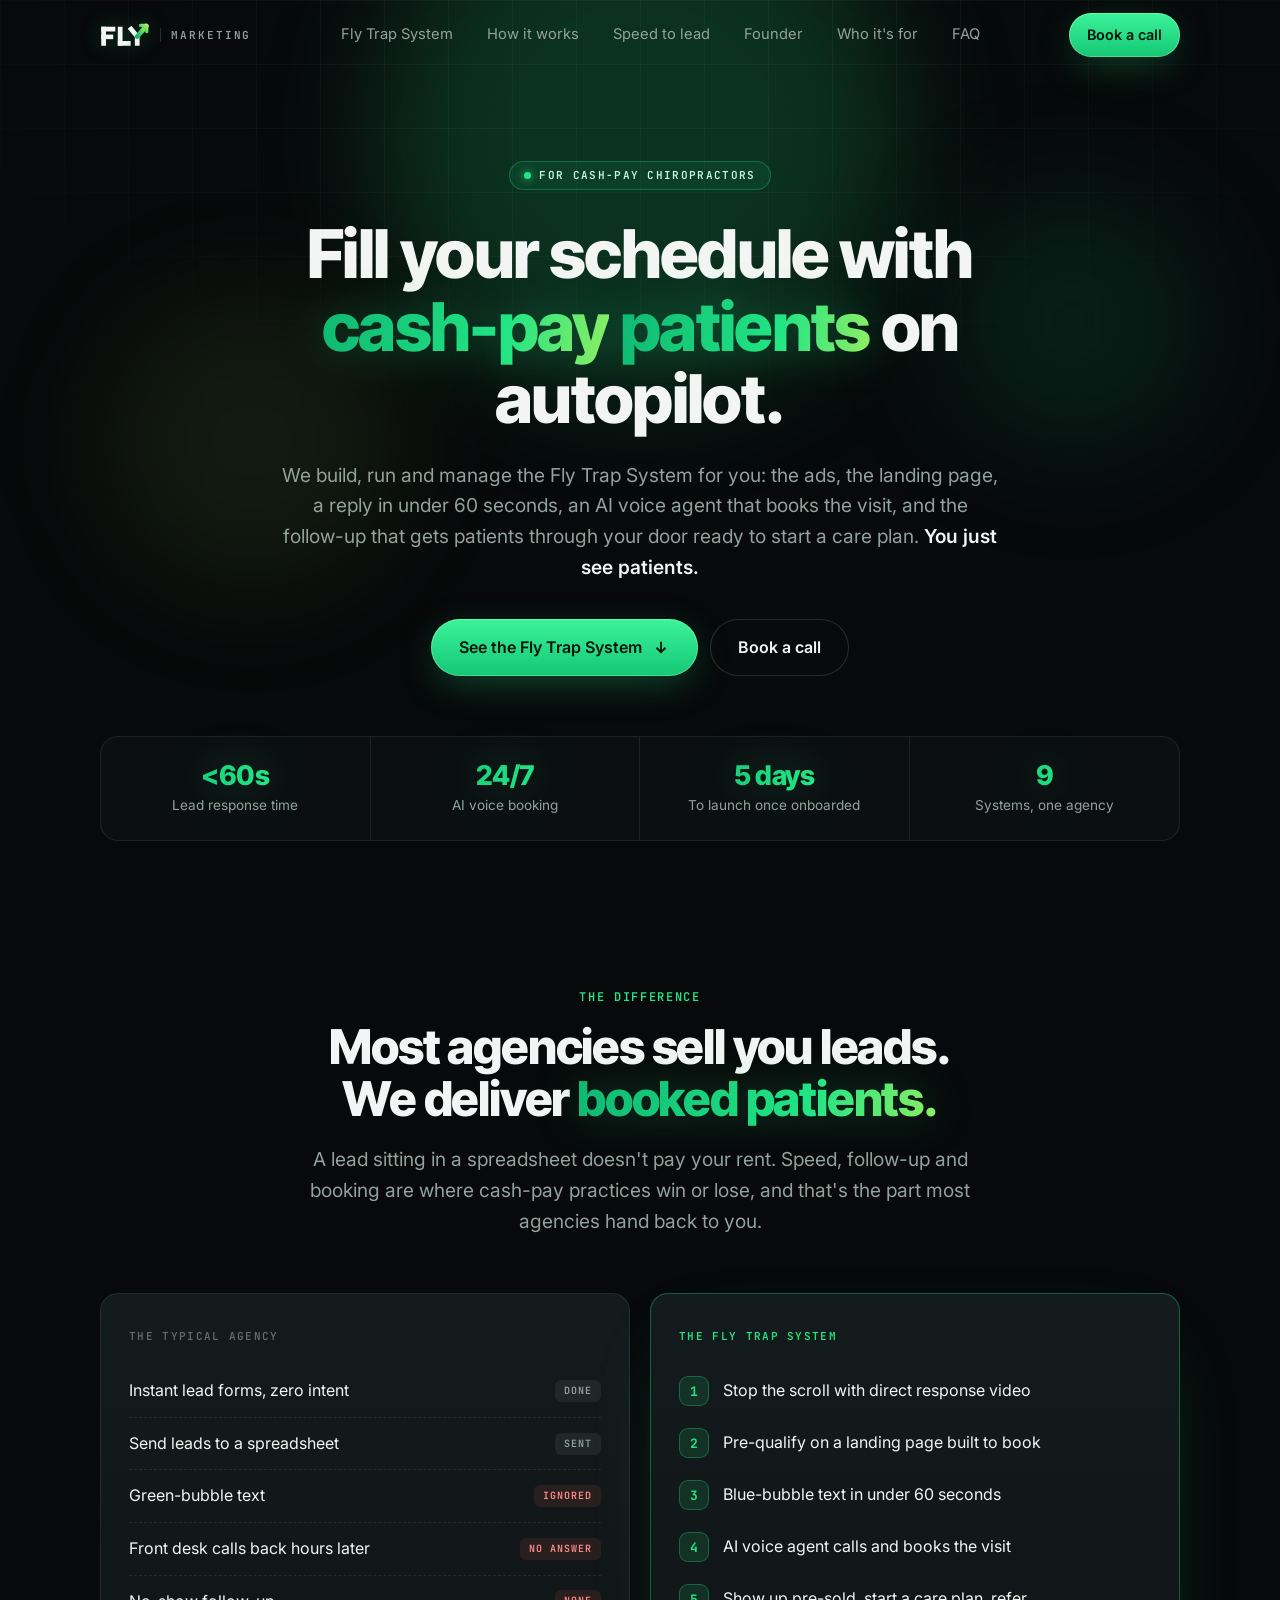
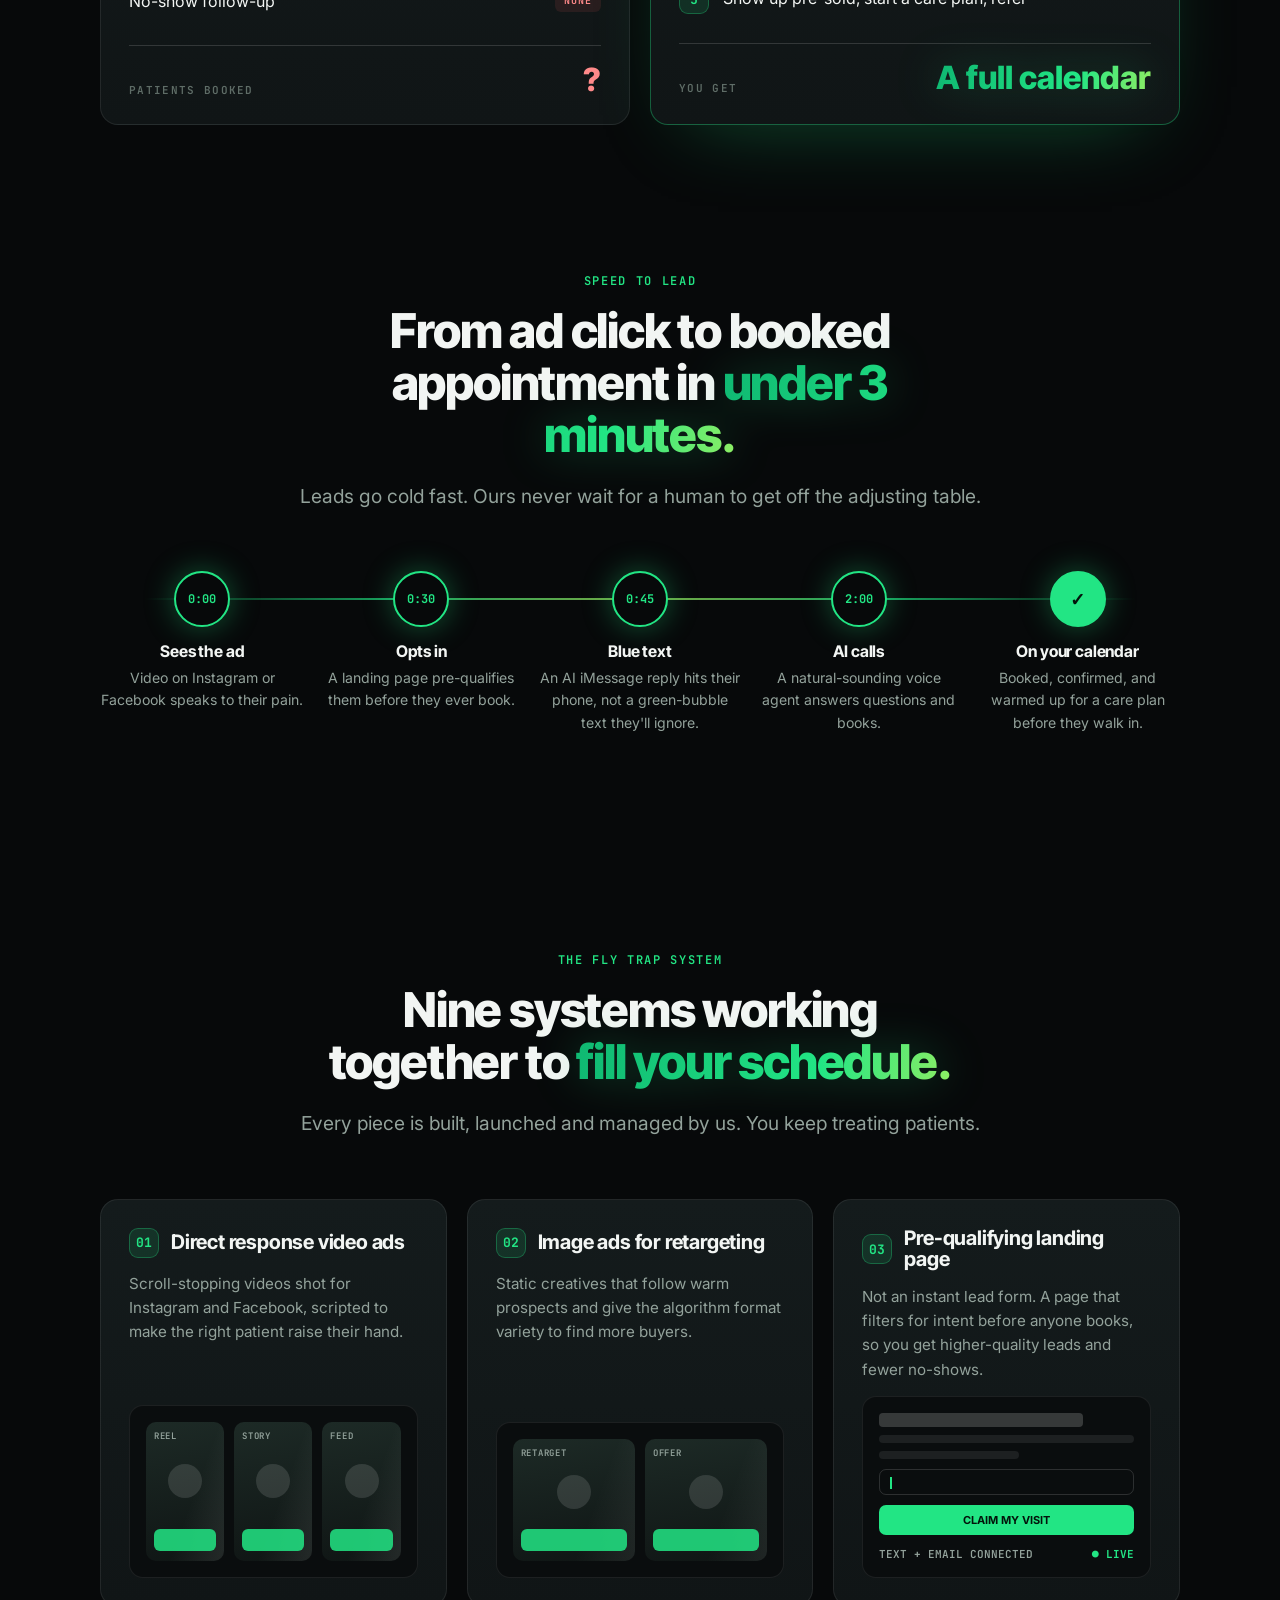
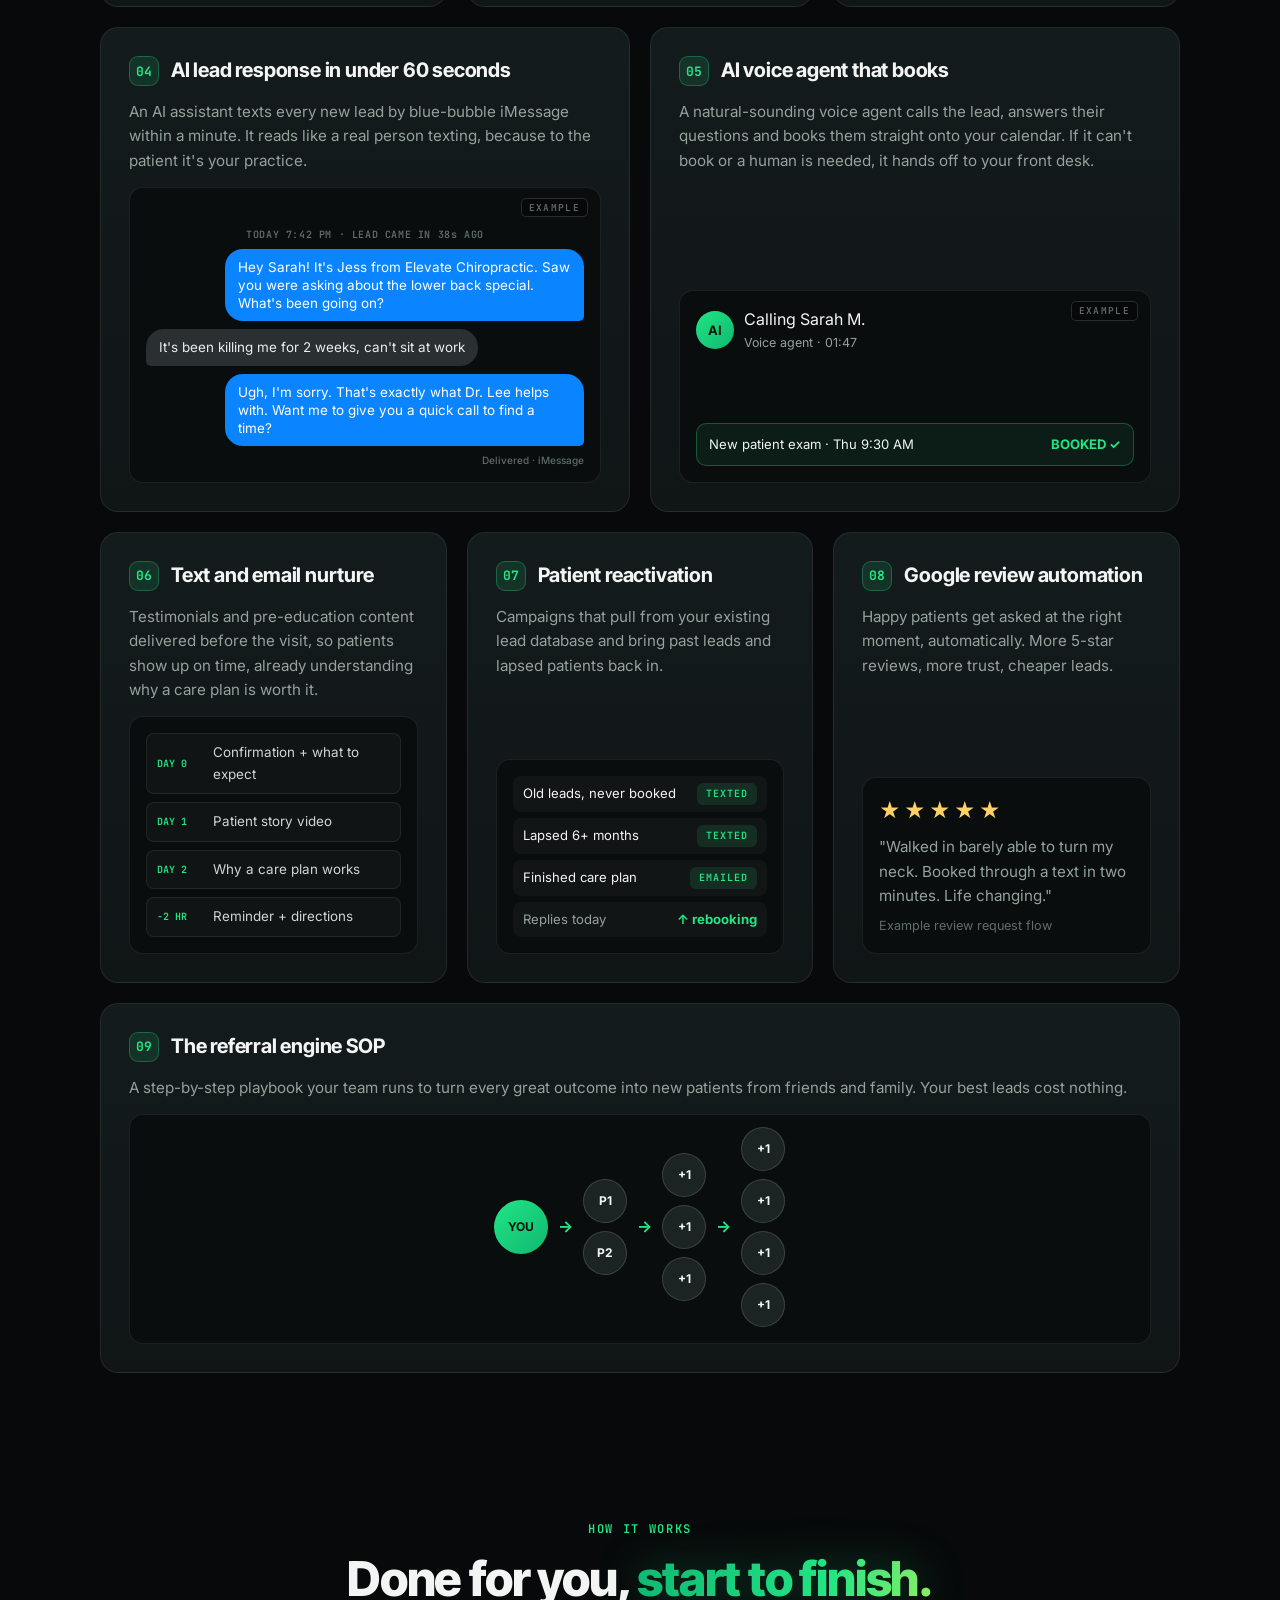
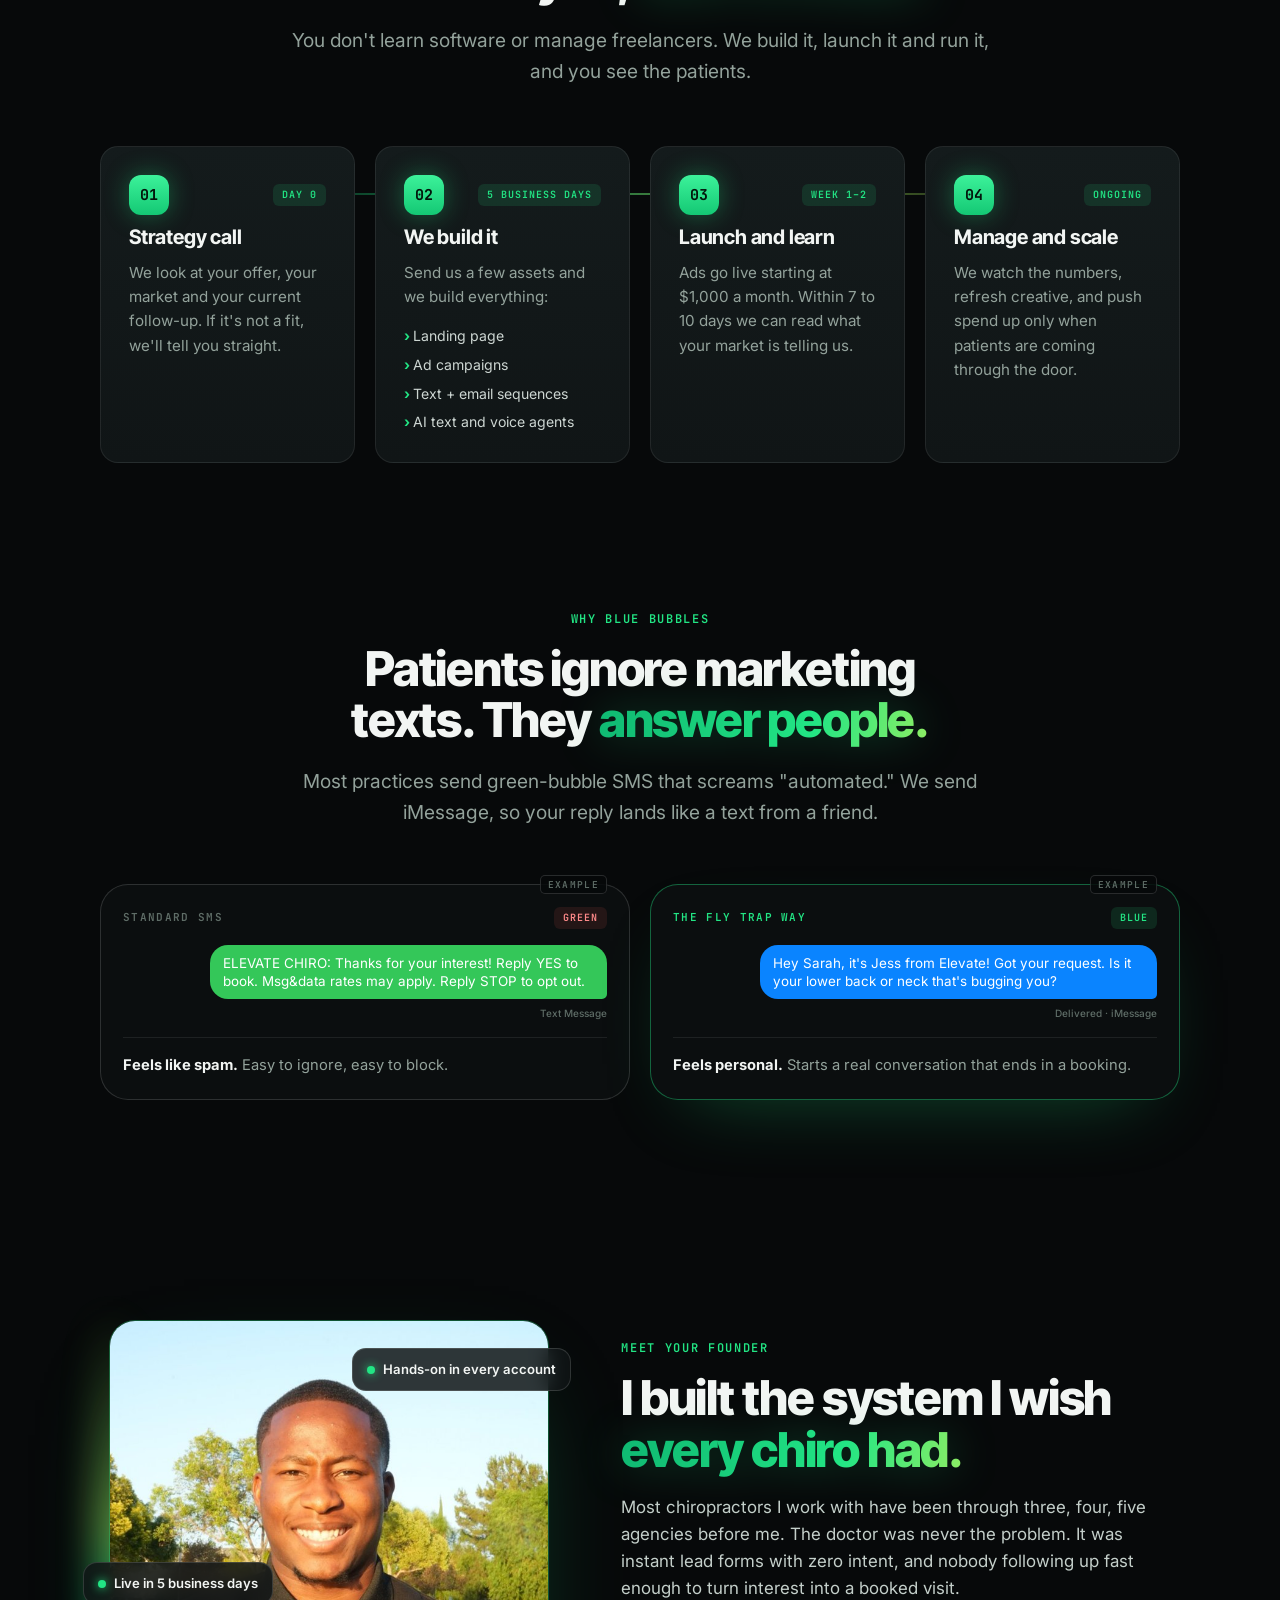
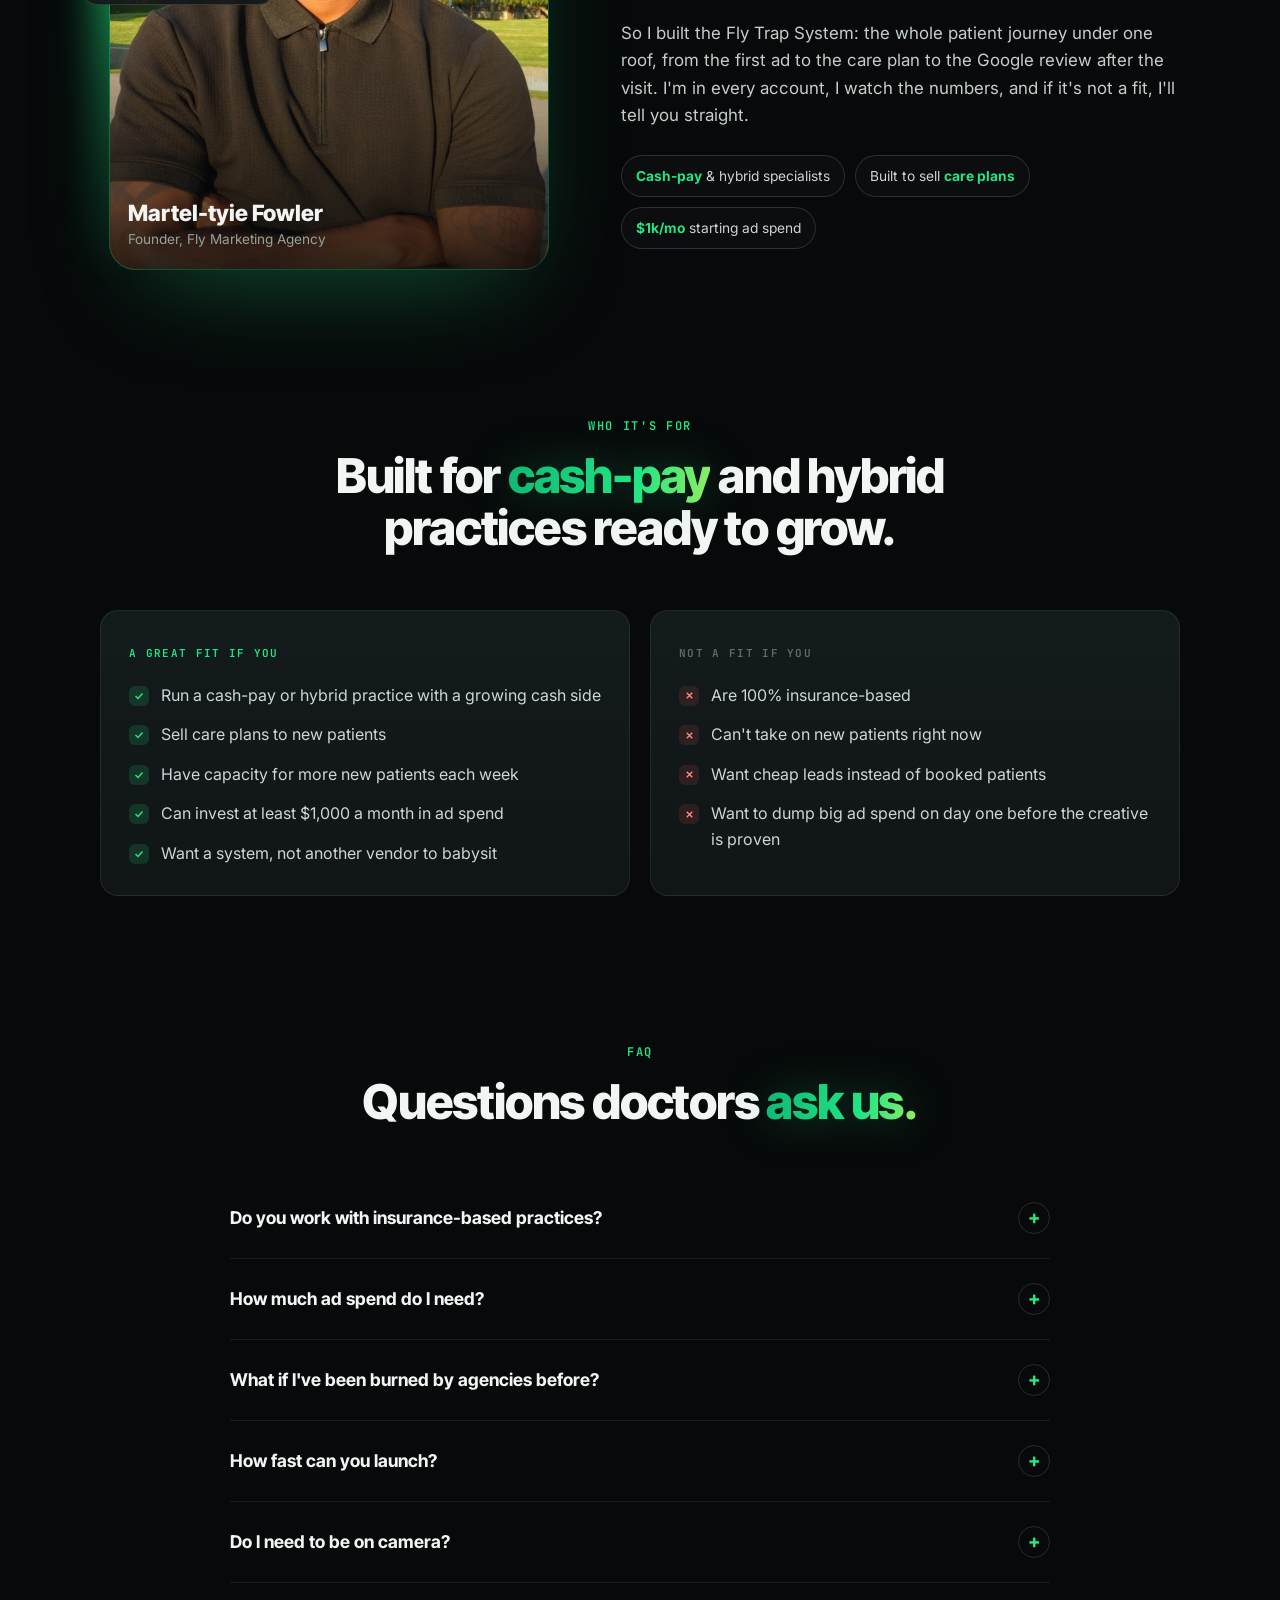
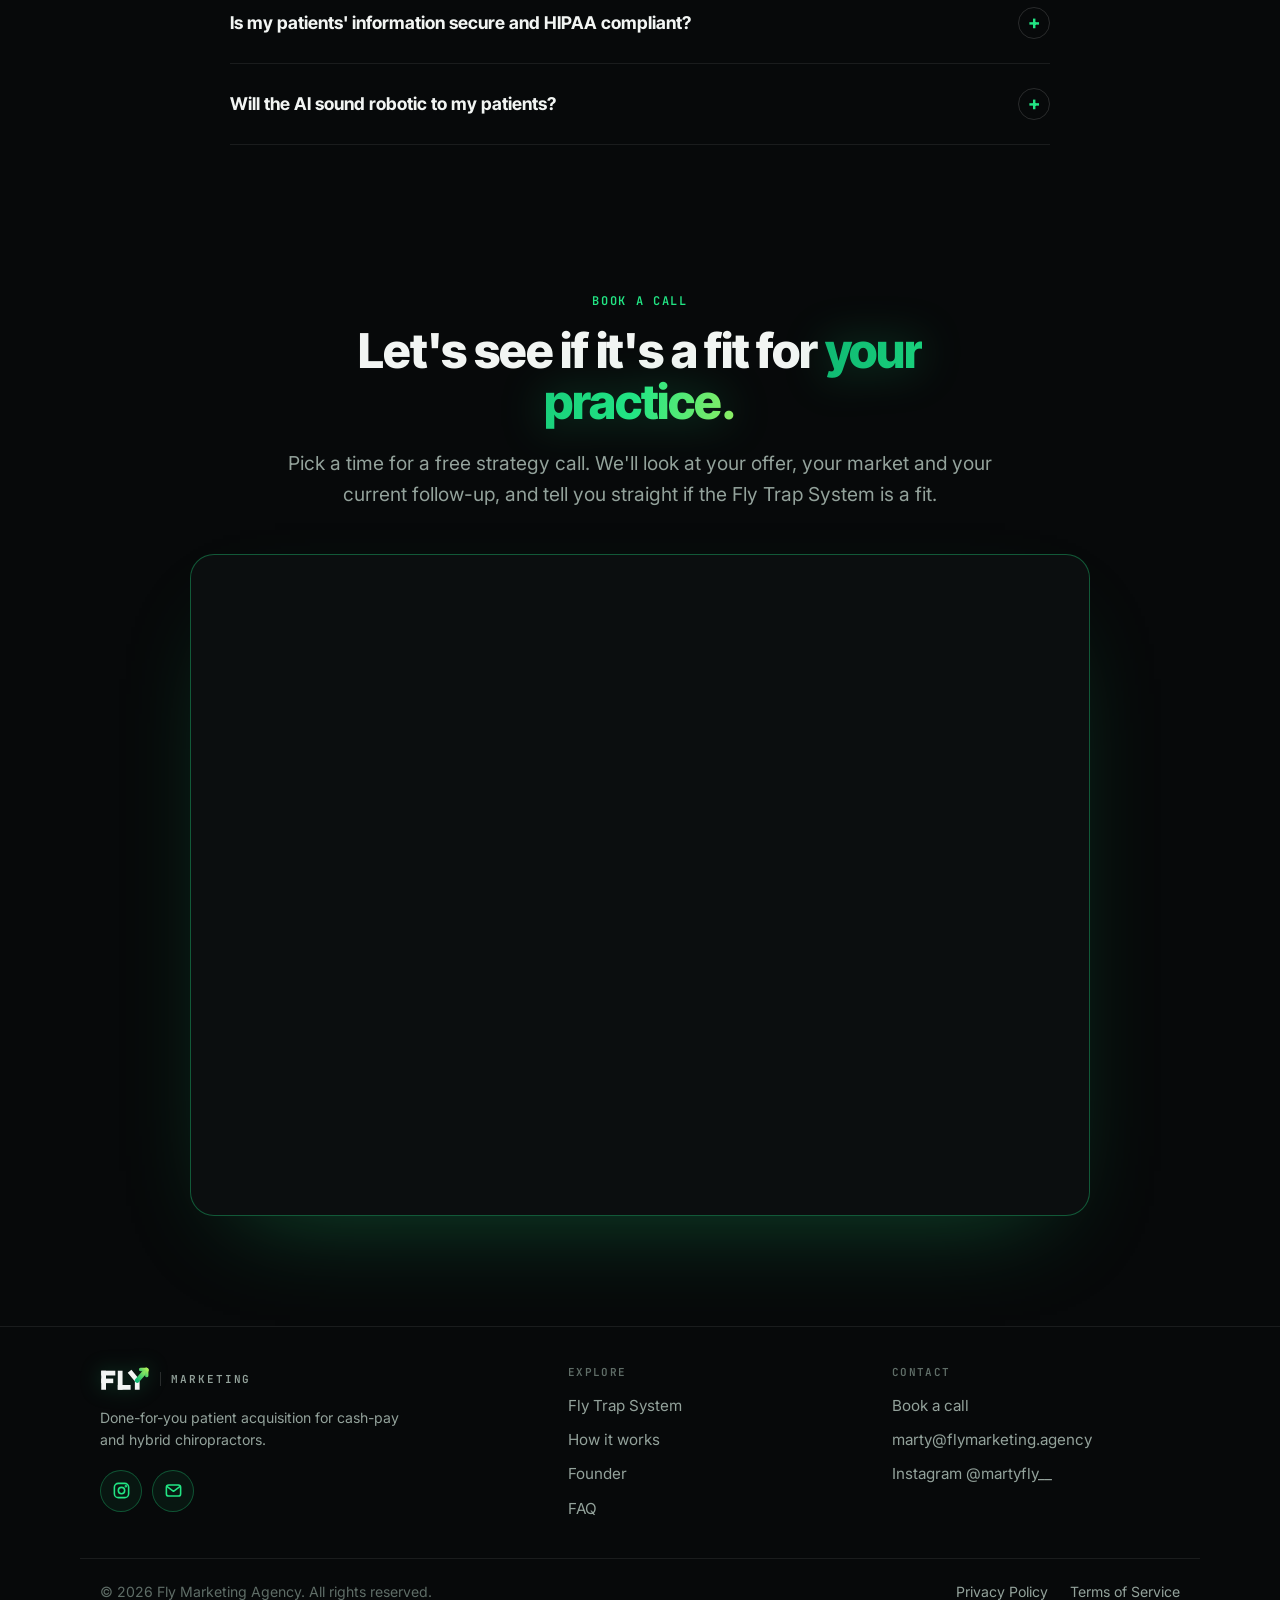
==== commit 4c88befe: "Add Book a call section with GHL calendar; booking links in nav, hero and footer Co-Authored-By: Cla" ====
--- a/index.html
+++ b/index.html
@@ -463,6 +463,12 @@
 }
 .final .lead{margin:20px auto 34px}
 
+/* booking */
+.booking{max-width:900px;margin:44px auto 0;padding:10px;border-radius:24px;background:#0b0e0f;border:1px solid rgba(34,229,132,.35);box-shadow:0 40px 100px -50px var(--green-glow)}
+.booking iframe{display:block;min-height:640px;border-radius:14px}
+.m-only{display:none}
+@media (max-width:860px){nav .links a.m-only{display:block;color:var(--green);font-weight:600}}
+
 footer{border-top:1px solid var(--line);padding:40px 0 90px;color:var(--dim);font-size:.88rem}
 footer .wrap{display:flex;justify-content:space-between;gap:20px;flex-wrap:wrap;align-items:center}
 footer .legal{margin-top:36px;padding-top:22px;border-top:1px solid var(--line);display:flex;justify-content:space-between;gap:12px 24px;flex-wrap:wrap}
@@ -521,9 +527,10 @@
       <a href="#founder">Founder</a>
       <a href="#fit">Who it's for</a>
       <a href="#faq">FAQ</a>
+      <a href="#book" class="m-only">Book a call</a>
     </div>
     <div class="nav-right">
-      <a class="btn" href="#contact">Contact</a>
+      <a class="btn" href="#book">Book a call</a>
       <button class="menu-btn" aria-label="Open menu" aria-expanded="false"><span></span><span></span><span></span></button>
     </div>
   </div>
@@ -541,6 +548,7 @@
     <div class="hero-actions fade-up" style="animation-delay:1s">
       <a class="btn" href="#system">See the Fly Trap System
         <svg viewBox="0 0 24 24" fill="none" stroke="currentColor" stroke-width="2.4"><path d="M12 5v14M6 13l6 6 6-6"/></svg></a>
+      <a class="btn btn-ghost" href="#book">Book a call</a>
     </div>
 
     <div class="strip reveal">
@@ -863,6 +871,19 @@
   </div>
 </section>
 
+<!-- BOOK A CALL -->
+<section id="book" style="padding-top:40px">
+  <div class="wrap center">
+    <span class="eyebrow reveal">Book a call</span>
+    <h2 class="reveal">Let's see if it's a fit for <span class="g">your practice.</span></h2>
+    <p class="lead reveal" style="margin-top:20px">Pick a time for a free strategy call. We'll look at your offer, your market and your current follow-up, and tell you straight if the Fly Trap System is a fit.</p>
+    <div class="booking reveal">
+      <iframe src="https://api.leadconnectorhq.com/widget/booking/QgKDV1c1xvmmkctn7vdb" allow="payment" style="width:100%;border:none;overflow:hidden" scrolling="no" id="QgKDV1c1xvmmkctn7vdb_1790883650817" title="Book a strategy call with Fly Marketing Agency"></iframe>
+    </div>
+  </div>
+</section>
+<script src="https://link.msgsndr.com/js/form_embed.js" type="text/javascript"></script>
+
 <footer id="contact">
   <div class="wrap foot-grid">
     <div class="foot-brand">
@@ -887,6 +908,7 @@
     </nav>
     <div class="foot-col">
       <span class="mono">Contact</span>
+      <a href="#book">Book a call</a>
       <a href="mailto:marty@flymarketing.agency">marty@flymarketing.agency</a>
       <a href="https://www.instagram.com/martyfly__/" target="_blank" rel="noopener">Instagram @martyfly__</a>
     </div>
